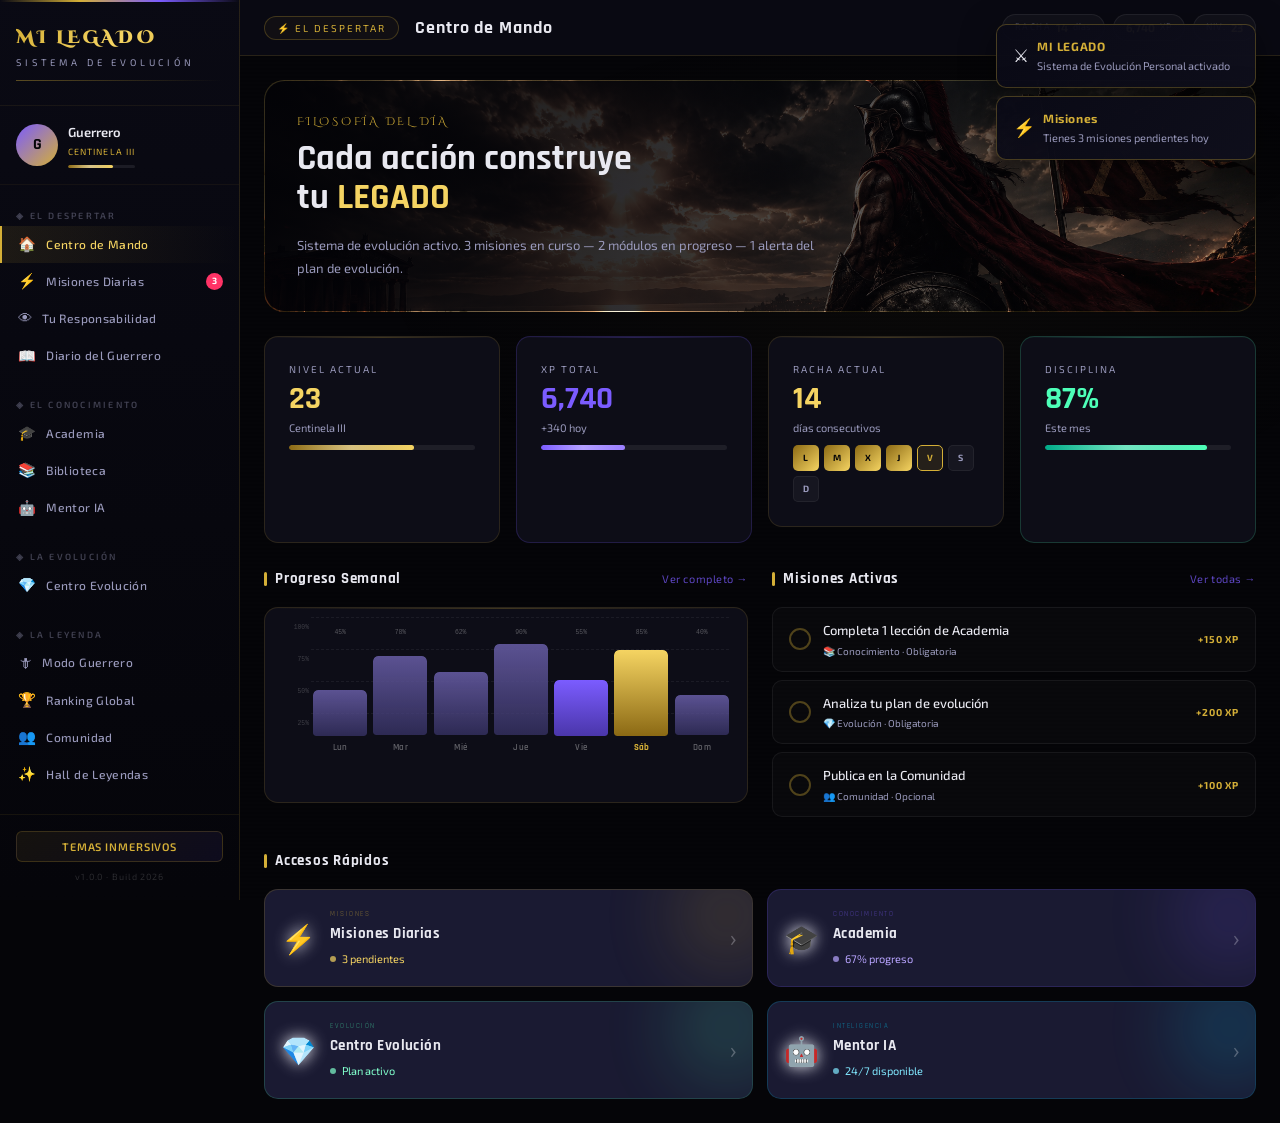
==== mi-legado/index.html @ 9cddcd12 "Add files via upload" ====
<!DOCTYPE html>
<html lang="es">
<head>
  <meta charset="UTF-8">
  <meta name="viewport" content="width=device-width, initial-scale=1.0">
  <title>MI LEGADO — Sistema de Evolución Personal</title>

  <!-- Google Fonts -->
  <link href="https://fonts.googleapis.com/css2?family=Cinzel+Decorative:wght@400;700;900&family=Rajdhani:wght@300;400;500;600;700&family=Exo+2:wght@100;200;300;400;500;600;700;800;900&display=swap" rel="stylesheet">

  <!-- Stylesheets (order matters) -->
  <link rel="stylesheet" href="css/variables.css">
  <link rel="stylesheet" href="css/base.css">
  <link rel="stylesheet" href="css/layout.css">
  <link rel="stylesheet" href="css/components.css">
  <link rel="stylesheet" href="css/screens.css">
  <link rel="stylesheet" href="css/animations.css">
  <link rel="stylesheet" href="css/themes.css">
  <link rel="stylesheet" href="css/book-reader.css">
</head>
<body data-theme="default">

  <!-- Background FX -->
  <div id="particles" aria-hidden="true"></div>
  <div id="scanlines" aria-hidden="true"></div>
  <div id="bgGlow" aria-hidden="true"></div>

  <!-- Notifications -->
  <div id="notifyContainer" role="status" aria-live="polite"></div>

  <!-- SIDEBAR -->
  <aside class="sidebar" id="sidebar">
    <div class="sidebar__logo">
      <div class="logo__title">MI LEGADO</div>
      <div class="logo__sub">Sistema de Evolución</div>
      <div class="logo__line"></div>
    </div>

    <div class="sidebar__user">
      <div class="user__avatar" id="userAvatar" title="Cambiar foto de perfil" onclick="document.getElementById('avatarInput').click()">
        <span class="user__avatar-initials" id="avatarInitials">G</span>
        <img class="user__avatar-img" id="avatarImg" src="" alt="Foto de perfil" style="display:none">
        <div class="user__avatar-edit">+</div>
      </div>
      <input type="file" id="avatarInput" accept="image/*" style="display:none" onchange="MLProfile.onAvatarChange(event)">
      <div class="user__info">
        <div class="user__name" id="userName">Guerrero</div>
        <div class="user__rank" id="userRank">CENTINELA III</div>
        <div class="xp-bar">
          <div class="xp-bar__fill" id="xpBarFill"></div>
        </div>
      </div>
    </div>

    <nav class="sidebar__nav" id="sidebarNav">
      <!-- Rendered by js/modules/navigation.js -->
    </nav>

    <div class="sidebar__footer">
      <button class="btn-themes" onclick="MLNavigation.go('temas')">
        TEMAS INMERSIVOS
      </button>
      <div class="sidebar__version">v1.0.0 · Build 2026</div>
    </div>
  </aside>

  <!-- MAIN -->
  <main class="main" id="mainContent">

    <!-- TOPBAR -->
    <header class="topbar" id="topbar">
      <div class="topbar__left">
        <span class="stage-tag" id="stageTag">⚡ EL DESPERTAR</span>
        <h1 class="page-title" id="pageTitle">Centro de Mando</h1>
      </div>
      <div class="topbar__right">
        <div class="stat-pill"><span class="stat-pill__label">RACHA</span> <span class="stat-pill__val" id="statStreak">14</span> <span class="stat-pill__unit">días</span></div>
        <div class="stat-pill"><span class="stat-pill__val" id="statXP">6,740</span> <span class="stat-pill__unit">XP</span></div>
        <div class="stat-pill"><span class="stat-pill__label">NIV.</span> <span class="stat-pill__val" id="statLevel">23</span></div>
      </div>
    </header>

    <!-- SCREEN CONTAINER -->
    <div class="content" id="screenContainer">
      <!-- Screens injected by js/screens/*.js -->
    </div>

  </main>

  <!-- DATA LAYER -->
  <script src="data/user.js"></script>
  <script src="data/content.js"></script>

  <!-- CORE MODULES -->
  <script src="js/modules/state.js"></script>
  <script src="js/modules/notifications.js"></script>
  <script src="js/modules/particles.js"></script>
  <script src="js/modules/navigation.js"></script>
  <script src="js/modules/themes.js"></script>
  <script src="js/modules/profile.js"></script>
  <script src="js/modules/bookReader.js"></script>
  <script src="js/modules/xp.js"></script>
  <script src="js/modules/charts.js"></script>

  <!-- SCREENS -->
  <script src="js/screens/inicio.js"></script>
  <script src="js/screens/misiones.js"></script>
  <script src="js/screens/responsabilidad.js"></script>
  <script src="js/screens/diario.js"></script>
  <script src="js/screens/academia.js"></script>
  <script src="js/screens/biblioteca.js"></script>
  <script src="js/screens/mentor.js"></script>
  <script src="js/screens/evolucion.js"></script>
  <script src="js/screens/guerrero.js"></script>
  <script src="js/screens/ranking.js"></script>
  <script src="js/screens/comunidad.js"></script>
  <script src="js/screens/hall.js"></script>
  <script src="js/screens/temas.js"></script>

  <!-- ══════════════════════════════════════════════════════
       LECTOR DE LIBRO VIRTUAL — EDICIÓN PREMIUM
       ══════════════════════════════════════════════════════ -->
  <div id="bookReaderOverlay" class="br-overlay" aria-modal="true" role="dialog" aria-hidden="true">
   <div class="br br-mode-claro" id="brEl">

    <!-- ── TOOLBAR SUPERIOR ── -->
    <div class="br-toolbar">
      <div class="br-toolbar__left">
        <button class="br-icon-btn" onclick="MLBookReader.toggleLeftPanel()" title="Menú">
          <svg width="18" height="18" viewBox="0 0 24 24" fill="none" stroke="currentColor" stroke-width="1.8"><line x1="3" y1="6" x2="21" y2="6"/><line x1="3" y1="12" x2="21" y2="12"/><line x1="3" y1="18" x2="21" y2="18"/></svg>
        </button>
        <span class="br-toolbar__brand">BIBLIOTECA</span>
      </div>
      <div class="br-toolbar__center">
        <div class="br-toolbar__title" id="brTitle">—</div>
        <div class="br-toolbar__author" id="brAuthor">—</div>
      </div>
      <div class="br-toolbar__right">
        <button class="br-icon-btn" id="brSearchBtn" onclick="MLBookReader.openPanel('search')" title="Buscar">
          <svg width="17" height="17" viewBox="0 0 24 24" fill="none" stroke="currentColor" stroke-width="1.8"><circle cx="11" cy="11" r="8"/><line x1="21" y1="21" x2="16.65" y2="16.65"/></svg>
        </button>
        <button class="br-icon-btn" id="brBookmarkBtn" onclick="MLBookReader.toggleBookmark()" title="Marcar página">
          <svg width="16" height="16" viewBox="0 0 24 24" fill="none" stroke="currentColor" stroke-width="1.8"><path d="M19 21l-7-5-7 5V5a2 2 0 0 1 2-2h10a2 2 0 0 1 2 2z"/></svg>
        </button>
        <button class="br-icon-btn" id="brFontBtn" onclick="MLBookReader.openPanel('font')" title="Tipografía">
          <span style="font-family:serif;font-size:14px;font-weight:700;line-height:1">Aa</span>
        </button>
        <label class="br-icon-btn br-icon-btn--upload" title="Cargar PDF">
          <svg width="16" height="16" viewBox="0 0 24 24" fill="none" stroke="currentColor" stroke-width="1.8"><path d="M21 15v4a2 2 0 0 1-2 2H5a2 2 0 0 1-2-2v-4"/><polyline points="17 8 12 3 7 8"/><line x1="12" y1="3" x2="12" y2="15"/></svg>
          <input type="file" id="bookPdfInput" accept="application/pdf" style="display:none" onchange="MLBookReader.handleFileInput(this)">
        </label>
        <button class="br-icon-btn br-icon-btn--close" onclick="MLBookReader.close()" title="Cerrar">
          <svg width="17" height="17" viewBox="0 0 24 24" fill="none" stroke="currentColor" stroke-width="2"><line x1="18" y1="6" x2="6" y2="18"/><line x1="6" y1="6" x2="18" y2="18"/></svg>
        </button>
      </div>
    </div>

    <!-- ── ÁREA CENTRAL ── -->
    <div class="br-main" id="brMain">

      <!-- PANEL IZQUIERDO -->
      <aside class="br-left-panel" id="brLeftPanel">
        <div class="br-panel-section">
          <div class="br-panel-title">NAVEGACIÓN</div>
          <button class="br-left-item" onclick="MLBookReader.goToPage(1)">
            <svg width="14" height="14" viewBox="0 0 24 24" fill="none" stroke="currentColor" stroke-width="1.8"><path d="M3 9l9-7 9 7v11a2 2 0 0 1-2 2H5a2 2 0 0 1-2-2z"/></svg>
            Inicio del libro
          </button>
          <button class="br-left-item" id="brGoToBookmark" onclick="MLBookReader.goToLastBookmark()">
            <svg width="14" height="14" viewBox="0 0 24 24" fill="none" stroke="currentColor" stroke-width="1.8"><path d="M19 21l-7-5-7 5V5a2 2 0 0 1 2-2h10a2 2 0 0 1 2 2z"/></svg>
            Ir a marcador
          </button>
          <div class="br-panel-title" style="margin-top:16px">IR A PÁGINA</div>
          <div class="br-goto-row">
            <input class="br-goto-input" type="number" id="brGotoInput" min="1" placeholder="Nº pág." onkeydown="if(event.key==='Enter')MLBookReader.goToPage(+this.value)">
            <button class="br-goto-btn" onclick="MLBookReader.goToPage(+document.getElementById('brGotoInput').value)">IR</button>
          </div>
        </div>

        <div class="br-panel-section">
          <div class="br-panel-title">MARCADORES</div>
          <div id="brBookmarksList" class="br-bookmarks-list">
            <div class="br-empty-note">Sin marcadores aún.</div>
          </div>
        </div>

        <div class="br-panel-section">
          <div class="br-panel-title">LECTURA SIN DISTRACCIONES</div>
          <button class="br-left-item" onclick="MLBookReader.toggleFocus()">
            <svg width="14" height="14" viewBox="0 0 24 24" fill="none" stroke="currentColor" stroke-width="1.8"><path d="M8 3H5a2 2 0 0 0-2 2v3m18 0V5a2 2 0 0 0-2-2h-3m0 18h3a2 2 0 0 0 2-2v-3M3 16v3a2 2 0 0 0 2 2h3"/></svg>
            <span id="brFocusLabel">Activar modo foco</span>
          </button>
        </div>
      </aside>

      <!-- LIBRO -->
      <div class="br-spread-wrap" id="brSpreadWrap">

        <!-- Sin PDF -->
        <div class="br-empty" id="brEmpty">
          <svg width="52" height="52" viewBox="0 0 24 24" fill="none" stroke="currentColor" stroke-width="1.1" opacity=".3"><path d="M4 19.5A2.5 2.5 0 0 1 6.5 17H20"/><path d="M6.5 2H20v20H6.5A2.5 2.5 0 0 1 4 19.5v-15A2.5 2.5 0 0 1 6.5 2z"/></svg>
          <div class="br-empty__title">Sin PDF asociado</div>
          <div class="br-empty__desc">Carga un PDF para leer este libro dentro de la app. Se guardará automáticamente para futuras sesiones.</div>
          <label class="br-empty__btn">
            <svg width="14" height="14" viewBox="0 0 24 24" fill="none" stroke="currentColor" stroke-width="2"><path d="M21 15v4a2 2 0 0 1-2 2H5a2 2 0 0 1-2-2v-4"/><polyline points="17 8 12 3 7 8"/><line x1="12" y1="3" x2="12" y2="15"/></svg>
            Seleccionar PDF
            <input type="file" accept="application/pdf" style="display:none" onchange="MLBookReader.handleFileInput(this)">
          </label>
        </div>

        <!-- Libro abierto -->
        <div class="br-book" id="brBook">
          <!-- Sombra exterior izquierda -->
          <div class="br-book__shadow-l"></div>

          <!-- Página izquierda -->
          <div class="br-page br-page--left" id="brPageLeft">
            <div class="br-page__inner">
              <canvas id="brCanvasLeft"></canvas>
            </div>
            <div class="br-page__num" id="brNumLeft"></div>
          </div>

          <!-- Lomo -->
          <div class="br-spine">
            <div class="br-spine__glow"></div>
          </div>

          <!-- Página derecha -->
          <div class="br-page br-page--right" id="brPageRight">
            <div class="br-page__inner">
              <canvas id="brCanvasRight"></canvas>
            </div>
            <div class="br-page__num" id="brNumRight"></div>
          </div>

          <!-- Sombra exterior derecha -->
          <div class="br-book__shadow-r"></div>
        </div>

      </div>

      <!-- PANEL DERECHO: Aa / Marcador / Búsqueda -->
      <aside class="br-right-panel" id="brRightPanel">

        <!-- TIPOGRAFÍA -->
        <div class="br-rpanel-tab" id="brPanelFont">
          <div class="br-panel-title">PERSONALIZACIÓN</div>

          <div class="br-setting">
            <div class="br-setting__label">Tamaño de página</div>
            <div class="br-slider-row">
              <span class="br-slider-icon">A</span>
              <input type="range" class="br-slider" id="brScaleSlider" min="0.7" max="2.0" step="0.05" value="1.2" oninput="MLBookReader.setScale(+this.value)">
              <span class="br-slider-icon" style="font-size:1.1rem">A</span>
            </div>
          </div>

          <div class="br-setting">
            <div class="br-setting__label">Modo de lectura</div>
            <div class="br-modes-grid">
              <button class="br-mode-btn br-mode-btn--claro active" onclick="MLBookReader.setMode('claro',this)">
                <span class="br-mode-swatch" style="background:#fff;border:1px solid #ddd"></span>
                Claro
              </button>
              <button class="br-mode-btn br-mode-btn--sepia" onclick="MLBookReader.setMode('sepia',this)">
                <span class="br-mode-swatch" style="background:#f5eed8"></span>
                Sepia
              </button>
              <button class="br-mode-btn br-mode-btn--verde" onclick="MLBookReader.setMode('verde',this)">
                <span class="br-mode-swatch" style="background:#eaf5ea"></span>
                Verde
              </button>
              <button class="br-mode-btn br-mode-btn--oscuro" onclick="MLBookReader.setMode('oscuro',this)">
                <span class="br-mode-swatch" style="background:#1a1a2e"></span>
                Oscuro
              </button>
            </div>
          </div>

          <div class="br-setting">
            <div class="br-setting__label">Brillo</div>
            <div class="br-slider-row">
              <svg width="12" height="12" viewBox="0 0 24 24" fill="none" stroke="currentColor" stroke-width="2"><circle cx="12" cy="12" r="5"/><line x1="12" y1="1" x2="12" y2="3"/><line x1="12" y1="21" x2="12" y2="23"/><line x1="4.22" y1="4.22" x2="5.64" y2="5.64"/><line x1="18.36" y1="18.36" x2="19.78" y2="19.78"/><line x1="1" y1="12" x2="3" y2="12"/><line x1="21" y1="12" x2="23" y2="12"/><line x1="4.22" y1="19.78" x2="5.64" y2="18.36"/><line x1="18.36" y1="5.64" x2="19.78" y2="4.22"/></svg>
              <input type="range" class="br-slider" id="brBrightSlider" min="60" max="130" step="5" value="100" oninput="MLBookReader.setBrightness(+this.value)">
              <span id="brBrightVal" style="font-family:'Fira Code',monospace;font-size:0.5rem;color:rgba(212,175,55,.7);min-width:34px;text-align:right;letter-spacing:0.05em;">100%</span>
              <svg width="14" height="14" viewBox="0 0 24 24" fill="none" stroke="currentColor" stroke-width="2"><circle cx="12" cy="12" r="5"/><line x1="12" y1="1" x2="12" y2="3"/><line x1="12" y1="21" x2="12" y2="23"/><line x1="4.22" y1="4.22" x2="5.64" y2="5.64"/><line x1="18.36" y1="18.36" x2="19.78" y2="19.78"/><line x1="1" y1="12" x2="3" y2="12"/><line x1="21" y1="12" x2="23" y2="12"/><line x1="4.22" y1="19.78" x2="5.64" y2="18.36"/><line x1="18.36" y1="5.64" x2="19.78" y2="4.22"/></svg>
            </div>
          </div>
        </div>

        <!-- BÚSQUEDA -->
        <div class="br-rpanel-tab br-rpanel-tab--hidden" id="brPanelSearch">
          <div class="br-panel-title">BÚSQUEDA</div>
          <div class="br-search-box">
            <input type="text" class="br-search-input" id="brSearchInput" placeholder="Buscar en el libro..." oninput="MLBookReader.searchText(this.value)">
            <svg width="14" height="14" viewBox="0 0 24 24" fill="none" stroke="currentColor" stroke-width="2"><circle cx="11" cy="11" r="8"/><line x1="21" y1="21" x2="16.65" y2="16.65"/></svg>
          </div>
          <div class="br-search-results" id="brSearchResults">
            <div class="br-empty-note">Escribe para buscar.</div>
          </div>
        </div>

      </aside>
    </div>

    <!-- ── FOOTER ── -->
    <div class="br-footer" id="brFooter">
      <button class="br-nav-btn" id="brPrevBtn" onclick="MLBookReader.prevPage()">
        <svg width="13" height="13" viewBox="0 0 24 24" fill="none" stroke="currentColor" stroke-width="2"><polyline points="15 18 9 12 15 6"/></svg>
        ANTERIOR
      </button>

      <div class="br-footer__center">
        <input type="range" class="br-page-slider" id="brPageSlider" min="1" max="2" step="2" value="1"
               oninput="MLBookReader.goToPage(+this.value)" title="Desliza para navegar">
        <div class="br-footer__info" id="brPageInfo">— / —</div>
      </div>

      <button class="br-nav-btn br-nav-btn--next" id="brNextBtn" onclick="MLBookReader.nextPage()">
        SIGUIENTE
        <svg width="13" height="13" viewBox="0 0 24 24" fill="none" stroke="currentColor" stroke-width="2"><polyline points="9 18 15 12 9 6"/></svg>
      </button>
    </div>

   </div><!-- /.br -->
  </div><!-- /.br-overlay -->

  <!-- PDF.js (Mozilla) para el lector de libros -->
  <script src="https://cdnjs.cloudflare.com/ajax/libs/pdf.js/3.11.174/pdf.min.js"></script>

  <!-- APP BOOTSTRAP -->
  <script src="js/app.js"></script>

</body>
</html>
---- mi-legado/css/variables.css ----
/* ============================================================
   MI LEGADO — variables.css
   Design tokens: colors, typography, spacing, z-index
   ============================================================ */

:root {
  /* ── Brand Colors ── */
  --gold:        #D4AF37;
  --gold-light:  #F5D462;
  --gold-dark:   #8B6914;
  --gold-glow:   rgba(212, 175, 55, 0.15);

  /* ── Dark Backgrounds ── */
  --bg-void:     #050508;
  --bg-deep:     #0A0A12;
  --bg-base:     #0F0F1A;
  --bg-surface:  #141428;
  --bg-elevated: #1A1A32;
  --bg-card:     rgba(15, 15, 26, 0.92);

  /* ── Accent Colors ── */
  --accent:      #7B5CFF;
  --accent-soft: rgba(123, 92, 255, 0.15);
  --teal:        #4DFFB8;
  --teal-soft:   rgba(77, 255, 184, 0.12);
  --blue:        #00D4FF;
  --blue-soft:   rgba(0, 212, 255, 0.12);
  --orange:      #FF6B35;
  --red:         #FF3366;
  --red-soft:    rgba(255, 51, 102, 0.1);

  /* ── Text ── */
  --text-primary:   #E8E8F0;
  --text-secondary: #9999BB;
  --text-muted:     #55557777;
  --text-ghost:     rgba(255, 255, 255, 0.25);

  /* ── Borders ── */
  --border-gold:    rgba(212, 175, 55, 0.15);
  --border-subtle:  rgba(255, 255, 255, 0.06);
  --border-medium:  rgba(255, 255, 255, 0.12);

  /* ── Typography ── */
  --font-display: 'Cinzel Decorative', serif;
  --font-heading: 'Rajdhani', sans-serif;
  --font-body:    'Exo 2', sans-serif;

  /* ── Spacing ── */
  --space-xs:  4px;
  --space-sm:  8px;
  --space-md:  16px;
  --space-lg:  24px;
  --space-xl:  32px;
  --space-2xl: 48px;

  /* ── Border Radius ── */
  --radius-sm:  6px;
  --radius-md:  10px;
  --radius-lg:  14px;
  --radius-xl:  20px;
  --radius-pill: 999px;

  /* ── Layout ── */
  --sidebar-width: 240px;
  --topbar-height:  56px;

  /* ── Z-Index Scale ── */
  --z-base:      1;
  --z-sticky:    10;
  --z-topbar:    50;
  --z-sidebar:   100;
  --z-overlay:   200;
  --z-modal:     300;
  --z-notify:    400;
  --z-particles: 0;

  /* ── Transitions ── */
  --transition-fast:   150ms ease;
  --transition-base:   300ms ease;
  --transition-slow:   500ms ease;
  --transition-bounce: 400ms cubic-bezier(0.34, 1.56, 0.64, 1);

  /* ── Shadows ── */
  --shadow-card:   0 4px 20px rgba(0, 0, 0, 0.4);
  --shadow-gold:   0 8px 30px rgba(212, 175, 55, 0.12);
  --shadow-accent: 0 8px 30px rgba(123, 92, 255, 0.15);
  --shadow-hover:  0 12px 40px rgba(0, 0, 0, 0.5);
}

/* ── Theme Overrides (applied via data-theme on <body>) ── */
[data-theme="solo-leveling"] {
  --gold:        #9B59B6;
  --gold-light:  #C39BD3;
  --gold-dark:   #6C3483;
  --gold-glow:   rgba(155, 89, 182, 0.15);
  --bg-void:     #050010;
  --bg-deep:     #0D0020;
  --bg-base:     #120030;
  --accent:      #8E44AD;
  --teal:        #A569BD;
}

[data-theme="demon-slayer"] {
  --gold:        #CC0000;
  --gold-light:  #FF4444;
  --gold-dark:   #880000;
  --gold-glow:   rgba(200, 0, 0, 0.15);
  --bg-void:     #0A0000;
  --bg-deep:     #120000;
  --bg-base:     #1A0000;
  --accent:      #CC2222;
  --teal:        #4499FF;
}

[data-theme="dragon-ball"] {
  --gold:        #FFD700;
  --gold-light:  #FFE744;
  --gold-dark:   #CC9900;
  --gold-glow:   rgba(255, 215, 0, 0.15);
  --bg-void:     #080600;
  --bg-deep:     #120E00;
  --bg-base:     #1A1500;
  --accent:      #FF8C00;
  --teal:        #FF4500;
}

[data-theme="naruto"] {
  --gold:        #FF6600;
  --gold-light:  #FF8833;
  --gold-dark:   #CC4400;
  --gold-glow:   rgba(255, 102, 0, 0.15);
  --bg-void:     #080400;
  --bg-deep:     #100800;
  --bg-base:     #180C00;
  --accent:      #FF6600;
  --teal:        #4466FF;
}

[data-theme="one-piece"] {
  --gold:        #0088CC;
  --gold-light:  #00AAEE;
  --gold-dark:   #005588;
  --gold-glow:   rgba(0, 136, 204, 0.15);
  --bg-void:     #000A14;
  --bg-deep:     #001020;
  --bg-base:     #001528;
  --accent:      #CC0000;
  --teal:        #00CCAA;
}

[data-theme="aot"] {
  --gold:        #8B7355;
  --gold-light:  #B09070;
  --gold-dark:   #6B5535;
  --gold-glow:   rgba(139, 115, 85, 0.15);
  --bg-void:     #080808;
  --bg-deep:     #101010;
  --bg-base:     #181818;
  --accent:      #7A7A7A;
  --teal:        #4A5A6A;
}
---- mi-legado/css/base.css ----
/* ============================================================
   MI LEGADO — base.css
   Reset, typography, body, global elements
   ============================================================ */

*, *::before, *::after {
  margin: 0;
  padding: 0;
  box-sizing: border-box;
}

html {
  font-size: 16px;
  scroll-behavior: smooth;
}

body {
  background: var(--bg-void);
  color: var(--text-primary);
  font-family: var(--font-body);
  font-weight: 400;
  line-height: 1.6;
  min-height: 100vh;
  overflow-x: hidden;
  -webkit-font-smoothing: antialiased;
  -moz-osx-font-smoothing: grayscale;
}

/* ── Scrollbar ── */
::-webkit-scrollbar { width: 4px; height: 4px; }
::-webkit-scrollbar-track { background: transparent; }
::-webkit-scrollbar-thumb { background: rgba(212,175,55,.2); border-radius: 2px; }
::-webkit-scrollbar-thumb:hover { background: rgba(212,175,55,.4); }

/* ── Typography Scale ── */
h1, h2, h3, h4, h5, h6 {
  font-family: var(--font-heading);
  font-weight: 700;
  line-height: 1.2;
  color: var(--text-primary);
}

h1 { font-size: 2rem; }
h2 { font-size: 1.5rem; }
h3 { font-size: 1.25rem; }
h4 { font-size: 1rem; }

p { color: var(--text-secondary); line-height: 1.7; }

a {
  color: var(--gold);
  text-decoration: none;
  transition: color var(--transition-fast);
}
a:hover { color: var(--gold-light); }

button {
  cursor: pointer;
  font-family: var(--font-body);
  border: none;
  background: none;
  color: inherit;
}

input, textarea, select {
  font-family: var(--font-body);
  color: var(--text-primary);
  background: rgba(255, 255, 255, 0.04);
  border: 1px solid var(--border-subtle);
  border-radius: var(--radius-sm);
  padding: var(--space-sm) var(--space-md);
  font-size: 0.8125rem;
  outline: none;
  transition: border-color var(--transition-base), background var(--transition-base);
}

input:focus, textarea:focus, select:focus {
  border-color: rgba(212, 175, 55, 0.35);
  background: rgba(255, 255, 255, 0.06);
}

textarea { resize: vertical; line-height: 1.7; }

/* ── Background FX ── */
#particles {
  position: fixed;
  inset: 0;
  pointer-events: none;
  z-index: var(--z-particles);
  overflow: hidden;
}

#scanlines {
  position: fixed;
  inset: 0;
  pointer-events: none;
  z-index: 1;
  background: repeating-linear-gradient(
    0deg,
    transparent,
    transparent 2px,
    rgba(0, 0, 0, 0.03) 2px,
    rgba(0, 0, 0, 0.03) 4px
  );
}

#bgGlow {
  position: fixed;
  inset: 0;
  pointer-events: none;
  z-index: 0;
  background: radial-gradient(
    ellipse 60% 40% at 70% 30%,
    rgba(212, 175, 55, 0.03) 0%,
    transparent 70%
  );
}

/* ── Utility Classes ── */
.text-gold    { color: var(--gold-light); }
.text-accent  { color: var(--accent); }
.text-teal    { color: var(--teal); }
.text-muted   { color: var(--text-secondary); }
.text-red     { color: var(--red); }

.font-display { font-family: var(--font-display); }
.font-heading { font-family: var(--font-heading); }

.fw-400 { font-weight: 400; }
.fw-600 { font-weight: 600; }
.fw-700 { font-weight: 700; }

.text-xs  { font-size: 0.6875rem; }
.text-sm  { font-size: 0.75rem; }
.text-md  { font-size: 0.875rem; }
.text-base { font-size: 1rem; }
.text-lg  { font-size: 1.125rem; }

.ls-wide  { letter-spacing: 0.1em; }
.ls-wider { letter-spacing: 0.2em; }

.uppercase { text-transform: uppercase; }

.mb-sm  { margin-bottom: var(--space-sm); }
.mb-md  { margin-bottom: var(--space-md); }
.mb-lg  { margin-bottom: var(--space-lg); }
.mb-xl  { margin-bottom: var(--space-xl); }

.mt-sm  { margin-top: var(--space-sm); }
.mt-md  { margin-top: var(--space-md); }
.mt-lg  { margin-top: var(--space-lg); }

.flex         { display: flex; }
.flex-col     { display: flex; flex-direction: column; }
.items-center { align-items: center; }
.justify-between { justify-content: space-between; }
.gap-sm  { gap: var(--space-sm); }
.gap-md  { gap: var(--space-md); }
.gap-lg  { gap: var(--space-lg); }

.grid-2 { display: grid; grid-template-columns: 1fr 1fr; gap: var(--space-lg); }
.grid-3 { display: grid; grid-template-columns: 1fr 1fr 1fr; gap: var(--space-lg); }
.grid-4 { display: grid; grid-template-columns: repeat(4, 1fr); gap: var(--space-md); }

@media (max-width: 1100px) {
  .grid-4 { grid-template-columns: repeat(2, 1fr); }
}
@media (max-width: 768px) {
  .grid-2, .grid-3, .grid-4 { grid-template-columns: 1fr; }
}
---- mi-legado/css/layout.css ----
/* ============================================================
   MI LEGADO — layout.css
   Sidebar, topbar, main, content grid
   ============================================================ */

/* ── SIDEBAR ── */
.sidebar {
  position: fixed;
  left: 0;
  top: 0;
  width: var(--sidebar-width);
  height: 100vh;
  background: linear-gradient(180deg, rgba(10,10,20,.99) 0%, rgba(5,5,10,.99) 100%);
  border-right: 1px solid var(--border-gold);
  z-index: var(--z-sidebar);
  display: flex;
  flex-direction: column;
  overflow-y: auto;
  overflow-x: hidden;
}

.sidebar::before {
  content: '';
  position: absolute;
  top: 0; left: 0; right: 0;
  height: 2px;
  background: linear-gradient(90deg, transparent, var(--gold), var(--accent), transparent);
}

/* Logo Area */
.sidebar__logo {
  padding: var(--space-lg) var(--space-md);
  border-bottom: 1px solid rgba(212,175,55,.08);
  flex-shrink: 0;
}

.logo__title {
  font-family: var(--font-display);
  font-size: 1.125rem;
  font-weight: 900;
  background: linear-gradient(135deg, var(--gold), var(--gold-light), var(--gold));
  -webkit-background-clip: text;
  -webkit-text-fill-color: transparent;
  background-clip: text;
  letter-spacing: 0.15em;
}

.logo__sub {
  font-size: 0.6rem;
  letter-spacing: 0.4em;
  color: var(--text-secondary);
  margin-top: 2px;
  text-transform: uppercase;
}

.logo__line {
  height: 1px;
  background: linear-gradient(90deg, var(--gold), transparent);
  margin-top: 10px;
  opacity: 0.4;
}

/* User Card */
.sidebar__user {
  padding: var(--space-md);
  display: flex;
  align-items: center;
  gap: 10px;
  border-bottom: 1px solid rgba(212,175,55,.06);
  flex-shrink: 0;
}

.user__avatar {
  width: 42px;
  height: 42px;
  border-radius: 50%;
  background: linear-gradient(135deg, var(--accent), var(--gold));
  display: flex;
  align-items: center;
  justify-content: center;
  font-size: 1rem;
  font-weight: 700;
  flex-shrink: 0;
  position: relative;
  cursor: pointer;
  overflow: hidden;
}

.user__avatar::after {
  content: '';
  position: absolute;
  inset: -2px;
  border-radius: 50%;
  border: 1px solid rgba(212,175,55,.4);
  animation: pulseRing 2.5s ease-in-out infinite;
}

.user__avatar-initials {
  font-family: var(--font-heading);
  font-size: 1rem;
  font-weight: 700;
  color: var(--bg-void);
  z-index: 1;
}

.user__avatar-img {
  position: absolute;
  inset: 0;
  width: 100%;
  height: 100%;
  object-fit: cover;
  border-radius: 50%;
}

.user__avatar-edit {
  position: absolute;
  inset: 0;
  border-radius: 50%;
  background: rgba(0,0,0,.55);
  display: flex;
  align-items: center;
  justify-content: center;
  font-size: 1rem;
  font-weight: 300;
  color: white;
  opacity: 0;
  transition: opacity var(--transition-fast);
  z-index: 2;
}

.user__avatar:hover .user__avatar-edit { opacity: 1; }

.user__rank {
  font-size: 0.5625rem;
  color: var(--gold);
  letter-spacing: 0.12em;
  text-transform: uppercase;
  margin-top: 2px;
}

.user__name {
  font-size: 0.8125rem;
  font-weight: 600;
  color: var(--text-primary);
}

.xp-bar {
  height: 3px;
  background: rgba(255,255,255,.08);
  border-radius: 2px;
  margin-top: 6px;
  overflow: hidden;
}

.xp-bar__fill {
  height: 100%;
  width: 67%;
  background: linear-gradient(90deg, var(--gold-dark), var(--gold-light));
  border-radius: 2px;
  position: relative;
  transition: width 1s ease;
}

.xp-bar__fill::after {
  content: '';
  position: absolute;
  inset: 0;
  background: linear-gradient(90deg, transparent, rgba(255,255,255,.4), transparent);
  animation: shimmer 2s ease-in-out infinite;
}

/* Navigation */
.sidebar__nav {
  flex: 1;
  overflow-y: auto;
  padding: var(--space-sm) 0;
}

.nav__section { padding: var(--space-sm) 0; }

.nav__label {
  font-size: 0.5625rem;
  letter-spacing: 0.25em;
  color: rgba(150,150,180,.4);
  padding: var(--space-sm) var(--space-md) 2px;
  text-transform: uppercase;
  font-weight: 600;
}

.nav__item {
  display: flex;
  align-items: center;
  gap: 10px;
  padding: 9px var(--space-md);
  cursor: pointer;
  position: relative;
  border-left: 2px solid transparent;
  transition: all var(--transition-base);
  color: var(--text-secondary);
  font-size: 0.75rem;
  font-weight: 500;
  letter-spacing: 0.03em;
}

.nav__item:hover {
  background: linear-gradient(90deg, rgba(212,175,55,.06), transparent);
  border-left-color: rgba(212,175,55,.4);
  color: var(--text-primary);
}

.nav__item.active {
  background: linear-gradient(90deg, rgba(212,175,55,.1), transparent);
  border-left-color: var(--gold);
  color: var(--gold-light);
}

.nav__item .nav__icon { font-size: 0.9rem; line-height: 1; flex-shrink: 0; }

.nav__badge {
  margin-left: auto;
  background: var(--red);
  color: white;
  font-size: 0.5625rem;
  padding: 1px 6px;
  border-radius: var(--radius-pill);
  font-weight: 700;
}

/* Sidebar Footer */
.sidebar__footer {
  padding: var(--space-md);
  border-top: 1px solid rgba(212,175,55,.08);
  flex-shrink: 0;
}

.btn-themes {
  width: 100%;
  padding: var(--space-sm);
  background: linear-gradient(135deg, rgba(212,175,55,.08), rgba(123,92,255,.08));
  border: 1px solid rgba(212,175,55,.2);
  border-radius: var(--radius-sm);
  color: var(--gold);
  font-size: 0.6875rem;
  letter-spacing: 0.08em;
  font-weight: 600;
  transition: all var(--transition-base);
  font-family: var(--font-body);
}

.btn-themes:hover {
  background: linear-gradient(135deg, rgba(212,175,55,.15), rgba(123,92,255,.15));
  box-shadow: 0 0 20px rgba(212,175,55,.15);
}

.sidebar__version {
  font-size: 0.5625rem;
  color: rgba(255,255,255,.15);
  text-align: center;
  margin-top: var(--space-sm);
  letter-spacing: 0.1em;
}

/* ── TOPBAR ── */
.topbar {
  height: var(--topbar-height);
  background: rgba(10,10,20,.92);
  border-bottom: 1px solid var(--border-gold);
  display: flex;
  align-items: center;
  justify-content: space-between;
  padding: 0 var(--space-lg);
  backdrop-filter: blur(12px);
  position: sticky;
  top: 0;
  z-index: var(--z-topbar);
}

.topbar__left {
  display: flex;
  align-items: center;
  gap: var(--space-md);
}

.stage-tag {
  font-size: 0.625rem;
  letter-spacing: 0.2em;
  text-transform: uppercase;
  padding: 3px 12px;
  border: 1px solid rgba(212,175,55,.25);
  border-radius: var(--radius-pill);
  color: var(--gold);
  background: rgba(212,175,55,.04);
  white-space: nowrap;
}

.page-title {
  font-family: var(--font-heading);
  font-size: 1.125rem;
  font-weight: 700;
  color: var(--text-primary);
  letter-spacing: 0.05em;
}

.topbar__right {
  display: flex;
  align-items: center;
  gap: var(--space-sm);
}

.stat-pill {
  display: flex;
  align-items: center;
  gap: 5px;
  padding: 4px 12px;
  background: rgba(255,255,255,.04);
  border: 1px solid rgba(255,255,255,.07);
  border-radius: var(--radius-pill);
  font-size: 0.6875rem;
  white-space: nowrap;
}

.stat-pill__val {
  color: var(--gold-light);
  font-weight: 700;
}

.stat-pill__label {
  font-size: 0.5625rem;
  letter-spacing: 0.15em;
  color: var(--text-secondary);
  text-transform: uppercase;
}

.stat-pill__unit {
  font-size: 0.5625rem;
  color: var(--text-secondary);
  letter-spacing: 0.05em;
}

/* ── MAIN & CONTENT ── */
.main {
  margin-left: var(--sidebar-width);
  min-height: 100vh;
  position: relative;
  z-index: var(--z-base);
}

.content {
  padding: var(--space-lg);
  position: relative;
}

/* Screen transitions */
.screen {
  display: none;
}

.screen.active {
  display: block;
  animation: screenEnter 0.35s ease forwards;
}

/* ── NOTIFICATION CONTAINER ── */
#notifyContainer {
  position: fixed;
  top: var(--space-lg);
  right: var(--space-lg);
  z-index: var(--z-notify);
  display: flex;
  flex-direction: column;
  gap: var(--space-sm);
  pointer-events: none;
}
---- mi-legado/css/components.css ----
/* ============================================================
   MI LEGADO — components.css
   Reusable UI: cards, buttons, progress, missions, posts,
   badges, chat, forms, tabs, rankings, etc.
   ============================================================ */

/* ── CARD ── */
.card {
  background: var(--bg-card);
  border: 1px solid var(--border-gold);
  border-radius: var(--radius-lg);
  padding: var(--space-lg);
  position: relative;
  overflow: hidden;
  transition: border-color var(--transition-base), transform var(--transition-base), box-shadow var(--transition-base);
}

.card::before {
  content: '';
  position: absolute;
  top: 0; left: 0; right: 0;
  height: 1px;
  background: linear-gradient(90deg, transparent, var(--gold), transparent);
  opacity: 0.25;
}

.card:hover {
  border-color: rgba(212,175,55,.28);
  transform: translateY(-2px);
  box-shadow: var(--shadow-gold);
}

.card--accent  { border-color: rgba(123,92,255,.2); }
.card--accent::before { background: linear-gradient(90deg, transparent, var(--accent), transparent); }
.card--teal    { border-color: rgba(77,255,184,.18); }
.card--teal::before   { background: linear-gradient(90deg, transparent, var(--teal), transparent); }
.card--red     { border-color: rgba(255,51,102,.2); }
.card--red::before    { background: linear-gradient(90deg, transparent, var(--red), transparent); }
.card--blue    { border-color: rgba(0,212,255,.2); }
.card--flat    { border: 1px solid var(--border-subtle); background: rgba(255,255,255,.02); }
.card--flat:hover { border-color: rgba(212,175,55,.15); }

.card__label {
  font-size: 0.625rem;
  letter-spacing: 0.2em;
  text-transform: uppercase;
  color: var(--text-secondary);
  margin-bottom: 6px;
}

.card__value {
  font-family: var(--font-heading);
  font-size: 2rem;
  font-weight: 700;
  color: var(--text-primary);
  line-height: 1;
}

.card__value--gold   { color: var(--gold-light); }
.card__value--accent { color: var(--accent); }
.card__value--teal   { color: var(--teal); }
.card__value--red    { color: var(--red); }

.card__sub {
  font-size: 0.6875rem;
  color: var(--text-secondary);
  margin-top: 4px;
}

.card__icon {
  position: absolute;
  top: 14px; right: 14px;
  font-size: 1.75rem;
  opacity: 0.1;
  pointer-events: none;
}

/* ── HERO BANNER ── */
.hero {
  border: 1px solid var(--border-gold);
  border-radius: var(--radius-xl);
  padding: var(--space-xl);
  margin-bottom: var(--space-lg);
  position: relative;
  overflow: hidden;
  min-height: 180px;
  /* Background image — se sobreescribe por tema en themes.css */
  background-image: url('../img/spartan-bg.png');
  background-size: cover;
  background-position: center 20%;
  /* Fallback color si no hay imagen */
  background-color: rgba(10,6,8,.98);
}

/* Overlay oscuro sobre la imagen — aplica a TODOS los heroes */
.hero::after {
  content: '';
  position: absolute;
  inset: 0;
  background: linear-gradient(
    105deg,
    rgba(2,2,6,.94) 0%,
    rgba(4,3,7,.82) 42%,
    rgba(0,0,0,.28) 100%
  );
  border-radius: inherit;
  pointer-events: none;
  z-index: 0;
}

/* Todos los hijos del hero por encima del overlay */
.hero > * {
  position: relative;
  z-index: 1;
}

/* Compatibilidad con hero--spartan (inicio.js) */
.hero--spartan { /* sin cambios extra necesarios */ }
.hero__overlay  { display: none; } /* ya no se usa */
.hero__content  { position: relative; z-index: 1; }

.hero__phrase {
  font-family: var(--font-display);
  font-size: 0.6875rem;
  color: var(--gold);
  letter-spacing: 0.25em;
  margin-bottom: var(--space-sm);
}

.hero__title {
  font-family: var(--font-heading);
  font-size: 2.25rem;
  font-weight: 700;
  line-height: 1.1;
  margin-bottom: var(--space-md);
}

.hero__title span { color: var(--gold-light); }

.hero__desc {
  font-size: 0.8125rem;
  color: var(--text-secondary);
  line-height: 1.75;
  max-width: 540px;
}

/* ── SECTION HEADER ── */
.section-head {
  display: flex;
  align-items: center;
  justify-content: space-between;
  margin-bottom: var(--space-md);
}

.section-title {
  font-family: var(--font-heading);
  font-size: 0.9375rem;
  font-weight: 700;
  letter-spacing: 0.05em;
  display: flex;
  align-items: center;
  gap: var(--space-sm);
}

.section-title::before {
  content: '';
  width: 3px; height: 14px;
  background: var(--gold);
  border-radius: 2px;
  display: block;
}

.section-action {
  font-size: 0.6875rem;
  color: var(--accent);
  cursor: pointer;
  letter-spacing: 0.05em;
  opacity: 0.75;
  transition: opacity var(--transition-fast);
}
.section-action:hover { opacity: 1; }

/* ── PROGRESS BAR ── */
.prog-bar {
  height: 5px;
  background: rgba(255,255,255,.07);
  border-radius: var(--radius-pill);
  overflow: hidden;
  margin-top: var(--space-sm);
}

.prog-bar--thin { height: 3px; }
.prog-bar--thick { height: 8px; }

.prog-fill {
  height: 100%;
  border-radius: var(--radius-pill);
  position: relative;
  transition: width 1.2s ease;
}

.prog-fill::after {
  content: '';
  position: absolute;
  inset: 0;
  background: linear-gradient(90deg, transparent, rgba(255,255,255,.35), transparent);
  animation: shimmer 2.5s ease-in-out infinite;
}

.prog-fill--gold   { background: linear-gradient(90deg, var(--gold-dark), var(--gold-light)); }
.prog-fill--accent { background: linear-gradient(90deg, var(--accent), #9B7FFF); }
.prog-fill--teal   { background: linear-gradient(90deg, #00AA88, var(--teal)); }
.prog-fill--red    { background: linear-gradient(90deg, #CC2244, var(--red)); }
.prog-fill--blue   { background: linear-gradient(90deg, #0088AA, var(--blue)); }

/* ── STREAK DOTS ── */
.streak-days {
  display: flex;
  gap: 5px;
  flex-wrap: wrap;
  margin-top: var(--space-sm);
}

.day-dot {
  width: 26px; height: 26px;
  border-radius: 5px;
  display: flex;
  align-items: center;
  justify-content: center;
  font-size: 0.5625rem;
  font-weight: 700;
  letter-spacing: 0.05em;
}

.day-dot--done  { background: linear-gradient(135deg, var(--gold-dark), var(--gold-light)); color: var(--bg-void); }
.day-dot--miss  { background: rgba(255,255,255,.04); border: 1px solid var(--border-subtle); color: var(--text-secondary); }
.day-dot--today { background: rgba(212,175,55,.12); border: 1px solid var(--gold); color: var(--gold); }

/* ── MISSION ITEM ── */
.mission {
  display: flex;
  align-items: center;
  gap: 12px;
  padding: 12px var(--space-md);
  background: rgba(255,255,255,.02);
  border: 1px solid var(--border-subtle);
  border-radius: var(--radius-md);
  margin-bottom: var(--space-sm);
  cursor: pointer;
  transition: all var(--transition-base);
}

.mission:hover {
  background: rgba(212,175,55,.04);
  border-color: rgba(212,175,55,.15);
}

.mission--done { opacity: 0.55; }

.mission__check {
  width: 22px; height: 22px;
  border-radius: 50%;
  border: 2px solid rgba(212,175,55,.35);
  display: flex;
  align-items: center;
  justify-content: center;
  font-size: 0.6875rem;
  flex-shrink: 0;
  transition: all var(--transition-base);
}

.mission--done .mission__check {
  background: var(--gold);
  border-color: var(--gold);
  color: var(--bg-void);
}

.mission__body { flex: 1; min-width: 0; }

.mission__name {
  font-size: 0.8125rem;
  font-weight: 500;
  color: var(--text-primary);
}

.mission--done .mission__name {
  text-decoration: line-through;
  color: var(--text-secondary);
}

.mission__category {
  font-size: 0.625rem;
  color: var(--text-secondary);
  margin-top: 2px;
}

.mission__xp {
  font-size: 0.625rem;
  color: var(--gold);
  font-weight: 700;
  letter-spacing: 0.08em;
  white-space: nowrap;
  flex-shrink: 0;
}

/* ── BADGE ITEM ── */
.badge-item {
  aspect-ratio: 1;
  border-radius: var(--radius-md);
  display: flex;
  flex-direction: column;
  align-items: center;
  justify-content: center;
  gap: 3px;
  font-size: 1.375rem;
  border: 1px solid;
  cursor: pointer;
  transition: transform var(--transition-bounce), box-shadow var(--transition-base);
  padding: 4px;
}

.badge-item:hover { transform: scale(1.1); }

.badge-item--earned {
  background: rgba(212,175,55,.07);
  border-color: rgba(212,175,55,.3);
}

.badge-item--locked {
  background: rgba(255,255,255,.02);
  border-color: var(--border-subtle);
  opacity: 0.35;
  filter: grayscale(1);
}

.badge__name {
  font-size: 0.5rem;
  color: var(--text-secondary);
  text-align: center;
  line-height: 1.2;
  letter-spacing: 0.05em;
}

/* ── TABS ── */
.tabs {
  display: flex;
  gap: 2px;
  margin-bottom: var(--space-lg);
  border-bottom: 1px solid var(--border-subtle);
}

.tab {
  padding: var(--space-sm) var(--space-md);
  font-size: 0.75rem;
  font-weight: 600;
  color: var(--text-secondary);
  cursor: pointer;
  border-bottom: 2px solid transparent;
  margin-bottom: -1px;
  transition: all var(--transition-fast);
  letter-spacing: 0.03em;
}

.tab:hover  { color: var(--text-primary); }

.tab.active {
  color: var(--gold-light);
  border-bottom-color: var(--gold);
}

/* ── COURSE CARD ── */
.course-card {
  display: flex;
  align-items: center;
  gap: 12px;
  padding: 12px var(--space-md);
  background: rgba(255,255,255,.02);
  border: 1px solid var(--border-subtle);
  border-radius: var(--radius-md);
  margin-bottom: var(--space-sm);
  cursor: pointer;
  transition: all var(--transition-base);
}

.course-card:hover {
  background: rgba(123,92,255,.04);
  border-color: rgba(123,92,255,.2);
  transform: translateX(4px);
}

.course__icon {
  width: 42px; height: 42px;
  border-radius: var(--radius-md);
  display: flex;
  align-items: center;
  justify-content: center;
  font-size: 1.2rem;
  flex-shrink: 0;
}

.course__body { flex: 1; min-width: 0; }
.course__name { font-size: 0.8125rem; font-weight: 600; margin-bottom: 2px; }
.course__meta { font-size: 0.625rem; color: var(--text-secondary); }
.course__pct  { font-size: 0.8125rem; font-weight: 700; color: var(--accent); }

/* ── CHAT (Mentor IA) ── */
.chat-area {
  height: 280px;
  overflow-y: auto;
  padding: var(--space-md);
  background: rgba(0,0,0,.2);
  border: 1px solid var(--border-subtle);
  border-radius: var(--radius-md);
  margin-bottom: var(--space-md);
  display: flex;
  flex-direction: column;
  gap: var(--space-sm);
}

.msg {
  max-width: 82%;
  padding: 10px 14px;
  border-radius: var(--radius-md);
  font-size: 0.75rem;
  line-height: 1.65;
  animation: msgIn 0.3s ease;
}

.msg--user {
  background: linear-gradient(135deg, rgba(123,92,255,.18), rgba(123,92,255,.08));
  border: 1px solid rgba(123,92,255,.2);
  align-self: flex-end;
  color: var(--text-primary);
}

.msg--ai {
  background: linear-gradient(135deg, rgba(212,175,55,.07), rgba(212,175,55,.03));
  border: 1px solid rgba(212,175,55,.14);
  align-self: flex-start;
  color: var(--text-secondary);
}

.msg--ai::before {
  content: '⚡ MENTOR IA';
  font-size: 0.5625rem;
  color: var(--gold);
  font-weight: 700;
  display: block;
  margin-bottom: 4px;
  letter-spacing: 0.1em;
}

.chat-input-row {
  display: flex;
  gap: var(--space-sm);
}

.chat-input {
  flex: 1;
  padding: 10px 14px;
  font-size: 0.75rem;
}

/* ── BUTTONS ── */
.btn {
  display: inline-flex;
  align-items: center;
  justify-content: center;
  gap: var(--space-sm);
  padding: 10px 22px;
  border-radius: var(--radius-sm);
  font-family: var(--font-body);
  font-size: 0.75rem;
  font-weight: 700;
  letter-spacing: 0.08em;
  cursor: pointer;
  transition: all var(--transition-base);
  border: none;
}

.btn--gold {
  background: linear-gradient(135deg, var(--gold-dark), var(--gold));
  color: var(--bg-void);
}
.btn--gold:hover { filter: brightness(1.1); transform: scale(1.02); }

.btn--accent {
  background: linear-gradient(135deg, var(--accent), #9B7FFF);
  color: white;
}
.btn--accent:hover { filter: brightness(1.1); transform: scale(1.02); }

.btn--outline {
  background: transparent;
  border: 1px solid rgba(212,175,55,.3);
  color: var(--gold);
}
.btn--outline:hover { background: rgba(212,175,55,.08); }

.btn--ghost {
  background: rgba(255,255,255,.04);
  border: 1px solid var(--border-subtle);
  color: var(--text-secondary);
}
.btn--ghost:hover { border-color: rgba(212,175,55,.2); color: var(--text-primary); }

/* ── COMMUNITY POST ── */
.post {
  background: rgba(255,255,255,.02);
  border: 1px solid var(--border-subtle);
  border-radius: var(--radius-md);
  padding: var(--space-md);
  margin-bottom: var(--space-sm);
  transition: border-color var(--transition-base);
}

.post:hover { border-color: rgba(212,175,55,.15); }

.post__header {
  display: flex;
  align-items: center;
  gap: 10px;
  margin-bottom: var(--space-sm);
}

.post__avatar {
  width: 34px; height: 34px;
  border-radius: 50%;
  display: flex;
  align-items: center;
  justify-content: center;
  font-size: 0.75rem;
  font-weight: 700;
  flex-shrink: 0;
}

.post__meta { flex: 1; }
.post__user { font-size: 0.8125rem; font-weight: 600; color: var(--text-primary); }
.post__time { font-size: 0.625rem; color: var(--text-secondary); }

.post__badge {
  font-size: 0.5625rem;
  padding: 2px 8px;
  border-radius: var(--radius-pill);
  border: 1px solid;
  white-space: nowrap;
}

.post__content {
  font-size: 0.75rem;
  color: var(--text-secondary);
  line-height: 1.7;
  margin-bottom: var(--space-sm);
}

.post__actions {
  display: flex;
  gap: var(--space-md);
}

.post__action {
  font-size: 0.6875rem;
  color: var(--text-secondary);
  cursor: pointer;
  display: flex;
  align-items: center;
  gap: 4px;
  transition: color var(--transition-fast);
}
.post__action:hover { color: var(--gold); }

/* ── RANKING ROW ── */
.rank-row {
  display: flex;
  align-items: center;
  gap: 12px;
  padding: 10px var(--space-md);
  border-radius: var(--radius-md);
  transition: background var(--transition-fast);
  margin-bottom: 4px;
}

.rank-row:hover { background: rgba(255,255,255,.025); }
.rank-row--1st  { background: linear-gradient(90deg, rgba(212,175,55,.08), transparent); }
.rank-row--2nd  { background: linear-gradient(90deg, rgba(192,192,192,.05), transparent); }
.rank-row--3rd  { background: linear-gradient(90deg, rgba(205,127,50,.05), transparent); }

.rank__num {
  font-family: var(--font-heading);
  font-size: 1.1rem;
  font-weight: 700;
  width: 26px;
  text-align: center;
  flex-shrink: 0;
}

.rank__num--gold   { color: var(--gold-light); }
.rank__num--silver { color: #C0C0C0; }
.rank__num--bronze { color: #CD7F32; }

.rank__avatar {
  width: 36px; height: 36px;
  border-radius: 50%;
  display: flex;
  align-items: center;
  justify-content: center;
  font-weight: 700;
  font-size: 0.8125rem;
  flex-shrink: 0;
}

.rank__info  { flex: 1; min-width: 0; }
.rank__name  { font-size: 0.8125rem; font-weight: 600; }
.rank__title { font-size: 0.625rem; color: var(--text-secondary); }
.rank__score { font-family: var(--font-heading); font-size: 1rem; font-weight: 700; color: var(--gold); }

/* ── HALL LEGEND CARD ── */
.legend-card {
  background: linear-gradient(135deg, rgba(212,175,55,.05), rgba(0,0,0,.5));
  border: 1px solid rgba(212,175,55,.18);
  border-radius: var(--radius-lg);
  padding: var(--space-lg);
  text-align: center;
  cursor: pointer;
  transition: all var(--transition-base);
  position: relative;
  overflow: hidden;
}

.legend-card:hover {
  transform: translateY(-4px);
  box-shadow: 0 12px 40px rgba(212,175,55,.1);
}

.legend-card::before {
  content: '';
  position: absolute;
  top: -30px; left: 50%;
  transform: translateX(-50%);
  width: 100px; height: 100px;
  background: radial-gradient(circle, rgba(212,175,55,.12), transparent 70%);
  pointer-events: none;
}

.legend__avatar {
  width: 58px; height: 58px;
  border-radius: 50%;
  margin: 0 auto var(--space-sm);
  display: flex;
  align-items: center;
  justify-content: center;
  font-size: 1.5rem;
  font-weight: 700;
  border: 2px solid rgba(212,175,55,.35);
}

.legend__name  { font-family: var(--font-heading); font-size: 0.9375rem; font-weight: 700; }
.legend__rank  { font-family: var(--font-display); font-size: 0.5625rem; color: var(--gold); letter-spacing: 0.15em; margin: 3px 0; }
.legend__score { font-size: 1.375rem; font-weight: 700; color: var(--gold-light); }
.legend__label { font-size: 0.625rem; color: var(--text-secondary); margin-top: 2px; letter-spacing: 0.08em; }

/* ── SCANNER ── */
.scanner {
  border: 2px dashed rgba(123,92,255,.3);
  border-radius: var(--radius-lg);
  padding: var(--space-2xl) var(--space-lg);
  text-align: center;
  cursor: pointer;
  transition: all var(--transition-base);
  position: relative;
  overflow: hidden;
}

.scanner:hover {
  border-color: rgba(123,92,255,.6);
  background: rgba(123,92,255,.03);
}

.scanner__pulse {
  position: absolute;
  top: 50%; left: 50%;
  transform: translate(-50%, -50%);
  width: 180px; height: 180px;
  border: 1px solid rgba(123,92,255,.2);
  border-radius: 50%;
  animation: scanPulse 2.2s ease-out infinite;
  pointer-events: none;
}

.scanner__icon  { font-size: 2.5rem; display: block; margin-bottom: var(--space-sm); opacity: 0.55; }
.scanner__title { font-size: 0.875rem; font-weight: 600; color: var(--accent); margin-bottom: var(--space-sm); }
.scanner__desc  { font-size: 0.75rem; color: var(--text-secondary); line-height: 1.6; }

/* ── EVO STATS ROW ── */
.evo-stats {
  display: grid;
  grid-template-columns: repeat(5, 1fr);
  gap: var(--space-sm);
  margin-top: var(--space-lg);
}

.evo-stat {
  text-align: center;
  padding: var(--space-md);
  background: rgba(255,255,255,.03);
  border: 1px solid var(--border-subtle);
  border-radius: var(--radius-md);
}

.evo-stat__val   { font-family: var(--font-heading); font-size: 1.375rem; font-weight: 700; color: var(--accent); }
.evo-stat__label { font-size: 0.5625rem; color: var(--text-secondary); letter-spacing: 0.1em; text-transform: uppercase; margin-top: 4px; }

/* ── WARRIOR CARD ── */
.warrior-card {
  background: linear-gradient(135deg, rgba(20,10,30,.97), rgba(10,5,20,.97));
  border: 1px solid rgba(123,92,255,.2);
  border-radius: var(--radius-xl);
  padding: var(--space-xl);
  text-align: center;
  position: relative;
  overflow: hidden;
}

.warrior-card::before {
  content: '';
  position: absolute;
  inset: 0;
  background: radial-gradient(ellipse at 50% 0%, rgba(123,92,255,.1), transparent 60%);
  pointer-events: none;
}

.warrior__level {
  font-family: var(--font-display);
  font-size: 4rem;
  color: var(--accent);
  text-shadow: 0 0 30px rgba(123,92,255,.5);
  line-height: 1;
}

.warrior__class {
  font-family: var(--font-display);
  font-size: 0.75rem;
  color: var(--gold);
  letter-spacing: 0.2em;
  margin: var(--space-sm) 0;
}

.warrior-xp-bar {
  height: 8px;
  background: rgba(255,255,255,.07);
  border-radius: var(--radius-pill);
  margin: var(--space-lg) 0;
  overflow: hidden;
}

.warrior-xp-fill {
  height: 100%;
  width: 67%;
  background: linear-gradient(90deg, var(--accent), #9B7FFF, var(--blue));
  border-radius: var(--radius-pill);
  position: relative;
}

.warrior-xp-fill::after {
  content: '';
  position: absolute;
  inset: 0;
  background: linear-gradient(90deg, transparent, rgba(255,255,255,.4), transparent);
  animation: shimmer 2s infinite;
}

/* ── DIARY ENTRY ── */
.diary-entry {
  border-left: 2px solid;
  border-radius: 0 var(--radius-md) var(--radius-md) 0;
  padding: 12px var(--space-md);
  margin-bottom: var(--space-sm);
  background: rgba(255,255,255,.015);
  animation: fadeInUp 0.3s ease;
}

.diary-entry__date { font-size: 0.5625rem; letter-spacing: 0.15em; color: var(--text-secondary); text-transform: uppercase; margin-bottom: 5px; }
.diary-entry__text { font-size: 0.75rem; color: var(--text-secondary); line-height: 1.75; }

/* ── THEME CARD ── */
.theme-card {
  border-radius: var(--radius-lg);
  padding: var(--space-lg);
  cursor: pointer;
  transition: all var(--transition-slow);
  border: 2px solid transparent;
  position: relative;
  overflow: hidden;
}

.theme-card:hover { transform: translateY(-4px); }
.theme-card--selected { border-color: var(--gold) !important; }

.theme-card__name { font-family: var(--font-display); font-size: 0.75rem; font-weight: 700; margin-bottom: 4px; }
.theme-card__desc { font-size: 0.625rem; opacity: 0.7; line-height: 1.5; }

.theme-dots { display: flex; gap: 4px; margin-top: var(--space-sm); }
.theme-dot  { width: 12px; height: 12px; border-radius: 50%; }

/* ── NOTIFICATION TOAST ── */
.notif {
  background: linear-gradient(135deg, rgba(10,10,22,.97), rgba(15,15,28,.97));
  border: 1px solid rgba(212,175,55,.3);
  border-radius: var(--radius-md);
  padding: 12px var(--space-md);
  display: flex;
  align-items: center;
  gap: var(--space-sm);
  min-width: 260px;
  max-width: 320px;
  box-shadow: 0 8px 32px rgba(0,0,0,.5);
  animation: slideInRight 0.3s ease;
  pointer-events: auto;
}

.notif__icon  { font-size: 1.125rem; flex-shrink: 0; }
.notif__body  { flex: 1; min-width: 0; }
.notif__title { font-weight: 700; color: var(--gold); font-size: 0.75rem; letter-spacing: 0.05em; }
.notif__text  { color: var(--text-secondary); font-size: 0.6875rem; margin-top: 1px; }

/* ══════════════════════════════════════════════════════════════
   QUICK-ACCESS GRID — Accesos Rápidos
══════════════════════════════════════════════════════════════ */
.qa-grid {
  display: grid;
  grid-template-columns: repeat(2, 1fr);
  gap: 14px;
  margin-top: 4px;
}

.qa-card {
  position: relative;
  display: flex;
  align-items: center;
  gap: 14px;
  padding: 18px 16px;
  border-radius: 14px;
  background: var(--bg-elevated);
  border: 1px solid var(--border-subtle);
  cursor: pointer;
  overflow: hidden;
  transition: transform 200ms ease, border-color 200ms ease, box-shadow 200ms ease;
}
.qa-card:hover {
  transform: translateY(-3px);
  box-shadow: 0 12px 32px rgba(0,0,0,.4);
}

/* Glow blob de fondo */
.qa-card__glow {
  position: absolute;
  top: -30px; right: -30px;
  width: 110px; height: 110px;
  border-radius: 50%;
  filter: blur(38px);
  opacity: 0.18;
  transition: opacity 200ms;
  pointer-events: none;
}
.qa-card:hover .qa-card__glow { opacity: 0.32; }

/* Barra inferior de acento */
.qa-card__bar {
  position: absolute;
  bottom: 0; left: 0; right: 0;
  height: 2px;
  border-radius: 0 0 14px 14px;
  transform: scaleX(0);
  transform-origin: left;
  transition: transform 240ms ease;
}
.qa-card:hover .qa-card__bar { transform: scaleX(1); }

/* Icono */
.qa-card__icon {
  font-size: 1.75rem;
  flex-shrink: 0;
  line-height: 1;
  filter: drop-shadow(0 0 8px currentColor);
  transition: transform 200ms;
}
.qa-card:hover .qa-card__icon { transform: scale(1.15); }

/* Texto */
.qa-card__body  { flex: 1; min-width: 0; }
.qa-card__tag   {
  font-family: 'Fira Code', 'Rajdhani', monospace;
  font-size: 0.4375rem;
  letter-spacing: 0.22em;
  opacity: 0.55;
  margin-bottom: 3px;
}
.qa-card__name  {
  font-family: var(--font-heading);
  font-size: 0.9375rem;
  font-weight: 700;
  color: var(--text-primary);
  letter-spacing: 0.03em;
}
.qa-card__meta  {
  display: flex;
  align-items: center;
  gap: 6px;
  font-size: 0.6875rem;
  color: var(--text-secondary);
  margin-top: 4px;
}

/* Punto de estado */
.qa-card__dot {
  width: 6px; height: 6px;
  border-radius: 50%;
  background: currentColor;
  flex-shrink: 0;
  opacity: 0.7;
}
.qa-card__dot--pulse {
  animation: qa-pulse 1.8s ease infinite;
}
@keyframes qa-pulse {
  0%, 100% { transform: scale(1);   opacity: 0.7; }
  50%       { transform: scale(1.6); opacity: 1;   }
}

/* Flecha */
.qa-card__arrow {
  font-size: 1.4rem;
  opacity: 0.3;
  transition: opacity 200ms, transform 200ms;
  flex-shrink: 0;
}
.qa-card:hover .qa-card__arrow { opacity: 0.9; transform: translateX(4px); }

/* ── Variantes de color ── */
.qa-card--gold  {
  --qa-c: var(--gold);
  border-color: rgba(212,175,55,.18);
}
.qa-card--gold:hover  { border-color: rgba(212,175,55,.45); box-shadow: 0 12px 32px rgba(212,175,55,.12); }
.qa-card--gold  .qa-card__glow { background: var(--gold); }
.qa-card--gold  .qa-card__bar  { background: linear-gradient(90deg, var(--gold-dark), var(--gold-light)); }
.qa-card--gold  .qa-card__tag  { color: var(--gold); }
.qa-card--gold  .qa-card__meta { color: var(--gold-light); }

.qa-card--purple {
  --qa-c: var(--accent);
  border-color: rgba(123,92,255,.18);
}
.qa-card--purple:hover { border-color: rgba(123,92,255,.45); box-shadow: 0 12px 32px rgba(123,92,255,.12); }
.qa-card--purple .qa-card__glow { background: var(--accent); }
.qa-card--purple .qa-card__bar  { background: linear-gradient(90deg, var(--accent), #9B7FFF); }
.qa-card--purple .qa-card__tag  { color: var(--accent); }
.qa-card--purple .qa-card__meta { color: #B8A4FF; }

.qa-card--teal {
  --qa-c: var(--teal);
  border-color: rgba(77,255,184,.18);
}
.qa-card--teal:hover { border-color: rgba(77,255,184,.45); box-shadow: 0 12px 32px rgba(77,255,184,.1); }
.qa-card--teal .qa-card__glow { background: var(--teal); }
.qa-card--teal .qa-card__bar  { background: linear-gradient(90deg, #00AA88, var(--teal)); }
.qa-card--teal .qa-card__tag  { color: var(--teal); }
.qa-card--teal .qa-card__meta { color: #80FFCC; }

.qa-card--blue {
  --qa-c: var(--blue);
  border-color: rgba(0,212,255,.18);
}
.qa-card--blue:hover { border-color: rgba(0,212,255,.45); box-shadow: 0 12px 32px rgba(0,212,255,.1); }
.qa-card--blue .qa-card__glow { background: var(--blue); }
.qa-card--blue .qa-card__bar  { background: linear-gradient(90deg, var(--blue), #0088AA); }
.qa-card--blue .qa-card__tag  { color: var(--blue); }
.qa-card--blue .qa-card__meta { color: #80E8FF; }

/* Responsive: 1 columna en pantallas muy pequeñas */
@media (max-width: 480px) {
  .qa-grid { grid-template-columns: 1fr; }
}

/* ══════════════════════════════════════════════════════════════
   WEEKLY CHART — Progreso Semanal
══════════════════════════════════════════════════════════════ */
.wc-card { padding: 20px 18px 14px !important; }

.wc-wrap {
  position: relative;
  width: 100%;
}

/* Grid lines de fondo */
.wc-grid {
  position: absolute;
  inset: 0 0 32px 28px;
  pointer-events: none;
}
.wc-gridline {
  position: absolute;
  left: 0; right: 0;
  border-top: 1px dashed rgba(255,255,255,.06);
  display: flex;
  align-items: flex-end;
}
.wc-gridline__label {
  font-family: 'Fira Code', monospace;
  font-size: 0.4rem;
  color: rgba(255,255,255,.2);
  transform: translateY(50%);
  margin-left: -26px;
  width: 24px;
  text-align: right;
  letter-spacing: 0;
}

/* Contenedor de columnas */
.wc-bars {
  display: flex;
  align-items: flex-end;
  gap: 6px;
  height: 160px;
  padding-left: 30px;
  padding-bottom: 32px;
  position: relative;
}

/* Columna individual */
.wc-col {
  flex: 1;
  display: flex;
  flex-direction: column;
  align-items: center;
  gap: 4px;
  height: 100%;
  justify-content: flex-end;
}

/* Valor encima de la barra */
.wc-val {
  font-family: 'Fira Code', monospace;
  font-size: 0.4rem;
  color: rgba(255,255,255,.3);
  letter-spacing: 0;
  margin-bottom: 2px;
  transition: color 200ms;
}
.wc-col:hover .wc-val { color: var(--gold); }

/* Track (altura máxima disponible) */
.wc-bar-track {
  flex: 1;
  width: 100%;
  display: flex;
  align-items: flex-end;
}

/* Barra */
.wc-bar {
  width: 100%;
  height: var(--h, 0%);
  border-radius: 5px 5px 3px 3px;
  overflow: hidden;
  transition: filter 200ms;
  animation: wc-grow 0.55s cubic-bezier(0.22,1,0.36,1) both;
}
.wc-col:hover .wc-bar { filter: brightness(1.2); }

@keyframes wc-grow {
  from { transform: scaleY(0); transform-origin: bottom; }
  to   { transform: scaleY(1); transform-origin: bottom; }
}

.wc-bar__fill {
  width: 100%;
  height: 100%;
  background: linear-gradient(180deg,
    rgba(100,90,160,.9) 0%,
    rgba(60,55,110,.7) 100%
  );
  border-radius: inherit;
}

/* Variante hoy */
.wc-bar--today .wc-bar__fill {
  background: linear-gradient(180deg,
    var(--gold-light) 0%,
    var(--gold-dark)  100%
  );
  box-shadow: 0 0 14px rgba(212,175,55,.4);
}

/* Variante highlight */
.wc-bar--high .wc-bar__fill {
  background: linear-gradient(180deg,
    var(--accent) 0%,
    #4a36aa       100%
  );
  box-shadow: 0 0 12px rgba(123,92,255,.35);
}

/* Etiqueta del día */
.wc-day {
  font-family: var(--font-heading);
  font-size: 0.5625rem;
  font-weight: 600;
  color: rgba(255,255,255,.35);
  letter-spacing: 0.04em;
  margin-top: 2px;
  text-align: center;
  width: 100%;
}
.wc-day--today {
  color: var(--gold);
  font-weight: 700;
}
---- mi-legado/css/screens.css ----
/* ============================================================
   MI LEGADO — screens.css
   Per-screen specific styles
   ============================================================ */

/* ── TAB PANES ── */
.tab-pane--hidden { display: none !important; }

/* ════════════════════════════════════════════════════════════
   DIARIO DEL GUERRERO — WAVE INPUT
   ════════════════════════════════════════════════════════════ */

/* Char counter */
.diary-char-count {
  font-family: 'Fira Code', monospace;
  font-size: 0.5rem;
  color: var(--text-secondary);
  letter-spacing: 0.15em;
  opacity: 0.6;
}

/* Wave wrapper — positions canvas + form */
.diary-wave-wrap {
  position: relative;
  border-radius: var(--radius-xl);
  overflow: hidden;
  border: 1px solid var(--border-gold);
  background: rgba(5,5,10,.97);
  min-height: 360px;
  transition: border-color 300ms;
}

.diary-wave-wrap:focus-within {
  border-color: rgba(212,175,55,.35);
  box-shadow: 0 0 30px rgba(212,175,55,.06);
}

/* Canvas — absolute background */
#diaryWaveCanvas {
  position: absolute;
  inset: 0;
  width: 100%;
  height: 100%;
  pointer-events: none;
  z-index: 0;
}

/* Glass form overlay */
.diary-form {
  position: relative;
  z-index: 1;
  padding: var(--space-lg);
  display: flex;
  flex-direction: column;
  gap: var(--space-md);
  min-height: 360px;
}

/* Date label */
.diary-form__label {
  font-family: 'Fira Code', monospace;
  font-size: 0.5rem;
  letter-spacing: 0.22em;
  color: var(--gold);
  opacity: 0.7;
}

/* Textarea */
.diary-textarea {
  width: 100%;
  flex: 1;
  min-height: 160px;
  background: rgba(255,255,255,.04);
  border: 1px solid rgba(255,255,255,.07);
  border-radius: var(--radius-md);
  padding: 14px 16px;
  color: var(--text-primary);
  font-family: var(--font-body);
  font-size: 0.9375rem;
  line-height: 1.75;
  resize: none;
  outline: none;
  transition: border-color 200ms, background 200ms, box-shadow 200ms;
  backdrop-filter: blur(4px);
}

.diary-textarea::placeholder {
  color: rgba(240,237,232,.22);
  font-style: italic;
}

.diary-textarea:focus {
  border-color: rgba(212,175,55,.25);
  background: rgba(255,255,255,.06);
  box-shadow: inset 0 0 20px rgba(212,175,55,.03);
}

/* Mood row */
.diary-mood-row {
  display: flex;
  align-items: center;
  gap: var(--space-sm);
  flex-wrap: wrap;
}

.diary-mood-label {
  font-family: 'Fira Code', monospace;
  font-size: 0.4375rem;
  letter-spacing: 0.2em;
  color: var(--text-secondary);
  opacity: 0.7;
}

.diary-mood-pills {
  display: flex;
  gap: 6px;
}

.diary-mood-pill {
  width: 36px; height: 36px;
  border-radius: 10px;
  border: 1px solid rgba(255,255,255,.08);
  background: rgba(255,255,255,.04);
  font-size: 1.1rem;
  cursor: pointer;
  display: flex;
  align-items: center;
  justify-content: center;
  transition: all 200ms cubic-bezier(0.34,1.56,0.64,1);
  line-height: 1;
}

.diary-mood-pill:hover {
  background: rgba(212,175,55,.1);
  border-color: rgba(212,175,55,.3);
  transform: scale(1.15) translateY(-2px);
}

.diary-mood-pill.active {
  background: rgba(212,175,55,.15);
  border-color: rgba(212,175,55,.5);
  box-shadow: 0 0 12px rgba(212,175,55,.2);
  transform: scale(1.08);
}

.diary-mood-selected {
  font-family: var(--font-heading);
  font-size: 0.6875rem;
  font-weight: 600;
  color: var(--gold);
  letter-spacing: 0.06em;
  margin-left: auto;
}

/* Save button */
.diary-save-btn {
  display: flex;
  align-items: center;
  justify-content: space-between;
  padding: 14px 20px;
  background: linear-gradient(135deg, rgba(212,175,55,.14), rgba(212,175,55,.06));
  border: 1px solid rgba(212,175,55,.3);
  border-radius: var(--radius-md);
  cursor: pointer;
  transition: all 220ms ease;
  position: relative;
  overflow: hidden;
}

.diary-save-btn::before {
  content: '';
  position: absolute;
  inset: 0;
  background: linear-gradient(90deg, transparent, rgba(212,175,55,.08), transparent);
  transform: translateX(-100%);
  transition: transform 400ms ease;
}

.diary-save-btn:hover::before { transform: translateX(100%); }

.diary-save-btn:hover {
  background: linear-gradient(135deg, rgba(212,175,55,.22), rgba(212,175,55,.1));
  border-color: rgba(212,175,55,.55);
  box-shadow: 0 0 24px rgba(212,175,55,.12);
  transform: translateY(-1px);
}

.diary-save-btn:active { transform: translateY(0); }

.diary-save-btn--loading { opacity: 0.6; pointer-events: none; }

.diary-save-btn__text {
  font-family: var(--font-heading);
  font-size: 0.75rem;
  font-weight: 700;
  letter-spacing: 0.18em;
  color: var(--text-primary);
}

.diary-save-btn__xp {
  font-family: var(--font-heading);
  font-size: 0.875rem;
  font-weight: 700;
  color: var(--gold);
  letter-spacing: 0.06em;
}

/* ── DIARY ENTRIES — REDESIGNED TIMELINE ── */
.diary-entries-list {
  display: flex;
  flex-direction: column;
  gap: 10px;
}

/* Keyframe for entry reveal */
@keyframes entryReveal {
  from { opacity: 0; transform: translateX(16px); }
  to   { opacity: 1; transform: translateX(0); }
}

.diary-entry-card {
  display: flex;
  gap: 0;
  background: rgba(255,255,255,.025);
  border: 1px solid rgba(255,255,255,.06);
  border-radius: var(--radius-md);
  overflow: hidden;
  animation: entryReveal 0.4s cubic-bezier(0.22,1,0.36,1) both;
  transition: border-color 200ms, box-shadow 200ms, transform 200ms;
  cursor: default;
}

.diary-entry-card:hover {
  border-color: rgba(255,255,255,.12);
  box-shadow: 0 4px 20px rgba(0,0,0,.3);
  transform: translateX(3px);
}

/* Colored left bar */
.diary-entry-card__bar {
  width: 3px;
  flex-shrink: 0;
  background: var(--entry-color, var(--gold));
  box-shadow: 2px 0 12px var(--entry-color, var(--gold));
}

.diary-entry-card__body {
  padding: 12px 14px;
  flex: 1;
  min-width: 0;
}

.diary-entry-card__header {
  display: flex;
  align-items: center;
  justify-content: space-between;
  gap: 8px;
  margin-bottom: 7px;
}

.diary-entry-card__date {
  font-family: 'Fira Code', monospace;
  font-size: 0.5rem;
  color: var(--text-secondary);
  letter-spacing: 0.12em;
  opacity: 0.75;
}

.diary-entry-card__mood {
  display: flex;
  align-items: center;
  gap: 4px;
  font-size: 0.875rem;
}

.diary-entry-card__mood span {
  font-family: var(--font-heading);
  font-size: 0.4375rem;
  font-weight: 700;
  letter-spacing: 0.14em;
  color: var(--entry-color, var(--gold));
  opacity: 0.85;
}

.diary-entry-card__text {
  font-family: var(--font-body);
  font-size: 0.8125rem;
  color: var(--text-secondary);
  line-height: 1.7;
  font-style: italic;
}

/* Semana tab: contenedor relativo para que el canvas absoluto funcione */
#tabSemana {
  position: relative;
  min-height: 600px;
  border-radius: var(--radius-xl);
  overflow: hidden;
  padding: var(--space-lg);
  /* El canvas absoluto dentro pintará este fondo */
}

/* ════════════════════════════════════════════════════════════
   SEMANA — MISIONES SEMANALES  (REDISEÑO DINÁMICO)
   ════════════════════════════════════════════════════════════ */

/* ── HEADER ─────────────────────────────────────────────────── */
.semana-header {
  display: flex;
  align-items: center;
  justify-content: space-between;
  margin-bottom: var(--space-lg);
  padding: var(--space-md) var(--space-lg);
  background: rgba(255,255,255,.025);
  border: 1px solid var(--border-subtle);
  border-radius: var(--radius-lg);
  backdrop-filter: blur(6px);
}

.semana-header__label {
  font-family: var(--font-display);
  font-size: 0.5rem;
  letter-spacing: 0.3em;
  color: var(--gold);
  margin-bottom: 4px;
}

.semana-header__range {
  font-family: var(--font-heading);
  font-size: 1rem;
  font-weight: 600;
  color: var(--text-primary);
  letter-spacing: 0.04em;
}

.semana-header__days {
  display: flex;
  gap: 6px;
}

/* Day chips */
.day-chip {
  width: 30px; height: 30px;
  border-radius: 6px;
  display: flex;
  align-items: center;
  justify-content: center;
  font-family: var(--font-heading);
  font-size: 0.625rem;
  font-weight: 700;
  letter-spacing: 0.08em;
  border: 1px solid;
}

.day-chip--done    { background: linear-gradient(135deg,var(--gold-dark),var(--gold)); color: var(--bg-void); border-color: var(--gold); }
.day-chip--failed  { background: rgba(255,51,102,.12); color: var(--red); border-color: rgba(255,51,102,.3); }
.day-chip--today   { background: rgba(212,175,55,.14); color: var(--gold); border-color: var(--gold); box-shadow: 0 0 12px rgba(212,175,55,.2); }
.day-chip--partial { background: rgba(255,255,255,.04); color: var(--text-secondary); border-color: var(--border-subtle); }
.day-chip--future  { background: rgba(255,255,255,.02); color: rgba(255,255,255,.2); border-color: rgba(255,255,255,.06); }

/* Stats row */
.semana-stats {
  display: grid;
  grid-template-columns: repeat(4, 1fr) 2fr;
  gap: var(--space-md);
  margin-bottom: var(--space-lg);
}

.semana-stat {
  background: rgba(255,255,255,.025);
  border: 1px solid var(--border-subtle);
  border-radius: var(--radius-md);
  padding: var(--space-md);
  text-align: center;
  backdrop-filter: blur(4px);
}

.semana-stat__val {
  font-family: var(--font-heading);
  font-size: 1.75rem;
  font-weight: 700;
  color: var(--text-primary);
  line-height: 1;
}

.semana-stat__val span { font-size: 0.875rem; color: var(--text-secondary); }
.semana-stat__val--gold   { color: var(--gold); }
.semana-stat__val--teal   { color: var(--teal); }
.semana-stat__val--accent { color: var(--accent); }

.semana-stat__label {
  font-size: 0.5rem;
  letter-spacing: 0.2em;
  color: var(--text-secondary);
  margin-top: 4px;
  text-transform: uppercase;
}

.semana-stat--xp-total {
  display: flex;
  flex-direction: column;
  justify-content: center;
  gap: 8px;
}

.semana-xp-bar {
  height: 8px;
  background: rgba(255,255,255,.07);
  border-radius: var(--radius-pill);
  overflow: hidden;
}

.semana-xp-fill {
  height: 100%;
  background: linear-gradient(90deg, var(--gold-dark), var(--gold), var(--teal));
  border-radius: var(--radius-pill);
  transition: width 1s ease;
  position: relative;
}

.semana-xp-fill::after {
  content: '';
  position: absolute;
  inset: 0;
  background: linear-gradient(90deg, transparent, rgba(255,255,255,.4), transparent);
  animation: shimmer 2.5s ease-in-out infinite;
}

.semana-xp-labels {
  display: flex;
  justify-content: space-between;
  font-family: var(--font-heading);
  font-size: 0.625rem;
  color: var(--text-secondary);
  letter-spacing: 0.06em;
}

/* ── DAYS GRID ───────────────────────────────────────────────── */
.semana-days-grid {
  display: flex;
  gap: 12px;
  margin-bottom: var(--space-xl);
  overflow-x: auto;
  padding-bottom: 12px;
  /* Scroll suave */
  scroll-snap-type: x mandatory;
  -webkit-overflow-scrolling: touch;
}

/* Scrollbar fina y elegante */
.semana-days-grid::-webkit-scrollbar { height: 3px; }
.semana-days-grid::-webkit-scrollbar-track { background: rgba(255,255,255,.04); border-radius: 2px; }
.semana-days-grid::-webkit-scrollbar-thumb { background: rgba(212,175,55,.3); border-radius: 2px; }

/* Day card base */
.semana-day-card {
  position: relative;
  background: rgba(12,10,18,.9);
  border: 1px solid rgba(255,255,255,.08);
  border-radius: var(--radius-lg);
  padding: 18px 16px 14px;
  backdrop-filter: blur(8px);
  overflow: hidden;
  transition: transform 220ms ease, box-shadow 220ms ease;
  animation: cardSlideUp 0.5s cubic-bezier(0.22,1,0.36,1) both;
  /* Tamaño fijo — legible */
  flex: 0 0 200px;
  min-height: 300px;
  display: flex;
  flex-direction: column;
  scroll-snap-align: start;
}

.semana-day-card::before {
  content: '';
  position: absolute;
  top: 0; left: 0; right: 0;
  height: 3px;
  border-radius: var(--radius-lg) var(--radius-lg) 0 0;
  background: var(--border-subtle);
  transition: background 300ms;
}

/* Large faded day number background */
.semana-day-card::after {
  content: attr(data-daynum);
  position: absolute;
  bottom: -8px; right: 4px;
  font-family: var(--font-heading);
  font-size: 4rem;
  font-weight: 900;
  color: rgba(255,255,255,.03);
  line-height: 1;
  pointer-events: none;
  letter-spacing: -0.05em;
}

.semana-day-card:hover:not(.semana-day-card--failed):not(.semana-day-card--future) {
  transform: translateY(-4px);
}

/* State variants */
.semana-day-card--done {
  border-color: rgba(77,255,184,.22);
  background: rgba(10,20,16,.88);
  animation: doneGlow 3s ease-in-out infinite, cardSlideUp 0.5s cubic-bezier(0.22,1,0.36,1) both;
}
.semana-day-card--done::before { background: linear-gradient(90deg, var(--teal), rgba(77,255,184,.4)); }

.semana-day-card--failed {
  border-color: rgba(255,51,102,.18);
  background: rgba(20,8,12,.88);
  opacity: 0.82;
}
.semana-day-card--failed::before { background: linear-gradient(90deg, var(--red), rgba(255,51,102,.4)); }

.semana-day-card--today {
  border-color: rgba(212,175,55,.4);
  background: rgba(14,12,6,.88);
  animation: todayPulse 2.4s ease-in-out infinite, cardSlideUp 0.5s cubic-bezier(0.22,1,0.36,1) both;
}
.semana-day-card--today::before { background: linear-gradient(90deg, var(--gold), rgba(212,175,55,.5)); }

.semana-day-card--future {
  opacity: 0.5;
  filter: saturate(0.4);
}
.semana-day-card--future::before { background: rgba(255,255,255,.06); }

/* Day header */
.semana-day__header {
  display: flex;
  align-items: flex-start;
  justify-content: space-between;
  margin-bottom: 12px;
  gap: 6px;
}

.semana-day__name {
  font-family: var(--font-heading);
  font-size: 1rem;
  font-weight: 700;
  letter-spacing: 0.12em;
  color: var(--text-primary);
  text-transform: uppercase;
  line-height: 1;
}

.semana-day__date {
  font-family: 'Fira Code', monospace;
  font-size: 0.625rem;
  color: var(--text-secondary);
  letter-spacing: 0.08em;
  margin-top: 4px;
}

/* Status badge */
.semana-day__badge {
  display: flex;
  align-items: center;
  justify-content: center;
  min-width: 28px; height: 28px;
  border-radius: 8px;
  font-family: var(--font-heading);
  font-size: 0.6875rem;
  font-weight: 700;
  letter-spacing: 0.06em;
  white-space: nowrap;
  padding: 0 8px;
  flex-shrink: 0;
  animation: badgeBounce 0.45s cubic-bezier(0.34,1.56,0.64,1) both;
  animation-delay: calc(var(--card-delay, 0ms) + 200ms);
}

.semana-day__badge--done   {
  background: rgba(77,255,184,.18);
  color: var(--teal);
  border: 1px solid rgba(77,255,184,.35);
  box-shadow: 0 0 8px rgba(77,255,184,.2);
}
.semana-day__badge--failed {
  background: rgba(255,51,102,.15);
  color: var(--red);
  border: 1px solid rgba(255,51,102,.3);
}
.semana-day__badge--today  {
  background: rgba(212,175,55,.18);
  color: var(--gold);
  border: 1px solid rgba(212,175,55,.4);
  box-shadow: 0 0 8px rgba(212,175,55,.25);
  animation: badgeBounce 0.45s cubic-bezier(0.34,1.56,0.64,1) both, todayPulse 2s ease-in-out infinite;
  animation-delay: calc(var(--card-delay, 0ms) + 200ms), 0s;
}
.semana-day__badge--future {
  background: rgba(255,255,255,.04);
  color: rgba(255,255,255,.25);
  border: 1px solid rgba(255,255,255,.08);
}

/* Separator */
.semana-day__sep {
  height: 1px;
  background: linear-gradient(90deg, var(--border-subtle), transparent);
  margin: 8px 0;
}

/* Separator */
.semana-day__sep {
  height: 1px;
  background: linear-gradient(90deg, rgba(255,255,255,.08), transparent);
  margin-bottom: 10px;
}

/* Mission items inside day cards */
.semana-day__missions {
  display: flex;
  flex-direction: column;
  gap: 8px;
  flex: 1;
}

/* ── MISSION ITEM VERTICAL LAYOUT ─────────────────────────── */
.semana-mission {
  display: flex;
  flex-direction: column;
  gap: 8px;
  padding: 12px 12px;
  background: rgba(255,255,255,.032);
  border: 1px solid rgba(255,255,255,.07);
  border-radius: 11px;
  transition: all 200ms ease;
  position: relative;
  overflow: hidden;
  cursor: default;
}

/* Shimmer line top */
.semana-mission::before {
  content: '';
  position: absolute;
  top: 0; left: 0; right: 0;
  height: 1px;
  background: linear-gradient(90deg, transparent, rgba(255,255,255,.08), transparent);
}

.semana-mission:hover:not(.semana-mission--failed) {
  border-color: rgba(212,175,55,.22);
  background: rgba(212,175,55,.04);
  transform: translateY(-2px);
  box-shadow: 0 6px 20px rgba(0,0,0,.25);
}

/* States */
.semana-mission--done {
  border-color: rgba(77,255,184,.14);
  background: rgba(77,255,184,.03);
}
.semana-mission--done::before {
  background: linear-gradient(90deg, transparent, rgba(77,255,184,.25), transparent);
}
.semana-mission--failed {
  border-color: rgba(255,51,102,.1);
  background: rgba(255,51,102,.025);
  opacity: 0.65;
}
.semana-mission--failed::before {
  background: linear-gradient(90deg, transparent, rgba(255,51,102,.2), transparent);
}
.semana-mission--epic {
  border-color: rgba(212,175,55,.28);
  background: linear-gradient(160deg, rgba(212,175,55,.06), rgba(212,175,55,.02));
}
.semana-mission--epic::before {
  background: linear-gradient(90deg, transparent, rgba(212,175,55,.5), transparent);
  opacity: 0.7;
}

/* ── HEADER ROW: checkbox + type pill ── */
.semana-mission__header {
  display: flex;
  align-items: center;
  justify-content: space-between;
  gap: 6px;
}

/* Checkbox */
.semana-mission__check {
  width: 22px; height: 22px;
  border-radius: 50%;
  border: 1.5px solid rgba(212,175,55,.28);
  display: flex;
  align-items: center;
  justify-content: center;
  flex-shrink: 0;
  transition: all 220ms cubic-bezier(0.34,1.56,0.64,1);
  background: transparent;
  font-size: 0;
  font-weight: 900;
}

.semana-mission:hover .semana-mission__check {
  border-color: rgba(212,175,55,.7);
  background: rgba(212,175,55,.1);
  transform: scale(1.12);
}

.semana-mission--done .semana-mission__check {
  background: var(--teal);
  border-color: var(--teal);
  font-size: 0.625rem;
  color: #000;
  box-shadow: 0 0 12px rgba(77,255,184,.45);
  transform: scale(1);
}
.semana-mission--failed .semana-mission__check {
  background: var(--red);
  border-color: var(--red);
  font-size: 0.625rem;
  color: #fff;
}
.semana-mission--epic .semana-mission__check {
  border-color: rgba(212,175,55,.45);
  box-shadow: 0 0 8px rgba(212,175,55,.2);
}

/* Type pill */
.semana-mission__type-pill {
  font-family: var(--font-heading);
  font-size: 0.4375rem;
  font-weight: 700;
  letter-spacing: 0.12em;
  padding: 2px 7px;
  border-radius: var(--radius-pill);
  text-transform: uppercase;
  white-space: nowrap;
}
.semana-mission__type-pill--oblig { background: rgba(212,175,55,.1); color: var(--gold); border: 1px solid rgba(212,175,55,.2); }
.semana-mission__type-pill--opt   { background: rgba(123,92,255,.1); color: var(--accent); border: 1px solid rgba(123,92,255,.2); }
.semana-mission__type-pill--epic  {
  background: linear-gradient(90deg, rgba(212,175,55,.18), rgba(212,175,55,.08));
  color: var(--gold-light);
  border: 1px solid rgba(212,175,55,.35);
  box-shadow: 0 0 8px rgba(212,175,55,.15);
  animation: xpGlowPulse 2s ease-in-out infinite;
}

/* ── MISSION NAME ── */
.semana-mission__name {
  font-family: var(--font-heading);
  font-size: 0.875rem;
  font-weight: 600;
  color: var(--text-primary);
  line-height: 1.35;
}
.semana-mission--done .semana-mission__name {
  text-decoration: line-through;
  color: var(--text-secondary);
  opacity: 0.6;
}

/* ── XP ROW ── */
.semana-mission__xp-row {
  display: flex;
  align-items: center;
}

.semana-mission__xp {
  display: inline-flex;
  align-items: baseline;
  gap: 2px;
  font-family: var(--font-heading);
  font-size: 1.125rem;
  font-weight: 700;
  color: var(--gold);
  line-height: 1;
}

.semana-mission__xp-plus {
  font-size: 0.75rem;
  opacity: 0.7;
}

.semana-mission__xp-label {
  font-size: 0.5rem;
  letter-spacing: 0.15em;
  opacity: 0.6;
  font-weight: 500;
  margin-left: 2px;
}

.semana-mission__xp--epic {
  color: var(--gold-light);
  font-size: 1.25rem;
  animation: xpGlowPulse 2s ease-in-out infinite;
}

/* ── META / DESCRIPTION ── */
.semana-mission__meta {
  font-family: 'Fira Code', monospace;
  font-size: 0.5625rem;
  color: var(--text-secondary);
  letter-spacing: 0.04em;
  line-height: 1.4;
  padding-top: 4px;
  border-top: 1px solid rgba(255,255,255,.05);
  opacity: 0.8;
}
.semana-mission__related { color: var(--accent); opacity: 1; }

/* Day XP footer */
.semana-day__xp {
  display: flex;
  align-items: center;
  justify-content: space-between;
  font-family: var(--font-heading);
  font-size: 0.6875rem;
  font-weight: 600;
  letter-spacing: 0.08em;
  margin-top: auto;
  padding-top: 10px;
  border-top: 1px solid rgba(255,255,255,.06);
}

.semana-day__xp-earned { color: var(--gold); }

/* ════════════════════════════════════════════════════════════
   ACADEMIA — SISTEMA DE JUEGO POR NIVELES
   ════════════════════════════════════════════════════════════ */

/* ── HERO ── */
.acad-hero {
  display: flex;
  align-items: center;
  justify-content: space-between;
  gap: 24px;
  background: linear-gradient(135deg, rgba(212,175,55,.08), rgba(123,92,255,.06));
  border: 1px solid rgba(212,175,55,.12);
  border-radius: 16px;
  padding: 28px 32px;
  margin-bottom: 28px;
}
.acad-hero__tag {
  font-family: 'Fira Code', monospace;
  font-size: 0.5rem;
  letter-spacing: 0.22em;
  color: var(--gold);
  opacity: .65;
  margin-bottom: 8px;
}
.acad-hero__title {
  font-family: var(--font-heading);
  font-size: 2rem;
  font-weight: 800;
  color: var(--text-primary);
  line-height: 1.1;
  margin-bottom: 8px;
}
.acad-hero__title span { color: var(--gold); }
.acad-hero__desc {
  font-size: 0.8125rem;
  color: var(--text-secondary);
  max-width: 420px;
  line-height: 1.6;
  margin-bottom: 16px;
}
.acad-hero__stats { display: flex; align-items: center; gap: 16px; }
.acad-stat { display: flex; flex-direction: column; }
.acad-stat__val { font-family: var(--font-heading); font-size: 1.375rem; font-weight: 700; color: var(--text-primary); }
.acad-stat__val--gold { color: var(--gold); }
.acad-stat__lbl { font-family: 'Fira Code', monospace; font-size: 0.4375rem; color: var(--text-secondary); letter-spacing: .1em; }
.acad-stat__sep { width: 1px; height: 32px; background: rgba(255,255,255,.1); }

/* Ring */
.acad-overall-ring { position: relative; width: 80px; height: 80px; flex-shrink: 0; }
.acad-overall-ring svg { width: 100%; height: 100%; }
.acad-overall-ring__label {
  position: absolute; inset: 0;
  display: flex; align-items: center; justify-content: center;
  font-family: var(--font-heading); font-size: 1rem; font-weight: 700;
  color: var(--gold);
}

/* ── MAPA DE NIVELES ── */
.acad-levels-grid {
  display: grid;
  grid-template-columns: repeat(4, 1fr);
  gap: 16px;
}

/* Tarjeta de nivel */
.acad-lcard {
  position: relative;
  background: var(--bg-elevated);
  border: 1px solid rgba(255,255,255,.07);
  border-radius: 14px;
  padding: 20px 18px 16px;
  cursor: pointer;
  overflow: hidden;
  transition: transform 200ms ease, border-color 200ms ease, box-shadow 200ms ease;
}
.acad-lcard--active:hover {
  transform: translateY(-4px);
  border-color: var(--lc);
  box-shadow: 0 16px 40px rgba(0,0,0,.4), 0 0 0 1px var(--lc);
}
.acad-lcard--locked {
  opacity: .45;
  cursor: not-allowed;
  filter: grayscale(.6);
}
.acad-lcard--done {
  border-color: rgba(77,255,184,.25);
}
.acad-lcard--done:hover {
  transform: translateY(-4px);
  border-color: rgba(77,255,184,.5);
}

.acad-lcard__glow {
  position: absolute;
  top: -24px; right: -24px;
  width: 90px; height: 90px;
  border-radius: 50%;
  background: var(--lc);
  filter: blur(32px);
  opacity: .1;
  pointer-events: none;
  transition: opacity 200ms;
}
.acad-lcard--active:hover .acad-lcard__glow { opacity: .22; }

.acad-lcard__num {
  font-family: 'Fira Code', monospace;
  font-size: 0.4rem;
  letter-spacing: .22em;
  color: var(--lc);
  opacity: .75;
  margin-bottom: 10px;
}
.acad-lcard__icon { font-size: 1.75rem; margin-bottom: 10px; line-height: 1; }
.acad-lcard__label {
  font-family: var(--font-heading);
  font-size: 1.0625rem;
  font-weight: 700;
  color: var(--text-primary);
  margin-bottom: 4px;
}
.acad-lcard__tagline {
  font-size: 0.6875rem;
  color: var(--lc);
  opacity: .8;
  font-style: italic;
  margin-bottom: 8px;
  line-height: 1.4;
}
.acad-lcard__meta {
  font-family: 'Fira Code', monospace;
  font-size: 0.4375rem;
  color: var(--text-secondary);
  letter-spacing: .06em;
  margin-bottom: 12px;
}
.acad-lcard__progbar {
  width: 100%;
  height: 3px;
  background: rgba(255,255,255,.08);
  border-radius: 2px;
  overflow: hidden;
  margin-bottom: 6px;
}
.acad-lcard__progfill {
  height: 100%;
  background: var(--lg);
  border-radius: 2px;
  transition: width 600ms ease;
}
.acad-lcard__pct {
  font-family: 'Fira Code', monospace;
  font-size: 0.4375rem;
  color: var(--text-secondary);
  letter-spacing: .08em;
}
.acad-lcard--done .acad-lcard__pct { color: var(--teal); }
.acad-lcard__lock-overlay {
  position: absolute; inset: 0;
  background: rgba(5,5,8,.35);
  border-radius: inherit;
  pointer-events: none;
}

/* ── BREADCRUMB ── */
.acad-breadcrumb {
  display: flex;
  align-items: center;
  gap: 10px;
  margin-bottom: 20px;
}
.acad-back-btn {
  background: rgba(255,255,255,.06);
  border: 1px solid rgba(255,255,255,.1);
  border-radius: 8px;
  padding: 7px 14px;
  color: var(--text-secondary);
  font-family: var(--font-heading);
  font-size: 0.75rem;
  font-weight: 600;
  cursor: pointer;
  transition: all 180ms;
}
.acad-back-btn:hover { background: rgba(212,175,55,.08); border-color: rgba(212,175,55,.3); color: var(--gold); }
.acad-breadcrumb__sep { color: rgba(255,255,255,.2); font-size: 1.1rem; }
.acad-breadcrumb__cur { font-family: var(--font-heading); font-size: 0.875rem; color: var(--text-primary); font-weight: 600; }

/* ── HEADER DE NIVEL ── */
.acad-level-header {
  background: var(--lg);
  border-radius: 14px;
  padding: 24px 28px;
  display: flex;
  align-items: center;
  justify-content: space-between;
  margin-bottom: 24px;
  position: relative;
  overflow: hidden;
}
.acad-level-header::before {
  content: '';
  position: absolute; inset: 0;
  background: rgba(5,5,8,.55);
  border-radius: inherit;
}
.acad-level-header__left, .acad-level-header__right { position: relative; z-index: 1; }
.acad-level-header__num {
  font-family: 'Fira Code', monospace;
  font-size: 0.45rem;
  letter-spacing: .22em;
  color: rgba(255,255,255,.6);
  margin-bottom: 6px;
}
.acad-level-header__name {
  font-family: var(--font-heading);
  font-size: 1.75rem;
  font-weight: 800;
  color: #fff;
  margin-bottom: 4px;
}
.acad-level-header__tagline { font-size: 0.875rem; color: rgba(255,255,255,.75); font-style: italic; margin-bottom: 8px; }
.acad-level-header__desc   { font-size: 0.8125rem; color: rgba(255,255,255,.6); max-width: 500px; line-height: 1.55; }
.acad-level-header__right  { text-align: right; }
.acad-level-header__pct {
  font-family: var(--font-heading);
  font-size: 2.5rem;
  font-weight: 800;
  color: #fff;
  line-height: 1;
}
.acad-level-header__xp {
  font-family: 'Fira Code', monospace;
  font-size: 0.5625rem;
  color: rgba(255,255,255,.6);
  letter-spacing: .1em;
  margin-top: 4px;
}

/* ── GRID DE CURSOS ── */
.acad-courses-grid {
  display: grid;
  grid-template-columns: repeat(3, 1fr);
  gap: 16px;
}
.acad-ccard {
  background: var(--bg-elevated);
  border: 1px solid rgba(255,255,255,.07);
  border-radius: 12px;
  padding: 18px;
  cursor: pointer;
  transition: all 200ms ease;
}
.acad-ccard--open:hover {
  border-color: var(--lc);
  transform: translateY(-3px);
  box-shadow: 0 12px 30px rgba(0,0,0,.35);
}
.acad-ccard--done { border-color: rgba(77,255,184,.2); }
.acad-ccard--locked { opacity: .4; cursor: not-allowed; filter: grayscale(.5); }

.acad-ccard__top { display: flex; align-items: flex-start; gap: 12px; margin-bottom: 10px; }
.acad-ccard__icon { font-size: 1.5rem; flex-shrink: 0; line-height: 1; margin-top: 2px; }
.acad-ccard__info { flex: 1; }
.acad-ccard__name {
  font-family: var(--font-heading);
  font-size: 0.9375rem;
  font-weight: 700;
  color: var(--text-primary);
  margin-bottom: 3px;
}
.acad-ccard__meta {
  font-family: 'Fira Code', monospace;
  font-size: 0.4375rem;
  color: var(--text-secondary);
  letter-spacing: .06em;
}
.acad-ccard__check {
  width: 24px; height: 24px;
  border-radius: 50%;
  background: rgba(77,255,184,.15);
  border: 1px solid rgba(77,255,184,.4);
  color: var(--teal);
  display: flex; align-items: center; justify-content: center;
  font-size: 0.625rem;
  font-weight: 700;
  flex-shrink: 0;
}
.acad-ccard__desc {
  font-size: 0.75rem;
  color: var(--text-secondary);
  line-height: 1.5;
  margin-bottom: 14px;
}
.acad-ccard__lessons { display: flex; flex-direction: column; gap: 5px; margin-bottom: 14px; }
.acad-ccard__lesson {
  display: flex;
  align-items: center;
  gap: 8px;
  font-size: 0.6875rem;
  color: var(--text-secondary);
  padding: 4px 0;
}
.acad-ccard__lesson--done { color: var(--teal); }
.acad-ccard__lesson-num {
  width: 18px; height: 18px;
  border-radius: 50%;
  background: rgba(255,255,255,.06);
  border: 1px solid rgba(255,255,255,.1);
  display: flex; align-items: center; justify-content: center;
  font-size: 0.4375rem;
  font-family: 'Fira Code', monospace;
  flex-shrink: 0;
  color: var(--text-secondary);
}
.acad-ccard__lesson--done .acad-ccard__lesson-num {
  background: rgba(77,255,184,.1);
  border-color: rgba(77,255,184,.3);
  color: var(--teal);
}
.acad-ccard__bar {
  height: 2px;
  background: rgba(255,255,255,.06);
  border-radius: 2px;
  overflow: hidden;
}
.acad-ccard__barfill {
  height: 100%;
  background: var(--lc);
  border-radius: 2px;
  transition: width 500ms ease;
}

/* ── VISOR DE LECCIÓN ── */
.acad-lesson-wrap {
  display: flex;
  gap: 24px;
  align-items: flex-start;
}

/* Sidebar */
.acad-lesson-sidebar {
  width: 240px;
  flex-shrink: 0;
  background: var(--bg-elevated);
  border: 1px solid rgba(255,255,255,.07);
  border-radius: 12px;
  padding: 16px;
  position: sticky;
  top: 20px;
}
.acad-lesson-sidebar__title {
  font-family: var(--font-heading);
  font-size: 0.8125rem;
  font-weight: 700;
  color: var(--text-primary);
  margin-bottom: 12px;
  padding-bottom: 10px;
  border-bottom: 1px solid rgba(255,255,255,.07);
}
.acad-lesson-sidebar__item {
  display: flex;
  align-items: center;
  gap: 8px;
  padding: 8px 10px;
  border-radius: 8px;
  cursor: pointer;
  font-size: 0.6875rem;
  color: var(--text-secondary);
  transition: all 160ms;
  margin-bottom: 2px;
}
.acad-lesson-sidebar__item:hover { background: rgba(255,255,255,.05); color: var(--text-primary); }
.acad-lesson-sidebar__item--active {
  background: rgba(255,255,255,.07);
  color: var(--text-primary);
  border-left: 2px solid var(--lc);
  padding-left: 8px;
}
.acad-lesson-sidebar__item--done { color: var(--teal); }
.acad-lesson-sidebar__check {
  width: 18px; height: 18px;
  border-radius: 50%;
  background: rgba(255,255,255,.06);
  border: 1px solid rgba(255,255,255,.1);
  display: flex; align-items: center; justify-content: center;
  font-size: 0.4rem;
  font-family: 'Fira Code', monospace;
  flex-shrink: 0;
}
.acad-lesson-sidebar__item--done .acad-lesson-sidebar__check {
  background: rgba(77,255,184,.1);
  border-color: var(--teal);
  color: var(--teal);
}
.acad-lesson-sidebar__prog {
  margin-top: 14px;
  padding-top: 12px;
  border-top: 1px solid rgba(255,255,255,.07);
  font-family: 'Fira Code', monospace;
  font-size: 0.4375rem;
  color: var(--text-secondary);
  letter-spacing: .06em;
  display: flex;
  flex-direction: column;
  gap: 6px;
}
.acad-lesson-sidebar__progbar {
  height: 3px;
  background: rgba(255,255,255,.06);
  border-radius: 2px;
  overflow: hidden;
}
.acad-lesson-sidebar__progfill {
  height: 100%;
  border-radius: 2px;
  transition: width 500ms ease;
}

/* Main content */
.acad-lesson-main { flex: 1; min-width: 0; }
.acad-lesson-header {
  background: linear-gradient(135deg, rgba(0,0,0,.3), rgba(0,0,0,.15));
  border: 1px solid rgba(255,255,255,.08);
  border-left: 3px solid var(--lc);
  border-radius: 12px;
  padding: 20px 24px;
  margin-bottom: 20px;
}
.acad-lesson-header__tag {
  font-family: 'Fira Code', monospace;
  font-size: 0.4375rem;
  color: var(--lc);
  letter-spacing: .18em;
  margin-bottom: 8px;
  opacity: .8;
}
.acad-lesson-header__title {
  font-family: var(--font-heading);
  font-size: 1.375rem;
  font-weight: 800;
  color: var(--text-primary);
  margin-bottom: 14px;
}
.acad-lesson-header__prog { height: 3px; background: rgba(255,255,255,.08); border-radius: 2px; overflow: hidden; }
.acad-lesson-header__progfill { height: 100%; background: var(--lc); border-radius: 2px; transition: width 400ms ease; }

.acad-lesson-content {
  background: var(--bg-elevated);
  border: 1px solid rgba(255,255,255,.07);
  border-radius: 12px;
  padding: 28px 32px;
  margin-bottom: 20px;
  line-height: 1.8;
}
.acad-lesson-content p {
  color: var(--text-primary);
  font-size: 0.9375rem;
  margin-bottom: 18px;
  line-height: 1.8;
}
.acad-lesson-content p:last-child { margin-bottom: 0; }
.acad-lesson-content strong { color: var(--gold); font-weight: 700; }
.acad-lesson-content em { color: var(--text-secondary); font-style: italic; }

.acad-lesson-actions {
  display: flex;
  align-items: center;
  justify-content: space-between;
  gap: 12px;
  flex-wrap: wrap;
}
.acad-btn {
  padding: 10px 22px;
  border-radius: 9px;
  font-family: var(--font-heading);
  font-size: 0.8125rem;
  font-weight: 700;
  letter-spacing: .08em;
  cursor: pointer;
  transition: all 180ms;
  border: 1px solid transparent;
}
.acad-btn--ghost {
  background: rgba(255,255,255,.05);
  border-color: rgba(255,255,255,.1);
  color: var(--text-secondary);
}
.acad-btn--ghost:hover:not(:disabled) { background: rgba(255,255,255,.09); color: var(--text-primary); }
.acad-btn--ghost:disabled { opacity: .3; cursor: default; }
.acad-btn--primary {
  background: rgba(255,255,255,.08);
  border-color: var(--lc);
  color: var(--lc);
  box-shadow: 0 0 12px color-mix(in srgb, var(--lc) 20%, transparent);
}
.acad-btn--primary:hover {
  background: color-mix(in srgb, var(--lc) 15%, transparent);
  box-shadow: 0 0 20px color-mix(in srgb, var(--lc) 35%, transparent);
}
.acad-lesson-done-badge {
  font-family: 'Fira Code', monospace;
  font-size: 0.6875rem;
  color: var(--teal);
  letter-spacing: .1em;
  padding: 10px 18px;
  background: rgba(77,255,184,.08);
  border: 1px solid rgba(77,255,184,.25);
  border-radius: 9px;
}

/* ── OVERLAY DE NIVEL COMPLETADO ── */
.acad-complete-overlay {
  position: absolute; inset: 0;
  background: rgba(5,5,8,.88);
  backdrop-filter: blur(12px);
  display: flex;
  align-items: center;
  justify-content: center;
  z-index: 50;
  border-radius: 16px;
  opacity: 0;
  transition: opacity 400ms ease;
}
.acad-complete-overlay--in { opacity: 1; }
.acad-complete-card {
  text-align: center;
  padding: 48px 56px;
  animation: acad-card-in 500ms cubic-bezier(0.22,1,0.36,1) both;
}
@keyframes acad-card-in {
  from { transform: scale(.85) translateY(20px); opacity: 0; }
  to   { transform: scale(1)   translateY(0);    opacity: 1; }
}
.acad-complete-icon  { font-size: 4rem; margin-bottom: 16px; }
.acad-complete-badge {
  font-family: 'Fira Code', monospace;
  font-size: 0.5625rem;
  letter-spacing: .28em;
  color: var(--gold);
  margin-bottom: 8px;
  opacity: .8;
}
.acad-complete-name {
  font-family: var(--font-heading);
  font-size: 2rem;
  font-weight: 800;
  color: var(--text-primary);
  margin-bottom: 10px;
}
.acad-complete-xp {
  font-family: var(--font-heading);
  font-size: 1.25rem;
  color: var(--gold);
  margin-bottom: 28px;
}
.acad-complete-btn {
  padding: 13px 32px;
  background: rgba(212,175,55,.1);
  border: 1px solid rgba(212,175,55,.4);
  border-radius: 10px;
  color: var(--gold);
  font-family: var(--font-heading);
  font-size: 0.875rem;
  font-weight: 700;
  letter-spacing: .1em;
  cursor: pointer;
  transition: all 200ms;
}
.acad-complete-btn:hover { background: rgba(212,175,55,.2); }

/* ── RESPONSIVE ── */
@media (max-width: 900px) {
  .acad-levels-grid { grid-template-columns: repeat(2, 1fr); }
  .acad-courses-grid { grid-template-columns: 1fr 1fr; }
  .acad-lesson-wrap { flex-direction: column; }
  .acad-lesson-sidebar { width: 100%; position: static; }
}
@media (max-width: 600px) {
  .acad-levels-grid { grid-template-columns: 1fr 1fr; }
  .acad-courses-grid { grid-template-columns: 1fr; }
  .acad-hero { flex-direction: column; }
}
.semana-day__xp-total  { color: var(--text-secondary); font-size: 0.5625rem; }

/* Section badge */
.semana-title--done::before  { background: var(--teal) !important; }
.semana-title--failed::before { background: var(--red) !important; }

.semana-badge {
  font-family: var(--font-heading);
  font-size: 0.625rem;
  font-weight: 700;
  padding: 3px 12px;
  border-radius: var(--radius-pill);
  letter-spacing: 0.1em;
}
.semana-badge--done   { background: rgba(77,255,184,.1); color: var(--teal); border: 1px solid rgba(77,255,184,.25); }
.semana-badge--failed { background: rgba(255,51,102,.1); color: var(--red);  border: 1px solid rgba(255,51,102,.2); }

/* ════════════════════════════════════════════════════════════
   HISTORIAL — TIMELINE ANIMADO
   ════════════════════════════════════════════════════════════ */

.hist-section { padding-top: var(--space-sm); }

/* Timeline wrapper */
.hist-timeline {
  position: relative;
  padding-left: 28px;
}

/* Vertical connecting line */
.hist-timeline::before {
  content: '';
  position: absolute;
  left: 9px; top: 0; bottom: 0;
  width: 1px;
  background: linear-gradient(180deg, var(--teal), transparent);
  transform-origin: top;
  animation: lineGrow 0.8s cubic-bezier(0.22,1,0.36,1) 0.2s both;
}

.hist-timeline--failed::before {
  background: linear-gradient(180deg, var(--red), transparent);
}

/* Timeline item */
.hist-item {
  position: relative;
  display: flex;
  align-items: center;
  gap: 14px;
  padding: 12px 16px;
  border-radius: var(--radius-md);
  margin-bottom: 8px;
  backdrop-filter: blur(6px);
  transition: transform 180ms ease, box-shadow 180ms ease;
  /* Staggered entrance */
  animation: timelineSlideIn 0.45s cubic-bezier(0.22,1,0.36,1) both;
}

.hist-item:hover {
  transform: translateX(4px);
}

/* Timeline dot */
.hist-item::before {
  content: '';
  position: absolute;
  left: -22px;
  top: 50%;
  width: 10px; height: 10px;
  border-radius: 50%;
  transform: translateX(-50%);
  animation: dotPop 0.4s cubic-bezier(0.34,1.56,0.64,1) both;
}

.hist-item--done {
  background: linear-gradient(135deg, rgba(77,255,184,.05), rgba(77,255,184,.02));
  border: 1px solid rgba(77,255,184,.14);
  box-shadow: 0 2px 16px rgba(77,255,184,.04);
}
.hist-item--done:hover { box-shadow: 0 4px 24px rgba(77,255,184,.1); }
.hist-item--done::before { background: var(--teal); box-shadow: 0 0 8px rgba(77,255,184,.6); }

.hist-item--failed {
  background: linear-gradient(135deg, rgba(255,51,102,.05), rgba(255,51,102,.02));
  border: 1px solid rgba(255,51,102,.12);
}
.hist-item--failed:hover { box-shadow: 0 4px 24px rgba(255,51,102,.1); }
.hist-item--failed::before { background: var(--red); box-shadow: 0 0 8px rgba(255,51,102,.6); }

/* Icon circle */
.hist-item__icon {
  width: 36px; height: 36px;
  border-radius: 50%;
  display: flex;
  align-items: center;
  justify-content: center;
  font-family: var(--font-heading);
  font-size: 0.875rem;
  font-weight: 900;
  flex-shrink: 0;
  transition: transform 200ms cubic-bezier(0.34,1.56,0.64,1);
}
.hist-item:hover .hist-item__icon { transform: scale(1.12); }

.hist-item--done  .hist-item__icon {
  background: linear-gradient(135deg, rgba(77,255,184,.2), rgba(77,255,184,.08));
  border: 1.5px solid rgba(77,255,184,.4);
  color: var(--teal);
  box-shadow: 0 0 16px rgba(77,255,184,.2), inset 0 0 10px rgba(77,255,184,.05);
}
.hist-item--failed .hist-item__icon {
  background: linear-gradient(135deg, rgba(255,51,102,.2), rgba(255,51,102,.08));
  border: 1.5px solid rgba(255,51,102,.4);
  color: var(--red);
  box-shadow: 0 0 16px rgba(255,51,102,.2), inset 0 0 10px rgba(255,51,102,.05);
}

.hist-item__body { flex: 1; min-width: 0; }

.hist-item__name {
  font-family: var(--font-heading);
  font-size: 0.8125rem;
  font-weight: 600;
  color: var(--text-primary);
  line-height: 1.25;
  margin-bottom: 4px;
}

.hist-item__meta-row {
  display: flex;
  align-items: center;
  gap: 6px;
  flex-wrap: wrap;
}

/* Day pill */
.hist-item__day-pill {
  font-family: 'Fira Code', monospace;
  font-size: 0.5rem;
  color: var(--text-secondary);
  padding: 1px 7px;
  background: rgba(255,255,255,.04);
  border: 1px solid rgba(255,255,255,.07);
  border-radius: var(--radius-pill);
  letter-spacing: 0.08em;
}

/* Category pill */
.hist-item__cat-pill {
  font-family: var(--font-heading);
  font-size: 0.4375rem;
  font-weight: 700;
  letter-spacing: 0.12em;
  padding: 1px 8px;
  border-radius: var(--radius-pill);
  text-transform: uppercase;
}
.hist-item--done   .hist-item__cat-pill { background: rgba(77,255,184,.08); color: var(--teal); border: 1px solid rgba(77,255,184,.2); }
.hist-item--failed .hist-item__cat-pill { background: rgba(255,51,102,.08); color: var(--red);  border: 1px solid rgba(255,51,102,.2); }

/* XP display */
.hist-item__xp {
  text-align: right;
  flex-shrink: 0;
}

.hist-item__xp-val {
  display: block;
  font-family: var(--font-heading);
  font-size: 1rem;
  font-weight: 700;
  line-height: 1;
  letter-spacing: 0.04em;
}
.hist-item--done   .hist-item__xp-val { color: var(--gold); animation: xpGlowPulse 3s ease-in-out infinite; }
.hist-item--failed .hist-item__xp-val { color: var(--red); opacity: 0.8; }

.hist-item__xp-label {
  font-family: 'Fira Code', monospace;
  font-size: 0.4375rem;
  color: var(--text-secondary);
  letter-spacing: 0.15em;
  opacity: 0.7;
}

/* Empty states */
.semana-empty      { font-size: 0.75rem; color: var(--text-secondary); padding: var(--space-lg); text-align: center; opacity: 0.6; }
.semana-empty--good { color: var(--teal); opacity: 1; }

/* ════════════════════════════════════════════════════════════
   BIBLIOTECA — BOOK CARDS
   ════════════════════════════════════════════════════════════ */
.bib-hint {
  display: flex;
  align-items: center;
  gap: 8px;
  font-family: 'Fira Code', monospace;
  font-size: 0.5625rem;
  color: var(--text-secondary);
  letter-spacing: 0.06em;
  opacity: 0.6;
  margin-bottom: var(--space-lg);
}

.bib-grid {
  display: grid;
  grid-template-columns: repeat(3, 1fr);
  gap: var(--space-md);
}

@keyframes bibCardIn {
  from { opacity: 0; transform: translateY(20px); }
  to   { opacity: 1; transform: translateY(0); }
}

.bib-card {
  background: var(--bg-card);
  border: 1px solid var(--border-subtle);
  border-radius: var(--radius-lg);
  padding: var(--space-lg);
  cursor: pointer;
  transition: all 250ms ease;
  position: relative;
  overflow: hidden;
  animation: bibCardIn 0.45s cubic-bezier(0.22,1,0.36,1) both;
}

.bib-card::before {
  content: '';
  position: absolute;
  inset: 0;
  background: linear-gradient(135deg, rgba(212,175,55,.04), transparent);
  opacity: 0;
  transition: opacity 250ms;
}

.bib-card:hover {
  border-color: rgba(212,175,55,.3);
  transform: translateY(-4px);
  box-shadow: 0 12px 40px rgba(0,0,0,.35), 0 0 0 1px rgba(212,175,55,.1);
}
.bib-card:hover::before { opacity: 1; }

.bib-card__status {
  font-family: 'Fira Code', monospace;
  font-size: 0.4375rem;
  letter-spacing: 0.22em;
  text-transform: uppercase;
  margin-bottom: var(--space-sm);
}

.bib-card__title {
  font-family: var(--font-heading);
  font-size: 1.0625rem;
  font-weight: 700;
  color: var(--text-primary);
  line-height: 1.25;
  margin-bottom: 4px;
}

.bib-card__author {
  font-size: 0.6875rem;
  color: var(--text-secondary);
  margin-bottom: 2px;
}

.bib-card__label {
  font-size: 0.5625rem;
  margin-top: 5px;
}

.bib-card__footer {
  display: flex;
  align-items: center;
  justify-content: space-between;
  margin-top: var(--space-md);
  padding-top: var(--space-sm);
  border-top: 1px solid var(--border-subtle);
}

.bib-card__pdf-badge {
  display: flex;
  align-items: center;
  gap: 5px;
  font-family: 'Fira Code', monospace;
  font-size: 0.4375rem;
  letter-spacing: 0.1em;
  color: var(--text-secondary);
  opacity: 0.6;
}
.bib-card__pdf-badge--has { color: var(--teal); opacity: 1; }

.bib-card__open {
  display: flex;
  align-items: center;
  gap: 5px;
  font-family: var(--font-heading);
  font-size: 0.5625rem;
  font-weight: 600;
  color: var(--gold);
  letter-spacing: 0.08em;
  opacity: 0.7;
  transition: opacity 200ms;
}
.bib-card:hover .bib-card__open { opacity: 1; }

/* ════════════════════════════════════════════════════════════
   CENTRO DE EVOLUCIÓN — TRADING PLAN
   ════════════════════════════════════════════════════════════ */

/* ── ORBS (shared ambient glow) ── */
.evo-orb {
  position: absolute;
  border-radius: 50%;
  pointer-events: none;
  filter: blur(80px);
  z-index: 0;
}
.evo-orb--1 {
  width: 500px; height: 500px;
  top: -150px; left: -100px;
  background: radial-gradient(circle, rgba(77,255,184,.12), transparent 70%);
  animation: orbFloat1 8s ease-in-out infinite;
}
.evo-orb--2 {
  width: 400px; height: 400px;
  bottom: -100px; right: -80px;
  background: radial-gradient(circle, rgba(212,175,55,.1), transparent 70%);
  animation: orbFloat2 10s ease-in-out infinite;
}
.evo-orb--3 {
  width: 300px; height: 300px;
  top: 40%; left: 50%;
  background: radial-gradient(circle, rgba(123,92,255,.08), transparent 70%);
  animation: orbFloat1 12s ease-in-out infinite reverse;
}
@keyframes orbFloat1 {
  0%,100% { transform: translate(0,0); }
  50%      { transform: translate(30px, 20px); }
}
@keyframes orbFloat2 {
  0%,100% { transform: translate(0,0); }
  50%      { transform: translate(-20px, -30px); }
}

/* ════════════════════════════════════════════════════════════
   STEP 1 — WELCOME / CAPITAL INPUT
   ════════════════════════════════════════════════════════════ */
.evo-welcome {
  position: relative;
  min-height: 100vh;
  display: flex;
  align-items: center;
  justify-content: center;
  overflow: hidden;
}

.evo-particles {
  position: absolute;
  inset: 0;
  width: 100%; height: 100%;
  pointer-events: none;
  z-index: 0;
}

.evo-welcome__inner {
  position: relative;
  z-index: 1;
  text-align: center;
  max-width: 620px;
  padding: var(--space-xl) var(--space-lg);
  animation: evoFadeUp 0.7s cubic-bezier(0.22,1,0.36,1) both;
}

@keyframes evoFadeUp {
  from { opacity: 0; transform: translateY(40px); }
  to   { opacity: 1; transform: translateY(0); }
}

.evo-welcome__badge {
  display: inline-block;
  font-family: 'Fira Code', monospace;
  font-size: 0.5rem;
  letter-spacing: 0.28em;
  color: var(--teal);
  background: rgba(77,255,184,.07);
  border: 1px solid rgba(77,255,184,.2);
  border-radius: var(--radius-pill);
  padding: 5px 16px;
  margin-bottom: var(--space-lg);
  animation: badgePulse 3s ease-in-out infinite;
}

@keyframes badgePulse {
  0%,100% { box-shadow: 0 0 0 0 rgba(77,255,184,0); }
  50%      { box-shadow: 0 0 16px 2px rgba(77,255,184,.15); }
}

.evo-welcome__title {
  font-family: var(--font-heading);
  font-size: clamp(2rem, 4vw, 3rem);
  font-weight: 800;
  color: var(--text-primary);
  line-height: 1.15;
  margin-bottom: var(--space-md);
  letter-spacing: 0.02em;
}
.evo-welcome__title--accent { color: var(--accent); }
.evo-welcome__title--gold {
  color: var(--gold);
  text-shadow: 0 0 30px rgba(212,175,55,.4);
}

.evo-welcome__sub {
  font-size: 0.9375rem;
  color: var(--text-secondary);
  line-height: 1.7;
  margin-bottom: var(--space-xl);
}

/* Capital Card */
.evo-capital-card {
  background: rgba(15,15,26,.85);
  border: 1px solid rgba(77,255,184,.2);
  border-radius: var(--radius-xl);
  padding: var(--space-xl) var(--space-xl);
  backdrop-filter: blur(20px);
  box-shadow: 0 0 60px rgba(77,255,184,.06), 0 20px 60px rgba(0,0,0,.5);
  animation: cardGlowPulse 4s ease-in-out infinite;
}

@keyframes cardGlowPulse {
  0%,100% { box-shadow: 0 0 40px rgba(77,255,184,.06), 0 20px 60px rgba(0,0,0,.5); }
  50%      { box-shadow: 0 0 80px rgba(77,255,184,.12), 0 20px 60px rgba(0,0,0,.5); }
}

.evo-capital-card__label {
  font-family: 'Fira Code', monospace;
  font-size: 0.5rem;
  letter-spacing: 0.28em;
  color: var(--teal);
  margin-bottom: var(--space-md);
}

.evo-capital-card__input-wrap {
  display: flex;
  align-items: center;
  background: rgba(255,255,255,.04);
  border: 1.5px solid rgba(255,255,255,.1);
  border-radius: var(--radius-lg);
  padding: 0 var(--space-md);
  transition: all 280ms ease;
  margin-bottom: var(--space-sm);
}
.evo-capital-card__input-wrap:focus-within,
.evo-capital-card__input-wrap--ok {
  border-color: rgba(77,255,184,.5);
  background: rgba(77,255,184,.04);
  box-shadow: 0 0 20px rgba(77,255,184,.1);
}
.evo-capital-card__input-wrap--err {
  border-color: rgba(255,51,102,.5) !important;
  background: rgba(255,51,102,.04) !important;
  box-shadow: 0 0 20px rgba(255,51,102,.1) !important;
}

@keyframes shake {
  0%,100% { transform: translateX(0); }
  20%,60% { transform: translateX(-6px); }
  40%,80% { transform: translateX(6px); }
}
.evo-capital-card__input-wrap--shake { animation: shake 0.4s ease; }

.evo-capital-card__dollar {
  font-family: var(--font-heading);
  font-size: 1.5rem;
  font-weight: 700;
  color: var(--teal);
  padding-right: var(--space-sm);
  flex-shrink: 0;
}

.evo-capital-card__input {
  flex: 1;
  background: transparent;
  border: none;
  outline: none;
  font-family: var(--font-heading);
  font-size: 2rem;
  font-weight: 700;
  color: var(--text-primary);
  padding: var(--space-md) 0;
  letter-spacing: 0.04em;
  min-width: 0;
}
.evo-capital-card__input::placeholder { color: rgba(255,255,255,.2); }
.evo-capital-card__input::-webkit-outer-spin-button,
.evo-capital-card__input::-webkit-inner-spin-button { -webkit-appearance: none; }

.evo-capital-card__hint {
  font-family: 'Fira Code', monospace;
  font-size: 0.5625rem;
  color: var(--text-secondary);
  letter-spacing: 0.08em;
  margin-bottom: var(--space-lg);
  min-height: 1.2em;
  transition: color 200ms;
}
.evo-capital-card__hint--ok  { color: var(--teal); }
.evo-capital-card__hint--err { color: var(--red); }

.evo-capital-card__btn {
  width: 100%;
  display: flex;
  align-items: center;
  justify-content: center;
  gap: var(--space-sm);
  padding: 16px var(--space-lg);
  background: linear-gradient(135deg, rgba(77,255,184,.15), rgba(77,255,184,.06));
  border: 1.5px solid rgba(77,255,184,.4);
  border-radius: var(--radius-lg);
  cursor: pointer;
  transition: all 220ms cubic-bezier(0.34,1.56,0.64,1);
  position: relative;
  overflow: hidden;
}
.evo-capital-card__btn::before {
  content: '';
  position: absolute; inset: 0;
  background: linear-gradient(90deg, transparent, rgba(77,255,184,.12), transparent);
  transform: translateX(-100%);
  transition: transform 500ms ease;
}
.evo-capital-card__btn:hover::before { transform: translateX(100%); }
.evo-capital-card__btn:hover {
  background: linear-gradient(135deg, rgba(77,255,184,.25), rgba(77,255,184,.1));
  border-color: rgba(77,255,184,.7);
  box-shadow: 0 0 30px rgba(77,255,184,.2), 0 8px 30px rgba(0,0,0,.3);
  transform: translateY(-2px);
}
.evo-capital-card__btn:active { transform: translateY(0); }

.evo-capital-card__btn-text {
  font-family: var(--font-heading);
  font-size: 0.875rem;
  font-weight: 700;
  letter-spacing: 0.2em;
  color: var(--teal);
}
.evo-capital-card__btn-icon {
  font-size: 1.1rem;
  color: var(--teal);
  transition: transform 220ms;
}
.evo-capital-card__btn:hover .evo-capital-card__btn-icon { transform: translateX(4px); }

/* Welcome mini stats */
.evo-welcome__stats {
  display: flex;
  align-items: center;
  justify-content: center;
  gap: var(--space-md);
  margin-top: var(--space-xl);
  font-family: 'Fira Code', monospace;
  font-size: 0.5625rem;
  color: var(--text-secondary);
  letter-spacing: 0.1em;
  flex-wrap: wrap;
}
.evo-welcome__stat span { color: var(--gold); font-weight: 700; font-size: 0.75rem; }
.evo-welcome__stat-sep { opacity: 0.3; }

/* ════════════════════════════════════════════════════════════
   STEP 2 — PLAN PICKER
   ════════════════════════════════════════════════════════════ */
.evo-picker-wrap {
  position: relative;
  overflow: hidden;
  min-height: 100%;
  padding-bottom: var(--space-xl);
}

.evo-picker__header {
  position: relative;
  z-index: 1;
  text-align: center;
  padding: var(--space-xl) 0 var(--space-lg);
  animation: evoFadeUp 0.5s cubic-bezier(0.22,1,0.36,1) both;
}

.evo-picker__badge {
  display: inline-block;
  font-family: 'Fira Code', monospace;
  font-size: 0.5rem;
  letter-spacing: 0.28em;
  color: var(--gold);
  background: rgba(212,175,55,.07);
  border: 1px solid rgba(212,175,55,.2);
  border-radius: var(--radius-pill);
  padding: 5px 16px;
  margin-bottom: var(--space-md);
}

.evo-picker__title {
  font-family: var(--font-heading);
  font-size: 2rem;
  font-weight: 800;
  color: var(--text-primary);
  margin-bottom: var(--space-sm);
}

.evo-picker__sub {
  font-size: 0.875rem;
  color: var(--text-secondary);
  margin-bottom: 0;
}

.evo-plans-grid {
  position: relative;
  z-index: 1;
  display: grid;
  grid-template-columns: repeat(5, 1fr);
  gap: var(--space-md);
  margin-bottom: var(--space-lg);
}

@media (max-width: 1100px) { .evo-plans-grid { grid-template-columns: repeat(3,1fr); } }
@media (max-width: 700px)  { .evo-plans-grid { grid-template-columns: 1fr 1fr; } }
@media (max-width: 480px)  { .evo-plans-grid { grid-template-columns: 1fr; } }

/* Plan card */
.evo-plan-card {
  background: rgba(15,15,26,.9);
  border: 1.5px solid var(--pbr, rgba(255,255,255,.1));
  border-radius: var(--radius-xl);
  padding: var(--space-lg) var(--space-md);
  cursor: pointer;
  display: flex;
  flex-direction: column;
  gap: var(--space-sm);
  position: relative;
  overflow: hidden;
  opacity: 0;
  transform: translateY(24px);
  transition: transform 250ms cubic-bezier(0.34,1.56,0.64,1), box-shadow 250ms ease, border-color 250ms ease, opacity 250ms ease, background 250ms ease;
  backdrop-filter: blur(10px);
}
.evo-plan-card--in {
  opacity: 1;
  transform: translateY(0);
}
.evo-plan-card::before {
  content: '';
  position: absolute;
  top: 0; left: 0; right: 0;
  height: 3px;
  background: var(--pbr, rgba(255,255,255,.2));
  border-radius: var(--radius-xl) var(--radius-xl) 0 0;
}
.evo-plan-card:hover {
  transform: translateY(-6px) scale(1.02);
  box-shadow: 0 20px 50px rgba(0,0,0,.5), 0 0 30px color-mix(in srgb, var(--pc,#4dffd2) 15%, transparent);
  border-color: var(--pc, rgba(255,255,255,.2));
  background: var(--pb, rgba(77,255,184,.04));
}
.evo-plan-card--selected {
  border-color: var(--pc) !important;
  background: var(--pb) !important;
  box-shadow: 0 0 40px color-mix(in srgb, var(--pc,#4dffd2) 25%, transparent) !important;
  transform: scale(1.04) !important;
}

.evo-plan-card__top {
  display: flex;
  align-items: center;
  gap: var(--space-sm);
  margin-bottom: 4px;
}
.evo-plan-card__emoji { font-size: 1.25rem; }
.evo-plan-card__pct {
  font-family: var(--font-heading);
  font-size: 1.5rem;
  font-weight: 800;
  color: var(--pc, var(--teal));
}
.evo-plan-card__label {
  font-family: 'Fira Code', monospace;
  font-size: 0.4375rem;
  letter-spacing: 0.18em;
  color: var(--pc, var(--teal));
  opacity: 0.8;
  flex: 1;
  text-align: right;
}

.evo-plan-card__op {
  text-align: center;
  padding: var(--space-sm) 0;
  border-top: 1px solid rgba(255,255,255,.06);
  border-bottom: 1px solid rgba(255,255,255,.06);
}
.evo-plan-card__op-val {
  display: block;
  font-family: var(--font-heading);
  font-size: 1.75rem;
  font-weight: 800;
  color: var(--text-primary);
  letter-spacing: 0.02em;
  line-height: 1;
}
.evo-plan-card__op-lbl {
  font-family: 'Fira Code', monospace;
  font-size: 0.4375rem;
  color: var(--text-secondary);
  letter-spacing: 0.12em;
  margin-top: 4px;
}

.evo-plan-card__projections {
  display: flex;
  flex-direction: column;
  gap: 5px;
}
.evo-plan-card__proj {
  display: flex;
  justify-content: space-between;
  align-items: center;
  font-size: 0.75rem;
}
.evo-plan-card__proj span { color: var(--text-secondary); font-family: 'Fira Code', monospace; font-size: 0.5625rem; }
.evo-plan-card__proj strong { color: var(--text-primary); font-family: var(--font-heading); font-weight: 700; }

.evo-plan-card__rec {
  font-size: 0.6875rem;
  color: var(--text-secondary);
  line-height: 1.55;
  border-top: 1px solid rgba(255,255,255,.05);
  padding-top: var(--space-sm);
  flex: 1;
}

.evo-plan-card__loss {
  font-family: 'Fira Code', monospace;
  font-size: 0.5rem;
  color: var(--red);
  background: rgba(255,51,102,.07);
  border: 1px solid rgba(255,51,102,.2);
  border-radius: var(--radius-sm);
  padding: 4px 8px;
}
.evo-plan-card__loss strong { color: var(--red); }

.evo-plan-card__select-btn {
  text-align: center;
  padding: 9px;
  background: var(--pb, rgba(77,255,184,.06));
  border: 1px solid var(--pbr, rgba(77,255,184,.2));
  border-radius: var(--radius-md);
  font-family: var(--font-heading);
  font-size: 0.625rem;
  font-weight: 700;
  letter-spacing: 0.16em;
  color: var(--pc, var(--teal));
  transition: all 200ms;
}
.evo-plan-card:hover .evo-plan-card__select-btn {
  background: var(--pc, var(--teal));
  color: #000;
}

.evo-picker__back-btn {
  display: inline-flex;
  align-items: center;
  gap: 6px;
  font-family: var(--font-heading);
  font-size: 0.75rem;
  font-weight: 600;
  letter-spacing: 0.08em;
  color: var(--text-secondary);
  background: rgba(255,255,255,.05);
  border: 1px solid rgba(255,255,255,.1);
  border-radius: var(--radius-pill);
  padding: 7px 16px;
  cursor: pointer;
  transition: all 200ms ease;
  margin-bottom: var(--space-lg);
}
.evo-picker__back-btn:hover {
  background: rgba(212,175,55,.08);
  border-color: rgba(212,175,55,.3);
  color: var(--gold);
  transform: translateX(-3px);
}

.evo-picker__note {
  position: relative;
  z-index: 1;
  text-align: center;
  font-size: 0.625rem;
  color: var(--text-secondary);
  opacity: 0.6;
  padding: 0 var(--space-lg);
  line-height: 1.6;
}

/* ════════════════════════════════════════════════════════════
   STEP 3 — DASHBOARD
   ════════════════════════════════════════════════════════════ */
.evo-dash {
  position: relative;
  overflow: hidden;
  padding-bottom: var(--space-xl);
}

.evo-dash__header {
  position: relative;
  z-index: 1;
  display: flex;
  align-items: flex-start;
  justify-content: space-between;
  padding: var(--space-lg) 0 var(--space-md);
  gap: var(--space-md);
  flex-wrap: wrap;
}
.evo-dash__badge {
  font-family: 'Fira Code', monospace;
  font-size: 0.5rem;
  letter-spacing: 0.22em;
  color: var(--teal);
  margin-bottom: 6px;
}
.evo-dash__title {
  font-family: var(--font-heading);
  font-size: 2rem;
  font-weight: 800;
  color: var(--text-primary);
}
.evo-dash__header-actions { display: flex; gap: 8px; align-items: center; flex-wrap: wrap; }
.evo-dash__change-btn,
.evo-dash__reset-btn {
  font-family: var(--font-heading);
  font-size: 0.6875rem;
  font-weight: 700;
  letter-spacing: 0.1em;
  padding: 8px 16px;
  border-radius: var(--radius-md);
  cursor: pointer;
  transition: all 180ms;
  border: 1px solid;
}
.evo-dash__change-btn {
  background: rgba(212,175,55,.07);
  border-color: rgba(212,175,55,.25);
  color: var(--gold);
}
.evo-dash__change-btn:hover { background: rgba(212,175,55,.15); }
.evo-dash__reset-btn {
  background: rgba(255,255,255,.04);
  border-color: rgba(255,255,255,.1);
  color: var(--text-secondary);
}
.evo-dash__reset-btn:hover { background: rgba(255,51,102,.08); border-color: rgba(255,51,102,.3); color: var(--red); }

/* KPI Strip */
.evo-kpis {
  position: relative;
  z-index: 1;
  display: grid;
  grid-template-columns: repeat(6, 1fr);
  gap: var(--space-md);
  margin-bottom: var(--space-lg);
}
@media (max-width: 1000px) { .evo-kpis { grid-template-columns: repeat(3,1fr); } }
@media (max-width: 600px)  { .evo-kpis { grid-template-columns: repeat(2,1fr); } }

.evo-kpi {
  background: rgba(15,15,26,.85);
  border: 1px solid rgba(255,255,255,.07);
  border-radius: var(--radius-lg);
  padding: var(--space-md);
  text-align: center;
  backdrop-filter: blur(8px);
  transition: transform 180ms, box-shadow 180ms;
}
.evo-kpi:hover { transform: translateY(-2px); box-shadow: 0 8px 24px rgba(0,0,0,.3); }
.evo-kpi__val {
  font-family: var(--font-heading);
  font-size: 1.25rem;
  font-weight: 800;
  line-height: 1.1;
  margin-bottom: 4px;
}
.evo-kpi__label {
  font-family: 'Fira Code', monospace;
  font-size: 0.4375rem;
  letter-spacing: 0.18em;
  color: var(--text-secondary);
  text-transform: uppercase;
}

/* Main grid */
.evo-main-grid {
  position: relative;
  z-index: 1;
  display: grid;
  grid-template-columns: 1fr 420px;
  gap: var(--space-lg);
  align-items: start;
}
@media (max-width: 1100px) { .evo-main-grid { grid-template-columns: 1fr; } }

/* Goal cards */
.evo-goal-card__top {
  display: flex;
  justify-content: space-between;
  align-items: center;
  margin-bottom: var(--space-sm);
}
.evo-goal-card__label {
  font-family: 'Fira Code', monospace;
  font-size: 0.5rem;
  color: var(--text-secondary);
  letter-spacing: 0.18em;
}
.evo-goal-card__target {
  font-family: var(--font-heading);
  font-size: 1rem;
  font-weight: 700;
}
.evo-goal-card__sub {
  display: flex;
  justify-content: space-between;
  align-items: center;
  font-size: 0.5625rem;
  margin-top: 4px;
  font-family: 'Fira Code', monospace;
}

/* Logger */
.evo-logger {
  margin-bottom: var(--space-md);
  border-color: rgba(77,255,184,.15) !important;
}
.evo-logger__title {
  font-family: var(--font-heading);
  font-size: 1rem;
  font-weight: 700;
  color: var(--text-primary);
  margin-bottom: 4px;
}
.evo-logger__desc {
  font-size: 0.6875rem;
  color: var(--text-secondary);
  margin-bottom: var(--space-md);
  line-height: 1.5;
}
.evo-logger__row {
  display: flex;
  gap: var(--space-sm);
  margin-bottom: var(--space-sm);
}
.evo-logger__input-wrap {
  flex: 1;
  display: flex;
  align-items: center;
  background: rgba(255,255,255,.04);
  border: 1.5px solid rgba(255,255,255,.1);
  border-radius: var(--radius-md);
  padding: 0 var(--space-sm);
  transition: all 220ms ease;
}
.evo-logger__input-wrap:focus-within,
.evo-logger__input-wrap--ok {
  border-color: rgba(77,255,184,.5);
  background: rgba(77,255,184,.04);
}
.evo-logger__input-wrap--err {
  border-color: rgba(255,51,102,.5) !important;
  background: rgba(255,51,102,.04) !important;
}
.evo-logger__dollar {
  font-family: var(--font-heading);
  font-weight: 700;
  font-size: 1rem;
  color: var(--teal);
  padding-right: 4px;
}
.evo-logger__input {
  flex: 1;
  background: transparent;
  border: none;
  outline: none;
  font-family: var(--font-heading);
  font-size: 1.25rem;
  font-weight: 700;
  color: var(--text-primary);
  padding: 10px 0;
  min-width: 0;
}
.evo-logger__input::-webkit-outer-spin-button,
.evo-logger__input::-webkit-inner-spin-button { -webkit-appearance: none; }
.evo-logger__date {
  background: rgba(255,255,255,.04);
  border: 1.5px solid rgba(255,255,255,.1);
  border-radius: var(--radius-md);
  padding: 0 var(--space-sm);
  color: var(--text-secondary);
  font-family: 'Fira Code', monospace;
  font-size: 0.625rem;
  height: 100%;
  min-width: 130px;
  outline: none;
  cursor: pointer;
  transition: border-color 200ms;
}
.evo-logger__date:focus { border-color: rgba(212,175,55,.4); }

.evo-logger__toggle-row {
  display: flex;
  gap: var(--space-sm);
  margin-bottom: var(--space-md);
}
.evo-logger__toggle {
  flex: 1;
  padding: 8px;
  border-radius: var(--radius-md);
  font-family: var(--font-heading);
  font-size: 0.6875rem;
  font-weight: 700;
  letter-spacing: 0.1em;
  cursor: pointer;
  transition: all 180ms;
  border: 1.5px solid transparent;
  opacity: 0.4;
}
.evo-logger__toggle--win.active  { background: rgba(77,255,184,.1);  border-color: rgba(77,255,184,.4);  color: var(--teal); opacity: 1; }
.evo-logger__toggle--loss.active { background: rgba(255,51,102,.1);  border-color: rgba(255,51,102,.4);  color: var(--red);  opacity: 1; }
.evo-logger__toggle:not(.active):hover { opacity: 0.7; }

.evo-logger__btn {
  width: 100%;
  padding: 13px;
  background: linear-gradient(135deg, rgba(77,255,184,.12), rgba(77,255,184,.05));
  border: 1.5px solid rgba(77,255,184,.35);
  border-radius: var(--radius-md);
  font-family: var(--font-heading);
  font-size: 0.8125rem;
  font-weight: 700;
  letter-spacing: 0.18em;
  color: var(--teal);
  cursor: pointer;
  transition: all 220ms cubic-bezier(0.34,1.56,0.64,1);
  position: relative;
  overflow: hidden;
}
.evo-logger__btn::before {
  content: '';
  position: absolute; inset: 0;
  background: linear-gradient(90deg, transparent, rgba(77,255,184,.1), transparent);
  transform: translateX(-100%);
  transition: transform 500ms;
}
.evo-logger__btn:hover::before { transform: translateX(100%); }
.evo-logger__btn:hover {
  background: linear-gradient(135deg, rgba(77,255,184,.2), rgba(77,255,184,.1));
  border-color: rgba(77,255,184,.6);
  box-shadow: 0 0 20px rgba(77,255,184,.15);
  transform: translateY(-1px);
}

/* Reco card */
.evo-reco-card {
  border: 1px solid;
  border-radius: var(--radius-lg);
  padding: var(--space-md) var(--space-lg);
  animation: evoFadeUp 0.4s cubic-bezier(0.22,1,0.36,1) both;
}
.evo-reco-card__header {
  display: flex;
  align-items: center;
  gap: var(--space-sm);
  margin-bottom: 6px;
}
.evo-reco-card__title {
  font-family: var(--font-heading);
  font-size: 0.875rem;
  font-weight: 700;
  letter-spacing: 0.06em;
}
.evo-reco-card__body {
  font-size: 0.8125rem;
  color: var(--text-secondary);
  line-height: 1.6;
  margin: 0;
}

/* History items */
.evo-hist-item {
  display: flex;
  align-items: center;
  justify-content: space-between;
  padding: 10px 12px;
  border-radius: var(--radius-md);
  margin-bottom: 6px;
  border: 1px solid;
  transition: transform 150ms;
}
.evo-hist-item:hover { transform: translateX(3px); }
.evo-hist-item--win  { background: rgba(77,255,184,.04);  border-color: rgba(77,255,184,.12); }
.evo-hist-item--loss { background: rgba(255,51,102,.04);  border-color: rgba(255,51,102,.12); }
.evo-hist-item__left { display: flex; align-items: center; gap: 10px; }
.evo-hist-item__icon { font-size: 1rem; flex-shrink: 0; }
.evo-hist-item__date {
  font-family: 'Fira Code', monospace;
  font-size: 0.5625rem;
  color: var(--text-secondary);
  letter-spacing: 0.08em;
}
.evo-hist-item__note {
  font-size: 0.625rem;
  color: var(--text-secondary);
  margin-top: 2px;
  opacity: .7;
}
.evo-hist-item__amount {
  font-family: var(--font-heading);
  font-size: 0.9375rem;
  font-weight: 700;
  letter-spacing: 0.04em;
}

.evo-reco-area { min-height: 0; }

/* ── BULLEX MINIMUM ADJUSTMENTS ── */
.evo-broker-warn {
  font-size: 0.6875rem;
  color: #ff9f43;
  background: rgba(255,159,67,.08);
  border: 1px solid rgba(255,159,67,.25);
  border-radius: var(--radius-md);
  padding: 8px 12px;
  margin-bottom: var(--space-md);
  line-height: 1.55;
}
.evo-broker-warn--red { color: var(--red); background: rgba(255,51,102,.08); border-color: rgba(255,51,102,.25); }

.evo-picker__micro-warn {
  display: inline-block;
  font-size: 0.6875rem;
  color: #ff9f43;
  background: rgba(255,159,67,.08);
  border: 1px solid rgba(255,159,67,.25);
  border-radius: var(--radius-md);
  padding: 8px 16px;
  margin-top: var(--space-sm);
  line-height: 1.5;
}

.evo-plan-card--adjusted-flag {
  border-color: rgba(255,159,67,.35) !important;
}
.evo-plan-card--adjusted-flag::before {
  background: linear-gradient(90deg, #ff9f43, rgba(255,159,67,.4)) !important;
}

.evo-plan-card__adjusted {
  font-family: 'Fira Code', monospace;
  font-size: 0.5rem;
  color: #ff9f43;
  background: rgba(255,159,67,.08);
  border: 1px solid rgba(255,159,67,.25);
  border-radius: var(--radius-sm);
  padding: 5px 8px;
  line-height: 1.6;
}
.evo-plan-card__adjusted strong { color: #fff; }

.evo-adjusted-banner {
  position: relative;
  z-index: 1;
  font-size: 0.75rem;
  color: #ff9f43;
  background: rgba(255,159,67,.07);
  border: 1px solid rgba(255,159,67,.3);
  border-left: 3px solid #ff9f43;
  border-radius: var(--radius-md);
  padding: 12px 16px;
  margin-bottom: var(--space-lg);
  line-height: 1.6;
}
.evo-adjusted-banner strong { color: var(--text-primary); }

/* ════════════════════════════════════════════════════════════
   OBJECTIVES SECTION — Shader Background
   ════════════════════════════════════════════════════════════ */
.evo-objectives-section {
  margin-top: var(--space-xl);
}

.evo-obj-wrap {
  position: relative;
  border-radius: var(--radius-xl);
  overflow: hidden;
  border: 1px solid rgba(212,175,55,.15);
  min-height: 500px;
}

/* WebGL canvas fills entire section */
.evo-obj-shader {
  position: absolute;
  inset: 0;
  width: 100%; height: 100%;
  pointer-events: none;
  z-index: 0;
}

/* Dark overlay so text stays readable */
.evo-obj-wrap::after {
  content: '';
  position: absolute;
  inset: 0;
  background: linear-gradient(160deg, rgba(5,5,10,.75) 0%, rgba(10,10,20,.65) 100%);
  z-index: 1;
  pointer-events: none;
}

.evo-obj-inner {
  position: relative;
  z-index: 2;
  padding: var(--space-xl) var(--space-xl);
}

/* Header */
.evo-obj-header {
  text-align: center;
  margin-bottom: var(--space-xl);
  animation: evoFadeUp 0.6s cubic-bezier(0.22,1,0.36,1) both;
}
.evo-obj-header__badge {
  display: inline-block;
  font-family: 'Fira Code', monospace;
  font-size: 0.5rem;
  letter-spacing: 0.28em;
  color: var(--gold);
  background: rgba(212,175,55,.08);
  border: 1px solid rgba(212,175,55,.25);
  border-radius: var(--radius-pill);
  padding: 5px 16px;
  margin-bottom: var(--space-md);
  animation: badgePulse 3s ease-in-out infinite;
}
.evo-obj-header__title {
  font-family: var(--font-heading);
  font-size: clamp(1.5rem, 3vw, 2.25rem);
  font-weight: 800;
  color: var(--text-primary);
  margin-bottom: var(--space-sm);
}
.evo-obj-header__sub {
  font-size: 0.875rem;
  color: var(--text-secondary);
  line-height: 1.6;
}

/* Summary cards row */
.evo-obj-summary {
  display: grid;
  grid-template-columns: repeat(4, 1fr);
  gap: var(--space-md);
  margin-bottom: var(--space-xl);
}
@media (max-width: 900px) { .evo-obj-summary { grid-template-columns: repeat(2,1fr); } }
@media (max-width: 500px) { .evo-obj-summary { grid-template-columns: 1fr; } }

.evo-obj-sum-card {
  background: rgba(5,5,10,.7);
  border: 1px solid color-mix(in srgb, var(--sc,#4dffd2) 30%, transparent);
  border-radius: var(--radius-lg);
  padding: var(--space-lg) var(--space-md);
  text-align: center;
  backdrop-filter: blur(10px);
  transition: transform 220ms ease, box-shadow 220ms ease;
  animation: evoFadeUp 0.5s cubic-bezier(0.22,1,0.36,1) both;
}
.evo-obj-sum-card:hover {
  transform: translateY(-5px);
  box-shadow: 0 16px 40px rgba(0,0,0,.4), 0 0 20px color-mix(in srgb, var(--sc,#4dffd2) 15%, transparent);
}
.evo-obj-sum-card__val {
  font-family: var(--font-heading);
  font-size: clamp(1.25rem, 2vw, 1.75rem);
  font-weight: 800;
  color: var(--sc, #4dffd2);
  text-shadow: 0 0 20px color-mix(in srgb, var(--sc,#4dffd2) 40%, transparent);
  line-height: 1;
  margin-bottom: 6px;
}
.evo-obj-sum-card__label {
  font-family: var(--font-heading);
  font-size: 0.875rem;
  font-weight: 700;
  color: var(--text-primary);
  margin-bottom: 4px;
}
.evo-obj-sum-card__sub {
  font-family: 'Fira Code', monospace;
  font-size: 0.5rem;
  color: var(--text-secondary);
  letter-spacing: 0.1em;
  opacity: .7;
}

/* Milestones divider title */
.evo-obj-milestones-title {
  display: flex;
  align-items: center;
  gap: var(--space-md);
  font-family: 'Fira Code', monospace;
  font-size: 0.5rem;
  letter-spacing: 0.28em;
  color: var(--text-secondary);
  margin-bottom: var(--space-lg);
}
.evo-obj-milestones-title__line {
  flex: 1;
  height: 1px;
  background: linear-gradient(90deg, transparent, rgba(255,255,255,.1), transparent);
}

/* Milestone items */
.evo-obj-milestones {
  display: flex;
  flex-direction: column;
  gap: var(--space-md);
  margin-bottom: var(--space-xl);
}

.evo-obj-milestone {
  display: flex;
  align-items: center;
  gap: var(--space-lg);
  background: rgba(5,5,10,.6);
  border: 1px solid rgba(255,255,255,.07);
  border-radius: var(--radius-lg);
  padding: var(--space-md) var(--space-lg);
  backdrop-filter: blur(8px);
  transition: transform 200ms ease, border-color 200ms ease, box-shadow 200ms ease;
  animation: evoFadeUp 0.5s cubic-bezier(0.22,1,0.36,1) both;
  animation-delay: calc(var(--mi,0) * 80ms);
}
.evo-obj-milestone:hover {
  transform: translateX(6px);
  border-color: rgba(255,255,255,.14);
  box-shadow: 0 8px 30px rgba(0,0,0,.3);
}
.evo-obj-milestone--done {
  border-color: rgba(77,255,184,.2);
  background: rgba(77,255,184,.04);
}
.evo-obj-milestone--done:hover { border-color: rgba(77,255,184,.4); }

.evo-obj-milestone__left {
  display: flex;
  align-items: center;
  gap: var(--space-md);
  flex: 1;
  min-width: 0;
}

.evo-obj-milestone__icon {
  width: 44px; height: 44px;
  border-radius: 12px;
  background: rgba(255,255,255,.06);
  border: 1px solid rgba(255,255,255,.1);
  display: flex; align-items: center; justify-content: center;
  font-size: 1.25rem;
  flex-shrink: 0;
  transition: transform 200ms cubic-bezier(0.34,1.56,0.64,1);
}
.evo-obj-milestone:hover .evo-obj-milestone__icon { transform: scale(1.12) rotate(-5deg); }
.evo-obj-milestone__icon--done {
  background: rgba(77,255,184,.15);
  border-color: rgba(77,255,184,.4);
  box-shadow: 0 0 16px rgba(77,255,184,.3);
}

.evo-obj-milestone__info { flex: 1; min-width: 0; }
.evo-obj-milestone__period {
  font-family: 'Fira Code', monospace;
  font-size: 0.4375rem;
  letter-spacing: 0.2em;
  color: var(--text-secondary);
  margin-bottom: 3px;
}
.evo-obj-milestone__label {
  font-family: var(--font-heading);
  font-size: 0.9375rem;
  font-weight: 700;
  color: var(--text-primary);
  margin-bottom: 4px;
  white-space: nowrap;
  overflow: hidden;
  text-overflow: ellipsis;
}
.evo-obj-milestone__values {
  font-family: 'Fira Code', monospace;
  font-size: 0.5625rem;
  letter-spacing: 0.06em;
  display: flex;
  gap: 6px;
  align-items: center;
}

.evo-obj-milestone__right {
  display: flex;
  flex-direction: column;
  align-items: flex-end;
  gap: 6px;
  min-width: 140px;
}
.evo-obj-milestone__pct {
  font-family: var(--font-heading);
  font-size: 1.25rem;
  font-weight: 800;
  line-height: 1;
}
.evo-obj-milestone__bar-wrap {
  width: 140px;
  height: 6px;
  background: rgba(255,255,255,.08);
  border-radius: var(--radius-pill);
  overflow: hidden;
}
.evo-obj-milestone__bar-fill {
  height: 100%;
  border-radius: var(--radius-pill);
  transition: width 1s cubic-bezier(0.22,1,0.36,1);
}
.evo-obj-milestone__achieved {
  font-family: var(--font-heading);
  font-size: 0.5625rem;
  font-weight: 700;
  color: var(--teal);
  letter-spacing: 0.12em;
  animation: badgePulse 2s ease-in-out infinite;
}

/* Discipline gauge */
.evo-obj-gauge-wrap {
  background: rgba(5,5,10,.6);
  border: 1px solid rgba(255,255,255,.08);
  border-radius: var(--radius-lg);
  padding: var(--space-lg) var(--space-xl);
  backdrop-filter: blur(8px);
  text-align: center;
}
.evo-obj-gauge-label {
  font-family: 'Fira Code', monospace;
  font-size: 0.5rem;
  letter-spacing: 0.28em;
  color: var(--text-secondary);
  margin-bottom: var(--space-md);
}
.evo-obj-gauge {
  display: flex;
  align-items: center;
  gap: var(--space-md);
  margin-bottom: var(--space-sm);
}
.evo-obj-gauge__track {
  flex: 1;
  height: 12px;
  background: rgba(255,255,255,.07);
  border-radius: var(--radius-pill);
  overflow: hidden;
}
.evo-obj-gauge__fill {
  height: 100%;
  border-radius: var(--radius-pill);
  transition: width 1.2s cubic-bezier(0.22,1,0.36,1);
  position: relative;
}
.evo-obj-gauge__fill::after {
  content: '';
  position: absolute; inset: 0;
  background: linear-gradient(90deg, transparent, rgba(255,255,255,.3), transparent);
  animation: shimmer 2.5s ease-in-out infinite;
}
.evo-obj-gauge__score {
  font-family: var(--font-heading);
  font-size: 1.75rem;
  font-weight: 800;
  min-width: 60px;
  text-align: right;
  line-height: 1;
}
.evo-obj-gauge__legend {
  display: flex;
  justify-content: space-between;
  font-family: 'Fira Code', monospace;
  font-size: 0.4375rem;
  letter-spacing: 0.1em;
  margin-bottom: var(--space-md);
  opacity: .7;
}
.evo-obj-gauge__tip {
  font-size: 0.8125rem;
  color: var(--text-secondary);
  line-height: 1.6;
  margin: 0;
  font-style: italic;
}

@media (max-width: 700px) {
  .evo-obj-milestone { flex-direction: column; align-items: flex-start; }
  .evo-obj-milestone__right { width: 100%; align-items: flex-start; }
  .evo-obj-milestone__bar-wrap { width: 100%; }
}
---- mi-legado/css/animations.css ----
/* ============================================================
   MI LEGADO — animations.css
   All keyframes, transitions, and motion effects
   ============================================================ */

/* ── SCREEN TRANSITIONS ── */
@keyframes screenEnter {
  from { opacity: 0; transform: translateY(14px); }
  to   { opacity: 1; transform: translateY(0); }
}

@keyframes fadeInUp {
  from { opacity: 0; transform: translateY(10px); }
  to   { opacity: 1; transform: translateY(0); }
}

@keyframes fadeIn {
  from { opacity: 0; }
  to   { opacity: 1; }
}

/* ── PARTICLE FLOAT ── */
@keyframes particleFloat {
  0%   { transform: translateY(100vh) translateX(0) scale(0); opacity: 0; }
  8%   { opacity: 0.7; }
  90%  { opacity: 0.2; }
  100% { transform: translateY(-120px) translateX(var(--drift, 0px)) scale(1); opacity: 0; }
}

/* ── GLOW PULSE ── */
@keyframes pulseRing {
  0%, 100% { transform: scale(1);    opacity: 0.35; }
  50%       { transform: scale(1.08); opacity: 0.75; }
}

@keyframes glowPulse {
  0%, 100% { box-shadow: 0 0 10px rgba(212,175,55,.1); }
  50%       { box-shadow: 0 0 25px rgba(212,175,55,.3); }
}

/* ── SHIMMER ── */
@keyframes shimmer {
  0%   { transform: translateX(-100%); }
  100% { transform: translateX(100%); }
}

/* ── CHART BAR GROW ── */
@keyframes barGrow {
  from { height: 0; }
  to   { height: var(--bar-h, 50%); }
}

/* ── SCANNER PULSE ── */
@keyframes scanPulse {
  0%   { transform: translate(-50%, -50%) scale(0.4); opacity: 0.8; }
  100% { transform: translate(-50%, -50%) scale(1.6); opacity: 0; }
}

/* ── NOTIFICATIONS ── */
@keyframes slideInRight {
  from { transform: translateX(110%); opacity: 0; }
  to   { transform: translateX(0);    opacity: 1; }
}

@keyframes slideOutRight {
  from { transform: translateX(0);    opacity: 1; }
  to   { transform: translateX(110%); opacity: 0; }
}

/* ── XP BAR GROW ── */
@keyframes xpGrow {
  from { width: 0; }
  to   { width: var(--xp-pct, 67%); }
}

/* ── CHAT MSG IN ── */
@keyframes msgIn {
  from { opacity: 0; transform: scale(0.93) translateY(6px); }
  to   { opacity: 1; transform: scale(1)    translateY(0); }
}

/* ── SEMANA: CARD ENTRANCE (staggered) ── */
@keyframes cardSlideUp {
  from { opacity: 0; transform: translateY(40px) scale(0.96); }
  to   { opacity: 1; transform: translateY(0)    scale(1); }
}

/* ── SEMANA: TIMELINE ITEM ── */
@keyframes timelineSlideIn {
  from { opacity: 0; transform: translateX(-28px); }
  to   { opacity: 1; transform: translateX(0); }
}
@keyframes timelineSlideInRight {
  from { opacity: 0; transform: translateX(28px); }
  to   { opacity: 1; transform: translateX(0); }
}

/* ── SEMANA: TIMELINE LINE GROW ── */
@keyframes lineGrow {
  from { transform: scaleY(0); }
  to   { transform: scaleY(1); }
}

/* ── SEMANA: DOT POP ── */
@keyframes dotPop {
  0%   { transform: scale(0) translateX(-50%); }
  60%  { transform: scale(1.35) translateX(-50%); }
  100% { transform: scale(1) translateX(-50%); }
}

/* ── SEMANA: XP GLOW PULSE ── */
@keyframes xpGlowPulse {
  0%, 100% { text-shadow: 0 0 6px currentColor; opacity: 1; }
  50%       { text-shadow: 0 0 22px currentColor, 0 0 40px currentColor; opacity: 0.85; }
}

/* ── SEMANA: DONE GLOW ── */
@keyframes doneGlow {
  0%, 100% { box-shadow: 0 0 12px rgba(77,255,184,.15), inset 0 0 12px rgba(77,255,184,.03); }
  50%       { box-shadow: 0 0 28px rgba(77,255,184,.35), inset 0 0 20px rgba(77,255,184,.06); }
}

/* ── SEMANA: TODAY PULSE ── */
@keyframes todayPulse {
  0%, 100% { box-shadow: 0 0 14px rgba(212,175,55,.2), 0 0 0 1px rgba(212,175,55,.3); }
  50%       { box-shadow: 0 0 32px rgba(212,175,55,.45), 0 0 0 2px rgba(212,175,55,.6); }
}

/* ── SEMANA: STATUS BADGE BOUNCE ── */
@keyframes badgeBounce {
  0%   { transform: scale(0) rotate(-10deg); }
  60%  { transform: scale(1.2) rotate(3deg); }
  100% { transform: scale(1) rotate(0deg); }
}

/* ── WARRIOR LEVEL IN ── */
@keyframes numberDrop {
  from { opacity: 0; transform: translateY(-20px) scale(1.3); }
  to   { opacity: 1; transform: translateY(0)     scale(1); }
}

/* ── STAR APPEAR ── */
@keyframes starPop {
  0%   { opacity: 0; transform: scale(0) rotate(-30deg); }
  60%  { transform: scale(1.25) rotate(5deg); }
  100% { opacity: 1; transform: scale(1)    rotate(0); }
}

/* ── STAGGER ANIMATION HELPERS ── */
.anim-delay-1 { animation-delay: 0.1s; }
.anim-delay-2 { animation-delay: 0.2s; }
.anim-delay-3 { animation-delay: 0.3s; }
.anim-delay-4 { animation-delay: 0.4s; }
.anim-delay-5 { animation-delay: 0.5s; }

/* ── XP BAR AUTO-ANIMATE ON LOAD ── */
.xp-bar__fill {
  animation: xpGrow 1.6s ease-out forwards;
  width: 0;
}

/* ── WARRIOR LEVEL ENTER ── */
.warrior__level {
  animation: numberDrop 0.6s cubic-bezier(0.34, 1.56, 0.64, 1) forwards;
}
---- mi-legado/css/themes.css ----
/* ============================================================
   MI LEGADO — themes.css
   Visual overrides per immersive theme.
   Cada tema sobreescribe background-image en .hero para que
   el fondo se muestre en TODOS los módulos.
   ============================================================ */

/* ── DEFAULT (Gold / Dark) ──────────────────────────────────
   La imagen por defecto ya está en components.css (.hero)
   Solo ajustamos el borde temático.
   ──────────────────────────────────────────────────────────── */

/* ── SOLO LEVELING ─────────────────────────────────────────── */
[data-theme="solo-leveling"] .hero {
  background-image: url('../img/solo-leveling.png');
  border-color: rgba(155,89,182,.2);
}
[data-theme="solo-leveling"] .sidebar::before {
  background: linear-gradient(90deg, transparent, #9B59B6, #4A0090, transparent);
}
[data-theme="solo-leveling"] .card::before {
  background: linear-gradient(90deg, transparent, #9B59B6, transparent);
}
[data-theme="solo-leveling"] #bgGlow {
  background: radial-gradient(ellipse 70% 50% at 60% 20%, rgba(100,0,180,.05), transparent 70%);
}
[data-theme="solo-leveling"] .warrior__level {
  color: #9B59B6;
  text-shadow: 0 0 40px rgba(155,89,182,.7);
}

/* ── DEMON SLAYER ───────────────────────────────────────────── */
[data-theme="demon-slayer"] .hero {
  background-image: url('../img/DemonSlayer.png');
  border-color: rgba(200,0,0,.2);
}
[data-theme="demon-slayer"] .sidebar::before {
  background: linear-gradient(90deg, transparent, #CC0000, #FF4444, transparent);
}
[data-theme="demon-slayer"] #bgGlow {
  background:
    radial-gradient(ellipse 40% 30% at 20% 40%, rgba(200,0,0,.04), transparent 60%),
    radial-gradient(ellipse 30% 20% at 80% 70%, rgba(0,100,200,.03), transparent 60%);
}
[data-theme="demon-slayer"] .section-title::before { background: #CC0000; }
[data-theme="demon-slayer"] .warrior__level {
  color: #FF4444;
  text-shadow: 0 0 40px rgba(200,0,0,.7);
}

/* ── DRAGON BALL ────────────────────────────────────────────── */
[data-theme="dragon-ball"] .hero {
  background-image: url('../img/super-saiyan.png');
  border-color: rgba(255,200,0,.18);
}
[data-theme="dragon-ball"] .sidebar::before {
  background: linear-gradient(90deg, transparent, #FFD700, #FF8C00, transparent);
}
[data-theme="dragon-ball"] #bgGlow {
  background:
    radial-gradient(ellipse 50% 40% at 50% 50%, rgba(255,200,0,.04), transparent 70%),
    radial-gradient(circle 200px at 80% 20%, rgba(255,140,0,.04), transparent);
}
[data-theme="dragon-ball"] .user__avatar::after {
  border-color: rgba(255,200,0,.6);
  animation: pulseRing 1.2s ease-in-out infinite;
}
[data-theme="dragon-ball"] .warrior__level {
  color: #FFD700;
  text-shadow: 0 0 50px rgba(255,200,0,.8);
}

/* ── NARUTO ─────────────────────────────────────────────────── */
[data-theme="naruto"] .hero {
  background-image: url('../img/naruto-uzumakii.png');
  border-color: rgba(255,100,0,.18);
}
[data-theme="naruto"] .sidebar::before {
  background: linear-gradient(90deg, transparent, #FF6600, #FF8833, transparent);
}
[data-theme="naruto"] #bgGlow {
  background: radial-gradient(ellipse 60% 40% at 40% 30%, rgba(255,100,0,.04), transparent 70%);
}
[data-theme="naruto"] .warrior__level {
  color: #FF6600;
  text-shadow: 0 0 40px rgba(255,100,0,.7);
}

/* ── ONE PIECE ──────────────────────────────────────────────── */
[data-theme="one-piece"] .hero {
  background-image: url('../img/OOne-Piece.png');
  border-color: rgba(0,136,204,.2);
}
[data-theme="one-piece"] .sidebar::before {
  background: linear-gradient(90deg, transparent, #0088CC, #CC0000, transparent);
}
[data-theme="one-piece"] #bgGlow {
  background:
    radial-gradient(ellipse 60% 50% at 30% 60%, rgba(0,100,180,.04), transparent 70%),
    radial-gradient(circle 150px at 80% 20%, rgba(200,0,0,.03), transparent);
}
[data-theme="one-piece"] .warrior__level {
  color: #0088CC;
  text-shadow: 0 0 40px rgba(0,136,204,.7);
}

/* ── ESPARTANO ──────────────────────────────────────────────── */
[data-theme="espartano"] {
  --gold:        #A07820;
  --gold-light:  #C8941C;
  --gold-dark:   #6B5010;
  --accent:      #8B1A1A;
  --border-gold: rgba(139,26,26,.22);
}
[data-theme="espartano"] .hero {
  background-image: url('../img/spartan-bg.png');
  border-color: rgba(139,26,26,.25);
}
[data-theme="espartano"] body {
  background: #0A0608;
}
[data-theme="espartano"] .sidebar {
  background: linear-gradient(180deg, rgba(8,5,6,.99) 0%, rgba(5,3,4,.99) 100%);
  border-right-color: rgba(139,26,26,.2);
}
[data-theme="espartano"] .sidebar::before {
  background: linear-gradient(90deg, transparent, #8B1A1A, #A07820, transparent);
}
[data-theme="espartano"] .card::before {
  background: linear-gradient(90deg, transparent, #8B1A1A, transparent);
}
[data-theme="espartano"] #bgGlow {
  background:
    radial-gradient(ellipse 60% 40% at 20% 30%, rgba(139,26,26,.06), transparent 70%),
    radial-gradient(ellipse 40% 30% at 80% 70%, rgba(160,120,32,.04), transparent 60%);
}
[data-theme="espartano"] .section-title::before { background: #8B1A1A; }
[data-theme="espartano"] .warrior__level {
  color: #8B1A1A;
  text-shadow: 0 0 40px rgba(139,26,26,.7);
}
[data-theme="espartano"] .nav__item:hover {
  background: linear-gradient(90deg, rgba(139,26,26,.08), transparent);
  border-left-color: rgba(139,26,26,.5);
}
[data-theme="espartano"] .nav__item.active {
  background: linear-gradient(90deg, rgba(139,26,26,.14), transparent);
  border-left-color: #8B1A1A;
  color: #C8941C;
}
[data-theme="espartano"] .tab.active {
  color: #C8941C;
  border-bottom-color: #8B1A1A;
}
[data-theme="espartano"] .prog-fill--gold {
  background: linear-gradient(90deg, #6B5010, #C8941C);
}

/* ── ATTACK ON TITAN ────────────────────────────────────────── */
[data-theme="aot"] .hero {
  background-image: url('../img/shingeki-no.png');
  border-color: rgba(139,115,85,.2);
}
[data-theme="aot"] .sidebar::before {
  background: linear-gradient(90deg, transparent, #8B7355, #6B5535, transparent);
}
[data-theme="aot"] #bgGlow {
  background: radial-gradient(ellipse 70% 60% at 50% 50%, rgba(100,90,70,.04), transparent 80%);
}
[data-theme="aot"] .section-title::before { background: #8B7355; }
[data-theme="aot"] .warrior__level {
  color: #8B7355;
  text-shadow: 0 0 30px rgba(139,115,85,.5);
}
---- mi-legado/css/book-reader.css ----
/* ============================================================
   MI LEGADO — book-reader.css
   Lector de Libro Virtual Premium
   ============================================================ */

/* ── OVERLAY ── */
.br-overlay {
  position: fixed; inset: 0;
  z-index: 600;
  background: rgba(2,2,8,.96);
  backdrop-filter: blur(18px);
  display: flex;
  align-items: center;
  justify-content: center;
  opacity: 0;
  pointer-events: none;
  transition: opacity 350ms ease;
}
.br-overlay--visible { opacity: 1; pointer-events: auto; }

/* ── READER SHELL ── */
.br {
  width: 97vw;
  max-width: 1360px;
  height: 94vh;
  max-height: 920px;
  display: flex;
  flex-direction: column;
  border-radius: 16px;
  overflow: hidden;
  box-shadow: 0 60px 160px rgba(0,0,0,.8), 0 0 0 1px rgba(212,175,55,.1);
  animation: screenEnter 0.35s ease both;
  /* Background changes by mode */
  background: #1a1714;
  transition: background 400ms;
}

/* ═══ READING MODES ═══════════════════════════════════════════ */
.br-mode-claro  { background: #2c2820; }
.br-mode-sepia  { background: #2a2318; }
.br-mode-verde  { background: #1c2820; }
.br-mode-oscuro { background: #111118; }

/* Pages background per mode */
.br-mode-claro  .br-page { background: #ffffff; }
.br-mode-sepia  .br-page { background: #f5f0e0; }
.br-mode-verde  .br-page { background: #eef5ee; }
.br-mode-oscuro .br-page { background: #1e1e2e; }

/* Page num color per mode */
.br-mode-claro  .br-page__num { color: rgba(60,50,30,.4); }
.br-mode-sepia  .br-page__num { color: rgba(80,60,30,.45); }
.br-mode-verde  .br-page__num { color: rgba(30,80,30,.4); }
.br-mode-oscuro .br-page__num { color: rgba(180,180,200,.3); }

/* Focus mode — colapsa paneles laterales completamente */
.br-focus-mode .br-toolbar { opacity: 0; pointer-events: none; }
.br-focus-mode .br-left-panel,
.br-focus-mode .br-right-panel {
  width: 0 !important;
  min-width: 0 !important;
  opacity: 0;
  pointer-events: none;
  overflow: hidden;
}
.br-focus-mode .br-footer       { opacity: 0.35; }
.br-focus-mode:hover .br-toolbar,
.br-focus-mode:hover .br-footer { opacity: 1; pointer-events: auto; }

/* ═══ TOOLBAR ═══════════════════════════════════════════════════ */
.br-toolbar {
  display: flex;
  align-items: center;
  justify-content: space-between;
  padding: 0 20px;
  height: 54px;
  flex-shrink: 0;
  background: rgba(0,0,0,.35);
  border-bottom: 1px solid rgba(212,175,55,.1);
  backdrop-filter: blur(8px);
  transition: opacity 300ms;
}

.br-toolbar__left,
.br-toolbar__right {
  display: flex;
  align-items: center;
  gap: 8px;
  min-width: 200px;
}
.br-toolbar__right { justify-content: flex-end; }

.br-toolbar__brand {
  font-family: 'Fira Code', monospace;
  font-size: 0.5rem;
  letter-spacing: 0.25em;
  color: rgba(212,175,55,.55);
}

.br-toolbar__center {
  text-align: center;
  flex: 1;
}
.br-toolbar__title {
  font-family: var(--font-heading);
  font-size: 0.9375rem;
  font-weight: 700;
  color: #e8e4dc;
  letter-spacing: 0.03em;
}
.br-toolbar__author {
  font-family: 'Fira Code', monospace;
  font-size: 0.5rem;
  color: rgba(212,175,55,.5);
  letter-spacing: 0.12em;
  margin-top: 2px;
}

/* Icon buttons */
.br-icon-btn {
  width: 36px; height: 36px;
  border-radius: 9px;
  border: 1px solid rgba(255,255,255,.08);
  background: rgba(255,255,255,.05);
  color: rgba(220,215,200,.7);
  display: flex;
  align-items: center;
  justify-content: center;
  cursor: pointer;
  transition: all 180ms;
  font-family: serif;
}
.br-icon-btn:hover {
  background: rgba(212,175,55,.12);
  border-color: rgba(212,175,55,.3);
  color: var(--gold);
}
.br-icon-btn--close:hover {
  background: rgba(255,51,102,.1);
  border-color: rgba(255,51,102,.3);
  color: var(--red);
}
.br-icon-btn--upload {
  cursor: pointer;
  gap: 0;
}

/* ═══ MAIN AREA ════════════════════════════════════════════════ */
.br-main {
  display: flex;
  flex: 1;
  overflow: hidden;
  position: relative;
}

/* ── LEFT PANEL ── */
.br-left-panel {
  width: 0;
  min-width: 0;
  overflow: hidden;
  background: rgba(0,0,0,.4);
  border-right: 1px solid rgba(212,175,55,.08);
  transition: width 280ms cubic-bezier(0.22,1,0.36,1), opacity 280ms;
  flex-shrink: 0;
  display: flex;
  flex-direction: column;
  gap: 0;
  overflow-y: auto;
  opacity: 0;
}
.br-left-panel--open { width: 220px; opacity: 1; }
.br-left-panel::-webkit-scrollbar { width: 3px; }
.br-left-panel::-webkit-scrollbar-thumb { background: rgba(212,175,55,.2); }

.br-panel-section {
  padding: 16px 14px 12px;
  border-bottom: 1px solid rgba(255,255,255,.05);
}

.br-panel-title {
  font-family: 'Fira Code', monospace;
  font-size: 0.4375rem;
  letter-spacing: 0.22em;
  color: rgba(212,175,55,.55);
  margin-bottom: 10px;
}

.br-left-item {
  display: flex;
  align-items: center;
  gap: 8px;
  width: 100%;
  padding: 8px 10px;
  border-radius: 8px;
  background: transparent;
  border: 1px solid transparent;
  color: rgba(220,215,200,.65);
  font-family: var(--font-heading);
  font-size: 0.6875rem;
  font-weight: 500;
  letter-spacing: 0.04em;
  cursor: pointer;
  text-align: left;
  transition: all 180ms;
  margin-bottom: 4px;
}
.br-left-item:hover {
  background: rgba(212,175,55,.07);
  border-color: rgba(212,175,55,.18);
  color: var(--gold);
}

.br-goto-row { display: flex; gap: 6px; }
.br-goto-input {
  flex: 1;
  height: 32px;
  padding: 0 10px;
  background: rgba(255,255,255,.06);
  border: 1px solid rgba(255,255,255,.1);
  border-radius: 7px;
  color: #e8e4dc;
  font-family: 'Fira Code', monospace;
  font-size: 0.75rem;
  outline: none;
  transition: border-color 180ms;
}
.br-goto-input:focus { border-color: rgba(212,175,55,.4); }
.br-goto-btn {
  height: 32px;
  padding: 0 12px;
  background: rgba(212,175,55,.1);
  border: 1px solid rgba(212,175,55,.25);
  border-radius: 7px;
  color: var(--gold);
  font-family: var(--font-heading);
  font-size: 0.5625rem;
  font-weight: 700;
  letter-spacing: 0.1em;
  cursor: pointer;
  transition: all 180ms;
}
.br-goto-btn:hover { background: rgba(212,175,55,.2); }

.br-bookmarks-list { display: flex; flex-direction: column; gap: 4px; }
.br-bookmark-item {
  display: flex;
  align-items: center;
  gap: 7px;
  padding: 7px 10px;
  border-radius: 7px;
  background: rgba(212,175,55,.05);
  border: 1px solid rgba(212,175,55,.1);
  font-family: var(--font-heading);
  font-size: 0.625rem;
  color: rgba(220,215,200,.8);
  cursor: pointer;
  transition: all 180ms;
}
.br-bookmark-item:hover { background: rgba(212,175,55,.12); color: var(--gold); }
.br-bm-remove {
  margin-left: auto;
  background: none;
  border: none;
  color: rgba(255,255,255,.25);
  cursor: pointer;
  font-size: 0.5625rem;
  padding: 0 2px;
  transition: color 180ms;
}
.br-bm-remove:hover { color: var(--red); }

.br-empty-note {
  font-family: 'Fira Code', monospace;
  font-size: 0.5625rem;
  color: rgba(255,255,255,.3);
  padding: 4px 0;
  letter-spacing: 0.06em;
}

/* ── SPREAD WRAP ── */
.br-spread-wrap {
  flex: 1;
  display: flex;
  align-items: center;
  justify-content: center;
  overflow: hidden;
  padding: 20px 16px;
  position: relative;
}

/* Empty state */
.br-empty {
  display: flex;
  flex-direction: column;
  align-items: center;
  justify-content: center;
  gap: 14px;
  color: rgba(220,215,200,.5);
  text-align: center;
  padding: 40px;
}
.br-empty__title {
  font-family: var(--font-heading);
  font-size: 1.125rem;
  font-weight: 700;
  color: rgba(220,215,200,.85);
}
.br-empty__desc {
  font-size: 0.8125rem;
  line-height: 1.65;
  max-width: 300px;
  color: rgba(220,215,200,.45);
}
.br-empty__btn {
  display: inline-flex;
  align-items: center;
  gap: 8px;
  padding: 10px 22px;
  border-radius: 8px;
  border: 1px solid rgba(212,175,55,.3);
  background: rgba(212,175,55,.08);
  color: var(--gold);
  font-family: var(--font-heading);
  font-size: 0.75rem;
  font-weight: 700;
  letter-spacing: 0.1em;
  cursor: pointer;
  transition: all 200ms;
  margin-top: 8px;
}
.br-empty__btn:hover { background: rgba(212,175,55,.16); }

/* ── BOOK (las dos páginas) ── */
.br-book {
  display: flex;
  align-items: stretch;
  height: 100%;
  max-height: 740px;
  position: relative;
  /* Sombra exterior del libro */
  filter: drop-shadow(0 30px 60px rgba(0,0,0,.6)) drop-shadow(0 8px 20px rgba(0,0,0,.5));
  transition: opacity 280ms ease, transform 280ms ease;
}

@keyframes bookPageTurn {
  0%   { opacity: 1; transform: scaleX(1); }
  40%  { opacity: 0; transform: scaleX(0.94); }
  100% { opacity: 1; transform: scaleX(1); }
}

.br-book--turning {
  animation: bookPageTurn 440ms cubic-bezier(0.4,0,0.2,1);
}

/* Sombras exteriores */
.br-book__shadow-l {
  width: 30px;
  flex-shrink: 0;
  background: linear-gradient(to right, transparent, rgba(0,0,0,.35));
  border-radius: 4px 0 0 4px;
}
.br-book__shadow-r {
  width: 30px;
  flex-shrink: 0;
  background: linear-gradient(to left, transparent, rgba(0,0,0,.35));
  border-radius: 0 4px 4px 0;
}

/* Páginas */
.br-page {
  display: flex;
  flex-direction: column;
  width: clamp(280px, 38vw, 520px);
  overflow: hidden;
  padding: 20px 24px 12px;
  position: relative;
  transition: background 400ms;
}

.br-page::-webkit-scrollbar { width: 3px; }
.br-page::-webkit-scrollbar-thumb { background: rgba(0,0,0,.15); }

/* Texturas y sombras de las páginas */
.br-page--left {
  border-radius: 14px 0 0 14px;
  box-shadow:
    inset -10px 0 25px rgba(0,0,0,.12),
    inset -1px 0 3px rgba(0,0,0,.08),
    -4px 0 18px rgba(0,0,0,.18);
}
.br-page--right {
  border-radius: 0 14px 14px 0;
  box-shadow:
    inset 10px 0 25px rgba(0,0,0,.1),
    inset 1px 0 3px rgba(0,0,0,.06),
    4px 0 18px rgba(0,0,0,.15);
}

/* Borde degradado animado — fuera de la página, nunca tapa texto */
.br-page--left::before,
.br-page--right::before {
  content: '';
  position: absolute;
  inset: -2px;
  border-radius: 16px;
  z-index: -1;
  pointer-events: none;
  background: linear-gradient(
    160deg,
    rgba(212,175,55,.7)    0%,
    rgba(180,120,255,.5)  25%,
    rgba(80,180,255,.45)  50%,
    rgba(212,175,55,.55)  75%,
    rgba(255,140,80,.45) 100%
  );
  background-size: 300% 300%;
  animation: br-border-flow 6s ease infinite;
}

@keyframes br-border-flow {
  0%   { background-position: 0%   50%; }
  50%  { background-position: 100% 50%; }
  100% { background-position: 0%   50%; }
}

/* Inner scrollable area */
.br-page__inner {
  flex: 1;
  display: flex;
  align-items: flex-start;
  justify-content: center;
}

.br-page__inner canvas {
  max-width: 100%;
  display: block;
  transition: opacity 250ms ease, filter 300ms ease;
}

/* Page number */
.br-page__num {
  text-align: center;
  font-family: 'Fira Code', monospace;
  font-size: 0.5rem;
  letter-spacing: 0.25em;
  margin-top: 12px;
  padding-top: 10px;
  border-top: 1px solid rgba(0,0,0,.1);
  flex-shrink: 0;
}

/* Lomo */
.br-spine {
  width: 32px;
  flex-shrink: 0;
  background: linear-gradient(to right,
    #1a140e 0%, #2a2016 25%, #1a140e 50%, #2a2016 75%, #1a140e 100%
  );
  position: relative;
  box-shadow:
    inset -4px 0 10px rgba(0,0,0,.5),
    inset 4px 0 10px rgba(0,0,0,.5);
  z-index: 2;
}
.br-spine__glow {
  position: absolute;
  top: 10%; bottom: 10%;
  left: 50%;
  width: 1px;
  background: linear-gradient(180deg, transparent, rgba(212,175,55,.4) 30%, rgba(212,175,55,.4) 70%, transparent);
  transform: translateX(-50%);
}

/* ── RIGHT PANEL ── */
.br-right-panel {
  width: 0;
  min-width: 0;
  overflow: hidden;
  background: rgba(0,0,0,.4);
  border-left: 1px solid rgba(212,175,55,.08);
  transition: width 280ms cubic-bezier(0.22,1,0.36,1);
  flex-shrink: 0;
  overflow-y: auto;
}
.br-right-panel--open { width: 240px; }
.br-right-panel::-webkit-scrollbar { width: 3px; }
.br-right-panel::-webkit-scrollbar-thumb { background: rgba(212,175,55,.2); }

.br-rpanel-tab { padding: 18px 16px; }
.br-rpanel-tab--hidden { display: none; }

/* Settings */
.br-setting { margin-bottom: 20px; }
.br-setting__label {
  font-family: 'Fira Code', monospace;
  font-size: 0.4375rem;
  letter-spacing: 0.2em;
  color: rgba(212,175,55,.55);
  margin-bottom: 10px;
}

/* Slider */
.br-slider-row {
  display: flex;
  align-items: center;
  gap: 8px;
  color: rgba(220,215,200,.45);
}
.br-slider {
  flex: 1;
  height: 3px;
  -webkit-appearance: none;
  background: rgba(255,255,255,.1);
  border-radius: 2px;
  outline: none;
}
.br-slider::-webkit-slider-thumb {
  -webkit-appearance: none;
  width: 14px; height: 14px;
  border-radius: 50%;
  background: var(--gold);
  cursor: pointer;
  box-shadow: 0 0 6px rgba(212,175,55,.4);
}
.br-slider-icon { font-size: 0.75rem; opacity: 0.55; }

/* Reading mode buttons */
.br-modes-grid {
  display: grid;
  grid-template-columns: 1fr 1fr;
  gap: 6px;
}
.br-mode-btn {
  display: flex;
  align-items: center;
  gap: 7px;
  padding: 8px 10px;
  border-radius: 8px;
  border: 1px solid rgba(255,255,255,.1);
  background: rgba(255,255,255,.04);
  color: rgba(220,215,200,.65);
  font-family: var(--font-heading);
  font-size: 0.5625rem;
  font-weight: 600;
  letter-spacing: 0.06em;
  cursor: pointer;
  transition: all 180ms;
}
.br-mode-btn:hover { border-color: rgba(212,175,55,.3); color: var(--gold); }
.br-mode-btn.active {
  border-color: rgba(212,175,55,.45);
  background: rgba(212,175,55,.1);
  color: var(--gold);
}
.br-mode-swatch { width: 16px; height: 16px; border-radius: 4px; flex-shrink: 0; }

/* Search */
.br-search-box {
  display: flex;
  align-items: center;
  gap: 8px;
  padding: 9px 12px;
  background: rgba(255,255,255,.06);
  border: 1px solid rgba(255,255,255,.1);
  border-radius: 9px;
  margin-bottom: 12px;
  transition: border-color 180ms;
}
.br-search-box:focus-within { border-color: rgba(212,175,55,.35); }
.br-search-input {
  flex: 1;
  background: none;
  border: none;
  outline: none;
  color: #e8e4dc;
  font-family: 'Fira Code', monospace;
  font-size: 0.75rem;
}
.br-search-input::placeholder { color: rgba(220,215,200,.3); }

.br-search-results { display: flex; flex-direction: column; gap: 6px; }
.br-search-hit {
  padding: 9px 10px;
  border-radius: 8px;
  background: rgba(255,255,255,.04);
  border: 1px solid rgba(255,255,255,.07);
  cursor: pointer;
  transition: all 180ms;
}
.br-search-hit:hover { background: rgba(212,175,55,.07); border-color: rgba(212,175,55,.2); }
.br-hit-page {
  display: block;
  font-family: 'Fira Code', monospace;
  font-size: 0.4375rem;
  color: var(--gold);
  letter-spacing: 0.12em;
  margin-bottom: 4px;
}
.br-hit-text {
  font-size: 0.625rem;
  color: rgba(220,215,200,.6);
  line-height: 1.5;
  display: -webkit-box;
  -webkit-line-clamp: 3;
  -webkit-box-orient: vertical;
  overflow: hidden;
}

/* ── FOOTER ── */
.br-footer {
  display: flex;
  align-items: center;
  justify-content: space-between;
  gap: 16px;
  padding: 10px 24px;
  background: rgba(0,0,0,.4);
  border-top: 1px solid rgba(212,175,55,.1);
  flex-shrink: 0;
  transition: opacity 300ms;
}

.br-nav-btn {
  display: flex;
  align-items: center;
  gap: 7px;
  padding: 8px 20px;
  border-radius: 8px;
  border: 1px solid rgba(212,175,55,.2);
  background: rgba(212,175,55,.06);
  color: rgba(212,175,55,.8);
  font-family: var(--font-heading);
  font-size: 0.5625rem;
  font-weight: 700;
  letter-spacing: 0.15em;
  cursor: pointer;
  transition: all 200ms;
  min-width: 130px;
  justify-content: center;
}
.br-nav-btn:hover:not(:disabled) {
  background: rgba(212,175,55,.15);
  border-color: rgba(212,175,55,.45);
  color: var(--gold);
}
.br-nav-btn:disabled { opacity: 0.28; cursor: default; }

.br-footer__center {
  flex: 1;
  display: flex;
  flex-direction: column;
  align-items: center;
  gap: 6px;
}

/* Progress/page slider */
.br-page-slider {
  width: 100%;
  max-width: 500px;
  height: 3px;
  -webkit-appearance: none;
  background: rgba(255,255,255,.1);
  border-radius: 2px;
  outline: none;
  cursor: pointer;
}
.br-page-slider::-webkit-slider-thumb {
  -webkit-appearance: none;
  width: 16px; height: 16px;
  border-radius: 50%;
  background: var(--gold);
  cursor: pointer;
  box-shadow: 0 0 8px rgba(212,175,55,.5);
}
.br-page-slider::-webkit-slider-runnable-track {
  background: linear-gradient(to right,
    var(--gold) 0%,
    var(--gold) var(--progress,0%),
    rgba(255,255,255,.1) var(--progress,0%));
}

.br-footer__info {
  font-family: 'Fira Code', monospace;
  font-size: 0.4375rem;
  color: rgba(212,175,55,.45);
  letter-spacing: 0.18em;
}
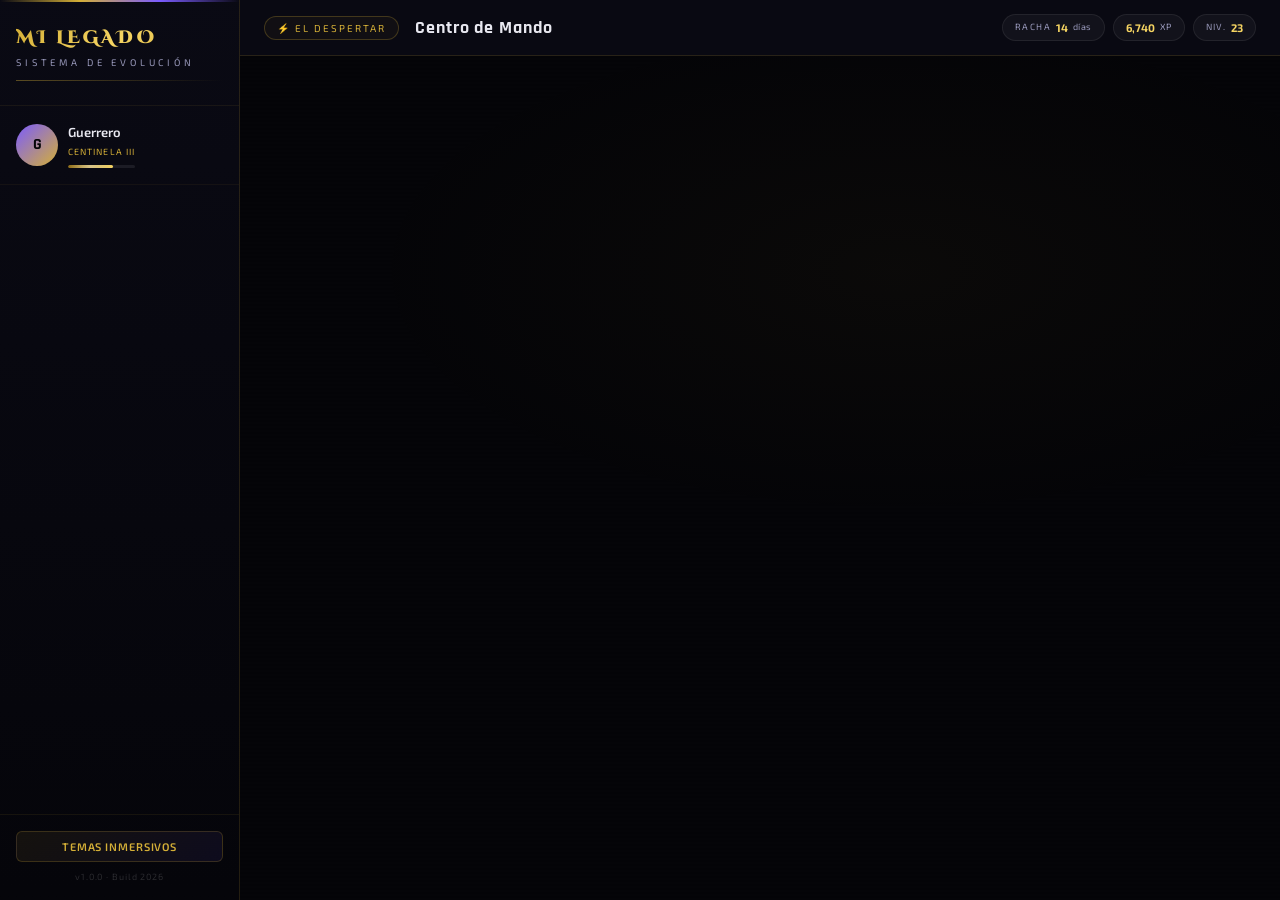
==== commit faf1bacb: "Eliminar partículas de fondo" ====
--- a/mi-legado/index.html
+++ b/mi-legado/index.html
@@ -21,7 +21,7 @@
 <body data-theme="default">
 
   <!-- Background FX -->
-  <div id="particles" aria-hidden="true"></div>
+  <!-- particles disabled -->
   <div id="scanlines" aria-hidden="true"></div>
   <div id="bgGlow" aria-hidden="true"></div>
 
--- a/mi-legado/css/screens.css
+++ b/mi-legado/css/screens.css
@@ -1,2927 +1,2927 @@
-/* ============================================================
-   MI LEGADO — screens.css
-   Per-screen specific styles
-   ============================================================ */
-
-/* ── TAB PANES ── */
-.tab-pane--hidden { display: none !important; }
-
-/* ════════════════════════════════════════════════════════════
-   DIARIO DEL GUERRERO — WAVE INPUT
-   ════════════════════════════════════════════════════════════ */
-
-/* Char counter */
-.diary-char-count {
-  font-family: 'Fira Code', monospace;
-  font-size: 0.5rem;
-  color: var(--text-secondary);
-  letter-spacing: 0.15em;
-  opacity: 0.6;
-}
-
-/* Wave wrapper — positions canvas + form */
-.diary-wave-wrap {
-  position: relative;
-  border-radius: var(--radius-xl);
-  overflow: hidden;
-  border: 1px solid var(--border-gold);
-  background: rgba(5,5,10,.97);
-  min-height: 360px;
-  transition: border-color 300ms;
-}
-
-.diary-wave-wrap:focus-within {
-  border-color: rgba(212,175,55,.35);
-  box-shadow: 0 0 30px rgba(212,175,55,.06);
-}
-
-/* Canvas — absolute background */
-#diaryWaveCanvas {
-  position: absolute;
-  inset: 0;
-  width: 100%;
-  height: 100%;
-  pointer-events: none;
-  z-index: 0;
-}
-
-/* Glass form overlay */
-.diary-form {
-  position: relative;
-  z-index: 1;
-  padding: var(--space-lg);
-  display: flex;
-  flex-direction: column;
-  gap: var(--space-md);
-  min-height: 360px;
-}
-
-/* Date label */
-.diary-form__label {
-  font-family: 'Fira Code', monospace;
-  font-size: 0.5rem;
-  letter-spacing: 0.22em;
-  color: var(--gold);
-  opacity: 0.7;
-}
-
-/* Textarea */
-.diary-textarea {
-  width: 100%;
-  flex: 1;
-  min-height: 160px;
-  background: rgba(255,255,255,.04);
-  border: 1px solid rgba(255,255,255,.07);
-  border-radius: var(--radius-md);
-  padding: 14px 16px;
-  color: var(--text-primary);
-  font-family: var(--font-body);
-  font-size: 0.9375rem;
-  line-height: 1.75;
-  resize: none;
-  outline: none;
-  transition: border-color 200ms, background 200ms, box-shadow 200ms;
-  backdrop-filter: blur(4px);
-}
-
-.diary-textarea::placeholder {
-  color: rgba(240,237,232,.22);
-  font-style: italic;
-}
-
-.diary-textarea:focus {
-  border-color: rgba(212,175,55,.25);
-  background: rgba(255,255,255,.06);
-  box-shadow: inset 0 0 20px rgba(212,175,55,.03);
-}
-
-/* Mood row */
-.diary-mood-row {
-  display: flex;
-  align-items: center;
-  gap: var(--space-sm);
-  flex-wrap: wrap;
-}
-
-.diary-mood-label {
-  font-family: 'Fira Code', monospace;
-  font-size: 0.4375rem;
-  letter-spacing: 0.2em;
-  color: var(--text-secondary);
-  opacity: 0.7;
-}
-
-.diary-mood-pills {
-  display: flex;
-  gap: 6px;
-}
-
-.diary-mood-pill {
-  width: 36px; height: 36px;
-  border-radius: 10px;
-  border: 1px solid rgba(255,255,255,.08);
-  background: rgba(255,255,255,.04);
-  font-size: 1.1rem;
-  cursor: pointer;
-  display: flex;
-  align-items: center;
-  justify-content: center;
-  transition: all 200ms cubic-bezier(0.34,1.56,0.64,1);
-  line-height: 1;
-}
-
-.diary-mood-pill:hover {
-  background: rgba(212,175,55,.1);
-  border-color: rgba(212,175,55,.3);
-  transform: scale(1.15) translateY(-2px);
-}
-
-.diary-mood-pill.active {
-  background: rgba(212,175,55,.15);
-  border-color: rgba(212,175,55,.5);
-  box-shadow: 0 0 12px rgba(212,175,55,.2);
-  transform: scale(1.08);
-}
-
-.diary-mood-selected {
-  font-family: var(--font-heading);
-  font-size: 0.6875rem;
-  font-weight: 600;
-  color: var(--gold);
-  letter-spacing: 0.06em;
-  margin-left: auto;
-}
-
-/* Save button */
-.diary-save-btn {
-  display: flex;
-  align-items: center;
-  justify-content: space-between;
-  padding: 14px 20px;
-  background: linear-gradient(135deg, rgba(212,175,55,.14), rgba(212,175,55,.06));
-  border: 1px solid rgba(212,175,55,.3);
-  border-radius: var(--radius-md);
-  cursor: pointer;
-  transition: all 220ms ease;
-  position: relative;
-  overflow: hidden;
-}
-
-.diary-save-btn::before {
-  content: '';
-  position: absolute;
-  inset: 0;
-  background: linear-gradient(90deg, transparent, rgba(212,175,55,.08), transparent);
-  transform: translateX(-100%);
-  transition: transform 400ms ease;
-}
-
-.diary-save-btn:hover::before { transform: translateX(100%); }
-
-.diary-save-btn:hover {
-  background: linear-gradient(135deg, rgba(212,175,55,.22), rgba(212,175,55,.1));
-  border-color: rgba(212,175,55,.55);
-  box-shadow: 0 0 24px rgba(212,175,55,.12);
-  transform: translateY(-1px);
-}
-
-.diary-save-btn:active { transform: translateY(0); }
-
-.diary-save-btn--loading { opacity: 0.6; pointer-events: none; }
-
-.diary-save-btn__text {
-  font-family: var(--font-heading);
-  font-size: 0.75rem;
-  font-weight: 700;
-  letter-spacing: 0.18em;
-  color: var(--text-primary);
-}
-
-.diary-save-btn__xp {
-  font-family: var(--font-heading);
-  font-size: 0.875rem;
-  font-weight: 700;
-  color: var(--gold);
-  letter-spacing: 0.06em;
-}
-
-/* ── DIARY ENTRIES — REDESIGNED TIMELINE ── */
-.diary-entries-list {
-  display: flex;
-  flex-direction: column;
-  gap: 10px;
-}
-
-/* Keyframe for entry reveal */
-@keyframes entryReveal {
-  from { opacity: 0; transform: translateX(16px); }
-  to   { opacity: 1; transform: translateX(0); }
-}
-
-.diary-entry-card {
-  display: flex;
-  gap: 0;
-  background: rgba(255,255,255,.025);
-  border: 1px solid rgba(255,255,255,.06);
-  border-radius: var(--radius-md);
-  overflow: hidden;
-  animation: entryReveal 0.4s cubic-bezier(0.22,1,0.36,1) both;
-  transition: border-color 200ms, box-shadow 200ms, transform 200ms;
-  cursor: default;
-}
-
-.diary-entry-card:hover {
-  border-color: rgba(255,255,255,.12);
-  box-shadow: 0 4px 20px rgba(0,0,0,.3);
-  transform: translateX(3px);
-}
-
-/* Colored left bar */
-.diary-entry-card__bar {
-  width: 3px;
-  flex-shrink: 0;
-  background: var(--entry-color, var(--gold));
-  box-shadow: 2px 0 12px var(--entry-color, var(--gold));
-}
-
-.diary-entry-card__body {
-  padding: 12px 14px;
-  flex: 1;
-  min-width: 0;
-}
-
-.diary-entry-card__header {
-  display: flex;
-  align-items: center;
-  justify-content: space-between;
-  gap: 8px;
-  margin-bottom: 7px;
-}
-
-.diary-entry-card__date {
-  font-family: 'Fira Code', monospace;
-  font-size: 0.5rem;
-  color: var(--text-secondary);
-  letter-spacing: 0.12em;
-  opacity: 0.75;
-}
-
-.diary-entry-card__mood {
-  display: flex;
-  align-items: center;
-  gap: 4px;
-  font-size: 0.875rem;
-}
-
-.diary-entry-card__mood span {
-  font-family: var(--font-heading);
-  font-size: 0.4375rem;
-  font-weight: 700;
-  letter-spacing: 0.14em;
-  color: var(--entry-color, var(--gold));
-  opacity: 0.85;
-}
-
-.diary-entry-card__text {
-  font-family: var(--font-body);
-  font-size: 0.8125rem;
-  color: var(--text-secondary);
-  line-height: 1.7;
-  font-style: italic;
-}
-
-/* Semana tab: contenedor relativo para que el canvas absoluto funcione */
-#tabSemana {
-  position: relative;
-  min-height: 600px;
-  border-radius: var(--radius-xl);
-  overflow: hidden;
-  padding: var(--space-lg);
-  /* El canvas absoluto dentro pintará este fondo */
-}
-
-/* ════════════════════════════════════════════════════════════
-   SEMANA — MISIONES SEMANALES  (REDISEÑO DINÁMICO)
-   ════════════════════════════════════════════════════════════ */
-
-/* ── HEADER ─────────────────────────────────────────────────── */
-.semana-header {
-  display: flex;
-  align-items: center;
-  justify-content: space-between;
-  margin-bottom: var(--space-lg);
-  padding: var(--space-md) var(--space-lg);
-  background: rgba(255,255,255,.025);
-  border: 1px solid var(--border-subtle);
-  border-radius: var(--radius-lg);
-  backdrop-filter: blur(6px);
-}
-
-.semana-header__label {
-  font-family: var(--font-display);
-  font-size: 0.5rem;
-  letter-spacing: 0.3em;
-  color: var(--gold);
-  margin-bottom: 4px;
-}
-
-.semana-header__range {
-  font-family: var(--font-heading);
-  font-size: 1rem;
-  font-weight: 600;
-  color: var(--text-primary);
-  letter-spacing: 0.04em;
-}
-
-.semana-header__days {
-  display: flex;
-  gap: 6px;
-}
-
-/* Day chips */
-.day-chip {
-  width: 30px; height: 30px;
-  border-radius: 6px;
-  display: flex;
-  align-items: center;
-  justify-content: center;
-  font-family: var(--font-heading);
-  font-size: 0.625rem;
-  font-weight: 700;
-  letter-spacing: 0.08em;
-  border: 1px solid;
-}
-
-.day-chip--done    { background: linear-gradient(135deg,var(--gold-dark),var(--gold)); color: var(--bg-void); border-color: var(--gold); }
-.day-chip--failed  { background: rgba(255,51,102,.12); color: var(--red); border-color: rgba(255,51,102,.3); }
-.day-chip--today   { background: rgba(212,175,55,.14); color: var(--gold); border-color: var(--gold); box-shadow: 0 0 12px rgba(212,175,55,.2); }
-.day-chip--partial { background: rgba(255,255,255,.04); color: var(--text-secondary); border-color: var(--border-subtle); }
-.day-chip--future  { background: rgba(255,255,255,.02); color: rgba(255,255,255,.2); border-color: rgba(255,255,255,.06); }
-
-/* Stats row */
-.semana-stats {
-  display: grid;
-  grid-template-columns: repeat(4, 1fr) 2fr;
-  gap: var(--space-md);
-  margin-bottom: var(--space-lg);
-}
-
-.semana-stat {
-  background: rgba(255,255,255,.025);
-  border: 1px solid var(--border-subtle);
-  border-radius: var(--radius-md);
-  padding: var(--space-md);
-  text-align: center;
-  backdrop-filter: blur(4px);
-}
-
-.semana-stat__val {
-  font-family: var(--font-heading);
-  font-size: 1.75rem;
-  font-weight: 700;
-  color: var(--text-primary);
-  line-height: 1;
-}
-
-.semana-stat__val span { font-size: 0.875rem; color: var(--text-secondary); }
-.semana-stat__val--gold   { color: var(--gold); }
-.semana-stat__val--teal   { color: var(--teal); }
-.semana-stat__val--accent { color: var(--accent); }
-
-.semana-stat__label {
-  font-size: 0.5rem;
-  letter-spacing: 0.2em;
-  color: var(--text-secondary);
-  margin-top: 4px;
-  text-transform: uppercase;
-}
-
-.semana-stat--xp-total {
-  display: flex;
-  flex-direction: column;
-  justify-content: center;
-  gap: 8px;
-}
-
-.semana-xp-bar {
-  height: 8px;
-  background: rgba(255,255,255,.07);
-  border-radius: var(--radius-pill);
-  overflow: hidden;
-}
-
-.semana-xp-fill {
-  height: 100%;
-  background: linear-gradient(90deg, var(--gold-dark), var(--gold), var(--teal));
-  border-radius: var(--radius-pill);
-  transition: width 1s ease;
-  position: relative;
-}
-
-.semana-xp-fill::after {
-  content: '';
-  position: absolute;
-  inset: 0;
-  background: linear-gradient(90deg, transparent, rgba(255,255,255,.4), transparent);
-  animation: shimmer 2.5s ease-in-out infinite;
-}
-
-.semana-xp-labels {
-  display: flex;
-  justify-content: space-between;
-  font-family: var(--font-heading);
-  font-size: 0.625rem;
-  color: var(--text-secondary);
-  letter-spacing: 0.06em;
-}
-
-/* ── DAYS GRID ───────────────────────────────────────────────── */
-.semana-days-grid {
-  display: flex;
-  gap: 12px;
-  margin-bottom: var(--space-xl);
-  overflow-x: auto;
-  padding-bottom: 12px;
-  /* Scroll suave */
-  scroll-snap-type: x mandatory;
-  -webkit-overflow-scrolling: touch;
-}
-
-/* Scrollbar fina y elegante */
-.semana-days-grid::-webkit-scrollbar { height: 3px; }
-.semana-days-grid::-webkit-scrollbar-track { background: rgba(255,255,255,.04); border-radius: 2px; }
-.semana-days-grid::-webkit-scrollbar-thumb { background: rgba(212,175,55,.3); border-radius: 2px; }
-
-/* Day card base */
-.semana-day-card {
-  position: relative;
-  background: rgba(12,10,18,.9);
-  border: 1px solid rgba(255,255,255,.08);
-  border-radius: var(--radius-lg);
-  padding: 18px 16px 14px;
-  backdrop-filter: blur(8px);
-  overflow: hidden;
-  transition: transform 220ms ease, box-shadow 220ms ease;
-  animation: cardSlideUp 0.5s cubic-bezier(0.22,1,0.36,1) both;
-  /* Tamaño fijo — legible */
-  flex: 0 0 200px;
-  min-height: 300px;
-  display: flex;
-  flex-direction: column;
-  scroll-snap-align: start;
-}
-
-.semana-day-card::before {
-  content: '';
-  position: absolute;
-  top: 0; left: 0; right: 0;
-  height: 3px;
-  border-radius: var(--radius-lg) var(--radius-lg) 0 0;
-  background: var(--border-subtle);
-  transition: background 300ms;
-}
-
-/* Large faded day number background */
-.semana-day-card::after {
-  content: attr(data-daynum);
-  position: absolute;
-  bottom: -8px; right: 4px;
-  font-family: var(--font-heading);
-  font-size: 4rem;
-  font-weight: 900;
-  color: rgba(255,255,255,.03);
-  line-height: 1;
-  pointer-events: none;
-  letter-spacing: -0.05em;
-}
-
-.semana-day-card:hover:not(.semana-day-card--failed):not(.semana-day-card--future) {
-  transform: translateY(-4px);
-}
-
-/* State variants */
-.semana-day-card--done {
-  border-color: rgba(77,255,184,.22);
-  background: rgba(10,20,16,.88);
-  animation: doneGlow 3s ease-in-out infinite, cardSlideUp 0.5s cubic-bezier(0.22,1,0.36,1) both;
-}
-.semana-day-card--done::before { background: linear-gradient(90deg, var(--teal), rgba(77,255,184,.4)); }
-
-.semana-day-card--failed {
-  border-color: rgba(255,51,102,.18);
-  background: rgba(20,8,12,.88);
-  opacity: 0.82;
-}
-.semana-day-card--failed::before { background: linear-gradient(90deg, var(--red), rgba(255,51,102,.4)); }
-
-.semana-day-card--today {
-  border-color: rgba(212,175,55,.4);
-  background: rgba(14,12,6,.88);
-  animation: todayPulse 2.4s ease-in-out infinite, cardSlideUp 0.5s cubic-bezier(0.22,1,0.36,1) both;
-}
-.semana-day-card--today::before { background: linear-gradient(90deg, var(--gold), rgba(212,175,55,.5)); }
-
-.semana-day-card--future {
-  opacity: 0.5;
-  filter: saturate(0.4);
-}
-.semana-day-card--future::before { background: rgba(255,255,255,.06); }
-
-/* Day header */
-.semana-day__header {
-  display: flex;
-  align-items: flex-start;
-  justify-content: space-between;
-  margin-bottom: 12px;
-  gap: 6px;
-}
-
-.semana-day__name {
-  font-family: var(--font-heading);
-  font-size: 1rem;
-  font-weight: 700;
-  letter-spacing: 0.12em;
-  color: var(--text-primary);
-  text-transform: uppercase;
-  line-height: 1;
-}
-
-.semana-day__date {
-  font-family: 'Fira Code', monospace;
-  font-size: 0.625rem;
-  color: var(--text-secondary);
-  letter-spacing: 0.08em;
-  margin-top: 4px;
-}
-
-/* Status badge */
-.semana-day__badge {
-  display: flex;
-  align-items: center;
-  justify-content: center;
-  min-width: 28px; height: 28px;
-  border-radius: 8px;
-  font-family: var(--font-heading);
-  font-size: 0.6875rem;
-  font-weight: 700;
-  letter-spacing: 0.06em;
-  white-space: nowrap;
-  padding: 0 8px;
-  flex-shrink: 0;
-  animation: badgeBounce 0.45s cubic-bezier(0.34,1.56,0.64,1) both;
-  animation-delay: calc(var(--card-delay, 0ms) + 200ms);
-}
-
-.semana-day__badge--done   {
-  background: rgba(77,255,184,.18);
-  color: var(--teal);
-  border: 1px solid rgba(77,255,184,.35);
-  box-shadow: 0 0 8px rgba(77,255,184,.2);
-}
-.semana-day__badge--failed {
-  background: rgba(255,51,102,.15);
-  color: var(--red);
-  border: 1px solid rgba(255,51,102,.3);
-}
-.semana-day__badge--today  {
-  background: rgba(212,175,55,.18);
-  color: var(--gold);
-  border: 1px solid rgba(212,175,55,.4);
-  box-shadow: 0 0 8px rgba(212,175,55,.25);
-  animation: badgeBounce 0.45s cubic-bezier(0.34,1.56,0.64,1) both, todayPulse 2s ease-in-out infinite;
-  animation-delay: calc(var(--card-delay, 0ms) + 200ms), 0s;
-}
-.semana-day__badge--future {
-  background: rgba(255,255,255,.04);
-  color: rgba(255,255,255,.25);
-  border: 1px solid rgba(255,255,255,.08);
-}
-
-/* Separator */
-.semana-day__sep {
-  height: 1px;
-  background: linear-gradient(90deg, var(--border-subtle), transparent);
-  margin: 8px 0;
-}
-
-/* Separator */
-.semana-day__sep {
-  height: 1px;
-  background: linear-gradient(90deg, rgba(255,255,255,.08), transparent);
-  margin-bottom: 10px;
-}
-
-/* Mission items inside day cards */
-.semana-day__missions {
-  display: flex;
-  flex-direction: column;
-  gap: 8px;
-  flex: 1;
-}
-
-/* ── MISSION ITEM VERTICAL LAYOUT ─────────────────────────── */
-.semana-mission {
-  display: flex;
-  flex-direction: column;
-  gap: 8px;
-  padding: 12px 12px;
-  background: rgba(255,255,255,.032);
-  border: 1px solid rgba(255,255,255,.07);
-  border-radius: 11px;
-  transition: all 200ms ease;
-  position: relative;
-  overflow: hidden;
-  cursor: default;
-}
-
-/* Shimmer line top */
-.semana-mission::before {
-  content: '';
-  position: absolute;
-  top: 0; left: 0; right: 0;
-  height: 1px;
-  background: linear-gradient(90deg, transparent, rgba(255,255,255,.08), transparent);
-}
-
-.semana-mission:hover:not(.semana-mission--failed) {
-  border-color: rgba(212,175,55,.22);
-  background: rgba(212,175,55,.04);
-  transform: translateY(-2px);
-  box-shadow: 0 6px 20px rgba(0,0,0,.25);
-}
-
-/* States */
-.semana-mission--done {
-  border-color: rgba(77,255,184,.14);
-  background: rgba(77,255,184,.03);
-}
-.semana-mission--done::before {
-  background: linear-gradient(90deg, transparent, rgba(77,255,184,.25), transparent);
-}
-.semana-mission--failed {
-  border-color: rgba(255,51,102,.1);
-  background: rgba(255,51,102,.025);
-  opacity: 0.65;
-}
-.semana-mission--failed::before {
-  background: linear-gradient(90deg, transparent, rgba(255,51,102,.2), transparent);
-}
-.semana-mission--epic {
-  border-color: rgba(212,175,55,.28);
-  background: linear-gradient(160deg, rgba(212,175,55,.06), rgba(212,175,55,.02));
-}
-.semana-mission--epic::before {
-  background: linear-gradient(90deg, transparent, rgba(212,175,55,.5), transparent);
-  opacity: 0.7;
-}
-
-/* ── HEADER ROW: checkbox + type pill ── */
-.semana-mission__header {
-  display: flex;
-  align-items: center;
-  justify-content: space-between;
-  gap: 6px;
-}
-
-/* Checkbox */
-.semana-mission__check {
-  width: 22px; height: 22px;
-  border-radius: 50%;
-  border: 1.5px solid rgba(212,175,55,.28);
-  display: flex;
-  align-items: center;
-  justify-content: center;
-  flex-shrink: 0;
-  transition: all 220ms cubic-bezier(0.34,1.56,0.64,1);
-  background: transparent;
-  font-size: 0;
-  font-weight: 900;
-}
-
-.semana-mission:hover .semana-mission__check {
-  border-color: rgba(212,175,55,.7);
-  background: rgba(212,175,55,.1);
-  transform: scale(1.12);
-}
-
-.semana-mission--done .semana-mission__check {
-  background: var(--teal);
-  border-color: var(--teal);
-  font-size: 0.625rem;
-  color: #000;
-  box-shadow: 0 0 12px rgba(77,255,184,.45);
-  transform: scale(1);
-}
-.semana-mission--failed .semana-mission__check {
-  background: var(--red);
-  border-color: var(--red);
-  font-size: 0.625rem;
-  color: #fff;
-}
-.semana-mission--epic .semana-mission__check {
-  border-color: rgba(212,175,55,.45);
-  box-shadow: 0 0 8px rgba(212,175,55,.2);
-}
-
-/* Type pill */
-.semana-mission__type-pill {
-  font-family: var(--font-heading);
-  font-size: 0.4375rem;
-  font-weight: 700;
-  letter-spacing: 0.12em;
-  padding: 2px 7px;
-  border-radius: var(--radius-pill);
-  text-transform: uppercase;
-  white-space: nowrap;
-}
-.semana-mission__type-pill--oblig { background: rgba(212,175,55,.1); color: var(--gold); border: 1px solid rgba(212,175,55,.2); }
-.semana-mission__type-pill--opt   { background: rgba(123,92,255,.1); color: var(--accent); border: 1px solid rgba(123,92,255,.2); }
-.semana-mission__type-pill--epic  {
-  background: linear-gradient(90deg, rgba(212,175,55,.18), rgba(212,175,55,.08));
-  color: var(--gold-light);
-  border: 1px solid rgba(212,175,55,.35);
-  box-shadow: 0 0 8px rgba(212,175,55,.15);
-  animation: xpGlowPulse 2s ease-in-out infinite;
-}
-
-/* ── MISSION NAME ── */
-.semana-mission__name {
-  font-family: var(--font-heading);
-  font-size: 0.875rem;
-  font-weight: 600;
-  color: var(--text-primary);
-  line-height: 1.35;
-}
-.semana-mission--done .semana-mission__name {
-  text-decoration: line-through;
-  color: var(--text-secondary);
-  opacity: 0.6;
-}
-
-/* ── XP ROW ── */
-.semana-mission__xp-row {
-  display: flex;
-  align-items: center;
-}
-
-.semana-mission__xp {
-  display: inline-flex;
-  align-items: baseline;
-  gap: 2px;
-  font-family: var(--font-heading);
-  font-size: 1.125rem;
-  font-weight: 700;
-  color: var(--gold);
-  line-height: 1;
-}
-
-.semana-mission__xp-plus {
-  font-size: 0.75rem;
-  opacity: 0.7;
-}
-
-.semana-mission__xp-label {
-  font-size: 0.5rem;
-  letter-spacing: 0.15em;
-  opacity: 0.6;
-  font-weight: 500;
-  margin-left: 2px;
-}
-
-.semana-mission__xp--epic {
-  color: var(--gold-light);
-  font-size: 1.25rem;
-  animation: xpGlowPulse 2s ease-in-out infinite;
-}
-
-/* ── META / DESCRIPTION ── */
-.semana-mission__meta {
-  font-family: 'Fira Code', monospace;
-  font-size: 0.5625rem;
-  color: var(--text-secondary);
-  letter-spacing: 0.04em;
-  line-height: 1.4;
-  padding-top: 4px;
-  border-top: 1px solid rgba(255,255,255,.05);
-  opacity: 0.8;
-}
-.semana-mission__related { color: var(--accent); opacity: 1; }
-
-/* Day XP footer */
-.semana-day__xp {
-  display: flex;
-  align-items: center;
-  justify-content: space-between;
-  font-family: var(--font-heading);
-  font-size: 0.6875rem;
-  font-weight: 600;
-  letter-spacing: 0.08em;
-  margin-top: auto;
-  padding-top: 10px;
-  border-top: 1px solid rgba(255,255,255,.06);
-}
-
-.semana-day__xp-earned { color: var(--gold); }
-
-/* ════════════════════════════════════════════════════════════
-   ACADEMIA — SISTEMA DE JUEGO POR NIVELES
-   ════════════════════════════════════════════════════════════ */
-
-/* ── HERO ── */
-.acad-hero {
-  display: flex;
-  align-items: center;
-  justify-content: space-between;
-  gap: 24px;
-  background: linear-gradient(135deg, rgba(212,175,55,.08), rgba(123,92,255,.06));
-  border: 1px solid rgba(212,175,55,.12);
-  border-radius: 16px;
-  padding: 28px 32px;
-  margin-bottom: 28px;
-}
-.acad-hero__tag {
-  font-family: 'Fira Code', monospace;
-  font-size: 0.5rem;
-  letter-spacing: 0.22em;
-  color: var(--gold);
-  opacity: .65;
-  margin-bottom: 8px;
-}
-.acad-hero__title {
-  font-family: var(--font-heading);
-  font-size: 2rem;
-  font-weight: 800;
-  color: var(--text-primary);
-  line-height: 1.1;
-  margin-bottom: 8px;
-}
-.acad-hero__title span { color: var(--gold); }
-.acad-hero__desc {
-  font-size: 0.8125rem;
-  color: var(--text-secondary);
-  max-width: 420px;
-  line-height: 1.6;
-  margin-bottom: 16px;
-}
-.acad-hero__stats { display: flex; align-items: center; gap: 16px; }
-.acad-stat { display: flex; flex-direction: column; }
-.acad-stat__val { font-family: var(--font-heading); font-size: 1.375rem; font-weight: 700; color: var(--text-primary); }
-.acad-stat__val--gold { color: var(--gold); }
-.acad-stat__lbl { font-family: 'Fira Code', monospace; font-size: 0.4375rem; color: var(--text-secondary); letter-spacing: .1em; }
-.acad-stat__sep { width: 1px; height: 32px; background: rgba(255,255,255,.1); }
-
-/* Ring */
-.acad-overall-ring { position: relative; width: 80px; height: 80px; flex-shrink: 0; }
-.acad-overall-ring svg { width: 100%; height: 100%; }
-.acad-overall-ring__label {
-  position: absolute; inset: 0;
-  display: flex; align-items: center; justify-content: center;
-  font-family: var(--font-heading); font-size: 1rem; font-weight: 700;
-  color: var(--gold);
-}
-
-/* ── MAPA DE NIVELES ── */
-.acad-levels-grid {
-  display: grid;
-  grid-template-columns: repeat(4, 1fr);
-  gap: 16px;
-}
-
-/* Tarjeta de nivel */
-.acad-lcard {
-  position: relative;
-  background: var(--bg-elevated);
-  border: 1px solid rgba(255,255,255,.07);
-  border-radius: 14px;
-  padding: 20px 18px 16px;
-  cursor: pointer;
-  overflow: hidden;
-  transition: transform 200ms ease, border-color 200ms ease, box-shadow 200ms ease;
-}
-.acad-lcard--active:hover {
-  transform: translateY(-4px);
-  border-color: var(--lc);
-  box-shadow: 0 16px 40px rgba(0,0,0,.4), 0 0 0 1px var(--lc);
-}
-.acad-lcard--locked {
-  opacity: .45;
-  cursor: not-allowed;
-  filter: grayscale(.6);
-}
-.acad-lcard--done {
-  border-color: rgba(77,255,184,.25);
-}
-.acad-lcard--done:hover {
-  transform: translateY(-4px);
-  border-color: rgba(77,255,184,.5);
-}
-
-.acad-lcard__glow {
-  position: absolute;
-  top: -24px; right: -24px;
-  width: 90px; height: 90px;
-  border-radius: 50%;
-  background: var(--lc);
-  filter: blur(32px);
-  opacity: .1;
-  pointer-events: none;
-  transition: opacity 200ms;
-}
-.acad-lcard--active:hover .acad-lcard__glow { opacity: .22; }
-
-.acad-lcard__num {
-  font-family: 'Fira Code', monospace;
-  font-size: 0.4rem;
-  letter-spacing: .22em;
-  color: var(--lc);
-  opacity: .75;
-  margin-bottom: 10px;
-}
-.acad-lcard__icon { font-size: 1.75rem; margin-bottom: 10px; line-height: 1; }
-.acad-lcard__label {
-  font-family: var(--font-heading);
-  font-size: 1.0625rem;
-  font-weight: 700;
-  color: var(--text-primary);
-  margin-bottom: 4px;
-}
-.acad-lcard__tagline {
-  font-size: 0.6875rem;
-  color: var(--lc);
-  opacity: .8;
-  font-style: italic;
-  margin-bottom: 8px;
-  line-height: 1.4;
-}
-.acad-lcard__meta {
-  font-family: 'Fira Code', monospace;
-  font-size: 0.4375rem;
-  color: var(--text-secondary);
-  letter-spacing: .06em;
-  margin-bottom: 12px;
-}
-.acad-lcard__progbar {
-  width: 100%;
-  height: 3px;
-  background: rgba(255,255,255,.08);
-  border-radius: 2px;
-  overflow: hidden;
-  margin-bottom: 6px;
-}
-.acad-lcard__progfill {
-  height: 100%;
-  background: var(--lg);
-  border-radius: 2px;
-  transition: width 600ms ease;
-}
-.acad-lcard__pct {
-  font-family: 'Fira Code', monospace;
-  font-size: 0.4375rem;
-  color: var(--text-secondary);
-  letter-spacing: .08em;
-}
-.acad-lcard--done .acad-lcard__pct { color: var(--teal); }
-.acad-lcard__lock-overlay {
-  position: absolute; inset: 0;
-  background: rgba(5,5,8,.35);
-  border-radius: inherit;
-  pointer-events: none;
-}
-
-/* ── BREADCRUMB ── */
-.acad-breadcrumb {
-  display: flex;
-  align-items: center;
-  gap: 10px;
-  margin-bottom: 20px;
-}
-.acad-back-btn {
-  background: rgba(255,255,255,.06);
-  border: 1px solid rgba(255,255,255,.1);
-  border-radius: 8px;
-  padding: 7px 14px;
-  color: var(--text-secondary);
-  font-family: var(--font-heading);
-  font-size: 0.75rem;
-  font-weight: 600;
-  cursor: pointer;
-  transition: all 180ms;
-}
-.acad-back-btn:hover { background: rgba(212,175,55,.08); border-color: rgba(212,175,55,.3); color: var(--gold); }
-.acad-breadcrumb__sep { color: rgba(255,255,255,.2); font-size: 1.1rem; }
-.acad-breadcrumb__cur { font-family: var(--font-heading); font-size: 0.875rem; color: var(--text-primary); font-weight: 600; }
-
-/* ── HEADER DE NIVEL ── */
-.acad-level-header {
-  background: var(--lg);
-  border-radius: 14px;
-  padding: 24px 28px;
-  display: flex;
-  align-items: center;
-  justify-content: space-between;
-  margin-bottom: 24px;
-  position: relative;
-  overflow: hidden;
-}
-.acad-level-header::before {
-  content: '';
-  position: absolute; inset: 0;
-  background: rgba(5,5,8,.55);
-  border-radius: inherit;
-}
-.acad-level-header__left, .acad-level-header__right { position: relative; z-index: 1; }
-.acad-level-header__num {
-  font-family: 'Fira Code', monospace;
-  font-size: 0.45rem;
-  letter-spacing: .22em;
-  color: rgba(255,255,255,.6);
-  margin-bottom: 6px;
-}
-.acad-level-header__name {
-  font-family: var(--font-heading);
-  font-size: 1.75rem;
-  font-weight: 800;
-  color: #fff;
-  margin-bottom: 4px;
-}
-.acad-level-header__tagline { font-size: 0.875rem; color: rgba(255,255,255,.75); font-style: italic; margin-bottom: 8px; }
-.acad-level-header__desc   { font-size: 0.8125rem; color: rgba(255,255,255,.6); max-width: 500px; line-height: 1.55; }
-.acad-level-header__right  { text-align: right; }
-.acad-level-header__pct {
-  font-family: var(--font-heading);
-  font-size: 2.5rem;
-  font-weight: 800;
-  color: #fff;
-  line-height: 1;
-}
-.acad-level-header__xp {
-  font-family: 'Fira Code', monospace;
-  font-size: 0.5625rem;
-  color: rgba(255,255,255,.6);
-  letter-spacing: .1em;
-  margin-top: 4px;
-}
-
-/* ── GRID DE CURSOS ── */
-.acad-courses-grid {
-  display: grid;
-  grid-template-columns: repeat(3, 1fr);
-  gap: 16px;
-}
-.acad-ccard {
-  background: var(--bg-elevated);
-  border: 1px solid rgba(255,255,255,.07);
-  border-radius: 12px;
-  padding: 18px;
-  cursor: pointer;
-  transition: all 200ms ease;
-}
-.acad-ccard--open:hover {
-  border-color: var(--lc);
-  transform: translateY(-3px);
-  box-shadow: 0 12px 30px rgba(0,0,0,.35);
-}
-.acad-ccard--done { border-color: rgba(77,255,184,.2); }
-.acad-ccard--locked { opacity: .4; cursor: not-allowed; filter: grayscale(.5); }
-
-.acad-ccard__top { display: flex; align-items: flex-start; gap: 12px; margin-bottom: 10px; }
-.acad-ccard__icon { font-size: 1.5rem; flex-shrink: 0; line-height: 1; margin-top: 2px; }
-.acad-ccard__info { flex: 1; }
-.acad-ccard__name {
-  font-family: var(--font-heading);
-  font-size: 0.9375rem;
-  font-weight: 700;
-  color: var(--text-primary);
-  margin-bottom: 3px;
-}
-.acad-ccard__meta {
-  font-family: 'Fira Code', monospace;
-  font-size: 0.4375rem;
-  color: var(--text-secondary);
-  letter-spacing: .06em;
-}
-.acad-ccard__check {
-  width: 24px; height: 24px;
-  border-radius: 50%;
-  background: rgba(77,255,184,.15);
-  border: 1px solid rgba(77,255,184,.4);
-  color: var(--teal);
-  display: flex; align-items: center; justify-content: center;
-  font-size: 0.625rem;
-  font-weight: 700;
-  flex-shrink: 0;
-}
-.acad-ccard__desc {
-  font-size: 0.75rem;
-  color: var(--text-secondary);
-  line-height: 1.5;
-  margin-bottom: 14px;
-}
-.acad-ccard__lessons { display: flex; flex-direction: column; gap: 5px; margin-bottom: 14px; }
-.acad-ccard__lesson {
-  display: flex;
-  align-items: center;
-  gap: 8px;
-  font-size: 0.6875rem;
-  color: var(--text-secondary);
-  padding: 4px 0;
-}
-.acad-ccard__lesson--done { color: var(--teal); }
-.acad-ccard__lesson-num {
-  width: 18px; height: 18px;
-  border-radius: 50%;
-  background: rgba(255,255,255,.06);
-  border: 1px solid rgba(255,255,255,.1);
-  display: flex; align-items: center; justify-content: center;
-  font-size: 0.4375rem;
-  font-family: 'Fira Code', monospace;
-  flex-shrink: 0;
-  color: var(--text-secondary);
-}
-.acad-ccard__lesson--done .acad-ccard__lesson-num {
-  background: rgba(77,255,184,.1);
-  border-color: rgba(77,255,184,.3);
-  color: var(--teal);
-}
-.acad-ccard__bar {
-  height: 2px;
-  background: rgba(255,255,255,.06);
-  border-radius: 2px;
-  overflow: hidden;
-}
-.acad-ccard__barfill {
-  height: 100%;
-  background: var(--lc);
-  border-radius: 2px;
-  transition: width 500ms ease;
-}
-
-/* ── VISOR DE LECCIÓN ── */
-.acad-lesson-wrap {
-  display: flex;
-  gap: 24px;
-  align-items: flex-start;
-}
-
-/* Sidebar */
-.acad-lesson-sidebar {
-  width: 240px;
-  flex-shrink: 0;
-  background: var(--bg-elevated);
-  border: 1px solid rgba(255,255,255,.07);
-  border-radius: 12px;
-  padding: 16px;
-  position: sticky;
-  top: 20px;
-}
-.acad-lesson-sidebar__title {
-  font-family: var(--font-heading);
-  font-size: 0.8125rem;
-  font-weight: 700;
-  color: var(--text-primary);
-  margin-bottom: 12px;
-  padding-bottom: 10px;
-  border-bottom: 1px solid rgba(255,255,255,.07);
-}
-.acad-lesson-sidebar__item {
-  display: flex;
-  align-items: center;
-  gap: 8px;
-  padding: 8px 10px;
-  border-radius: 8px;
-  cursor: pointer;
-  font-size: 0.6875rem;
-  color: var(--text-secondary);
-  transition: all 160ms;
-  margin-bottom: 2px;
-}
-.acad-lesson-sidebar__item:hover { background: rgba(255,255,255,.05); color: var(--text-primary); }
-.acad-lesson-sidebar__item--active {
-  background: rgba(255,255,255,.07);
-  color: var(--text-primary);
-  border-left: 2px solid var(--lc);
-  padding-left: 8px;
-}
-.acad-lesson-sidebar__item--done { color: var(--teal); }
-.acad-lesson-sidebar__check {
-  width: 18px; height: 18px;
-  border-radius: 50%;
-  background: rgba(255,255,255,.06);
-  border: 1px solid rgba(255,255,255,.1);
-  display: flex; align-items: center; justify-content: center;
-  font-size: 0.4rem;
-  font-family: 'Fira Code', monospace;
-  flex-shrink: 0;
-}
-.acad-lesson-sidebar__item--done .acad-lesson-sidebar__check {
-  background: rgba(77,255,184,.1);
-  border-color: var(--teal);
-  color: var(--teal);
-}
-.acad-lesson-sidebar__prog {
-  margin-top: 14px;
-  padding-top: 12px;
-  border-top: 1px solid rgba(255,255,255,.07);
-  font-family: 'Fira Code', monospace;
-  font-size: 0.4375rem;
-  color: var(--text-secondary);
-  letter-spacing: .06em;
-  display: flex;
-  flex-direction: column;
-  gap: 6px;
-}
-.acad-lesson-sidebar__progbar {
-  height: 3px;
-  background: rgba(255,255,255,.06);
-  border-radius: 2px;
-  overflow: hidden;
-}
-.acad-lesson-sidebar__progfill {
-  height: 100%;
-  border-radius: 2px;
-  transition: width 500ms ease;
-}
-
-/* Main content */
-.acad-lesson-main { flex: 1; min-width: 0; }
-.acad-lesson-header {
-  background: linear-gradient(135deg, rgba(0,0,0,.3), rgba(0,0,0,.15));
-  border: 1px solid rgba(255,255,255,.08);
-  border-left: 3px solid var(--lc);
-  border-radius: 12px;
-  padding: 20px 24px;
-  margin-bottom: 20px;
-}
-.acad-lesson-header__tag {
-  font-family: 'Fira Code', monospace;
-  font-size: 0.4375rem;
-  color: var(--lc);
-  letter-spacing: .18em;
-  margin-bottom: 8px;
-  opacity: .8;
-}
-.acad-lesson-header__title {
-  font-family: var(--font-heading);
-  font-size: 1.375rem;
-  font-weight: 800;
-  color: var(--text-primary);
-  margin-bottom: 14px;
-}
-.acad-lesson-header__prog { height: 3px; background: rgba(255,255,255,.08); border-radius: 2px; overflow: hidden; }
-.acad-lesson-header__progfill { height: 100%; background: var(--lc); border-radius: 2px; transition: width 400ms ease; }
-
-.acad-lesson-content {
-  background: var(--bg-elevated);
-  border: 1px solid rgba(255,255,255,.07);
-  border-radius: 12px;
-  padding: 28px 32px;
-  margin-bottom: 20px;
-  line-height: 1.8;
-}
-.acad-lesson-content p {
-  color: var(--text-primary);
-  font-size: 0.9375rem;
-  margin-bottom: 18px;
-  line-height: 1.8;
-}
-.acad-lesson-content p:last-child { margin-bottom: 0; }
-.acad-lesson-content strong { color: var(--gold); font-weight: 700; }
-.acad-lesson-content em { color: var(--text-secondary); font-style: italic; }
-
-.acad-lesson-actions {
-  display: flex;
-  align-items: center;
-  justify-content: space-between;
-  gap: 12px;
-  flex-wrap: wrap;
-}
-.acad-btn {
-  padding: 10px 22px;
-  border-radius: 9px;
-  font-family: var(--font-heading);
-  font-size: 0.8125rem;
-  font-weight: 700;
-  letter-spacing: .08em;
-  cursor: pointer;
-  transition: all 180ms;
-  border: 1px solid transparent;
-}
-.acad-btn--ghost {
-  background: rgba(255,255,255,.05);
-  border-color: rgba(255,255,255,.1);
-  color: var(--text-secondary);
-}
-.acad-btn--ghost:hover:not(:disabled) { background: rgba(255,255,255,.09); color: var(--text-primary); }
-.acad-btn--ghost:disabled { opacity: .3; cursor: default; }
-.acad-btn--primary {
-  background: rgba(255,255,255,.08);
-  border-color: var(--lc);
-  color: var(--lc);
-  box-shadow: 0 0 12px color-mix(in srgb, var(--lc) 20%, transparent);
-}
-.acad-btn--primary:hover {
-  background: color-mix(in srgb, var(--lc) 15%, transparent);
-  box-shadow: 0 0 20px color-mix(in srgb, var(--lc) 35%, transparent);
-}
-.acad-lesson-done-badge {
-  font-family: 'Fira Code', monospace;
-  font-size: 0.6875rem;
-  color: var(--teal);
-  letter-spacing: .1em;
-  padding: 10px 18px;
-  background: rgba(77,255,184,.08);
-  border: 1px solid rgba(77,255,184,.25);
-  border-radius: 9px;
-}
-
-/* ── OVERLAY DE NIVEL COMPLETADO ── */
-.acad-complete-overlay {
-  position: absolute; inset: 0;
-  background: rgba(5,5,8,.88);
-  backdrop-filter: blur(12px);
-  display: flex;
-  align-items: center;
-  justify-content: center;
-  z-index: 50;
-  border-radius: 16px;
-  opacity: 0;
-  transition: opacity 400ms ease;
-}
-.acad-complete-overlay--in { opacity: 1; }
-.acad-complete-card {
-  text-align: center;
-  padding: 48px 56px;
-  animation: acad-card-in 500ms cubic-bezier(0.22,1,0.36,1) both;
-}
-@keyframes acad-card-in {
-  from { transform: scale(.85) translateY(20px); opacity: 0; }
-  to   { transform: scale(1)   translateY(0);    opacity: 1; }
-}
-.acad-complete-icon  { font-size: 4rem; margin-bottom: 16px; }
-.acad-complete-badge {
-  font-family: 'Fira Code', monospace;
-  font-size: 0.5625rem;
-  letter-spacing: .28em;
-  color: var(--gold);
-  margin-bottom: 8px;
-  opacity: .8;
-}
-.acad-complete-name {
-  font-family: var(--font-heading);
-  font-size: 2rem;
-  font-weight: 800;
-  color: var(--text-primary);
-  margin-bottom: 10px;
-}
-.acad-complete-xp {
-  font-family: var(--font-heading);
-  font-size: 1.25rem;
-  color: var(--gold);
-  margin-bottom: 28px;
-}
-.acad-complete-btn {
-  padding: 13px 32px;
-  background: rgba(212,175,55,.1);
-  border: 1px solid rgba(212,175,55,.4);
-  border-radius: 10px;
-  color: var(--gold);
-  font-family: var(--font-heading);
-  font-size: 0.875rem;
-  font-weight: 700;
-  letter-spacing: .1em;
-  cursor: pointer;
-  transition: all 200ms;
-}
-.acad-complete-btn:hover { background: rgba(212,175,55,.2); }
-
-/* ── RESPONSIVE ── */
-@media (max-width: 900px) {
-  .acad-levels-grid { grid-template-columns: repeat(2, 1fr); }
-  .acad-courses-grid { grid-template-columns: 1fr 1fr; }
-  .acad-lesson-wrap { flex-direction: column; }
-  .acad-lesson-sidebar { width: 100%; position: static; }
-}
-@media (max-width: 600px) {
-  .acad-levels-grid { grid-template-columns: 1fr 1fr; }
-  .acad-courses-grid { grid-template-columns: 1fr; }
-  .acad-hero { flex-direction: column; }
-}
-.semana-day__xp-total  { color: var(--text-secondary); font-size: 0.5625rem; }
-
-/* Section badge */
-.semana-title--done::before  { background: var(--teal) !important; }
-.semana-title--failed::before { background: var(--red) !important; }
-
-.semana-badge {
-  font-family: var(--font-heading);
-  font-size: 0.625rem;
-  font-weight: 700;
-  padding: 3px 12px;
-  border-radius: var(--radius-pill);
-  letter-spacing: 0.1em;
-}
-.semana-badge--done   { background: rgba(77,255,184,.1); color: var(--teal); border: 1px solid rgba(77,255,184,.25); }
-.semana-badge--failed { background: rgba(255,51,102,.1); color: var(--red);  border: 1px solid rgba(255,51,102,.2); }
-
-/* ════════════════════════════════════════════════════════════
-   HISTORIAL — TIMELINE ANIMADO
-   ════════════════════════════════════════════════════════════ */
-
-.hist-section { padding-top: var(--space-sm); }
-
-/* Timeline wrapper */
-.hist-timeline {
-  position: relative;
-  padding-left: 28px;
-}
-
-/* Vertical connecting line */
-.hist-timeline::before {
-  content: '';
-  position: absolute;
-  left: 9px; top: 0; bottom: 0;
-  width: 1px;
-  background: linear-gradient(180deg, var(--teal), transparent);
-  transform-origin: top;
-  animation: lineGrow 0.8s cubic-bezier(0.22,1,0.36,1) 0.2s both;
-}
-
-.hist-timeline--failed::before {
-  background: linear-gradient(180deg, var(--red), transparent);
-}
-
-/* Timeline item */
-.hist-item {
-  position: relative;
-  display: flex;
-  align-items: center;
-  gap: 14px;
-  padding: 12px 16px;
-  border-radius: var(--radius-md);
-  margin-bottom: 8px;
-  backdrop-filter: blur(6px);
-  transition: transform 180ms ease, box-shadow 180ms ease;
-  /* Staggered entrance */
-  animation: timelineSlideIn 0.45s cubic-bezier(0.22,1,0.36,1) both;
-}
-
-.hist-item:hover {
-  transform: translateX(4px);
-}
-
-/* Timeline dot */
-.hist-item::before {
-  content: '';
-  position: absolute;
-  left: -22px;
-  top: 50%;
-  width: 10px; height: 10px;
-  border-radius: 50%;
-  transform: translateX(-50%);
-  animation: dotPop 0.4s cubic-bezier(0.34,1.56,0.64,1) both;
-}
-
-.hist-item--done {
-  background: linear-gradient(135deg, rgba(77,255,184,.05), rgba(77,255,184,.02));
-  border: 1px solid rgba(77,255,184,.14);
-  box-shadow: 0 2px 16px rgba(77,255,184,.04);
-}
-.hist-item--done:hover { box-shadow: 0 4px 24px rgba(77,255,184,.1); }
-.hist-item--done::before { background: var(--teal); box-shadow: 0 0 8px rgba(77,255,184,.6); }
-
-.hist-item--failed {
-  background: linear-gradient(135deg, rgba(255,51,102,.05), rgba(255,51,102,.02));
-  border: 1px solid rgba(255,51,102,.12);
-}
-.hist-item--failed:hover { box-shadow: 0 4px 24px rgba(255,51,102,.1); }
-.hist-item--failed::before { background: var(--red); box-shadow: 0 0 8px rgba(255,51,102,.6); }
-
-/* Icon circle */
-.hist-item__icon {
-  width: 36px; height: 36px;
-  border-radius: 50%;
-  display: flex;
-  align-items: center;
-  justify-content: center;
-  font-family: var(--font-heading);
-  font-size: 0.875rem;
-  font-weight: 900;
-  flex-shrink: 0;
-  transition: transform 200ms cubic-bezier(0.34,1.56,0.64,1);
-}
-.hist-item:hover .hist-item__icon { transform: scale(1.12); }
-
-.hist-item--done  .hist-item__icon {
-  background: linear-gradient(135deg, rgba(77,255,184,.2), rgba(77,255,184,.08));
-  border: 1.5px solid rgba(77,255,184,.4);
-  color: var(--teal);
-  box-shadow: 0 0 16px rgba(77,255,184,.2), inset 0 0 10px rgba(77,255,184,.05);
-}
-.hist-item--failed .hist-item__icon {
-  background: linear-gradient(135deg, rgba(255,51,102,.2), rgba(255,51,102,.08));
-  border: 1.5px solid rgba(255,51,102,.4);
-  color: var(--red);
-  box-shadow: 0 0 16px rgba(255,51,102,.2), inset 0 0 10px rgba(255,51,102,.05);
-}
-
-.hist-item__body { flex: 1; min-width: 0; }
-
-.hist-item__name {
-  font-family: var(--font-heading);
-  font-size: 0.8125rem;
-  font-weight: 600;
-  color: var(--text-primary);
-  line-height: 1.25;
-  margin-bottom: 4px;
-}
-
-.hist-item__meta-row {
-  display: flex;
-  align-items: center;
-  gap: 6px;
-  flex-wrap: wrap;
-}
-
-/* Day pill */
-.hist-item__day-pill {
-  font-family: 'Fira Code', monospace;
-  font-size: 0.5rem;
-  color: var(--text-secondary);
-  padding: 1px 7px;
-  background: rgba(255,255,255,.04);
-  border: 1px solid rgba(255,255,255,.07);
-  border-radius: var(--radius-pill);
-  letter-spacing: 0.08em;
-}
-
-/* Category pill */
-.hist-item__cat-pill {
-  font-family: var(--font-heading);
-  font-size: 0.4375rem;
-  font-weight: 700;
-  letter-spacing: 0.12em;
-  padding: 1px 8px;
-  border-radius: var(--radius-pill);
-  text-transform: uppercase;
-}
-.hist-item--done   .hist-item__cat-pill { background: rgba(77,255,184,.08); color: var(--teal); border: 1px solid rgba(77,255,184,.2); }
-.hist-item--failed .hist-item__cat-pill { background: rgba(255,51,102,.08); color: var(--red);  border: 1px solid rgba(255,51,102,.2); }
-
-/* XP display */
-.hist-item__xp {
-  text-align: right;
-  flex-shrink: 0;
-}
-
-.hist-item__xp-val {
-  display: block;
-  font-family: var(--font-heading);
-  font-size: 1rem;
-  font-weight: 700;
-  line-height: 1;
-  letter-spacing: 0.04em;
-}
-.hist-item--done   .hist-item__xp-val { color: var(--gold); animation: xpGlowPulse 3s ease-in-out infinite; }
-.hist-item--failed .hist-item__xp-val { color: var(--red); opacity: 0.8; }
-
-.hist-item__xp-label {
-  font-family: 'Fira Code', monospace;
-  font-size: 0.4375rem;
-  color: var(--text-secondary);
-  letter-spacing: 0.15em;
-  opacity: 0.7;
-}
-
-/* Empty states */
-.semana-empty      { font-size: 0.75rem; color: var(--text-secondary); padding: var(--space-lg); text-align: center; opacity: 0.6; }
-.semana-empty--good { color: var(--teal); opacity: 1; }
-
-/* ════════════════════════════════════════════════════════════
-   BIBLIOTECA — BOOK CARDS
-   ════════════════════════════════════════════════════════════ */
-.bib-hint {
-  display: flex;
-  align-items: center;
-  gap: 8px;
-  font-family: 'Fira Code', monospace;
-  font-size: 0.5625rem;
-  color: var(--text-secondary);
-  letter-spacing: 0.06em;
-  opacity: 0.6;
-  margin-bottom: var(--space-lg);
-}
-
-.bib-grid {
-  display: grid;
-  grid-template-columns: repeat(3, 1fr);
-  gap: var(--space-md);
-}
-
-@keyframes bibCardIn {
-  from { opacity: 0; transform: translateY(20px); }
-  to   { opacity: 1; transform: translateY(0); }
-}
-
-.bib-card {
-  background: var(--bg-card);
-  border: 1px solid var(--border-subtle);
-  border-radius: var(--radius-lg);
-  padding: var(--space-lg);
-  cursor: pointer;
-  transition: all 250ms ease;
-  position: relative;
-  overflow: hidden;
-  animation: bibCardIn 0.45s cubic-bezier(0.22,1,0.36,1) both;
-}
-
-.bib-card::before {
-  content: '';
-  position: absolute;
-  inset: 0;
-  background: linear-gradient(135deg, rgba(212,175,55,.04), transparent);
-  opacity: 0;
-  transition: opacity 250ms;
-}
-
-.bib-card:hover {
-  border-color: rgba(212,175,55,.3);
-  transform: translateY(-4px);
-  box-shadow: 0 12px 40px rgba(0,0,0,.35), 0 0 0 1px rgba(212,175,55,.1);
-}
-.bib-card:hover::before { opacity: 1; }
-
-.bib-card__status {
-  font-family: 'Fira Code', monospace;
-  font-size: 0.4375rem;
-  letter-spacing: 0.22em;
-  text-transform: uppercase;
-  margin-bottom: var(--space-sm);
-}
-
-.bib-card__title {
-  font-family: var(--font-heading);
-  font-size: 1.0625rem;
-  font-weight: 700;
-  color: var(--text-primary);
-  line-height: 1.25;
-  margin-bottom: 4px;
-}
-
-.bib-card__author {
-  font-size: 0.6875rem;
-  color: var(--text-secondary);
-  margin-bottom: 2px;
-}
-
-.bib-card__label {
-  font-size: 0.5625rem;
-  margin-top: 5px;
-}
-
-.bib-card__footer {
-  display: flex;
-  align-items: center;
-  justify-content: space-between;
-  margin-top: var(--space-md);
-  padding-top: var(--space-sm);
-  border-top: 1px solid var(--border-subtle);
-}
-
-.bib-card__pdf-badge {
-  display: flex;
-  align-items: center;
-  gap: 5px;
-  font-family: 'Fira Code', monospace;
-  font-size: 0.4375rem;
-  letter-spacing: 0.1em;
-  color: var(--text-secondary);
-  opacity: 0.6;
-}
-.bib-card__pdf-badge--has { color: var(--teal); opacity: 1; }
-
-.bib-card__open {
-  display: flex;
-  align-items: center;
-  gap: 5px;
-  font-family: var(--font-heading);
-  font-size: 0.5625rem;
-  font-weight: 600;
-  color: var(--gold);
-  letter-spacing: 0.08em;
-  opacity: 0.7;
-  transition: opacity 200ms;
-}
-.bib-card:hover .bib-card__open { opacity: 1; }
-
-/* ════════════════════════════════════════════════════════════
-   CENTRO DE EVOLUCIÓN — TRADING PLAN
-   ════════════════════════════════════════════════════════════ */
-
-/* ── ORBS (shared ambient glow) ── */
-.evo-orb {
-  position: absolute;
-  border-radius: 50%;
-  pointer-events: none;
-  filter: blur(80px);
-  z-index: 0;
-}
-.evo-orb--1 {
-  width: 500px; height: 500px;
-  top: -150px; left: -100px;
-  background: radial-gradient(circle, rgba(77,255,184,.12), transparent 70%);
-  animation: orbFloat1 8s ease-in-out infinite;
-}
-.evo-orb--2 {
-  width: 400px; height: 400px;
-  bottom: -100px; right: -80px;
-  background: radial-gradient(circle, rgba(212,175,55,.1), transparent 70%);
-  animation: orbFloat2 10s ease-in-out infinite;
-}
-.evo-orb--3 {
-  width: 300px; height: 300px;
-  top: 40%; left: 50%;
-  background: radial-gradient(circle, rgba(123,92,255,.08), transparent 70%);
-  animation: orbFloat1 12s ease-in-out infinite reverse;
-}
-@keyframes orbFloat1 {
-  0%,100% { transform: translate(0,0); }
-  50%      { transform: translate(30px, 20px); }
-}
-@keyframes orbFloat2 {
-  0%,100% { transform: translate(0,0); }
-  50%      { transform: translate(-20px, -30px); }
-}
-
-/* ════════════════════════════════════════════════════════════
-   STEP 1 — WELCOME / CAPITAL INPUT
-   ════════════════════════════════════════════════════════════ */
-.evo-welcome {
-  position: relative;
-  min-height: 100vh;
-  display: flex;
-  align-items: center;
-  justify-content: center;
-  overflow: hidden;
-}
-
-.evo-particles {
-  position: absolute;
-  inset: 0;
-  width: 100%; height: 100%;
-  pointer-events: none;
-  z-index: 0;
-}
-
-.evo-welcome__inner {
-  position: relative;
-  z-index: 1;
-  text-align: center;
-  max-width: 620px;
-  padding: var(--space-xl) var(--space-lg);
-  animation: evoFadeUp 0.7s cubic-bezier(0.22,1,0.36,1) both;
-}
-
-@keyframes evoFadeUp {
-  from { opacity: 0; transform: translateY(40px); }
-  to   { opacity: 1; transform: translateY(0); }
-}
-
-.evo-welcome__badge {
-  display: inline-block;
-  font-family: 'Fira Code', monospace;
-  font-size: 0.5rem;
-  letter-spacing: 0.28em;
-  color: var(--teal);
-  background: rgba(77,255,184,.07);
-  border: 1px solid rgba(77,255,184,.2);
-  border-radius: var(--radius-pill);
-  padding: 5px 16px;
-  margin-bottom: var(--space-lg);
-  animation: badgePulse 3s ease-in-out infinite;
-}
-
-@keyframes badgePulse {
-  0%,100% { box-shadow: 0 0 0 0 rgba(77,255,184,0); }
-  50%      { box-shadow: 0 0 16px 2px rgba(77,255,184,.15); }
-}
-
-.evo-welcome__title {
-  font-family: var(--font-heading);
-  font-size: clamp(2rem, 4vw, 3rem);
-  font-weight: 800;
-  color: var(--text-primary);
-  line-height: 1.15;
-  margin-bottom: var(--space-md);
-  letter-spacing: 0.02em;
-}
-.evo-welcome__title--accent { color: var(--accent); }
-.evo-welcome__title--gold {
-  color: var(--gold);
-  text-shadow: 0 0 30px rgba(212,175,55,.4);
-}
-
-.evo-welcome__sub {
-  font-size: 0.9375rem;
-  color: var(--text-secondary);
-  line-height: 1.7;
-  margin-bottom: var(--space-xl);
-}
-
-/* Capital Card */
-.evo-capital-card {
-  background: rgba(15,15,26,.85);
-  border: 1px solid rgba(77,255,184,.2);
-  border-radius: var(--radius-xl);
-  padding: var(--space-xl) var(--space-xl);
-  backdrop-filter: blur(20px);
-  box-shadow: 0 0 60px rgba(77,255,184,.06), 0 20px 60px rgba(0,0,0,.5);
-  animation: cardGlowPulse 4s ease-in-out infinite;
-}
-
-@keyframes cardGlowPulse {
-  0%,100% { box-shadow: 0 0 40px rgba(77,255,184,.06), 0 20px 60px rgba(0,0,0,.5); }
-  50%      { box-shadow: 0 0 80px rgba(77,255,184,.12), 0 20px 60px rgba(0,0,0,.5); }
-}
-
-.evo-capital-card__label {
-  font-family: 'Fira Code', monospace;
-  font-size: 0.5rem;
-  letter-spacing: 0.28em;
-  color: var(--teal);
-  margin-bottom: var(--space-md);
-}
-
-.evo-capital-card__input-wrap {
-  display: flex;
-  align-items: center;
-  background: rgba(255,255,255,.04);
-  border: 1.5px solid rgba(255,255,255,.1);
-  border-radius: var(--radius-lg);
-  padding: 0 var(--space-md);
-  transition: all 280ms ease;
-  margin-bottom: var(--space-sm);
-}
-.evo-capital-card__input-wrap:focus-within,
-.evo-capital-card__input-wrap--ok {
-  border-color: rgba(77,255,184,.5);
-  background: rgba(77,255,184,.04);
-  box-shadow: 0 0 20px rgba(77,255,184,.1);
-}
-.evo-capital-card__input-wrap--err {
-  border-color: rgba(255,51,102,.5) !important;
-  background: rgba(255,51,102,.04) !important;
-  box-shadow: 0 0 20px rgba(255,51,102,.1) !important;
-}
-
-@keyframes shake {
-  0%,100% { transform: translateX(0); }
-  20%,60% { transform: translateX(-6px); }
-  40%,80% { transform: translateX(6px); }
-}
-.evo-capital-card__input-wrap--shake { animation: shake 0.4s ease; }
-
-.evo-capital-card__dollar {
-  font-family: var(--font-heading);
-  font-size: 1.5rem;
-  font-weight: 700;
-  color: var(--teal);
-  padding-right: var(--space-sm);
-  flex-shrink: 0;
-}
-
-.evo-capital-card__input {
-  flex: 1;
-  background: transparent;
-  border: none;
-  outline: none;
-  font-family: var(--font-heading);
-  font-size: 2rem;
-  font-weight: 700;
-  color: var(--text-primary);
-  padding: var(--space-md) 0;
-  letter-spacing: 0.04em;
-  min-width: 0;
-}
-.evo-capital-card__input::placeholder { color: rgba(255,255,255,.2); }
-.evo-capital-card__input::-webkit-outer-spin-button,
-.evo-capital-card__input::-webkit-inner-spin-button { -webkit-appearance: none; }
-
-.evo-capital-card__hint {
-  font-family: 'Fira Code', monospace;
-  font-size: 0.5625rem;
-  color: var(--text-secondary);
-  letter-spacing: 0.08em;
-  margin-bottom: var(--space-lg);
-  min-height: 1.2em;
-  transition: color 200ms;
-}
-.evo-capital-card__hint--ok  { color: var(--teal); }
-.evo-capital-card__hint--err { color: var(--red); }
-
-.evo-capital-card__btn {
-  width: 100%;
-  display: flex;
-  align-items: center;
-  justify-content: center;
-  gap: var(--space-sm);
-  padding: 16px var(--space-lg);
-  background: linear-gradient(135deg, rgba(77,255,184,.15), rgba(77,255,184,.06));
-  border: 1.5px solid rgba(77,255,184,.4);
-  border-radius: var(--radius-lg);
-  cursor: pointer;
-  transition: all 220ms cubic-bezier(0.34,1.56,0.64,1);
-  position: relative;
-  overflow: hidden;
-}
-.evo-capital-card__btn::before {
-  content: '';
-  position: absolute; inset: 0;
-  background: linear-gradient(90deg, transparent, rgba(77,255,184,.12), transparent);
-  transform: translateX(-100%);
-  transition: transform 500ms ease;
-}
-.evo-capital-card__btn:hover::before { transform: translateX(100%); }
-.evo-capital-card__btn:hover {
-  background: linear-gradient(135deg, rgba(77,255,184,.25), rgba(77,255,184,.1));
-  border-color: rgba(77,255,184,.7);
-  box-shadow: 0 0 30px rgba(77,255,184,.2), 0 8px 30px rgba(0,0,0,.3);
-  transform: translateY(-2px);
-}
-.evo-capital-card__btn:active { transform: translateY(0); }
-
-.evo-capital-card__btn-text {
-  font-family: var(--font-heading);
-  font-size: 0.875rem;
-  font-weight: 700;
-  letter-spacing: 0.2em;
-  color: var(--teal);
-}
-.evo-capital-card__btn-icon {
-  font-size: 1.1rem;
-  color: var(--teal);
-  transition: transform 220ms;
-}
-.evo-capital-card__btn:hover .evo-capital-card__btn-icon { transform: translateX(4px); }
-
-/* Welcome mini stats */
-.evo-welcome__stats {
-  display: flex;
-  align-items: center;
-  justify-content: center;
-  gap: var(--space-md);
-  margin-top: var(--space-xl);
-  font-family: 'Fira Code', monospace;
-  font-size: 0.5625rem;
-  color: var(--text-secondary);
-  letter-spacing: 0.1em;
-  flex-wrap: wrap;
-}
-.evo-welcome__stat span { color: var(--gold); font-weight: 700; font-size: 0.75rem; }
-.evo-welcome__stat-sep { opacity: 0.3; }
-
-/* ════════════════════════════════════════════════════════════
-   STEP 2 — PLAN PICKER
-   ════════════════════════════════════════════════════════════ */
-.evo-picker-wrap {
-  position: relative;
-  overflow: hidden;
-  min-height: 100%;
-  padding-bottom: var(--space-xl);
-}
-
-.evo-picker__header {
-  position: relative;
-  z-index: 1;
-  text-align: center;
-  padding: var(--space-xl) 0 var(--space-lg);
-  animation: evoFadeUp 0.5s cubic-bezier(0.22,1,0.36,1) both;
-}
-
-.evo-picker__badge {
-  display: inline-block;
-  font-family: 'Fira Code', monospace;
-  font-size: 0.5rem;
-  letter-spacing: 0.28em;
-  color: var(--gold);
-  background: rgba(212,175,55,.07);
-  border: 1px solid rgba(212,175,55,.2);
-  border-radius: var(--radius-pill);
-  padding: 5px 16px;
-  margin-bottom: var(--space-md);
-}
-
-.evo-picker__title {
-  font-family: var(--font-heading);
-  font-size: 2rem;
-  font-weight: 800;
-  color: var(--text-primary);
-  margin-bottom: var(--space-sm);
-}
-
-.evo-picker__sub {
-  font-size: 0.875rem;
-  color: var(--text-secondary);
-  margin-bottom: 0;
-}
-
-.evo-plans-grid {
-  position: relative;
-  z-index: 1;
-  display: grid;
-  grid-template-columns: repeat(5, 1fr);
-  gap: var(--space-md);
-  margin-bottom: var(--space-lg);
-}
-
-@media (max-width: 1100px) { .evo-plans-grid { grid-template-columns: repeat(3,1fr); } }
-@media (max-width: 700px)  { .evo-plans-grid { grid-template-columns: 1fr 1fr; } }
-@media (max-width: 480px)  { .evo-plans-grid { grid-template-columns: 1fr; } }
-
-/* Plan card */
-.evo-plan-card {
-  background: rgba(15,15,26,.9);
-  border: 1.5px solid var(--pbr, rgba(255,255,255,.1));
-  border-radius: var(--radius-xl);
-  padding: var(--space-lg) var(--space-md);
-  cursor: pointer;
-  display: flex;
-  flex-direction: column;
-  gap: var(--space-sm);
-  position: relative;
-  overflow: hidden;
-  opacity: 0;
-  transform: translateY(24px);
-  transition: transform 250ms cubic-bezier(0.34,1.56,0.64,1), box-shadow 250ms ease, border-color 250ms ease, opacity 250ms ease, background 250ms ease;
-  backdrop-filter: blur(10px);
-}
-.evo-plan-card--in {
-  opacity: 1;
-  transform: translateY(0);
-}
-.evo-plan-card::before {
-  content: '';
-  position: absolute;
-  top: 0; left: 0; right: 0;
-  height: 3px;
-  background: var(--pbr, rgba(255,255,255,.2));
-  border-radius: var(--radius-xl) var(--radius-xl) 0 0;
-}
-.evo-plan-card:hover {
-  transform: translateY(-6px) scale(1.02);
-  box-shadow: 0 20px 50px rgba(0,0,0,.5), 0 0 30px color-mix(in srgb, var(--pc,#4dffd2) 15%, transparent);
-  border-color: var(--pc, rgba(255,255,255,.2));
-  background: var(--pb, rgba(77,255,184,.04));
-}
-.evo-plan-card--selected {
-  border-color: var(--pc) !important;
-  background: var(--pb) !important;
-  box-shadow: 0 0 40px color-mix(in srgb, var(--pc,#4dffd2) 25%, transparent) !important;
-  transform: scale(1.04) !important;
-}
-
-.evo-plan-card__top {
-  display: flex;
-  align-items: center;
-  gap: var(--space-sm);
-  margin-bottom: 4px;
-}
-.evo-plan-card__emoji { font-size: 1.25rem; }
-.evo-plan-card__pct {
-  font-family: var(--font-heading);
-  font-size: 1.5rem;
-  font-weight: 800;
-  color: var(--pc, var(--teal));
-}
-.evo-plan-card__label {
-  font-family: 'Fira Code', monospace;
-  font-size: 0.4375rem;
-  letter-spacing: 0.18em;
-  color: var(--pc, var(--teal));
-  opacity: 0.8;
-  flex: 1;
-  text-align: right;
-}
-
-.evo-plan-card__op {
-  text-align: center;
-  padding: var(--space-sm) 0;
-  border-top: 1px solid rgba(255,255,255,.06);
-  border-bottom: 1px solid rgba(255,255,255,.06);
-}
-.evo-plan-card__op-val {
-  display: block;
-  font-family: var(--font-heading);
-  font-size: 1.75rem;
-  font-weight: 800;
-  color: var(--text-primary);
-  letter-spacing: 0.02em;
-  line-height: 1;
-}
-.evo-plan-card__op-lbl {
-  font-family: 'Fira Code', monospace;
-  font-size: 0.4375rem;
-  color: var(--text-secondary);
-  letter-spacing: 0.12em;
-  margin-top: 4px;
-}
-
-.evo-plan-card__projections {
-  display: flex;
-  flex-direction: column;
-  gap: 5px;
-}
-.evo-plan-card__proj {
-  display: flex;
-  justify-content: space-between;
-  align-items: center;
-  font-size: 0.75rem;
-}
-.evo-plan-card__proj span { color: var(--text-secondary); font-family: 'Fira Code', monospace; font-size: 0.5625rem; }
-.evo-plan-card__proj strong { color: var(--text-primary); font-family: var(--font-heading); font-weight: 700; }
-
-.evo-plan-card__rec {
-  font-size: 0.6875rem;
-  color: var(--text-secondary);
-  line-height: 1.55;
-  border-top: 1px solid rgba(255,255,255,.05);
-  padding-top: var(--space-sm);
-  flex: 1;
-}
-
-.evo-plan-card__loss {
-  font-family: 'Fira Code', monospace;
-  font-size: 0.5rem;
-  color: var(--red);
-  background: rgba(255,51,102,.07);
-  border: 1px solid rgba(255,51,102,.2);
-  border-radius: var(--radius-sm);
-  padding: 4px 8px;
-}
-.evo-plan-card__loss strong { color: var(--red); }
-
-.evo-plan-card__select-btn {
-  text-align: center;
-  padding: 9px;
-  background: var(--pb, rgba(77,255,184,.06));
-  border: 1px solid var(--pbr, rgba(77,255,184,.2));
-  border-radius: var(--radius-md);
-  font-family: var(--font-heading);
-  font-size: 0.625rem;
-  font-weight: 700;
-  letter-spacing: 0.16em;
-  color: var(--pc, var(--teal));
-  transition: all 200ms;
-}
-.evo-plan-card:hover .evo-plan-card__select-btn {
-  background: var(--pc, var(--teal));
-  color: #000;
-}
-
-.evo-picker__back-btn {
-  display: inline-flex;
-  align-items: center;
-  gap: 6px;
-  font-family: var(--font-heading);
-  font-size: 0.75rem;
-  font-weight: 600;
-  letter-spacing: 0.08em;
-  color: var(--text-secondary);
-  background: rgba(255,255,255,.05);
-  border: 1px solid rgba(255,255,255,.1);
-  border-radius: var(--radius-pill);
-  padding: 7px 16px;
-  cursor: pointer;
-  transition: all 200ms ease;
-  margin-bottom: var(--space-lg);
-}
-.evo-picker__back-btn:hover {
-  background: rgba(212,175,55,.08);
-  border-color: rgba(212,175,55,.3);
-  color: var(--gold);
-  transform: translateX(-3px);
-}
-
-.evo-picker__note {
-  position: relative;
-  z-index: 1;
-  text-align: center;
-  font-size: 0.625rem;
-  color: var(--text-secondary);
-  opacity: 0.6;
-  padding: 0 var(--space-lg);
-  line-height: 1.6;
-}
-
-/* ════════════════════════════════════════════════════════════
-   STEP 3 — DASHBOARD
-   ════════════════════════════════════════════════════════════ */
-.evo-dash {
-  position: relative;
-  overflow: hidden;
-  padding-bottom: var(--space-xl);
-}
-
-.evo-dash__header {
-  position: relative;
-  z-index: 1;
-  display: flex;
-  align-items: flex-start;
-  justify-content: space-between;
-  padding: var(--space-lg) 0 var(--space-md);
-  gap: var(--space-md);
-  flex-wrap: wrap;
-}
-.evo-dash__badge {
-  font-family: 'Fira Code', monospace;
-  font-size: 0.5rem;
-  letter-spacing: 0.22em;
-  color: var(--teal);
-  margin-bottom: 6px;
-}
-.evo-dash__title {
-  font-family: var(--font-heading);
-  font-size: 2rem;
-  font-weight: 800;
-  color: var(--text-primary);
-}
-.evo-dash__header-actions { display: flex; gap: 8px; align-items: center; flex-wrap: wrap; }
-.evo-dash__change-btn,
-.evo-dash__reset-btn {
-  font-family: var(--font-heading);
-  font-size: 0.6875rem;
-  font-weight: 700;
-  letter-spacing: 0.1em;
-  padding: 8px 16px;
-  border-radius: var(--radius-md);
-  cursor: pointer;
-  transition: all 180ms;
-  border: 1px solid;
-}
-.evo-dash__change-btn {
-  background: rgba(212,175,55,.07);
-  border-color: rgba(212,175,55,.25);
-  color: var(--gold);
-}
-.evo-dash__change-btn:hover { background: rgba(212,175,55,.15); }
-.evo-dash__reset-btn {
-  background: rgba(255,255,255,.04);
-  border-color: rgba(255,255,255,.1);
-  color: var(--text-secondary);
-}
-.evo-dash__reset-btn:hover { background: rgba(255,51,102,.08); border-color: rgba(255,51,102,.3); color: var(--red); }
-
-/* KPI Strip */
-.evo-kpis {
-  position: relative;
-  z-index: 1;
-  display: grid;
-  grid-template-columns: repeat(6, 1fr);
-  gap: var(--space-md);
-  margin-bottom: var(--space-lg);
-}
-@media (max-width: 1000px) { .evo-kpis { grid-template-columns: repeat(3,1fr); } }
-@media (max-width: 600px)  { .evo-kpis { grid-template-columns: repeat(2,1fr); } }
-
-.evo-kpi {
-  background: rgba(15,15,26,.85);
-  border: 1px solid rgba(255,255,255,.07);
-  border-radius: var(--radius-lg);
-  padding: var(--space-md);
-  text-align: center;
-  backdrop-filter: blur(8px);
-  transition: transform 180ms, box-shadow 180ms;
-}
-.evo-kpi:hover { transform: translateY(-2px); box-shadow: 0 8px 24px rgba(0,0,0,.3); }
-.evo-kpi__val {
-  font-family: var(--font-heading);
-  font-size: 1.25rem;
-  font-weight: 800;
-  line-height: 1.1;
-  margin-bottom: 4px;
-}
-.evo-kpi__label {
-  font-family: 'Fira Code', monospace;
-  font-size: 0.4375rem;
-  letter-spacing: 0.18em;
-  color: var(--text-secondary);
-  text-transform: uppercase;
-}
-
-/* Main grid */
-.evo-main-grid {
-  position: relative;
-  z-index: 1;
-  display: grid;
-  grid-template-columns: 1fr 420px;
-  gap: var(--space-lg);
-  align-items: start;
-}
-@media (max-width: 1100px) { .evo-main-grid { grid-template-columns: 1fr; } }
-
-/* Goal cards */
-.evo-goal-card__top {
-  display: flex;
-  justify-content: space-between;
-  align-items: center;
-  margin-bottom: var(--space-sm);
-}
-.evo-goal-card__label {
-  font-family: 'Fira Code', monospace;
-  font-size: 0.5rem;
-  color: var(--text-secondary);
-  letter-spacing: 0.18em;
-}
-.evo-goal-card__target {
-  font-family: var(--font-heading);
-  font-size: 1rem;
-  font-weight: 700;
-}
-.evo-goal-card__sub {
-  display: flex;
-  justify-content: space-between;
-  align-items: center;
-  font-size: 0.5625rem;
-  margin-top: 4px;
-  font-family: 'Fira Code', monospace;
-}
-
-/* Logger */
-.evo-logger {
-  margin-bottom: var(--space-md);
-  border-color: rgba(77,255,184,.15) !important;
-}
-.evo-logger__title {
-  font-family: var(--font-heading);
-  font-size: 1rem;
-  font-weight: 700;
-  color: var(--text-primary);
-  margin-bottom: 4px;
-}
-.evo-logger__desc {
-  font-size: 0.6875rem;
-  color: var(--text-secondary);
-  margin-bottom: var(--space-md);
-  line-height: 1.5;
-}
-.evo-logger__row {
-  display: flex;
-  gap: var(--space-sm);
-  margin-bottom: var(--space-sm);
-}
-.evo-logger__input-wrap {
-  flex: 1;
-  display: flex;
-  align-items: center;
-  background: rgba(255,255,255,.04);
-  border: 1.5px solid rgba(255,255,255,.1);
-  border-radius: var(--radius-md);
-  padding: 0 var(--space-sm);
-  transition: all 220ms ease;
-}
-.evo-logger__input-wrap:focus-within,
-.evo-logger__input-wrap--ok {
-  border-color: rgba(77,255,184,.5);
-  background: rgba(77,255,184,.04);
-}
-.evo-logger__input-wrap--err {
-  border-color: rgba(255,51,102,.5) !important;
-  background: rgba(255,51,102,.04) !important;
-}
-.evo-logger__dollar {
-  font-family: var(--font-heading);
-  font-weight: 700;
-  font-size: 1rem;
-  color: var(--teal);
-  padding-right: 4px;
-}
-.evo-logger__input {
-  flex: 1;
-  background: transparent;
-  border: none;
-  outline: none;
-  font-family: var(--font-heading);
-  font-size: 1.25rem;
-  font-weight: 700;
-  color: var(--text-primary);
-  padding: 10px 0;
-  min-width: 0;
-}
-.evo-logger__input::-webkit-outer-spin-button,
-.evo-logger__input::-webkit-inner-spin-button { -webkit-appearance: none; }
-.evo-logger__date {
-  background: rgba(255,255,255,.04);
-  border: 1.5px solid rgba(255,255,255,.1);
-  border-radius: var(--radius-md);
-  padding: 0 var(--space-sm);
-  color: var(--text-secondary);
-  font-family: 'Fira Code', monospace;
-  font-size: 0.625rem;
-  height: 100%;
-  min-width: 130px;
-  outline: none;
-  cursor: pointer;
-  transition: border-color 200ms;
-}
-.evo-logger__date:focus { border-color: rgba(212,175,55,.4); }
-
-.evo-logger__toggle-row {
-  display: flex;
-  gap: var(--space-sm);
-  margin-bottom: var(--space-md);
-}
-.evo-logger__toggle {
-  flex: 1;
-  padding: 8px;
-  border-radius: var(--radius-md);
-  font-family: var(--font-heading);
-  font-size: 0.6875rem;
-  font-weight: 700;
-  letter-spacing: 0.1em;
-  cursor: pointer;
-  transition: all 180ms;
-  border: 1.5px solid transparent;
-  opacity: 0.4;
-}
-.evo-logger__toggle--win.active  { background: rgba(77,255,184,.1);  border-color: rgba(77,255,184,.4);  color: var(--teal); opacity: 1; }
-.evo-logger__toggle--loss.active { background: rgba(255,51,102,.1);  border-color: rgba(255,51,102,.4);  color: var(--red);  opacity: 1; }
-.evo-logger__toggle:not(.active):hover { opacity: 0.7; }
-
-.evo-logger__btn {
-  width: 100%;
-  padding: 13px;
-  background: linear-gradient(135deg, rgba(77,255,184,.12), rgba(77,255,184,.05));
-  border: 1.5px solid rgba(77,255,184,.35);
-  border-radius: var(--radius-md);
-  font-family: var(--font-heading);
-  font-size: 0.8125rem;
-  font-weight: 700;
-  letter-spacing: 0.18em;
-  color: var(--teal);
-  cursor: pointer;
-  transition: all 220ms cubic-bezier(0.34,1.56,0.64,1);
-  position: relative;
-  overflow: hidden;
-}
-.evo-logger__btn::before {
-  content: '';
-  position: absolute; inset: 0;
-  background: linear-gradient(90deg, transparent, rgba(77,255,184,.1), transparent);
-  transform: translateX(-100%);
-  transition: transform 500ms;
-}
-.evo-logger__btn:hover::before { transform: translateX(100%); }
-.evo-logger__btn:hover {
-  background: linear-gradient(135deg, rgba(77,255,184,.2), rgba(77,255,184,.1));
-  border-color: rgba(77,255,184,.6);
-  box-shadow: 0 0 20px rgba(77,255,184,.15);
-  transform: translateY(-1px);
-}
-
-/* Reco card */
-.evo-reco-card {
-  border: 1px solid;
-  border-radius: var(--radius-lg);
-  padding: var(--space-md) var(--space-lg);
-  animation: evoFadeUp 0.4s cubic-bezier(0.22,1,0.36,1) both;
-}
-.evo-reco-card__header {
-  display: flex;
-  align-items: center;
-  gap: var(--space-sm);
-  margin-bottom: 6px;
-}
-.evo-reco-card__title {
-  font-family: var(--font-heading);
-  font-size: 0.875rem;
-  font-weight: 700;
-  letter-spacing: 0.06em;
-}
-.evo-reco-card__body {
-  font-size: 0.8125rem;
-  color: var(--text-secondary);
-  line-height: 1.6;
-  margin: 0;
-}
-
-/* History items */
-.evo-hist-item {
-  display: flex;
-  align-items: center;
-  justify-content: space-between;
-  padding: 10px 12px;
-  border-radius: var(--radius-md);
-  margin-bottom: 6px;
-  border: 1px solid;
-  transition: transform 150ms;
-}
-.evo-hist-item:hover { transform: translateX(3px); }
-.evo-hist-item--win  { background: rgba(77,255,184,.04);  border-color: rgba(77,255,184,.12); }
-.evo-hist-item--loss { background: rgba(255,51,102,.04);  border-color: rgba(255,51,102,.12); }
-.evo-hist-item__left { display: flex; align-items: center; gap: 10px; }
-.evo-hist-item__icon { font-size: 1rem; flex-shrink: 0; }
-.evo-hist-item__date {
-  font-family: 'Fira Code', monospace;
-  font-size: 0.5625rem;
-  color: var(--text-secondary);
-  letter-spacing: 0.08em;
-}
-.evo-hist-item__note {
-  font-size: 0.625rem;
-  color: var(--text-secondary);
-  margin-top: 2px;
-  opacity: .7;
-}
-.evo-hist-item__amount {
-  font-family: var(--font-heading);
-  font-size: 0.9375rem;
-  font-weight: 700;
-  letter-spacing: 0.04em;
-}
-
-.evo-reco-area { min-height: 0; }
-
-/* ── BULLEX MINIMUM ADJUSTMENTS ── */
-.evo-broker-warn {
-  font-size: 0.6875rem;
-  color: #ff9f43;
-  background: rgba(255,159,67,.08);
-  border: 1px solid rgba(255,159,67,.25);
-  border-radius: var(--radius-md);
-  padding: 8px 12px;
-  margin-bottom: var(--space-md);
-  line-height: 1.55;
-}
-.evo-broker-warn--red { color: var(--red); background: rgba(255,51,102,.08); border-color: rgba(255,51,102,.25); }
-
-.evo-picker__micro-warn {
-  display: inline-block;
-  font-size: 0.6875rem;
-  color: #ff9f43;
-  background: rgba(255,159,67,.08);
-  border: 1px solid rgba(255,159,67,.25);
-  border-radius: var(--radius-md);
-  padding: 8px 16px;
-  margin-top: var(--space-sm);
-  line-height: 1.5;
-}
-
-.evo-plan-card--adjusted-flag {
-  border-color: rgba(255,159,67,.35) !important;
-}
-.evo-plan-card--adjusted-flag::before {
-  background: linear-gradient(90deg, #ff9f43, rgba(255,159,67,.4)) !important;
-}
-
-.evo-plan-card__adjusted {
-  font-family: 'Fira Code', monospace;
-  font-size: 0.5rem;
-  color: #ff9f43;
-  background: rgba(255,159,67,.08);
-  border: 1px solid rgba(255,159,67,.25);
-  border-radius: var(--radius-sm);
-  padding: 5px 8px;
-  line-height: 1.6;
-}
-.evo-plan-card__adjusted strong { color: #fff; }
-
-.evo-adjusted-banner {
-  position: relative;
-  z-index: 1;
-  font-size: 0.75rem;
-  color: #ff9f43;
-  background: rgba(255,159,67,.07);
-  border: 1px solid rgba(255,159,67,.3);
-  border-left: 3px solid #ff9f43;
-  border-radius: var(--radius-md);
-  padding: 12px 16px;
-  margin-bottom: var(--space-lg);
-  line-height: 1.6;
-}
-.evo-adjusted-banner strong { color: var(--text-primary); }
-
-/* ════════════════════════════════════════════════════════════
-   OBJECTIVES SECTION — Shader Background
-   ════════════════════════════════════════════════════════════ */
-.evo-objectives-section {
-  margin-top: var(--space-xl);
-}
-
-.evo-obj-wrap {
-  position: relative;
-  border-radius: var(--radius-xl);
-  overflow: hidden;
-  border: 1px solid rgba(212,175,55,.15);
-  min-height: 500px;
-}
-
-/* WebGL canvas fills entire section */
-.evo-obj-shader {
-  position: absolute;
-  inset: 0;
-  width: 100%; height: 100%;
-  pointer-events: none;
-  z-index: 0;
-}
-
-/* Dark overlay so text stays readable */
-.evo-obj-wrap::after {
-  content: '';
-  position: absolute;
-  inset: 0;
-  background: linear-gradient(160deg, rgba(5,5,10,.75) 0%, rgba(10,10,20,.65) 100%);
-  z-index: 1;
-  pointer-events: none;
-}
-
-.evo-obj-inner {
-  position: relative;
-  z-index: 2;
-  padding: var(--space-xl) var(--space-xl);
-}
-
-/* Header */
-.evo-obj-header {
-  text-align: center;
-  margin-bottom: var(--space-xl);
-  animation: evoFadeUp 0.6s cubic-bezier(0.22,1,0.36,1) both;
-}
-.evo-obj-header__badge {
-  display: inline-block;
-  font-family: 'Fira Code', monospace;
-  font-size: 0.5rem;
-  letter-spacing: 0.28em;
-  color: var(--gold);
-  background: rgba(212,175,55,.08);
-  border: 1px solid rgba(212,175,55,.25);
-  border-radius: var(--radius-pill);
-  padding: 5px 16px;
-  margin-bottom: var(--space-md);
-  animation: badgePulse 3s ease-in-out infinite;
-}
-.evo-obj-header__title {
-  font-family: var(--font-heading);
-  font-size: clamp(1.5rem, 3vw, 2.25rem);
-  font-weight: 800;
-  color: var(--text-primary);
-  margin-bottom: var(--space-sm);
-}
-.evo-obj-header__sub {
-  font-size: 0.875rem;
-  color: var(--text-secondary);
-  line-height: 1.6;
-}
-
-/* Summary cards row */
-.evo-obj-summary {
-  display: grid;
-  grid-template-columns: repeat(4, 1fr);
-  gap: var(--space-md);
-  margin-bottom: var(--space-xl);
-}
-@media (max-width: 900px) { .evo-obj-summary { grid-template-columns: repeat(2,1fr); } }
-@media (max-width: 500px) { .evo-obj-summary { grid-template-columns: 1fr; } }
-
-.evo-obj-sum-card {
-  background: rgba(5,5,10,.7);
-  border: 1px solid color-mix(in srgb, var(--sc,#4dffd2) 30%, transparent);
-  border-radius: var(--radius-lg);
-  padding: var(--space-lg) var(--space-md);
-  text-align: center;
-  backdrop-filter: blur(10px);
-  transition: transform 220ms ease, box-shadow 220ms ease;
-  animation: evoFadeUp 0.5s cubic-bezier(0.22,1,0.36,1) both;
-}
-.evo-obj-sum-card:hover {
-  transform: translateY(-5px);
-  box-shadow: 0 16px 40px rgba(0,0,0,.4), 0 0 20px color-mix(in srgb, var(--sc,#4dffd2) 15%, transparent);
-}
-.evo-obj-sum-card__val {
-  font-family: var(--font-heading);
-  font-size: clamp(1.25rem, 2vw, 1.75rem);
-  font-weight: 800;
-  color: var(--sc, #4dffd2);
-  text-shadow: 0 0 20px color-mix(in srgb, var(--sc,#4dffd2) 40%, transparent);
-  line-height: 1;
-  margin-bottom: 6px;
-}
-.evo-obj-sum-card__label {
-  font-family: var(--font-heading);
-  font-size: 0.875rem;
-  font-weight: 700;
-  color: var(--text-primary);
-  margin-bottom: 4px;
-}
-.evo-obj-sum-card__sub {
-  font-family: 'Fira Code', monospace;
-  font-size: 0.5rem;
-  color: var(--text-secondary);
-  letter-spacing: 0.1em;
-  opacity: .7;
-}
-
-/* Milestones divider title */
-.evo-obj-milestones-title {
-  display: flex;
-  align-items: center;
-  gap: var(--space-md);
-  font-family: 'Fira Code', monospace;
-  font-size: 0.5rem;
-  letter-spacing: 0.28em;
-  color: var(--text-secondary);
-  margin-bottom: var(--space-lg);
-}
-.evo-obj-milestones-title__line {
-  flex: 1;
-  height: 1px;
-  background: linear-gradient(90deg, transparent, rgba(255,255,255,.1), transparent);
-}
-
-/* Milestone items */
-.evo-obj-milestones {
-  display: flex;
-  flex-direction: column;
-  gap: var(--space-md);
-  margin-bottom: var(--space-xl);
-}
-
-.evo-obj-milestone {
-  display: flex;
-  align-items: center;
-  gap: var(--space-lg);
-  background: rgba(5,5,10,.6);
-  border: 1px solid rgba(255,255,255,.07);
-  border-radius: var(--radius-lg);
-  padding: var(--space-md) var(--space-lg);
-  backdrop-filter: blur(8px);
-  transition: transform 200ms ease, border-color 200ms ease, box-shadow 200ms ease;
-  animation: evoFadeUp 0.5s cubic-bezier(0.22,1,0.36,1) both;
-  animation-delay: calc(var(--mi,0) * 80ms);
-}
-.evo-obj-milestone:hover {
-  transform: translateX(6px);
-  border-color: rgba(255,255,255,.14);
-  box-shadow: 0 8px 30px rgba(0,0,0,.3);
-}
-.evo-obj-milestone--done {
-  border-color: rgba(77,255,184,.2);
-  background: rgba(77,255,184,.04);
-}
-.evo-obj-milestone--done:hover { border-color: rgba(77,255,184,.4); }
-
-.evo-obj-milestone__left {
-  display: flex;
-  align-items: center;
-  gap: var(--space-md);
-  flex: 1;
-  min-width: 0;
-}
-
-.evo-obj-milestone__icon {
-  width: 44px; height: 44px;
-  border-radius: 12px;
-  background: rgba(255,255,255,.06);
-  border: 1px solid rgba(255,255,255,.1);
-  display: flex; align-items: center; justify-content: center;
-  font-size: 1.25rem;
-  flex-shrink: 0;
-  transition: transform 200ms cubic-bezier(0.34,1.56,0.64,1);
-}
-.evo-obj-milestone:hover .evo-obj-milestone__icon { transform: scale(1.12) rotate(-5deg); }
-.evo-obj-milestone__icon--done {
-  background: rgba(77,255,184,.15);
-  border-color: rgba(77,255,184,.4);
-  box-shadow: 0 0 16px rgba(77,255,184,.3);
-}
-
-.evo-obj-milestone__info { flex: 1; min-width: 0; }
-.evo-obj-milestone__period {
-  font-family: 'Fira Code', monospace;
-  font-size: 0.4375rem;
-  letter-spacing: 0.2em;
-  color: var(--text-secondary);
-  margin-bottom: 3px;
-}
-.evo-obj-milestone__label {
-  font-family: var(--font-heading);
-  font-size: 0.9375rem;
-  font-weight: 700;
-  color: var(--text-primary);
-  margin-bottom: 4px;
-  white-space: nowrap;
-  overflow: hidden;
-  text-overflow: ellipsis;
-}
-.evo-obj-milestone__values {
-  font-family: 'Fira Code', monospace;
-  font-size: 0.5625rem;
-  letter-spacing: 0.06em;
-  display: flex;
-  gap: 6px;
-  align-items: center;
-}
-
-.evo-obj-milestone__right {
-  display: flex;
-  flex-direction: column;
-  align-items: flex-end;
-  gap: 6px;
-  min-width: 140px;
-}
-.evo-obj-milestone__pct {
-  font-family: var(--font-heading);
-  font-size: 1.25rem;
-  font-weight: 800;
-  line-height: 1;
-}
-.evo-obj-milestone__bar-wrap {
-  width: 140px;
-  height: 6px;
-  background: rgba(255,255,255,.08);
-  border-radius: var(--radius-pill);
-  overflow: hidden;
-}
-.evo-obj-milestone__bar-fill {
-  height: 100%;
-  border-radius: var(--radius-pill);
-  transition: width 1s cubic-bezier(0.22,1,0.36,1);
-}
-.evo-obj-milestone__achieved {
-  font-family: var(--font-heading);
-  font-size: 0.5625rem;
-  font-weight: 700;
-  color: var(--teal);
-  letter-spacing: 0.12em;
-  animation: badgePulse 2s ease-in-out infinite;
-}
-
-/* Discipline gauge */
-.evo-obj-gauge-wrap {
-  background: rgba(5,5,10,.6);
-  border: 1px solid rgba(255,255,255,.08);
-  border-radius: var(--radius-lg);
-  padding: var(--space-lg) var(--space-xl);
-  backdrop-filter: blur(8px);
-  text-align: center;
-}
-.evo-obj-gauge-label {
-  font-family: 'Fira Code', monospace;
-  font-size: 0.5rem;
-  letter-spacing: 0.28em;
-  color: var(--text-secondary);
-  margin-bottom: var(--space-md);
-}
-.evo-obj-gauge {
-  display: flex;
-  align-items: center;
-  gap: var(--space-md);
-  margin-bottom: var(--space-sm);
-}
-.evo-obj-gauge__track {
-  flex: 1;
-  height: 12px;
-  background: rgba(255,255,255,.07);
-  border-radius: var(--radius-pill);
-  overflow: hidden;
-}
-.evo-obj-gauge__fill {
-  height: 100%;
-  border-radius: var(--radius-pill);
-  transition: width 1.2s cubic-bezier(0.22,1,0.36,1);
-  position: relative;
-}
-.evo-obj-gauge__fill::after {
-  content: '';
-  position: absolute; inset: 0;
-  background: linear-gradient(90deg, transparent, rgba(255,255,255,.3), transparent);
-  animation: shimmer 2.5s ease-in-out infinite;
-}
-.evo-obj-gauge__score {
-  font-family: var(--font-heading);
-  font-size: 1.75rem;
-  font-weight: 800;
-  min-width: 60px;
-  text-align: right;
-  line-height: 1;
-}
-.evo-obj-gauge__legend {
-  display: flex;
-  justify-content: space-between;
-  font-family: 'Fira Code', monospace;
-  font-size: 0.4375rem;
-  letter-spacing: 0.1em;
-  margin-bottom: var(--space-md);
-  opacity: .7;
-}
-.evo-obj-gauge__tip {
-  font-size: 0.8125rem;
-  color: var(--text-secondary);
-  line-height: 1.6;
-  margin: 0;
-  font-style: italic;
-}
-
-@media (max-width: 700px) {
-  .evo-obj-milestone { flex-direction: column; align-items: flex-start; }
-  .evo-obj-milestone__right { width: 100%; align-items: flex-start; }
-  .evo-obj-milestone__bar-wrap { width: 100%; }
-}
+/* ============================================================
+   MI LEGADO — screens.css
+   Per-screen specific styles
+   ============================================================ */
+
+/* ── TAB PANES ── */
+.tab-pane--hidden { display: none !important; }
+
+/* ════════════════════════════════════════════════════════════
+   DIARIO DEL GUERRERO — WAVE INPUT
+   ════════════════════════════════════════════════════════════ */
+
+/* Char counter */
+.diary-char-count {
+  font-family: 'Fira Code', monospace;
+  font-size: 0.5rem;
+  color: var(--text-secondary);
+  letter-spacing: 0.15em;
+  opacity: 0.6;
+}
+
+/* Wave wrapper — positions canvas + form */
+.diary-wave-wrap {
+  position: relative;
+  border-radius: var(--radius-xl);
+  overflow: hidden;
+  border: 1px solid var(--border-gold);
+  background: rgba(5,5,10,.97);
+  min-height: 360px;
+  transition: border-color 300ms;
+}
+
+.diary-wave-wrap:focus-within {
+  border-color: rgba(212,175,55,.35);
+  box-shadow: 0 0 30px rgba(212,175,55,.06);
+}
+
+/* Canvas — absolute background */
+#diaryWaveCanvas {
+  position: absolute;
+  inset: 0;
+  width: 100%;
+  height: 100%;
+  pointer-events: none;
+  z-index: 0;
+}
+
+/* Glass form overlay */
+.diary-form {
+  position: relative;
+  z-index: 1;
+  padding: var(--space-lg);
+  display: flex;
+  flex-direction: column;
+  gap: var(--space-md);
+  min-height: 360px;
+}
+
+/* Date label */
+.diary-form__label {
+  font-family: 'Fira Code', monospace;
+  font-size: 0.5rem;
+  letter-spacing: 0.22em;
+  color: var(--gold);
+  opacity: 0.7;
+}
+
+/* Textarea */
+.diary-textarea {
+  width: 100%;
+  flex: 1;
+  min-height: 160px;
+  background: rgba(255,255,255,.04);
+  border: 1px solid rgba(255,255,255,.07);
+  border-radius: var(--radius-md);
+  padding: 14px 16px;
+  color: var(--text-primary);
+  font-family: var(--font-body);
+  font-size: 0.9375rem;
+  line-height: 1.75;
+  resize: none;
+  outline: none;
+  transition: border-color 200ms, background 200ms, box-shadow 200ms;
+  backdrop-filter: blur(4px);
+}
+
+.diary-textarea::placeholder {
+  color: rgba(240,237,232,.22);
+  font-style: italic;
+}
+
+.diary-textarea:focus {
+  border-color: rgba(212,175,55,.25);
+  background: rgba(255,255,255,.06);
+  box-shadow: inset 0 0 20px rgba(212,175,55,.03);
+}
+
+/* Mood row */
+.diary-mood-row {
+  display: flex;
+  align-items: center;
+  gap: var(--space-sm);
+  flex-wrap: wrap;
+}
+
+.diary-mood-label {
+  font-family: 'Fira Code', monospace;
+  font-size: 0.4375rem;
+  letter-spacing: 0.2em;
+  color: var(--text-secondary);
+  opacity: 0.7;
+}
+
+.diary-mood-pills {
+  display: flex;
+  gap: 6px;
+}
+
+.diary-mood-pill {
+  width: 36px; height: 36px;
+  border-radius: 10px;
+  border: 1px solid rgba(255,255,255,.08);
+  background: rgba(255,255,255,.04);
+  font-size: 1.1rem;
+  cursor: pointer;
+  display: flex;
+  align-items: center;
+  justify-content: center;
+  transition: all 200ms cubic-bezier(0.34,1.56,0.64,1);
+  line-height: 1;
+}
+
+.diary-mood-pill:hover {
+  background: rgba(212,175,55,.1);
+  border-color: rgba(212,175,55,.3);
+  transform: scale(1.15) translateY(-2px);
+}
+
+.diary-mood-pill.active {
+  background: rgba(212,175,55,.15);
+  border-color: rgba(212,175,55,.5);
+  box-shadow: 0 0 12px rgba(212,175,55,.2);
+  transform: scale(1.08);
+}
+
+.diary-mood-selected {
+  font-family: var(--font-heading);
+  font-size: 0.6875rem;
+  font-weight: 600;
+  color: var(--gold);
+  letter-spacing: 0.06em;
+  margin-left: auto;
+}
+
+/* Save button */
+.diary-save-btn {
+  display: flex;
+  align-items: center;
+  justify-content: space-between;
+  padding: 14px 20px;
+  background: linear-gradient(135deg, rgba(212,175,55,.14), rgba(212,175,55,.06));
+  border: 1px solid rgba(212,175,55,.3);
+  border-radius: var(--radius-md);
+  cursor: pointer;
+  transition: all 220ms ease;
+  position: relative;
+  overflow: hidden;
+}
+
+.diary-save-btn::before {
+  content: '';
+  position: absolute;
+  inset: 0;
+  background: linear-gradient(90deg, transparent, rgba(212,175,55,.08), transparent);
+  transform: translateX(-100%);
+  transition: transform 400ms ease;
+}
+
+.diary-save-btn:hover::before { transform: translateX(100%); }
+
+.diary-save-btn:hover {
+  background: linear-gradient(135deg, rgba(212,175,55,.22), rgba(212,175,55,.1));
+  border-color: rgba(212,175,55,.55);
+  box-shadow: 0 0 24px rgba(212,175,55,.12);
+  transform: translateY(-1px);
+}
+
+.diary-save-btn:active { transform: translateY(0); }
+
+.diary-save-btn--loading { opacity: 0.6; pointer-events: none; }
+
+.diary-save-btn__text {
+  font-family: var(--font-heading);
+  font-size: 0.75rem;
+  font-weight: 700;
+  letter-spacing: 0.18em;
+  color: var(--text-primary);
+}
+
+.diary-save-btn__xp {
+  font-family: var(--font-heading);
+  font-size: 0.875rem;
+  font-weight: 700;
+  color: var(--gold);
+  letter-spacing: 0.06em;
+}
+
+/* ── DIARY ENTRIES — REDESIGNED TIMELINE ── */
+.diary-entries-list {
+  display: flex;
+  flex-direction: column;
+  gap: 10px;
+}
+
+/* Keyframe for entry reveal */
+@keyframes entryReveal {
+  from { opacity: 0; transform: translateX(16px); }
+  to   { opacity: 1; transform: translateX(0); }
+}
+
+.diary-entry-card {
+  display: flex;
+  gap: 0;
+  background: rgba(255,255,255,.025);
+  border: 1px solid rgba(255,255,255,.06);
+  border-radius: var(--radius-md);
+  overflow: hidden;
+  animation: entryReveal 0.4s cubic-bezier(0.22,1,0.36,1) both;
+  transition: border-color 200ms, box-shadow 200ms, transform 200ms;
+  cursor: default;
+}
+
+.diary-entry-card:hover {
+  border-color: rgba(255,255,255,.12);
+  box-shadow: 0 4px 20px rgba(0,0,0,.3);
+  transform: translateX(3px);
+}
+
+/* Colored left bar */
+.diary-entry-card__bar {
+  width: 3px;
+  flex-shrink: 0;
+  background: var(--entry-color, var(--gold));
+  box-shadow: 2px 0 12px var(--entry-color, var(--gold));
+}
+
+.diary-entry-card__body {
+  padding: 12px 14px;
+  flex: 1;
+  min-width: 0;
+}
+
+.diary-entry-card__header {
+  display: flex;
+  align-items: center;
+  justify-content: space-between;
+  gap: 8px;
+  margin-bottom: 7px;
+}
+
+.diary-entry-card__date {
+  font-family: 'Fira Code', monospace;
+  font-size: 0.5rem;
+  color: var(--text-secondary);
+  letter-spacing: 0.12em;
+  opacity: 0.75;
+}
+
+.diary-entry-card__mood {
+  display: flex;
+  align-items: center;
+  gap: 4px;
+  font-size: 0.875rem;
+}
+
+.diary-entry-card__mood span {
+  font-family: var(--font-heading);
+  font-size: 0.4375rem;
+  font-weight: 700;
+  letter-spacing: 0.14em;
+  color: var(--entry-color, var(--gold));
+  opacity: 0.85;
+}
+
+.diary-entry-card__text {
+  font-family: var(--font-body);
+  font-size: 0.8125rem;
+  color: var(--text-secondary);
+  line-height: 1.7;
+  font-style: italic;
+}
+
+/* Semana tab: contenedor relativo para que el canvas absoluto funcione */
+#tabSemana {
+  position: relative;
+  min-height: 600px;
+  border-radius: var(--radius-xl);
+  overflow: hidden;
+  padding: var(--space-lg);
+  /* El canvas absoluto dentro pintará este fondo */
+}
+
+/* ════════════════════════════════════════════════════════════
+   SEMANA — MISIONES SEMANALES  (REDISEÑO DINÁMICO)
+   ════════════════════════════════════════════════════════════ */
+
+/* ── HEADER ─────────────────────────────────────────────────── */
+.semana-header {
+  display: flex;
+  align-items: center;
+  justify-content: space-between;
+  margin-bottom: var(--space-lg);
+  padding: var(--space-md) var(--space-lg);
+  background: rgba(255,255,255,.025);
+  border: 1px solid var(--border-subtle);
+  border-radius: var(--radius-lg);
+  backdrop-filter: blur(6px);
+}
+
+.semana-header__label {
+  font-family: var(--font-display);
+  font-size: 0.5rem;
+  letter-spacing: 0.3em;
+  color: var(--gold);
+  margin-bottom: 4px;
+}
+
+.semana-header__range {
+  font-family: var(--font-heading);
+  font-size: 1rem;
+  font-weight: 600;
+  color: var(--text-primary);
+  letter-spacing: 0.04em;
+}
+
+.semana-header__days {
+  display: flex;
+  gap: 6px;
+}
+
+/* Day chips */
+.day-chip {
+  width: 30px; height: 30px;
+  border-radius: 6px;
+  display: flex;
+  align-items: center;
+  justify-content: center;
+  font-family: var(--font-heading);
+  font-size: 0.625rem;
+  font-weight: 700;
+  letter-spacing: 0.08em;
+  border: 1px solid;
+}
+
+.day-chip--done    { background: linear-gradient(135deg,var(--gold-dark),var(--gold)); color: var(--bg-void); border-color: var(--gold); }
+.day-chip--failed  { background: rgba(255,51,102,.12); color: var(--red); border-color: rgba(255,51,102,.3); }
+.day-chip--today   { background: rgba(212,175,55,.14); color: var(--gold); border-color: var(--gold); box-shadow: 0 0 12px rgba(212,175,55,.2); }
+.day-chip--partial { background: rgba(255,255,255,.04); color: var(--text-secondary); border-color: var(--border-subtle); }
+.day-chip--future  { background: rgba(255,255,255,.02); color: rgba(255,255,255,.2); border-color: rgba(255,255,255,.06); }
+
+/* Stats row */
+.semana-stats {
+  display: grid;
+  grid-template-columns: repeat(4, 1fr) 2fr;
+  gap: var(--space-md);
+  margin-bottom: var(--space-lg);
+}
+
+.semana-stat {
+  background: rgba(255,255,255,.025);
+  border: 1px solid var(--border-subtle);
+  border-radius: var(--radius-md);
+  padding: var(--space-md);
+  text-align: center;
+  backdrop-filter: blur(4px);
+}
+
+.semana-stat__val {
+  font-family: var(--font-heading);
+  font-size: 1.75rem;
+  font-weight: 700;
+  color: var(--text-primary);
+  line-height: 1;
+}
+
+.semana-stat__val span { font-size: 0.875rem; color: var(--text-secondary); }
+.semana-stat__val--gold   { color: var(--gold); }
+.semana-stat__val--teal   { color: var(--teal); }
+.semana-stat__val--accent { color: var(--accent); }
+
+.semana-stat__label {
+  font-size: 0.5rem;
+  letter-spacing: 0.2em;
+  color: var(--text-secondary);
+  margin-top: 4px;
+  text-transform: uppercase;
+}
+
+.semana-stat--xp-total {
+  display: flex;
+  flex-direction: column;
+  justify-content: center;
+  gap: 8px;
+}
+
+.semana-xp-bar {
+  height: 8px;
+  background: rgba(255,255,255,.07);
+  border-radius: var(--radius-pill);
+  overflow: hidden;
+}
+
+.semana-xp-fill {
+  height: 100%;
+  background: linear-gradient(90deg, var(--gold-dark), var(--gold), var(--teal));
+  border-radius: var(--radius-pill);
+  transition: width 1s ease;
+  position: relative;
+}
+
+.semana-xp-fill::after {
+  content: '';
+  position: absolute;
+  inset: 0;
+  background: linear-gradient(90deg, transparent, rgba(255,255,255,.4), transparent);
+  animation: shimmer 2.5s ease-in-out infinite;
+}
+
+.semana-xp-labels {
+  display: flex;
+  justify-content: space-between;
+  font-family: var(--font-heading);
+  font-size: 0.625rem;
+  color: var(--text-secondary);
+  letter-spacing: 0.06em;
+}
+
+/* ── DAYS GRID ───────────────────────────────────────────────── */
+.semana-days-grid {
+  display: flex;
+  gap: 12px;
+  margin-bottom: var(--space-xl);
+  overflow-x: auto;
+  padding-bottom: 12px;
+  /* Scroll suave */
+  scroll-snap-type: x mandatory;
+  -webkit-overflow-scrolling: touch;
+}
+
+/* Scrollbar fina y elegante */
+.semana-days-grid::-webkit-scrollbar { height: 3px; }
+.semana-days-grid::-webkit-scrollbar-track { background: rgba(255,255,255,.04); border-radius: 2px; }
+.semana-days-grid::-webkit-scrollbar-thumb { background: rgba(212,175,55,.3); border-radius: 2px; }
+
+/* Day card base */
+.semana-day-card {
+  position: relative;
+  background: rgba(12,10,18,.9);
+  border: 1px solid rgba(255,255,255,.08);
+  border-radius: var(--radius-lg);
+  padding: 18px 16px 14px;
+  backdrop-filter: blur(8px);
+  overflow: hidden;
+  transition: transform 220ms ease, box-shadow 220ms ease;
+  animation: cardSlideUp 0.5s cubic-bezier(0.22,1,0.36,1) both;
+  /* Tamaño fijo — legible */
+  flex: 0 0 200px;
+  min-height: 300px;
+  display: flex;
+  flex-direction: column;
+  scroll-snap-align: start;
+}
+
+.semana-day-card::before {
+  content: '';
+  position: absolute;
+  top: 0; left: 0; right: 0;
+  height: 3px;
+  border-radius: var(--radius-lg) var(--radius-lg) 0 0;
+  background: var(--border-subtle);
+  transition: background 300ms;
+}
+
+/* Large faded day number background */
+.semana-day-card::after {
+  content: attr(data-daynum);
+  position: absolute;
+  bottom: -8px; right: 4px;
+  font-family: var(--font-heading);
+  font-size: 4rem;
+  font-weight: 900;
+  color: rgba(255,255,255,.03);
+  line-height: 1;
+  pointer-events: none;
+  letter-spacing: -0.05em;
+}
+
+.semana-day-card:hover:not(.semana-day-card--failed):not(.semana-day-card--future) {
+  transform: translateY(-4px);
+}
+
+/* State variants */
+.semana-day-card--done {
+  border-color: rgba(77,255,184,.22);
+  background: rgba(10,20,16,.88);
+  animation: doneGlow 3s ease-in-out infinite, cardSlideUp 0.5s cubic-bezier(0.22,1,0.36,1) both;
+}
+.semana-day-card--done::before { background: linear-gradient(90deg, var(--teal), rgba(77,255,184,.4)); }
+
+.semana-day-card--failed {
+  border-color: rgba(255,51,102,.18);
+  background: rgba(20,8,12,.88);
+  opacity: 0.82;
+}
+.semana-day-card--failed::before { background: linear-gradient(90deg, var(--red), rgba(255,51,102,.4)); }
+
+.semana-day-card--today {
+  border-color: rgba(212,175,55,.4);
+  background: rgba(14,12,6,.88);
+  animation: todayPulse 2.4s ease-in-out infinite, cardSlideUp 0.5s cubic-bezier(0.22,1,0.36,1) both;
+}
+.semana-day-card--today::before { background: linear-gradient(90deg, var(--gold), rgba(212,175,55,.5)); }
+
+.semana-day-card--future {
+  opacity: 0.5;
+  filter: saturate(0.4);
+}
+.semana-day-card--future::before { background: rgba(255,255,255,.06); }
+
+/* Day header */
+.semana-day__header {
+  display: flex;
+  align-items: flex-start;
+  justify-content: space-between;
+  margin-bottom: 12px;
+  gap: 6px;
+}
+
+.semana-day__name {
+  font-family: var(--font-heading);
+  font-size: 1rem;
+  font-weight: 700;
+  letter-spacing: 0.12em;
+  color: var(--text-primary);
+  text-transform: uppercase;
+  line-height: 1;
+}
+
+.semana-day__date {
+  font-family: 'Fira Code', monospace;
+  font-size: 0.625rem;
+  color: var(--text-secondary);
+  letter-spacing: 0.08em;
+  margin-top: 4px;
+}
+
+/* Status badge */
+.semana-day__badge {
+  display: flex;
+  align-items: center;
+  justify-content: center;
+  min-width: 28px; height: 28px;
+  border-radius: 8px;
+  font-family: var(--font-heading);
+  font-size: 0.6875rem;
+  font-weight: 700;
+  letter-spacing: 0.06em;
+  white-space: nowrap;
+  padding: 0 8px;
+  flex-shrink: 0;
+  animation: badgeBounce 0.45s cubic-bezier(0.34,1.56,0.64,1) both;
+  animation-delay: calc(var(--card-delay, 0ms) + 200ms);
+}
+
+.semana-day__badge--done   {
+  background: rgba(77,255,184,.18);
+  color: var(--teal);
+  border: 1px solid rgba(77,255,184,.35);
+  box-shadow: 0 0 8px rgba(77,255,184,.2);
+}
+.semana-day__badge--failed {
+  background: rgba(255,51,102,.15);
+  color: var(--red);
+  border: 1px solid rgba(255,51,102,.3);
+}
+.semana-day__badge--today  {
+  background: rgba(212,175,55,.18);
+  color: var(--gold);
+  border: 1px solid rgba(212,175,55,.4);
+  box-shadow: 0 0 8px rgba(212,175,55,.25);
+  animation: badgeBounce 0.45s cubic-bezier(0.34,1.56,0.64,1) both, todayPulse 2s ease-in-out infinite;
+  animation-delay: calc(var(--card-delay, 0ms) + 200ms), 0s;
+}
+.semana-day__badge--future {
+  background: rgba(255,255,255,.04);
+  color: rgba(255,255,255,.25);
+  border: 1px solid rgba(255,255,255,.08);
+}
+
+/* Separator */
+.semana-day__sep {
+  height: 1px;
+  background: linear-gradient(90deg, var(--border-subtle), transparent);
+  margin: 8px 0;
+}
+
+/* Separator */
+.semana-day__sep {
+  height: 1px;
+  background: linear-gradient(90deg, rgba(255,255,255,.08), transparent);
+  margin-bottom: 10px;
+}
+
+/* Mission items inside day cards */
+.semana-day__missions {
+  display: flex;
+  flex-direction: column;
+  gap: 8px;
+  flex: 1;
+}
+
+/* ── MISSION ITEM VERTICAL LAYOUT ─────────────────────────── */
+.semana-mission {
+  display: flex;
+  flex-direction: column;
+  gap: 8px;
+  padding: 12px 12px;
+  background: rgba(255,255,255,.032);
+  border: 1px solid rgba(255,255,255,.07);
+  border-radius: 11px;
+  transition: all 200ms ease;
+  position: relative;
+  overflow: hidden;
+  cursor: default;
+}
+
+/* Shimmer line top */
+.semana-mission::before {
+  content: '';
+  position: absolute;
+  top: 0; left: 0; right: 0;
+  height: 1px;
+  background: linear-gradient(90deg, transparent, rgba(255,255,255,.08), transparent);
+}
+
+.semana-mission:hover:not(.semana-mission--failed) {
+  border-color: rgba(212,175,55,.22);
+  background: rgba(212,175,55,.04);
+  transform: translateY(-2px);
+  box-shadow: 0 6px 20px rgba(0,0,0,.25);
+}
+
+/* States */
+.semana-mission--done {
+  border-color: rgba(77,255,184,.14);
+  background: rgba(77,255,184,.03);
+}
+.semana-mission--done::before {
+  background: linear-gradient(90deg, transparent, rgba(77,255,184,.25), transparent);
+}
+.semana-mission--failed {
+  border-color: rgba(255,51,102,.1);
+  background: rgba(255,51,102,.025);
+  opacity: 0.65;
+}
+.semana-mission--failed::before {
+  background: linear-gradient(90deg, transparent, rgba(255,51,102,.2), transparent);
+}
+.semana-mission--epic {
+  border-color: rgba(212,175,55,.28);
+  background: linear-gradient(160deg, rgba(212,175,55,.06), rgba(212,175,55,.02));
+}
+.semana-mission--epic::before {
+  background: linear-gradient(90deg, transparent, rgba(212,175,55,.5), transparent);
+  opacity: 0.7;
+}
+
+/* ── HEADER ROW: checkbox + type pill ── */
+.semana-mission__header {
+  display: flex;
+  align-items: center;
+  justify-content: space-between;
+  gap: 6px;
+}
+
+/* Checkbox */
+.semana-mission__check {
+  width: 22px; height: 22px;
+  border-radius: 50%;
+  border: 1.5px solid rgba(212,175,55,.28);
+  display: flex;
+  align-items: center;
+  justify-content: center;
+  flex-shrink: 0;
+  transition: all 220ms cubic-bezier(0.34,1.56,0.64,1);
+  background: transparent;
+  font-size: 0;
+  font-weight: 900;
+}
+
+.semana-mission:hover .semana-mission__check {
+  border-color: rgba(212,175,55,.7);
+  background: rgba(212,175,55,.1);
+  transform: scale(1.12);
+}
+
+.semana-mission--done .semana-mission__check {
+  background: var(--teal);
+  border-color: var(--teal);
+  font-size: 0.625rem;
+  color: #000;
+  box-shadow: 0 0 12px rgba(77,255,184,.45);
+  transform: scale(1);
+}
+.semana-mission--failed .semana-mission__check {
+  background: var(--red);
+  border-color: var(--red);
+  font-size: 0.625rem;
+  color: #fff;
+}
+.semana-mission--epic .semana-mission__check {
+  border-color: rgba(212,175,55,.45);
+  box-shadow: 0 0 8px rgba(212,175,55,.2);
+}
+
+/* Type pill */
+.semana-mission__type-pill {
+  font-family: var(--font-heading);
+  font-size: 0.4375rem;
+  font-weight: 700;
+  letter-spacing: 0.12em;
+  padding: 2px 7px;
+  border-radius: var(--radius-pill);
+  text-transform: uppercase;
+  white-space: nowrap;
+}
+.semana-mission__type-pill--oblig { background: rgba(212,175,55,.1); color: var(--gold); border: 1px solid rgba(212,175,55,.2); }
+.semana-mission__type-pill--opt   { background: rgba(123,92,255,.1); color: var(--accent); border: 1px solid rgba(123,92,255,.2); }
+.semana-mission__type-pill--epic  {
+  background: linear-gradient(90deg, rgba(212,175,55,.18), rgba(212,175,55,.08));
+  color: var(--gold-light);
+  border: 1px solid rgba(212,175,55,.35);
+  box-shadow: 0 0 8px rgba(212,175,55,.15);
+  animation: xpGlowPulse 2s ease-in-out infinite;
+}
+
+/* ── MISSION NAME ── */
+.semana-mission__name {
+  font-family: var(--font-heading);
+  font-size: 0.875rem;
+  font-weight: 600;
+  color: var(--text-primary);
+  line-height: 1.35;
+}
+.semana-mission--done .semana-mission__name {
+  text-decoration: line-through;
+  color: var(--text-secondary);
+  opacity: 0.6;
+}
+
+/* ── XP ROW ── */
+.semana-mission__xp-row {
+  display: flex;
+  align-items: center;
+}
+
+.semana-mission__xp {
+  display: inline-flex;
+  align-items: baseline;
+  gap: 2px;
+  font-family: var(--font-heading);
+  font-size: 1.125rem;
+  font-weight: 700;
+  color: var(--gold);
+  line-height: 1;
+}
+
+.semana-mission__xp-plus {
+  font-size: 0.75rem;
+  opacity: 0.7;
+}
+
+.semana-mission__xp-label {
+  font-size: 0.5rem;
+  letter-spacing: 0.15em;
+  opacity: 0.6;
+  font-weight: 500;
+  margin-left: 2px;
+}
+
+.semana-mission__xp--epic {
+  color: var(--gold-light);
+  font-size: 1.25rem;
+  animation: xpGlowPulse 2s ease-in-out infinite;
+}
+
+/* ── META / DESCRIPTION ── */
+.semana-mission__meta {
+  font-family: 'Fira Code', monospace;
+  font-size: 0.5625rem;
+  color: var(--text-secondary);
+  letter-spacing: 0.04em;
+  line-height: 1.4;
+  padding-top: 4px;
+  border-top: 1px solid rgba(255,255,255,.05);
+  opacity: 0.8;
+}
+.semana-mission__related { color: var(--accent); opacity: 1; }
+
+/* Day XP footer */
+.semana-day__xp {
+  display: flex;
+  align-items: center;
+  justify-content: space-between;
+  font-family: var(--font-heading);
+  font-size: 0.6875rem;
+  font-weight: 600;
+  letter-spacing: 0.08em;
+  margin-top: auto;
+  padding-top: 10px;
+  border-top: 1px solid rgba(255,255,255,.06);
+}
+
+.semana-day__xp-earned { color: var(--gold); }
+
+/* ════════════════════════════════════════════════════════════
+   ACADEMIA — SISTEMA DE JUEGO POR NIVELES
+   ════════════════════════════════════════════════════════════ */
+
+/* ── HERO ── */
+.acad-hero {
+  display: flex;
+  align-items: center;
+  justify-content: space-between;
+  gap: 24px;
+  background: linear-gradient(135deg, rgba(212,175,55,.08), rgba(123,92,255,.06));
+  border: 1px solid rgba(212,175,55,.12);
+  border-radius: 16px;
+  padding: 28px 32px;
+  margin-bottom: 28px;
+}
+.acad-hero__tag {
+  font-family: 'Fira Code', monospace;
+  font-size: 0.5rem;
+  letter-spacing: 0.22em;
+  color: var(--gold);
+  opacity: .65;
+  margin-bottom: 8px;
+}
+.acad-hero__title {
+  font-family: var(--font-heading);
+  font-size: 2rem;
+  font-weight: 800;
+  color: var(--text-primary);
+  line-height: 1.1;
+  margin-bottom: 8px;
+}
+.acad-hero__title span { color: var(--gold); }
+.acad-hero__desc {
+  font-size: 0.8125rem;
+  color: var(--text-secondary);
+  max-width: 420px;
+  line-height: 1.6;
+  margin-bottom: 16px;
+}
+.acad-hero__stats { display: flex; align-items: center; gap: 16px; }
+.acad-stat { display: flex; flex-direction: column; }
+.acad-stat__val { font-family: var(--font-heading); font-size: 1.375rem; font-weight: 700; color: var(--text-primary); }
+.acad-stat__val--gold { color: var(--gold); }
+.acad-stat__lbl { font-family: 'Fira Code', monospace; font-size: 0.4375rem; color: var(--text-secondary); letter-spacing: .1em; }
+.acad-stat__sep { width: 1px; height: 32px; background: rgba(255,255,255,.1); }
+
+/* Ring */
+.acad-overall-ring { position: relative; width: 80px; height: 80px; flex-shrink: 0; }
+.acad-overall-ring svg { width: 100%; height: 100%; }
+.acad-overall-ring__label {
+  position: absolute; inset: 0;
+  display: flex; align-items: center; justify-content: center;
+  font-family: var(--font-heading); font-size: 1rem; font-weight: 700;
+  color: var(--gold);
+}
+
+/* ── MAPA DE NIVELES ── */
+.acad-levels-grid {
+  display: grid;
+  grid-template-columns: repeat(4, 1fr);
+  gap: 16px;
+}
+
+/* Tarjeta de nivel */
+.acad-lcard {
+  position: relative;
+  background: var(--bg-elevated);
+  border: 1px solid rgba(255,255,255,.07);
+  border-radius: 14px;
+  padding: 20px 18px 16px;
+  cursor: pointer;
+  overflow: hidden;
+  transition: transform 200ms ease, border-color 200ms ease, box-shadow 200ms ease;
+}
+.acad-lcard--active:hover {
+  transform: translateY(-4px);
+  border-color: var(--lc);
+  box-shadow: 0 16px 40px rgba(0,0,0,.4), 0 0 0 1px var(--lc);
+}
+.acad-lcard--locked {
+  opacity: .45;
+  cursor: not-allowed;
+  filter: grayscale(.6);
+}
+.acad-lcard--done {
+  border-color: rgba(77,255,184,.25);
+}
+.acad-lcard--done:hover {
+  transform: translateY(-4px);
+  border-color: rgba(77,255,184,.5);
+}
+
+.acad-lcard__glow {
+  position: absolute;
+  top: -24px; right: -24px;
+  width: 90px; height: 90px;
+  border-radius: 50%;
+  background: var(--lc);
+  filter: blur(32px);
+  opacity: .1;
+  pointer-events: none;
+  transition: opacity 200ms;
+}
+.acad-lcard--active:hover .acad-lcard__glow { opacity: .22; }
+
+.acad-lcard__num {
+  font-family: 'Fira Code', monospace;
+  font-size: 0.4rem;
+  letter-spacing: .22em;
+  color: var(--lc);
+  opacity: .75;
+  margin-bottom: 10px;
+}
+.acad-lcard__icon { font-size: 1.75rem; margin-bottom: 10px; line-height: 1; }
+.acad-lcard__label {
+  font-family: var(--font-heading);
+  font-size: 1.0625rem;
+  font-weight: 700;
+  color: var(--text-primary);
+  margin-bottom: 4px;
+}
+.acad-lcard__tagline {
+  font-size: 0.6875rem;
+  color: var(--lc);
+  opacity: .8;
+  font-style: italic;
+  margin-bottom: 8px;
+  line-height: 1.4;
+}
+.acad-lcard__meta {
+  font-family: 'Fira Code', monospace;
+  font-size: 0.4375rem;
+  color: var(--text-secondary);
+  letter-spacing: .06em;
+  margin-bottom: 12px;
+}
+.acad-lcard__progbar {
+  width: 100%;
+  height: 3px;
+  background: rgba(255,255,255,.08);
+  border-radius: 2px;
+  overflow: hidden;
+  margin-bottom: 6px;
+}
+.acad-lcard__progfill {
+  height: 100%;
+  background: var(--lg);
+  border-radius: 2px;
+  transition: width 600ms ease;
+}
+.acad-lcard__pct {
+  font-family: 'Fira Code', monospace;
+  font-size: 0.4375rem;
+  color: var(--text-secondary);
+  letter-spacing: .08em;
+}
+.acad-lcard--done .acad-lcard__pct { color: var(--teal); }
+.acad-lcard__lock-overlay {
+  position: absolute; inset: 0;
+  background: rgba(5,5,8,.35);
+  border-radius: inherit;
+  pointer-events: none;
+}
+
+/* ── BREADCRUMB ── */
+.acad-breadcrumb {
+  display: flex;
+  align-items: center;
+  gap: 10px;
+  margin-bottom: 20px;
+}
+.acad-back-btn {
+  background: rgba(255,255,255,.06);
+  border: 1px solid rgba(255,255,255,.1);
+  border-radius: 8px;
+  padding: 7px 14px;
+  color: var(--text-secondary);
+  font-family: var(--font-heading);
+  font-size: 0.75rem;
+  font-weight: 600;
+  cursor: pointer;
+  transition: all 180ms;
+}
+.acad-back-btn:hover { background: rgba(212,175,55,.08); border-color: rgba(212,175,55,.3); color: var(--gold); }
+.acad-breadcrumb__sep { color: rgba(255,255,255,.2); font-size: 1.1rem; }
+.acad-breadcrumb__cur { font-family: var(--font-heading); font-size: 0.875rem; color: var(--text-primary); font-weight: 600; }
+
+/* ── HEADER DE NIVEL ── */
+.acad-level-header {
+  background: var(--lg);
+  border-radius: 14px;
+  padding: 24px 28px;
+  display: flex;
+  align-items: center;
+  justify-content: space-between;
+  margin-bottom: 24px;
+  position: relative;
+  overflow: hidden;
+}
+.acad-level-header::before {
+  content: '';
+  position: absolute; inset: 0;
+  background: rgba(5,5,8,.55);
+  border-radius: inherit;
+}
+.acad-level-header__left, .acad-level-header__right { position: relative; z-index: 1; }
+.acad-level-header__num {
+  font-family: 'Fira Code', monospace;
+  font-size: 0.45rem;
+  letter-spacing: .22em;
+  color: rgba(255,255,255,.6);
+  margin-bottom: 6px;
+}
+.acad-level-header__name {
+  font-family: var(--font-heading);
+  font-size: 1.75rem;
+  font-weight: 800;
+  color: #fff;
+  margin-bottom: 4px;
+}
+.acad-level-header__tagline { font-size: 0.875rem; color: rgba(255,255,255,.75); font-style: italic; margin-bottom: 8px; }
+.acad-level-header__desc   { font-size: 0.8125rem; color: rgba(255,255,255,.6); max-width: 500px; line-height: 1.55; }
+.acad-level-header__right  { text-align: right; }
+.acad-level-header__pct {
+  font-family: var(--font-heading);
+  font-size: 2.5rem;
+  font-weight: 800;
+  color: #fff;
+  line-height: 1;
+}
+.acad-level-header__xp {
+  font-family: 'Fira Code', monospace;
+  font-size: 0.5625rem;
+  color: rgba(255,255,255,.6);
+  letter-spacing: .1em;
+  margin-top: 4px;
+}
+
+/* ── GRID DE CURSOS ── */
+.acad-courses-grid {
+  display: grid;
+  grid-template-columns: repeat(3, 1fr);
+  gap: 16px;
+}
+.acad-ccard {
+  background: var(--bg-elevated);
+  border: 1px solid rgba(255,255,255,.07);
+  border-radius: 12px;
+  padding: 18px;
+  cursor: pointer;
+  transition: all 200ms ease;
+}
+.acad-ccard--open:hover {
+  border-color: var(--lc);
+  transform: translateY(-3px);
+  box-shadow: 0 12px 30px rgba(0,0,0,.35);
+}
+.acad-ccard--done { border-color: rgba(77,255,184,.2); }
+.acad-ccard--locked { opacity: .4; cursor: not-allowed; filter: grayscale(.5); }
+
+.acad-ccard__top { display: flex; align-items: flex-start; gap: 12px; margin-bottom: 10px; }
+.acad-ccard__icon { font-size: 1.5rem; flex-shrink: 0; line-height: 1; margin-top: 2px; }
+.acad-ccard__info { flex: 1; }
+.acad-ccard__name {
+  font-family: var(--font-heading);
+  font-size: 0.9375rem;
+  font-weight: 700;
+  color: var(--text-primary);
+  margin-bottom: 3px;
+}
+.acad-ccard__meta {
+  font-family: 'Fira Code', monospace;
+  font-size: 0.4375rem;
+  color: var(--text-secondary);
+  letter-spacing: .06em;
+}
+.acad-ccard__check {
+  width: 24px; height: 24px;
+  border-radius: 50%;
+  background: rgba(77,255,184,.15);
+  border: 1px solid rgba(77,255,184,.4);
+  color: var(--teal);
+  display: flex; align-items: center; justify-content: center;
+  font-size: 0.625rem;
+  font-weight: 700;
+  flex-shrink: 0;
+}
+.acad-ccard__desc {
+  font-size: 0.75rem;
+  color: var(--text-secondary);
+  line-height: 1.5;
+  margin-bottom: 14px;
+}
+.acad-ccard__lessons { display: flex; flex-direction: column; gap: 5px; margin-bottom: 14px; }
+.acad-ccard__lesson {
+  display: flex;
+  align-items: center;
+  gap: 8px;
+  font-size: 0.6875rem;
+  color: var(--text-secondary);
+  padding: 4px 0;
+}
+.acad-ccard__lesson--done { color: var(--teal); }
+.acad-ccard__lesson-num {
+  width: 18px; height: 18px;
+  border-radius: 50%;
+  background: rgba(255,255,255,.06);
+  border: 1px solid rgba(255,255,255,.1);
+  display: flex; align-items: center; justify-content: center;
+  font-size: 0.4375rem;
+  font-family: 'Fira Code', monospace;
+  flex-shrink: 0;
+  color: var(--text-secondary);
+}
+.acad-ccard__lesson--done .acad-ccard__lesson-num {
+  background: rgba(77,255,184,.1);
+  border-color: rgba(77,255,184,.3);
+  color: var(--teal);
+}
+.acad-ccard__bar {
+  height: 2px;
+  background: rgba(255,255,255,.06);
+  border-radius: 2px;
+  overflow: hidden;
+}
+.acad-ccard__barfill {
+  height: 100%;
+  background: var(--lc);
+  border-radius: 2px;
+  transition: width 500ms ease;
+}
+
+/* ── VISOR DE LECCIÓN ── */
+.acad-lesson-wrap {
+  display: flex;
+  gap: 24px;
+  align-items: flex-start;
+}
+
+/* Sidebar */
+.acad-lesson-sidebar {
+  width: 240px;
+  flex-shrink: 0;
+  background: var(--bg-elevated);
+  border: 1px solid rgba(255,255,255,.07);
+  border-radius: 12px;
+  padding: 16px;
+  position: sticky;
+  top: 20px;
+}
+.acad-lesson-sidebar__title {
+  font-family: var(--font-heading);
+  font-size: 0.8125rem;
+  font-weight: 700;
+  color: var(--text-primary);
+  margin-bottom: 12px;
+  padding-bottom: 10px;
+  border-bottom: 1px solid rgba(255,255,255,.07);
+}
+.acad-lesson-sidebar__item {
+  display: flex;
+  align-items: center;
+  gap: 8px;
+  padding: 8px 10px;
+  border-radius: 8px;
+  cursor: pointer;
+  font-size: 0.6875rem;
+  color: var(--text-secondary);
+  transition: all 160ms;
+  margin-bottom: 2px;
+}
+.acad-lesson-sidebar__item:hover { background: rgba(255,255,255,.05); color: var(--text-primary); }
+.acad-lesson-sidebar__item--active {
+  background: rgba(255,255,255,.07);
+  color: var(--text-primary);
+  border-left: 2px solid var(--lc);
+  padding-left: 8px;
+}
+.acad-lesson-sidebar__item--done { color: var(--teal); }
+.acad-lesson-sidebar__check {
+  width: 18px; height: 18px;
+  border-radius: 50%;
+  background: rgba(255,255,255,.06);
+  border: 1px solid rgba(255,255,255,.1);
+  display: flex; align-items: center; justify-content: center;
+  font-size: 0.4rem;
+  font-family: 'Fira Code', monospace;
+  flex-shrink: 0;
+}
+.acad-lesson-sidebar__item--done .acad-lesson-sidebar__check {
+  background: rgba(77,255,184,.1);
+  border-color: var(--teal);
+  color: var(--teal);
+}
+.acad-lesson-sidebar__prog {
+  margin-top: 14px;
+  padding-top: 12px;
+  border-top: 1px solid rgba(255,255,255,.07);
+  font-family: 'Fira Code', monospace;
+  font-size: 0.4375rem;
+  color: var(--text-secondary);
+  letter-spacing: .06em;
+  display: flex;
+  flex-direction: column;
+  gap: 6px;
+}
+.acad-lesson-sidebar__progbar {
+  height: 3px;
+  background: rgba(255,255,255,.06);
+  border-radius: 2px;
+  overflow: hidden;
+}
+.acad-lesson-sidebar__progfill {
+  height: 100%;
+  border-radius: 2px;
+  transition: width 500ms ease;
+}
+
+/* Main content */
+.acad-lesson-main { flex: 1; min-width: 0; }
+.acad-lesson-header {
+  background: linear-gradient(135deg, rgba(0,0,0,.3), rgba(0,0,0,.15));
+  border: 1px solid rgba(255,255,255,.08);
+  border-left: 3px solid var(--lc);
+  border-radius: 12px;
+  padding: 20px 24px;
+  margin-bottom: 20px;
+}
+.acad-lesson-header__tag {
+  font-family: 'Fira Code', monospace;
+  font-size: 0.4375rem;
+  color: var(--lc);
+  letter-spacing: .18em;
+  margin-bottom: 8px;
+  opacity: .8;
+}
+.acad-lesson-header__title {
+  font-family: var(--font-heading);
+  font-size: 1.375rem;
+  font-weight: 800;
+  color: var(--text-primary);
+  margin-bottom: 14px;
+}
+.acad-lesson-header__prog { height: 3px; background: rgba(255,255,255,.08); border-radius: 2px; overflow: hidden; }
+.acad-lesson-header__progfill { height: 100%; background: var(--lc); border-radius: 2px; transition: width 400ms ease; }
+
+.acad-lesson-content {
+  background: var(--bg-elevated);
+  border: 1px solid rgba(255,255,255,.07);
+  border-radius: 12px;
+  padding: 28px 32px;
+  margin-bottom: 20px;
+  line-height: 1.8;
+}
+.acad-lesson-content p {
+  color: var(--text-primary);
+  font-size: 0.9375rem;
+  margin-bottom: 18px;
+  line-height: 1.8;
+}
+.acad-lesson-content p:last-child { margin-bottom: 0; }
+.acad-lesson-content strong { color: var(--gold); font-weight: 700; }
+.acad-lesson-content em { color: var(--text-secondary); font-style: italic; }
+
+.acad-lesson-actions {
+  display: flex;
+  align-items: center;
+  justify-content: space-between;
+  gap: 12px;
+  flex-wrap: wrap;
+}
+.acad-btn {
+  padding: 10px 22px;
+  border-radius: 9px;
+  font-family: var(--font-heading);
+  font-size: 0.8125rem;
+  font-weight: 700;
+  letter-spacing: .08em;
+  cursor: pointer;
+  transition: all 180ms;
+  border: 1px solid transparent;
+}
+.acad-btn--ghost {
+  background: rgba(255,255,255,.05);
+  border-color: rgba(255,255,255,.1);
+  color: var(--text-secondary);
+}
+.acad-btn--ghost:hover:not(:disabled) { background: rgba(255,255,255,.09); color: var(--text-primary); }
+.acad-btn--ghost:disabled { opacity: .3; cursor: default; }
+.acad-btn--primary {
+  background: rgba(255,255,255,.08);
+  border-color: var(--lc);
+  color: var(--lc);
+  box-shadow: 0 0 12px color-mix(in srgb, var(--lc) 20%, transparent);
+}
+.acad-btn--primary:hover {
+  background: color-mix(in srgb, var(--lc) 15%, transparent);
+  box-shadow: 0 0 20px color-mix(in srgb, var(--lc) 35%, transparent);
+}
+.acad-lesson-done-badge {
+  font-family: 'Fira Code', monospace;
+  font-size: 0.6875rem;
+  color: var(--teal);
+  letter-spacing: .1em;
+  padding: 10px 18px;
+  background: rgba(77,255,184,.08);
+  border: 1px solid rgba(77,255,184,.25);
+  border-radius: 9px;
+}
+
+/* ── OVERLAY DE NIVEL COMPLETADO ── */
+.acad-complete-overlay {
+  position: absolute; inset: 0;
+  background: rgba(5,5,8,.88);
+  backdrop-filter: blur(12px);
+  display: flex;
+  align-items: center;
+  justify-content: center;
+  z-index: 50;
+  border-radius: 16px;
+  opacity: 0;
+  transition: opacity 400ms ease;
+}
+.acad-complete-overlay--in { opacity: 1; }
+.acad-complete-card {
+  text-align: center;
+  padding: 48px 56px;
+  animation: acad-card-in 500ms cubic-bezier(0.22,1,0.36,1) both;
+}
+@keyframes acad-card-in {
+  from { transform: scale(.85) translateY(20px); opacity: 0; }
+  to   { transform: scale(1)   translateY(0);    opacity: 1; }
+}
+.acad-complete-icon  { font-size: 4rem; margin-bottom: 16px; }
+.acad-complete-badge {
+  font-family: 'Fira Code', monospace;
+  font-size: 0.5625rem;
+  letter-spacing: .28em;
+  color: var(--gold);
+  margin-bottom: 8px;
+  opacity: .8;
+}
+.acad-complete-name {
+  font-family: var(--font-heading);
+  font-size: 2rem;
+  font-weight: 800;
+  color: var(--text-primary);
+  margin-bottom: 10px;
+}
+.acad-complete-xp {
+  font-family: var(--font-heading);
+  font-size: 1.25rem;
+  color: var(--gold);
+  margin-bottom: 28px;
+}
+.acad-complete-btn {
+  padding: 13px 32px;
+  background: rgba(212,175,55,.1);
+  border: 1px solid rgba(212,175,55,.4);
+  border-radius: 10px;
+  color: var(--gold);
+  font-family: var(--font-heading);
+  font-size: 0.875rem;
+  font-weight: 700;
+  letter-spacing: .1em;
+  cursor: pointer;
+  transition: all 200ms;
+}
+.acad-complete-btn:hover { background: rgba(212,175,55,.2); }
+
+/* ── RESPONSIVE ── */
+@media (max-width: 900px) {
+  .acad-levels-grid { grid-template-columns: repeat(2, 1fr); }
+  .acad-courses-grid { grid-template-columns: 1fr 1fr; }
+  .acad-lesson-wrap { flex-direction: column; }
+  .acad-lesson-sidebar { width: 100%; position: static; }
+}
+@media (max-width: 600px) {
+  .acad-levels-grid { grid-template-columns: 1fr 1fr; }
+  .acad-courses-grid { grid-template-columns: 1fr; }
+  .acad-hero { flex-direction: column; }
+}
+.semana-day__xp-total  { color: var(--text-secondary); font-size: 0.5625rem; }
+
+/* Section badge */
+.semana-title--done::before  { background: var(--teal) !important; }
+.semana-title--failed::before { background: var(--red) !important; }
+
+.semana-badge {
+  font-family: var(--font-heading);
+  font-size: 0.625rem;
+  font-weight: 700;
+  padding: 3px 12px;
+  border-radius: var(--radius-pill);
+  letter-spacing: 0.1em;
+}
+.semana-badge--done   { background: rgba(77,255,184,.1); color: var(--teal); border: 1px solid rgba(77,255,184,.25); }
+.semana-badge--failed { background: rgba(255,51,102,.1); color: var(--red);  border: 1px solid rgba(255,51,102,.2); }
+
+/* ════════════════════════════════════════════════════════════
+   HISTORIAL — TIMELINE ANIMADO
+   ════════════════════════════════════════════════════════════ */
+
+.hist-section { padding-top: var(--space-sm); }
+
+/* Timeline wrapper */
+.hist-timeline {
+  position: relative;
+  padding-left: 28px;
+}
+
+/* Vertical connecting line */
+.hist-timeline::before {
+  content: '';
+  position: absolute;
+  left: 9px; top: 0; bottom: 0;
+  width: 1px;
+  background: linear-gradient(180deg, var(--teal), transparent);
+  transform-origin: top;
+  animation: lineGrow 0.8s cubic-bezier(0.22,1,0.36,1) 0.2s both;
+}
+
+.hist-timeline--failed::before {
+  background: linear-gradient(180deg, var(--red), transparent);
+}
+
+/* Timeline item */
+.hist-item {
+  position: relative;
+  display: flex;
+  align-items: center;
+  gap: 14px;
+  padding: 12px 16px;
+  border-radius: var(--radius-md);
+  margin-bottom: 8px;
+  backdrop-filter: blur(6px);
+  transition: transform 180ms ease, box-shadow 180ms ease;
+  /* Staggered entrance */
+  animation: timelineSlideIn 0.45s cubic-bezier(0.22,1,0.36,1) both;
+}
+
+.hist-item:hover {
+  transform: translateX(4px);
+}
+
+/* Timeline dot */
+.hist-item::before {
+  content: '';
+  position: absolute;
+  left: -22px;
+  top: 50%;
+  width: 10px; height: 10px;
+  border-radius: 50%;
+  transform: translateX(-50%);
+  animation: dotPop 0.4s cubic-bezier(0.34,1.56,0.64,1) both;
+}
+
+.hist-item--done {
+  background: linear-gradient(135deg, rgba(77,255,184,.05), rgba(77,255,184,.02));
+  border: 1px solid rgba(77,255,184,.14);
+  box-shadow: 0 2px 16px rgba(77,255,184,.04);
+}
+.hist-item--done:hover { box-shadow: 0 4px 24px rgba(77,255,184,.1); }
+.hist-item--done::before { background: var(--teal); box-shadow: 0 0 8px rgba(77,255,184,.6); }
+
+.hist-item--failed {
+  background: linear-gradient(135deg, rgba(255,51,102,.05), rgba(255,51,102,.02));
+  border: 1px solid rgba(255,51,102,.12);
+}
+.hist-item--failed:hover { box-shadow: 0 4px 24px rgba(255,51,102,.1); }
+.hist-item--failed::before { background: var(--red); box-shadow: 0 0 8px rgba(255,51,102,.6); }
+
+/* Icon circle */
+.hist-item__icon {
+  width: 36px; height: 36px;
+  border-radius: 50%;
+  display: flex;
+  align-items: center;
+  justify-content: center;
+  font-family: var(--font-heading);
+  font-size: 0.875rem;
+  font-weight: 900;
+  flex-shrink: 0;
+  transition: transform 200ms cubic-bezier(0.34,1.56,0.64,1);
+}
+.hist-item:hover .hist-item__icon { transform: scale(1.12); }
+
+.hist-item--done  .hist-item__icon {
+  background: linear-gradient(135deg, rgba(77,255,184,.2), rgba(77,255,184,.08));
+  border: 1.5px solid rgba(77,255,184,.4);
+  color: var(--teal);
+  box-shadow: 0 0 16px rgba(77,255,184,.2), inset 0 0 10px rgba(77,255,184,.05);
+}
+.hist-item--failed .hist-item__icon {
+  background: linear-gradient(135deg, rgba(255,51,102,.2), rgba(255,51,102,.08));
+  border: 1.5px solid rgba(255,51,102,.4);
+  color: var(--red);
+  box-shadow: 0 0 16px rgba(255,51,102,.2), inset 0 0 10px rgba(255,51,102,.05);
+}
+
+.hist-item__body { flex: 1; min-width: 0; }
+
+.hist-item__name {
+  font-family: var(--font-heading);
+  font-size: 0.8125rem;
+  font-weight: 600;
+  color: var(--text-primary);
+  line-height: 1.25;
+  margin-bottom: 4px;
+}
+
+.hist-item__meta-row {
+  display: flex;
+  align-items: center;
+  gap: 6px;
+  flex-wrap: wrap;
+}
+
+/* Day pill */
+.hist-item__day-pill {
+  font-family: 'Fira Code', monospace;
+  font-size: 0.5rem;
+  color: var(--text-secondary);
+  padding: 1px 7px;
+  background: rgba(255,255,255,.04);
+  border: 1px solid rgba(255,255,255,.07);
+  border-radius: var(--radius-pill);
+  letter-spacing: 0.08em;
+}
+
+/* Category pill */
+.hist-item__cat-pill {
+  font-family: var(--font-heading);
+  font-size: 0.4375rem;
+  font-weight: 700;
+  letter-spacing: 0.12em;
+  padding: 1px 8px;
+  border-radius: var(--radius-pill);
+  text-transform: uppercase;
+}
+.hist-item--done   .hist-item__cat-pill { background: rgba(77,255,184,.08); color: var(--teal); border: 1px solid rgba(77,255,184,.2); }
+.hist-item--failed .hist-item__cat-pill { background: rgba(255,51,102,.08); color: var(--red);  border: 1px solid rgba(255,51,102,.2); }
+
+/* XP display */
+.hist-item__xp {
+  text-align: right;
+  flex-shrink: 0;
+}
+
+.hist-item__xp-val {
+  display: block;
+  font-family: var(--font-heading);
+  font-size: 1rem;
+  font-weight: 700;
+  line-height: 1;
+  letter-spacing: 0.04em;
+}
+.hist-item--done   .hist-item__xp-val { color: var(--gold); animation: xpGlowPulse 3s ease-in-out infinite; }
+.hist-item--failed .hist-item__xp-val { color: var(--red); opacity: 0.8; }
+
+.hist-item__xp-label {
+  font-family: 'Fira Code', monospace;
+  font-size: 0.4375rem;
+  color: var(--text-secondary);
+  letter-spacing: 0.15em;
+  opacity: 0.7;
+}
+
+/* Empty states */
+.semana-empty      { font-size: 0.75rem; color: var(--text-secondary); padding: var(--space-lg); text-align: center; opacity: 0.6; }
+.semana-empty--good { color: var(--teal); opacity: 1; }
+
+/* ════════════════════════════════════════════════════════════
+   BIBLIOTECA — BOOK CARDS
+   ════════════════════════════════════════════════════════════ */
+.bib-hint {
+  display: flex;
+  align-items: center;
+  gap: 8px;
+  font-family: 'Fira Code', monospace;
+  font-size: 0.5625rem;
+  color: var(--text-secondary);
+  letter-spacing: 0.06em;
+  opacity: 0.6;
+  margin-bottom: var(--space-lg);
+}
+
+.bib-grid {
+  display: grid;
+  grid-template-columns: repeat(3, 1fr);
+  gap: var(--space-md);
+}
+
+@keyframes bibCardIn {
+  from { opacity: 0; transform: translateY(20px); }
+  to   { opacity: 1; transform: translateY(0); }
+}
+
+.bib-card {
+  background: var(--bg-card);
+  border: 1px solid var(--border-subtle);
+  border-radius: var(--radius-lg);
+  padding: var(--space-lg);
+  cursor: pointer;
+  transition: all 250ms ease;
+  position: relative;
+  overflow: hidden;
+  animation: bibCardIn 0.45s cubic-bezier(0.22,1,0.36,1) both;
+}
+
+.bib-card::before {
+  content: '';
+  position: absolute;
+  inset: 0;
+  background: linear-gradient(135deg, rgba(212,175,55,.04), transparent);
+  opacity: 0;
+  transition: opacity 250ms;
+}
+
+.bib-card:hover {
+  border-color: rgba(212,175,55,.3);
+  transform: translateY(-4px);
+  box-shadow: 0 12px 40px rgba(0,0,0,.35), 0 0 0 1px rgba(212,175,55,.1);
+}
+.bib-card:hover::before { opacity: 1; }
+
+.bib-card__status {
+  font-family: 'Fira Code', monospace;
+  font-size: 0.4375rem;
+  letter-spacing: 0.22em;
+  text-transform: uppercase;
+  margin-bottom: var(--space-sm);
+}
+
+.bib-card__title {
+  font-family: var(--font-heading);
+  font-size: 1.0625rem;
+  font-weight: 700;
+  color: var(--text-primary);
+  line-height: 1.25;
+  margin-bottom: 4px;
+}
+
+.bib-card__author {
+  font-size: 0.6875rem;
+  color: var(--text-secondary);
+  margin-bottom: 2px;
+}
+
+.bib-card__label {
+  font-size: 0.5625rem;
+  margin-top: 5px;
+}
+
+.bib-card__footer {
+  display: flex;
+  align-items: center;
+  justify-content: space-between;
+  margin-top: var(--space-md);
+  padding-top: var(--space-sm);
+  border-top: 1px solid var(--border-subtle);
+}
+
+.bib-card__pdf-badge {
+  display: flex;
+  align-items: center;
+  gap: 5px;
+  font-family: 'Fira Code', monospace;
+  font-size: 0.4375rem;
+  letter-spacing: 0.1em;
+  color: var(--text-secondary);
+  opacity: 0.6;
+}
+.bib-card__pdf-badge--has { color: var(--teal); opacity: 1; }
+
+.bib-card__open {
+  display: flex;
+  align-items: center;
+  gap: 5px;
+  font-family: var(--font-heading);
+  font-size: 0.5625rem;
+  font-weight: 600;
+  color: var(--gold);
+  letter-spacing: 0.08em;
+  opacity: 0.7;
+  transition: opacity 200ms;
+}
+.bib-card:hover .bib-card__open { opacity: 1; }
+
+/* ════════════════════════════════════════════════════════════
+   CENTRO DE EVOLUCIÓN — TRADING PLAN
+   ════════════════════════════════════════════════════════════ */
+
+/* ── ORBS (shared ambient glow) ── */
+.evo-orb {
+  position: absolute;
+  border-radius: 50%;
+  pointer-events: none;
+  filter: blur(80px);
+  z-index: 0;
+}
+.evo-orb--1 {
+  width: 500px; height: 500px;
+  top: -150px; left: -100px;
+  background: radial-gradient(circle, rgba(77,255,184,.12), transparent 70%);
+  animation: orbFloat1 8s ease-in-out infinite;
+}
+.evo-orb--2 {
+  width: 400px; height: 400px;
+  bottom: -100px; right: -80px;
+  background: radial-gradient(circle, rgba(212,175,55,.1), transparent 70%);
+  animation: orbFloat2 10s ease-in-out infinite;
+}
+.evo-orb--3 {
+  width: 300px; height: 300px;
+  top: 40%; left: 50%;
+  background: radial-gradient(circle, rgba(123,92,255,.08), transparent 70%);
+  animation: orbFloat1 12s ease-in-out infinite reverse;
+}
+@keyframes orbFloat1 {
+  0%,100% { transform: translate(0,0); }
+  50%      { transform: translate(30px, 20px); }
+}
+@keyframes orbFloat2 {
+  0%,100% { transform: translate(0,0); }
+  50%      { transform: translate(-20px, -30px); }
+}
+
+/* ════════════════════════════════════════════════════════════
+   STEP 1 — WELCOME / CAPITAL INPUT
+   ════════════════════════════════════════════════════════════ */
+.evo-welcome {
+  position: relative;
+  min-height: 100vh;
+  display: flex;
+  align-items: center;
+  justify-content: center;
+  overflow: hidden;
+}
+
+.evo-particles {
+  position: absolute;
+  inset: 0;
+  width: 100%; height: 100%;
+  pointer-events: none;
+  z-index: 0;
+}
+
+.evo-welcome__inner {
+  position: relative;
+  z-index: 1;
+  text-align: center;
+  max-width: 620px;
+  padding: var(--space-xl) var(--space-lg);
+  animation: evoFadeUp 0.7s cubic-bezier(0.22,1,0.36,1) both;
+}
+
+@keyframes evoFadeUp {
+  from { opacity: 0; transform: translateY(40px); }
+  to   { opacity: 1; transform: translateY(0); }
+}
+
+.evo-welcome__badge {
+  display: inline-block;
+  font-family: 'Fira Code', monospace;
+  font-size: 0.5rem;
+  letter-spacing: 0.28em;
+  color: var(--teal);
+  background: rgba(77,255,184,.07);
+  border: 1px solid rgba(77,255,184,.2);
+  border-radius: var(--radius-pill);
+  padding: 5px 16px;
+  margin-bottom: var(--space-lg);
+  animation: badgePulse 3s ease-in-out infinite;
+}
+
+@keyframes badgePulse {
+  0%,100% { box-shadow: 0 0 0 0 rgba(77,255,184,0); }
+  50%      { box-shadow: 0 0 16px 2px rgba(77,255,184,.15); }
+}
+
+.evo-welcome__title {
+  font-family: var(--font-heading);
+  font-size: clamp(2rem, 4vw, 3rem);
+  font-weight: 800;
+  color: var(--text-primary);
+  line-height: 1.15;
+  margin-bottom: var(--space-md);
+  letter-spacing: 0.02em;
+}
+.evo-welcome__title--accent { color: var(--accent); }
+.evo-welcome__title--gold {
+  color: var(--gold);
+  text-shadow: 0 0 30px rgba(212,175,55,.4);
+}
+
+.evo-welcome__sub {
+  font-size: 0.9375rem;
+  color: var(--text-secondary);
+  line-height: 1.7;
+  margin-bottom: var(--space-xl);
+}
+
+/* Capital Card */
+.evo-capital-card {
+  background: rgba(15,15,26,.85);
+  border: 1px solid rgba(77,255,184,.2);
+  border-radius: var(--radius-xl);
+  padding: var(--space-xl) var(--space-xl);
+  backdrop-filter: blur(20px);
+  box-shadow: 0 0 60px rgba(77,255,184,.06), 0 20px 60px rgba(0,0,0,.5);
+  animation: cardGlowPulse 4s ease-in-out infinite;
+}
+
+@keyframes cardGlowPulse {
+  0%,100% { box-shadow: 0 0 40px rgba(77,255,184,.06), 0 20px 60px rgba(0,0,0,.5); }
+  50%      { box-shadow: 0 0 80px rgba(77,255,184,.12), 0 20px 60px rgba(0,0,0,.5); }
+}
+
+.evo-capital-card__label {
+  font-family: 'Fira Code', monospace;
+  font-size: 0.5rem;
+  letter-spacing: 0.28em;
+  color: var(--teal);
+  margin-bottom: var(--space-md);
+}
+
+.evo-capital-card__input-wrap {
+  display: flex;
+  align-items: center;
+  background: rgba(255,255,255,.04);
+  border: 1.5px solid rgba(255,255,255,.1);
+  border-radius: var(--radius-lg);
+  padding: 0 var(--space-md);
+  transition: all 280ms ease;
+  margin-bottom: var(--space-sm);
+}
+.evo-capital-card__input-wrap:focus-within,
+.evo-capital-card__input-wrap--ok {
+  border-color: rgba(77,255,184,.5);
+  background: rgba(77,255,184,.04);
+  box-shadow: 0 0 20px rgba(77,255,184,.1);
+}
+.evo-capital-card__input-wrap--err {
+  border-color: rgba(255,51,102,.5) !important;
+  background: rgba(255,51,102,.04) !important;
+  box-shadow: 0 0 20px rgba(255,51,102,.1) !important;
+}
+
+@keyframes shake {
+  0%,100% { transform: translateX(0); }
+  20%,60% { transform: translateX(-6px); }
+  40%,80% { transform: translateX(6px); }
+}
+.evo-capital-card__input-wrap--shake { animation: shake 0.4s ease; }
+
+.evo-capital-card__dollar {
+  font-family: var(--font-heading);
+  font-size: 1.5rem;
+  font-weight: 700;
+  color: var(--teal);
+  padding-right: var(--space-sm);
+  flex-shrink: 0;
+}
+
+.evo-capital-card__input {
+  flex: 1;
+  background: transparent;
+  border: none;
+  outline: none;
+  font-family: var(--font-heading);
+  font-size: 2rem;
+  font-weight: 700;
+  color: var(--text-primary);
+  padding: var(--space-md) 0;
+  letter-spacing: 0.04em;
+  min-width: 0;
+}
+.evo-capital-card__input::placeholder { color: rgba(255,255,255,.2); }
+.evo-capital-card__input::-webkit-outer-spin-button,
+.evo-capital-card__input::-webkit-inner-spin-button { -webkit-appearance: none; }
+
+.evo-capital-card__hint {
+  font-family: 'Fira Code', monospace;
+  font-size: 0.5625rem;
+  color: var(--text-secondary);
+  letter-spacing: 0.08em;
+  margin-bottom: var(--space-lg);
+  min-height: 1.2em;
+  transition: color 200ms;
+}
+.evo-capital-card__hint--ok  { color: var(--teal); }
+.evo-capital-card__hint--err { color: var(--red); }
+
+.evo-capital-card__btn {
+  width: 100%;
+  display: flex;
+  align-items: center;
+  justify-content: center;
+  gap: var(--space-sm);
+  padding: 16px var(--space-lg);
+  background: linear-gradient(135deg, rgba(77,255,184,.15), rgba(77,255,184,.06));
+  border: 1.5px solid rgba(77,255,184,.4);
+  border-radius: var(--radius-lg);
+  cursor: pointer;
+  transition: all 220ms cubic-bezier(0.34,1.56,0.64,1);
+  position: relative;
+  overflow: hidden;
+}
+.evo-capital-card__btn::before {
+  content: '';
+  position: absolute; inset: 0;
+  background: linear-gradient(90deg, transparent, rgba(77,255,184,.12), transparent);
+  transform: translateX(-100%);
+  transition: transform 500ms ease;
+}
+.evo-capital-card__btn:hover::before { transform: translateX(100%); }
+.evo-capital-card__btn:hover {
+  background: linear-gradient(135deg, rgba(77,255,184,.25), rgba(77,255,184,.1));
+  border-color: rgba(77,255,184,.7);
+  box-shadow: 0 0 30px rgba(77,255,184,.2), 0 8px 30px rgba(0,0,0,.3);
+  transform: translateY(-2px);
+}
+.evo-capital-card__btn:active { transform: translateY(0); }
+
+.evo-capital-card__btn-text {
+  font-family: var(--font-heading);
+  font-size: 0.875rem;
+  font-weight: 700;
+  letter-spacing: 0.2em;
+  color: var(--teal);
+}
+.evo-capital-card__btn-icon {
+  font-size: 1.1rem;
+  color: var(--teal);
+  transition: transform 220ms;
+}
+.evo-capital-card__btn:hover .evo-capital-card__btn-icon { transform: translateX(4px); }
+
+/* Welcome mini stats */
+.evo-welcome__stats {
+  display: flex;
+  align-items: center;
+  justify-content: center;
+  gap: var(--space-md);
+  margin-top: var(--space-xl);
+  font-family: 'Fira Code', monospace;
+  font-size: 0.5625rem;
+  color: var(--text-secondary);
+  letter-spacing: 0.1em;
+  flex-wrap: wrap;
+}
+.evo-welcome__stat span { color: var(--gold); font-weight: 700; font-size: 0.75rem; }
+.evo-welcome__stat-sep { opacity: 0.3; }
+
+/* ════════════════════════════════════════════════════════════
+   STEP 2 — PLAN PICKER
+   ════════════════════════════════════════════════════════════ */
+.evo-picker-wrap {
+  position: relative;
+  overflow: hidden;
+  min-height: 100%;
+  padding-bottom: var(--space-xl);
+}
+
+.evo-picker__header {
+  position: relative;
+  z-index: 1;
+  text-align: center;
+  padding: var(--space-xl) 0 var(--space-lg);
+  animation: evoFadeUp 0.5s cubic-bezier(0.22,1,0.36,1) both;
+}
+
+.evo-picker__badge {
+  display: inline-block;
+  font-family: 'Fira Code', monospace;
+  font-size: 0.5rem;
+  letter-spacing: 0.28em;
+  color: var(--gold);
+  background: rgba(212,175,55,.07);
+  border: 1px solid rgba(212,175,55,.2);
+  border-radius: var(--radius-pill);
+  padding: 5px 16px;
+  margin-bottom: var(--space-md);
+}
+
+.evo-picker__title {
+  font-family: var(--font-heading);
+  font-size: 2rem;
+  font-weight: 800;
+  color: var(--text-primary);
+  margin-bottom: var(--space-sm);
+}
+
+.evo-picker__sub {
+  font-size: 0.875rem;
+  color: var(--text-secondary);
+  margin-bottom: 0;
+}
+
+.evo-plans-grid {
+  position: relative;
+  z-index: 1;
+  display: grid;
+  grid-template-columns: repeat(5, 1fr);
+  gap: var(--space-md);
+  margin-bottom: var(--space-lg);
+}
+
+@media (max-width: 1100px) { .evo-plans-grid { grid-template-columns: repeat(3,1fr); } }
+@media (max-width: 700px)  { .evo-plans-grid { grid-template-columns: 1fr 1fr; } }
+@media (max-width: 480px)  { .evo-plans-grid { grid-template-columns: 1fr; } }
+
+/* Plan card */
+.evo-plan-card {
+  background: rgba(15,15,26,.9);
+  border: 1.5px solid var(--pbr, rgba(255,255,255,.1));
+  border-radius: var(--radius-xl);
+  padding: var(--space-lg) var(--space-md);
+  cursor: pointer;
+  display: flex;
+  flex-direction: column;
+  gap: var(--space-sm);
+  position: relative;
+  overflow: hidden;
+  opacity: 0;
+  transform: translateY(24px);
+  transition: transform 250ms cubic-bezier(0.34,1.56,0.64,1), box-shadow 250ms ease, border-color 250ms ease, opacity 250ms ease, background 250ms ease;
+  backdrop-filter: blur(10px);
+}
+.evo-plan-card--in {
+  opacity: 1;
+  transform: translateY(0);
+}
+.evo-plan-card::before {
+  content: '';
+  position: absolute;
+  top: 0; left: 0; right: 0;
+  height: 3px;
+  background: var(--pbr, rgba(255,255,255,.2));
+  border-radius: var(--radius-xl) var(--radius-xl) 0 0;
+}
+.evo-plan-card:hover {
+  transform: translateY(-6px) scale(1.02);
+  box-shadow: 0 20px 50px rgba(0,0,0,.5), 0 0 30px color-mix(in srgb, var(--pc,#4dffd2) 15%, transparent);
+  border-color: var(--pc, rgba(255,255,255,.2));
+  background: var(--pb, rgba(77,255,184,.04));
+}
+.evo-plan-card--selected {
+  border-color: var(--pc) !important;
+  background: var(--pb) !important;
+  box-shadow: 0 0 40px color-mix(in srgb, var(--pc,#4dffd2) 25%, transparent) !important;
+  transform: scale(1.04) !important;
+}
+
+.evo-plan-card__top {
+  display: flex;
+  align-items: center;
+  gap: var(--space-sm);
+  margin-bottom: 4px;
+}
+.evo-plan-card__emoji { font-size: 1.25rem; }
+.evo-plan-card__pct {
+  font-family: var(--font-heading);
+  font-size: 1.5rem;
+  font-weight: 800;
+  color: var(--pc, var(--teal));
+}
+.evo-plan-card__label {
+  font-family: 'Fira Code', monospace;
+  font-size: 0.4375rem;
+  letter-spacing: 0.18em;
+  color: var(--pc, var(--teal));
+  opacity: 0.8;
+  flex: 1;
+  text-align: right;
+}
+
+.evo-plan-card__op {
+  text-align: center;
+  padding: var(--space-sm) 0;
+  border-top: 1px solid rgba(255,255,255,.06);
+  border-bottom: 1px solid rgba(255,255,255,.06);
+}
+.evo-plan-card__op-val {
+  display: block;
+  font-family: var(--font-heading);
+  font-size: 1.75rem;
+  font-weight: 800;
+  color: var(--text-primary);
+  letter-spacing: 0.02em;
+  line-height: 1;
+}
+.evo-plan-card__op-lbl {
+  font-family: 'Fira Code', monospace;
+  font-size: 0.4375rem;
+  color: var(--text-secondary);
+  letter-spacing: 0.12em;
+  margin-top: 4px;
+}
+
+.evo-plan-card__projections {
+  display: flex;
+  flex-direction: column;
+  gap: 5px;
+}
+.evo-plan-card__proj {
+  display: flex;
+  justify-content: space-between;
+  align-items: center;
+  font-size: 0.75rem;
+}
+.evo-plan-card__proj span { color: var(--text-secondary); font-family: 'Fira Code', monospace; font-size: 0.5625rem; }
+.evo-plan-card__proj strong { color: var(--text-primary); font-family: var(--font-heading); font-weight: 700; }
+
+.evo-plan-card__rec {
+  font-size: 0.6875rem;
+  color: var(--text-secondary);
+  line-height: 1.55;
+  border-top: 1px solid rgba(255,255,255,.05);
+  padding-top: var(--space-sm);
+  flex: 1;
+}
+
+.evo-plan-card__loss {
+  font-family: 'Fira Code', monospace;
+  font-size: 0.5rem;
+  color: var(--red);
+  background: rgba(255,51,102,.07);
+  border: 1px solid rgba(255,51,102,.2);
+  border-radius: var(--radius-sm);
+  padding: 4px 8px;
+}
+.evo-plan-card__loss strong { color: var(--red); }
+
+.evo-plan-card__select-btn {
+  text-align: center;
+  padding: 9px;
+  background: var(--pb, rgba(77,255,184,.06));
+  border: 1px solid var(--pbr, rgba(77,255,184,.2));
+  border-radius: var(--radius-md);
+  font-family: var(--font-heading);
+  font-size: 0.625rem;
+  font-weight: 700;
+  letter-spacing: 0.16em;
+  color: var(--pc, var(--teal));
+  transition: all 200ms;
+}
+.evo-plan-card:hover .evo-plan-card__select-btn {
+  background: var(--pc, var(--teal));
+  color: #000;
+}
+
+.evo-picker__back-btn {
+  display: inline-flex;
+  align-items: center;
+  gap: 6px;
+  font-family: var(--font-heading);
+  font-size: 0.75rem;
+  font-weight: 600;
+  letter-spacing: 0.08em;
+  color: var(--text-secondary);
+  background: rgba(255,255,255,.05);
+  border: 1px solid rgba(255,255,255,.1);
+  border-radius: var(--radius-pill);
+  padding: 7px 16px;
+  cursor: pointer;
+  transition: all 200ms ease;
+  margin-bottom: var(--space-lg);
+}
+.evo-picker__back-btn:hover {
+  background: rgba(212,175,55,.08);
+  border-color: rgba(212,175,55,.3);
+  color: var(--gold);
+  transform: translateX(-3px);
+}
+
+.evo-picker__note {
+  position: relative;
+  z-index: 1;
+  text-align: center;
+  font-size: 0.625rem;
+  color: var(--text-secondary);
+  opacity: 0.6;
+  padding: 0 var(--space-lg);
+  line-height: 1.6;
+}
+
+/* ════════════════════════════════════════════════════════════
+   STEP 3 — DASHBOARD
+   ════════════════════════════════════════════════════════════ */
+.evo-dash {
+  position: relative;
+  overflow: hidden;
+  padding-bottom: var(--space-xl);
+}
+
+.evo-dash__header {
+  position: relative;
+  z-index: 1;
+  display: flex;
+  align-items: flex-start;
+  justify-content: space-between;
+  padding: var(--space-lg) 0 var(--space-md);
+  gap: var(--space-md);
+  flex-wrap: wrap;
+}
+.evo-dash__badge {
+  font-family: 'Fira Code', monospace;
+  font-size: 0.5rem;
+  letter-spacing: 0.22em;
+  color: var(--teal);
+  margin-bottom: 6px;
+}
+.evo-dash__title {
+  font-family: var(--font-heading);
+  font-size: 2rem;
+  font-weight: 800;
+  color: var(--text-primary);
+}
+.evo-dash__header-actions { display: flex; gap: 8px; align-items: center; flex-wrap: wrap; }
+.evo-dash__change-btn,
+.evo-dash__reset-btn {
+  font-family: var(--font-heading);
+  font-size: 0.6875rem;
+  font-weight: 700;
+  letter-spacing: 0.1em;
+  padding: 8px 16px;
+  border-radius: var(--radius-md);
+  cursor: pointer;
+  transition: all 180ms;
+  border: 1px solid;
+}
+.evo-dash__change-btn {
+  background: rgba(212,175,55,.07);
+  border-color: rgba(212,175,55,.25);
+  color: var(--gold);
+}
+.evo-dash__change-btn:hover { background: rgba(212,175,55,.15); }
+.evo-dash__reset-btn {
+  background: rgba(255,255,255,.04);
+  border-color: rgba(255,255,255,.1);
+  color: var(--text-secondary);
+}
+.evo-dash__reset-btn:hover { background: rgba(255,51,102,.08); border-color: rgba(255,51,102,.3); color: var(--red); }
+
+/* KPI Strip */
+.evo-kpis {
+  position: relative;
+  z-index: 1;
+  display: grid;
+  grid-template-columns: repeat(6, 1fr);
+  gap: var(--space-md);
+  margin-bottom: var(--space-lg);
+}
+@media (max-width: 1000px) { .evo-kpis { grid-template-columns: repeat(3,1fr); } }
+@media (max-width: 600px)  { .evo-kpis { grid-template-columns: repeat(2,1fr); } }
+
+.evo-kpi {
+  background: rgba(15,15,26,.85);
+  border: 1px solid rgba(255,255,255,.07);
+  border-radius: var(--radius-lg);
+  padding: var(--space-md);
+  text-align: center;
+  backdrop-filter: blur(8px);
+  transition: transform 180ms, box-shadow 180ms;
+}
+.evo-kpi:hover { transform: translateY(-2px); box-shadow: 0 8px 24px rgba(0,0,0,.3); }
+.evo-kpi__val {
+  font-family: var(--font-heading);
+  font-size: 1.25rem;
+  font-weight: 800;
+  line-height: 1.1;
+  margin-bottom: 4px;
+}
+.evo-kpi__label {
+  font-family: 'Fira Code', monospace;
+  font-size: 0.4375rem;
+  letter-spacing: 0.18em;
+  color: var(--text-secondary);
+  text-transform: uppercase;
+}
+
+/* Main grid */
+.evo-main-grid {
+  position: relative;
+  z-index: 1;
+  display: grid;
+  grid-template-columns: 1fr 420px;
+  gap: var(--space-lg);
+  align-items: start;
+}
+@media (max-width: 1100px) { .evo-main-grid { grid-template-columns: 1fr; } }
+
+/* Goal cards */
+.evo-goal-card__top {
+  display: flex;
+  justify-content: space-between;
+  align-items: center;
+  margin-bottom: var(--space-sm);
+}
+.evo-goal-card__label {
+  font-family: 'Fira Code', monospace;
+  font-size: 0.5rem;
+  color: var(--text-secondary);
+  letter-spacing: 0.18em;
+}
+.evo-goal-card__target {
+  font-family: var(--font-heading);
+  font-size: 1rem;
+  font-weight: 700;
+}
+.evo-goal-card__sub {
+  display: flex;
+  justify-content: space-between;
+  align-items: center;
+  font-size: 0.5625rem;
+  margin-top: 4px;
+  font-family: 'Fira Code', monospace;
+}
+
+/* Logger */
+.evo-logger {
+  margin-bottom: var(--space-md);
+  border-color: rgba(77,255,184,.15) !important;
+}
+.evo-logger__title {
+  font-family: var(--font-heading);
+  font-size: 1rem;
+  font-weight: 700;
+  color: var(--text-primary);
+  margin-bottom: 4px;
+}
+.evo-logger__desc {
+  font-size: 0.6875rem;
+  color: var(--text-secondary);
+  margin-bottom: var(--space-md);
+  line-height: 1.5;
+}
+.evo-logger__row {
+  display: flex;
+  gap: var(--space-sm);
+  margin-bottom: var(--space-sm);
+}
+.evo-logger__input-wrap {
+  flex: 1;
+  display: flex;
+  align-items: center;
+  background: rgba(255,255,255,.04);
+  border: 1.5px solid rgba(255,255,255,.1);
+  border-radius: var(--radius-md);
+  padding: 0 var(--space-sm);
+  transition: all 220ms ease;
+}
+.evo-logger__input-wrap:focus-within,
+.evo-logger__input-wrap--ok {
+  border-color: rgba(77,255,184,.5);
+  background: rgba(77,255,184,.04);
+}
+.evo-logger__input-wrap--err {
+  border-color: rgba(255,51,102,.5) !important;
+  background: rgba(255,51,102,.04) !important;
+}
+.evo-logger__dollar {
+  font-family: var(--font-heading);
+  font-weight: 700;
+  font-size: 1rem;
+  color: var(--teal);
+  padding-right: 4px;
+}
+.evo-logger__input {
+  flex: 1;
+  background: transparent;
+  border: none;
+  outline: none;
+  font-family: var(--font-heading);
+  font-size: 1.25rem;
+  font-weight: 700;
+  color: var(--text-primary);
+  padding: 10px 0;
+  min-width: 0;
+}
+.evo-logger__input::-webkit-outer-spin-button,
+.evo-logger__input::-webkit-inner-spin-button { -webkit-appearance: none; }
+.evo-logger__date {
+  background: rgba(255,255,255,.04);
+  border: 1.5px solid rgba(255,255,255,.1);
+  border-radius: var(--radius-md);
+  padding: 0 var(--space-sm);
+  color: var(--text-secondary);
+  font-family: 'Fira Code', monospace;
+  font-size: 0.625rem;
+  height: 100%;
+  min-width: 130px;
+  outline: none;
+  cursor: pointer;
+  transition: border-color 200ms;
+}
+.evo-logger__date:focus { border-color: rgba(212,175,55,.4); }
+
+.evo-logger__toggle-row {
+  display: flex;
+  gap: var(--space-sm);
+  margin-bottom: var(--space-md);
+}
+.evo-logger__toggle {
+  flex: 1;
+  padding: 8px;
+  border-radius: var(--radius-md);
+  font-family: var(--font-heading);
+  font-size: 0.6875rem;
+  font-weight: 700;
+  letter-spacing: 0.1em;
+  cursor: pointer;
+  transition: all 180ms;
+  border: 1.5px solid transparent;
+  opacity: 0.4;
+}
+.evo-logger__toggle--win.active  { background: rgba(77,255,184,.1);  border-color: rgba(77,255,184,.4);  color: var(--teal); opacity: 1; }
+.evo-logger__toggle--loss.active { background: rgba(255,51,102,.1);  border-color: rgba(255,51,102,.4);  color: var(--red);  opacity: 1; }
+.evo-logger__toggle:not(.active):hover { opacity: 0.7; }
+
+.evo-logger__btn {
+  width: 100%;
+  padding: 13px;
+  background: linear-gradient(135deg, rgba(77,255,184,.12), rgba(77,255,184,.05));
+  border: 1.5px solid rgba(77,255,184,.35);
+  border-radius: var(--radius-md);
+  font-family: var(--font-heading);
+  font-size: 0.8125rem;
+  font-weight: 700;
+  letter-spacing: 0.18em;
+  color: var(--teal);
+  cursor: pointer;
+  transition: all 220ms cubic-bezier(0.34,1.56,0.64,1);
+  position: relative;
+  overflow: hidden;
+}
+.evo-logger__btn::before {
+  content: '';
+  position: absolute; inset: 0;
+  background: linear-gradient(90deg, transparent, rgba(77,255,184,.1), transparent);
+  transform: translateX(-100%);
+  transition: transform 500ms;
+}
+.evo-logger__btn:hover::before { transform: translateX(100%); }
+.evo-logger__btn:hover {
+  background: linear-gradient(135deg, rgba(77,255,184,.2), rgba(77,255,184,.1));
+  border-color: rgba(77,255,184,.6);
+  box-shadow: 0 0 20px rgba(77,255,184,.15);
+  transform: translateY(-1px);
+}
+
+/* Reco card */
+.evo-reco-card {
+  border: 1px solid;
+  border-radius: var(--radius-lg);
+  padding: var(--space-md) var(--space-lg);
+  animation: evoFadeUp 0.4s cubic-bezier(0.22,1,0.36,1) both;
+}
+.evo-reco-card__header {
+  display: flex;
+  align-items: center;
+  gap: var(--space-sm);
+  margin-bottom: 6px;
+}
+.evo-reco-card__title {
+  font-family: var(--font-heading);
+  font-size: 0.875rem;
+  font-weight: 700;
+  letter-spacing: 0.06em;
+}
+.evo-reco-card__body {
+  font-size: 0.8125rem;
+  color: var(--text-secondary);
+  line-height: 1.6;
+  margin: 0;
+}
+
+/* History items */
+.evo-hist-item {
+  display: flex;
+  align-items: center;
+  justify-content: space-between;
+  padding: 10px 12px;
+  border-radius: var(--radius-md);
+  margin-bottom: 6px;
+  border: 1px solid;
+  transition: transform 150ms;
+}
+.evo-hist-item:hover { transform: translateX(3px); }
+.evo-hist-item--win  { background: rgba(77,255,184,.04);  border-color: rgba(77,255,184,.12); }
+.evo-hist-item--loss { background: rgba(255,51,102,.04);  border-color: rgba(255,51,102,.12); }
+.evo-hist-item__left { display: flex; align-items: center; gap: 10px; }
+.evo-hist-item__icon { font-size: 1rem; flex-shrink: 0; }
+.evo-hist-item__date {
+  font-family: 'Fira Code', monospace;
+  font-size: 0.5625rem;
+  color: var(--text-secondary);
+  letter-spacing: 0.08em;
+}
+.evo-hist-item__note {
+  font-size: 0.625rem;
+  color: var(--text-secondary);
+  margin-top: 2px;
+  opacity: .7;
+}
+.evo-hist-item__amount {
+  font-family: var(--font-heading);
+  font-size: 0.9375rem;
+  font-weight: 700;
+  letter-spacing: 0.04em;
+}
+
+.evo-reco-area { min-height: 0; }
+
+/* ── BULLEX MINIMUM ADJUSTMENTS ── */
+.evo-broker-warn {
+  font-size: 0.6875rem;
+  color: #ff9f43;
+  background: rgba(255,159,67,.08);
+  border: 1px solid rgba(255,159,67,.25);
+  border-radius: var(--radius-md);
+  padding: 8px 12px;
+  margin-bottom: var(--space-md);
+  line-height: 1.55;
+}
+.evo-broker-warn--red { color: var(--red); background: rgba(255,51,102,.08); border-color: rgba(255,51,102,.25); }
+
+.evo-picker__micro-warn {
+  display: inline-block;
+  font-size: 0.6875rem;
+  color: #ff9f43;
+  background: rgba(255,159,67,.08);
+  border: 1px solid rgba(255,159,67,.25);
+  border-radius: var(--radius-md);
+  padding: 8px 16px;
+  margin-top: var(--space-sm);
+  line-height: 1.5;
+}
+
+.evo-plan-card--adjusted-flag {
+  border-color: rgba(255,159,67,.35) !important;
+}
+.evo-plan-card--adjusted-flag::before {
+  background: linear-gradient(90deg, #ff9f43, rgba(255,159,67,.4)) !important;
+}
+
+.evo-plan-card__adjusted {
+  font-family: 'Fira Code', monospace;
+  font-size: 0.5rem;
+  color: #ff9f43;
+  background: rgba(255,159,67,.08);
+  border: 1px solid rgba(255,159,67,.25);
+  border-radius: var(--radius-sm);
+  padding: 5px 8px;
+  line-height: 1.6;
+}
+.evo-plan-card__adjusted strong { color: #fff; }
+
+.evo-adjusted-banner {
+  position: relative;
+  z-index: 1;
+  font-size: 0.75rem;
+  color: #ff9f43;
+  background: rgba(255,159,67,.07);
+  border: 1px solid rgba(255,159,67,.3);
+  border-left: 3px solid #ff9f43;
+  border-radius: var(--radius-md);
+  padding: 12px 16px;
+  margin-bottom: var(--space-lg);
+  line-height: 1.6;
+}
+.evo-adjusted-banner strong { color: var(--text-primary); }
+
+/* ════════════════════════════════════════════════════════════
+   OBJECTIVES SECTION — Shader Background
+   ════════════════════════════════════════════════════════════ */
+.evo-objectives-section {
+  margin-top: var(--space-xl);
+}
+
+.evo-obj-wrap {
+  position: relative;
+  border-radius: var(--radius-xl);
+  overflow: hidden;
+  border: 1px solid rgba(212,175,55,.15);
+  min-height: 500px;
+}
+
+/* WebGL canvas fills entire section */
+.evo-obj-shader {
+  position: absolute;
+  inset: 0;
+  width: 100%; height: 100%;
+  pointer-events: none;
+  z-index: 0;
+}
+
+/* Dark overlay so text stays readable */
+.evo-obj-wrap::after {
+  content: '';
+  position: absolute;
+  inset: 0;
+  background: linear-gradient(160deg, rgba(5,5,10,.75) 0%, rgba(10,10,20,.65) 100%);
+  z-index: 1;
+  pointer-events: none;
+}
+
+.evo-obj-inner {
+  position: relative;
+  z-index: 2;
+  padding: var(--space-xl) var(--space-xl);
+}
+
+/* Header */
+.evo-obj-header {
+  text-align: center;
+  margin-bottom: var(--space-xl);
+  animation: evoFadeUp 0.6s cubic-bezier(0.22,1,0.36,1) both;
+}
+.evo-obj-header__badge {
+  display: inline-block;
+  font-family: 'Fira Code', monospace;
+  font-size: 0.5rem;
+  letter-spacing: 0.28em;
+  color: var(--gold);
+  background: rgba(212,175,55,.08);
+  border: 1px solid rgba(212,175,55,.25);
+  border-radius: var(--radius-pill);
+  padding: 5px 16px;
+  margin-bottom: var(--space-md);
+  animation: badgePulse 3s ease-in-out infinite;
+}
+.evo-obj-header__title {
+  font-family: var(--font-heading);
+  font-size: clamp(1.5rem, 3vw, 2.25rem);
+  font-weight: 800;
+  color: var(--text-primary);
+  margin-bottom: var(--space-sm);
+}
+.evo-obj-header__sub {
+  font-size: 0.875rem;
+  color: var(--text-secondary);
+  line-height: 1.6;
+}
+
+/* Summary cards row */
+.evo-obj-summary {
+  display: grid;
+  grid-template-columns: repeat(4, 1fr);
+  gap: var(--space-md);
+  margin-bottom: var(--space-xl);
+}
+@media (max-width: 900px) { .evo-obj-summary { grid-template-columns: repeat(2,1fr); } }
+@media (max-width: 500px) { .evo-obj-summary { grid-template-columns: 1fr; } }
+
+.evo-obj-sum-card {
+  background: rgba(5,5,10,.7);
+  border: 1px solid color-mix(in srgb, var(--sc,#4dffd2) 30%, transparent);
+  border-radius: var(--radius-lg);
+  padding: var(--space-lg) var(--space-md);
+  text-align: center;
+  backdrop-filter: blur(10px);
+  transition: transform 220ms ease, box-shadow 220ms ease;
+  animation: evoFadeUp 0.5s cubic-bezier(0.22,1,0.36,1) both;
+}
+.evo-obj-sum-card:hover {
+  transform: translateY(-5px);
+  box-shadow: 0 16px 40px rgba(0,0,0,.4), 0 0 20px color-mix(in srgb, var(--sc,#4dffd2) 15%, transparent);
+}
+.evo-obj-sum-card__val {
+  font-family: var(--font-heading);
+  font-size: clamp(1.25rem, 2vw, 1.75rem);
+  font-weight: 800;
+  color: var(--sc, #4dffd2);
+  text-shadow: 0 0 20px color-mix(in srgb, var(--sc,#4dffd2) 40%, transparent);
+  line-height: 1;
+  margin-bottom: 6px;
+}
+.evo-obj-sum-card__label {
+  font-family: var(--font-heading);
+  font-size: 0.875rem;
+  font-weight: 700;
+  color: var(--text-primary);
+  margin-bottom: 4px;
+}
+.evo-obj-sum-card__sub {
+  font-family: 'Fira Code', monospace;
+  font-size: 0.5rem;
+  color: var(--text-secondary);
+  letter-spacing: 0.1em;
+  opacity: .7;
+}
+
+/* Milestones divider title */
+.evo-obj-milestones-title {
+  display: flex;
+  align-items: center;
+  gap: var(--space-md);
+  font-family: 'Fira Code', monospace;
+  font-size: 0.5rem;
+  letter-spacing: 0.28em;
+  color: var(--text-secondary);
+  margin-bottom: var(--space-lg);
+}
+.evo-obj-milestones-title__line {
+  flex: 1;
+  height: 1px;
+  background: linear-gradient(90deg, transparent, rgba(255,255,255,.1), transparent);
+}
+
+/* Milestone items */
+.evo-obj-milestones {
+  display: flex;
+  flex-direction: column;
+  gap: var(--space-md);
+  margin-bottom: var(--space-xl);
+}
+
+.evo-obj-milestone {
+  display: flex;
+  align-items: center;
+  gap: var(--space-lg);
+  background: rgba(5,5,10,.6);
+  border: 1px solid rgba(255,255,255,.07);
+  border-radius: var(--radius-lg);
+  padding: var(--space-md) var(--space-lg);
+  backdrop-filter: blur(8px);
+  transition: transform 200ms ease, border-color 200ms ease, box-shadow 200ms ease;
+  animation: evoFadeUp 0.5s cubic-bezier(0.22,1,0.36,1) both;
+  animation-delay: calc(var(--mi,0) * 80ms);
+}
+.evo-obj-milestone:hover {
+  transform: translateX(6px);
+  border-color: rgba(255,255,255,.14);
+  box-shadow: 0 8px 30px rgba(0,0,0,.3);
+}
+.evo-obj-milestone--done {
+  border-color: rgba(77,255,184,.2);
+  background: rgba(77,255,184,.04);
+}
+.evo-obj-milestone--done:hover { border-color: rgba(77,255,184,.4); }
+
+.evo-obj-milestone__left {
+  display: flex;
+  align-items: center;
+  gap: var(--space-md);
+  flex: 1;
+  min-width: 0;
+}
+
+.evo-obj-milestone__icon {
+  width: 44px; height: 44px;
+  border-radius: 12px;
+  background: rgba(255,255,255,.06);
+  border: 1px solid rgba(255,255,255,.1);
+  display: flex; align-items: center; justify-content: center;
+  font-size: 1.25rem;
+  flex-shrink: 0;
+  transition: transform 200ms cubic-bezier(0.34,1.56,0.64,1);
+}
+.evo-obj-milestone:hover .evo-obj-milestone__icon { transform: scale(1.12) rotate(-5deg); }
+.evo-obj-milestone__icon--done {
+  background: rgba(77,255,184,.15);
+  border-color: rgba(77,255,184,.4);
+  box-shadow: 0 0 16px rgba(77,255,184,.3);
+}
+
+.evo-obj-milestone__info { flex: 1; min-width: 0; }
+.evo-obj-milestone__period {
+  font-family: 'Fira Code', monospace;
+  font-size: 0.4375rem;
+  letter-spacing: 0.2em;
+  color: var(--text-secondary);
+  margin-bottom: 3px;
+}
+.evo-obj-milestone__label {
+  font-family: var(--font-heading);
+  font-size: 0.9375rem;
+  font-weight: 700;
+  color: var(--text-primary);
+  margin-bottom: 4px;
+  white-space: nowrap;
+  overflow: hidden;
+  text-overflow: ellipsis;
+}
+.evo-obj-milestone__values {
+  font-family: 'Fira Code', monospace;
+  font-size: 0.5625rem;
+  letter-spacing: 0.06em;
+  display: flex;
+  gap: 6px;
+  align-items: center;
+}
+
+.evo-obj-milestone__right {
+  display: flex;
+  flex-direction: column;
+  align-items: flex-end;
+  gap: 6px;
+  min-width: 140px;
+}
+.evo-obj-milestone__pct {
+  font-family: var(--font-heading);
+  font-size: 1.25rem;
+  font-weight: 800;
+  line-height: 1;
+}
+.evo-obj-milestone__bar-wrap {
+  width: 140px;
+  height: 6px;
+  background: rgba(255,255,255,.08);
+  border-radius: var(--radius-pill);
+  overflow: hidden;
+}
+.evo-obj-milestone__bar-fill {
+  height: 100%;
+  border-radius: var(--radius-pill);
+  transition: width 1s cubic-bezier(0.22,1,0.36,1);
+}
+.evo-obj-milestone__achieved {
+  font-family: var(--font-heading);
+  font-size: 0.5625rem;
+  font-weight: 700;
+  color: var(--teal);
+  letter-spacing: 0.12em;
+  animation: badgePulse 2s ease-in-out infinite;
+}
+
+/* Discipline gauge */
+.evo-obj-gauge-wrap {
+  background: rgba(5,5,10,.6);
+  border: 1px solid rgba(255,255,255,.08);
+  border-radius: var(--radius-lg);
+  padding: var(--space-lg) var(--space-xl);
+  backdrop-filter: blur(8px);
+  text-align: center;
+}
+.evo-obj-gauge-label {
+  font-family: 'Fira Code', monospace;
+  font-size: 0.5rem;
+  letter-spacing: 0.28em;
+  color: var(--text-secondary);
+  margin-bottom: var(--space-md);
+}
+.evo-obj-gauge {
+  display: flex;
+  align-items: center;
+  gap: var(--space-md);
+  margin-bottom: var(--space-sm);
+}
+.evo-obj-gauge__track {
+  flex: 1;
+  height: 12px;
+  background: rgba(255,255,255,.07);
+  border-radius: var(--radius-pill);
+  overflow: hidden;
+}
+.evo-obj-gauge__fill {
+  height: 100%;
+  border-radius: var(--radius-pill);
+  transition: width 1.2s cubic-bezier(0.22,1,0.36,1);
+  position: relative;
+}
+.evo-obj-gauge__fill::after {
+  content: '';
+  position: absolute; inset: 0;
+  background: linear-gradient(90deg, transparent, rgba(255,255,255,.3), transparent);
+  animation: shimmer 2.5s ease-in-out infinite;
+}
+.evo-obj-gauge__score {
+  font-family: var(--font-heading);
+  font-size: 1.75rem;
+  font-weight: 800;
+  min-width: 60px;
+  text-align: right;
+  line-height: 1;
+}
+.evo-obj-gauge__legend {
+  display: flex;
+  justify-content: space-between;
+  font-family: 'Fira Code', monospace;
+  font-size: 0.4375rem;
+  letter-spacing: 0.1em;
+  margin-bottom: var(--space-md);
+  opacity: .7;
+}
+.evo-obj-gauge__tip {
+  font-size: 0.8125rem;
+  color: var(--text-secondary);
+  line-height: 1.6;
+  margin: 0;
+  font-style: italic;
+}
+
+@media (max-width: 700px) {
+  .evo-obj-milestone { flex-direction: column; align-items: flex-start; }
+  .evo-obj-milestone__right { width: 100%; align-items: flex-start; }
+  .evo-obj-milestone__bar-wrap { width: 100%; }
+}
--- a/mi-legado/css/animations.css
+++ b/mi-legado/css/animations.css
@@ -146,6 +146,41 @@
   100% { opacity: 1; transform: scale(1)    rotate(0); }
 }
 
+/* ── GPU OPTIMIZATION — reduce-motion + will-change hints ── */
+/* Respect OS reduce-motion preference */
+@media (prefers-reduced-motion: reduce) {
+  *, *::before, *::after {
+    animation-duration: 0.01ms !important;
+    animation-iteration-count: 1 !important;
+    transition-duration: 0.01ms !important;
+  }
+}
+
+/* Promote continuous-animation elements to their own GPU layer */
+.ml-particle,
+.br-page--left::before,
+.br-page--right::before,
+.qa-card__glow,
+.nav__xp-ring,
+.acad-overall-ring {
+  will-change: transform;
+}
+
+/* Elements that pulse via box-shadow should use opacity instead (cheaper) */
+/* box-shadow changes force repaint — convert pulsing shadows to opacity-fade */
+@keyframes doneGlow {
+  0%, 100% { opacity: 0.6; }
+  50%       { opacity: 1; }
+}
+@keyframes todayPulse {
+  0%, 100% { opacity: 0.75; }
+  50%       { opacity: 1; }
+}
+@keyframes glowPulse {
+  0%, 100% { opacity: 0.5; }
+  50%       { opacity: 1; }
+}
+
 /* ── STAGGER ANIMATION HELPERS ── */
 .anim-delay-1 { animation-delay: 0.1s; }
 .anim-delay-2 { animation-delay: 0.2s; }
--- a/mi-legado/css/book-reader.css
+++ b/mi-legado/css/book-reader.css
@@ -8,7 +8,7 @@
   position: fixed; inset: 0;
   z-index: 600;
   background: rgba(2,2,8,.96);
-  backdrop-filter: blur(18px);
+  backdrop-filter: blur(8px);
   display: flex;
   align-items: center;
   justify-content: center;
@@ -396,7 +396,7 @@
     4px 0 18px rgba(0,0,0,.15);
 }
 
-/* Borde degradado animado — fuera de la página, nunca tapa texto */
+/* Borde degradado animado — usa conic-gradient + rotate (GPU-composited) */
 .br-page--left::before,
 .br-page--right::before {
   content: '';
@@ -405,22 +405,20 @@
   border-radius: 16px;
   z-index: -1;
   pointer-events: none;
-  background: linear-gradient(
-    160deg,
-    rgba(212,175,55,.7)    0%,
-    rgba(180,120,255,.5)  25%,
-    rgba(80,180,255,.45)  50%,
-    rgba(212,175,55,.55)  75%,
-    rgba(255,140,80,.45) 100%
+  background: conic-gradient(
+    from 0deg,
+    rgba(212,175,55,.75),
+    rgba(180,120,255,.55),
+    rgba(80,180,255,.5),
+    rgba(255,140,80,.5),
+    rgba(212,175,55,.75)
   );
-  background-size: 300% 300%;
-  animation: br-border-flow 6s ease infinite;
+  will-change: transform;
+  animation: br-border-flow 8s linear infinite;
 }
 
 @keyframes br-border-flow {
-  0%   { background-position: 0%   50%; }
-  50%  { background-position: 100% 50%; }
-  100% { background-position: 0%   50%; }
+  to { transform: rotate(360deg); }
 }
 
 /* Inner scrollable area */
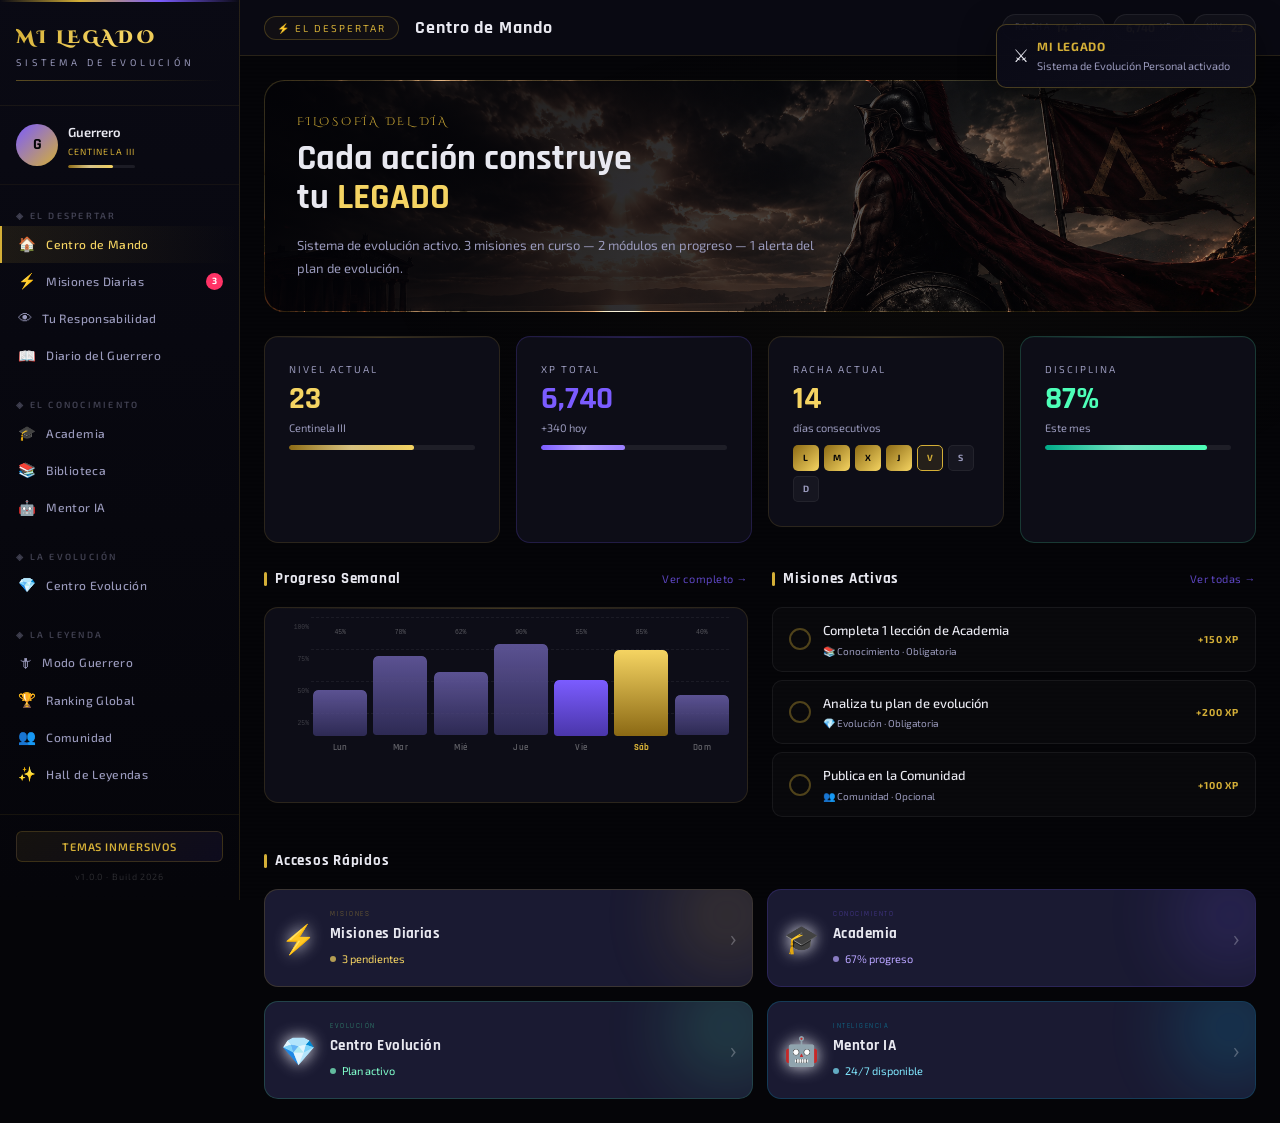
==== commit 08219686: "Rediseñar gráfica evolución de capital - curvas Bezier, tooltip hover, glow" ====
--- a/mi-legado/index.html
+++ b/mi-legado/index.html
@@ -17,6 +17,7 @@
   <link rel="stylesheet" href="css/animations.css">
   <link rel="stylesheet" href="css/themes.css">
   <link rel="stylesheet" href="css/book-reader.css">
+  <link rel="stylesheet" href="css/evolucion-dashboard.css">
 </head>
 <body data-theme="default">
 
--- a/mi-legado/css/screens.css
+++ b/mi-legado/css/screens.css
@@ -1753,102 +1753,182 @@
 }
 
 /* ════════════════════════════════════════════════════════════
-   STEP 1 — WELCOME / CAPITAL INPUT
+   STEP 1 — WELCOME / CAPITAL INPUT  (full-bleed redesign)
    ════════════════════════════════════════════════════════════ */
+
+/* Pull the screen out of the .content padding */
+#screen-evolucion {
+  margin: calc(-1 * var(--space-lg));
+}
+
 .evo-welcome {
   position: relative;
   min-height: 100vh;
-  display: flex;
-  align-items: center;
+  display: grid;
+  grid-template-columns: 1fr 1fr;
+  overflow: hidden;
+}
+
+/* ── LEFT PANEL — hero copy ── */
+.evo-welcome__left {
+  position: relative;
+  display: flex;
+  flex-direction: column;
   justify-content: center;
+  padding: 60px 56px;
+  background: linear-gradient(145deg,
+    rgba(10,8,20,1) 0%,
+    rgba(18,14,38,1) 60%,
+    rgba(10,8,20,1) 100%);
   overflow: hidden;
-}
-
-.evo-particles {
+  z-index: 1;
+}
+
+.evo-welcome__left::before {
+  content: '';
   position: absolute;
-  inset: 0;
-  width: 100%; height: 100%;
+  top: -200px; left: -200px;
+  width: 600px; height: 600px;
+  background: radial-gradient(circle, rgba(77,255,184,.1) 0%, transparent 65%);
   pointer-events: none;
-  z-index: 0;
-}
-
-.evo-welcome__inner {
-  position: relative;
-  z-index: 1;
-  text-align: center;
-  max-width: 620px;
-  padding: var(--space-xl) var(--space-lg);
-  animation: evoFadeUp 0.7s cubic-bezier(0.22,1,0.36,1) both;
-}
-
-@keyframes evoFadeUp {
-  from { opacity: 0; transform: translateY(40px); }
-  to   { opacity: 1; transform: translateY(0); }
-}
-
-.evo-welcome__badge {
-  display: inline-block;
-  font-family: 'Fira Code', monospace;
-  font-size: 0.5rem;
-  letter-spacing: 0.28em;
-  color: var(--teal);
+}
+.evo-welcome__left::after {
+  content: '';
+  position: absolute;
+  bottom: -150px; right: -100px;
+  width: 400px; height: 400px;
+  background: radial-gradient(circle, rgba(123,92,255,.08) 0%, transparent 65%);
+  pointer-events: none;
+}
+
+.evo-welcome__eyebrow {
+  display: inline-flex;
+  align-items: center;
+  gap: 8px;
+  font-family: 'Fira Code', monospace;
+  font-size: 0.5625rem;
+  letter-spacing: 0.3em;
+  color: rgba(77,255,184,.8);
   background: rgba(77,255,184,.07);
-  border: 1px solid rgba(77,255,184,.2);
-  border-radius: var(--radius-pill);
-  padding: 5px 16px;
-  margin-bottom: var(--space-lg);
-  animation: badgePulse 3s ease-in-out infinite;
-}
-
-@keyframes badgePulse {
-  0%,100% { box-shadow: 0 0 0 0 rgba(77,255,184,0); }
-  50%      { box-shadow: 0 0 16px 2px rgba(77,255,184,.15); }
+  border: 1px solid rgba(77,255,184,.18);
+  border-radius: 20px;
+  padding: 6px 16px;
+  margin-bottom: 32px;
+  width: fit-content;
+}
+.evo-welcome__eyebrow::before {
+  content: '';
+  width: 6px; height: 6px;
+  border-radius: 50%;
+  background: var(--teal);
+  box-shadow: 0 0 8px var(--teal);
 }
 
 .evo-welcome__title {
   font-family: var(--font-heading);
-  font-size: clamp(2rem, 4vw, 3rem);
-  font-weight: 800;
-  color: var(--text-primary);
-  line-height: 1.15;
-  margin-bottom: var(--space-md);
-  letter-spacing: 0.02em;
-}
-.evo-welcome__title--accent { color: var(--accent); }
-.evo-welcome__title--gold {
-  color: var(--gold);
-  text-shadow: 0 0 30px rgba(212,175,55,.4);
+  font-size: clamp(2.2rem, 3.5vw, 3.2rem);
+  font-weight: 900;
+  line-height: 1.08;
+  letter-spacing: -0.01em;
+  color: #f0ece0;
+  margin-bottom: 20px;
+}
+.evo-welcome__title em {
+  font-style: normal;
+  background: linear-gradient(135deg, #4dffd2, #7bffd4);
+  -webkit-background-clip: text;
+  -webkit-text-fill-color: transparent;
+  background-clip: text;
+}
+.evo-welcome__title strong {
+  font-style: normal;
+  background: linear-gradient(135deg, #d4af37, #f0d060);
+  -webkit-background-clip: text;
+  -webkit-text-fill-color: transparent;
+  background-clip: text;
 }
 
 .evo-welcome__sub {
   font-size: 0.9375rem;
-  color: var(--text-secondary);
-  line-height: 1.7;
-  margin-bottom: var(--space-xl);
-}
-
-/* Capital Card */
+  color: rgba(220,215,200,.5);
+  line-height: 1.75;
+  margin-bottom: 40px;
+  max-width: 400px;
+}
+
+.evo-welcome__features {
+  display: flex;
+  flex-direction: column;
+  gap: 14px;
+}
+.evo-welcome__feat {
+  display: flex;
+  align-items: center;
+  gap: 12px;
+  font-family: var(--font-heading);
+  font-size: 0.8125rem;
+  color: rgba(220,215,200,.65);
+  letter-spacing: 0.03em;
+}
+.evo-welcome__feat-icon {
+  width: 32px; height: 32px;
+  border-radius: 8px;
+  display: flex; align-items: center; justify-content: center;
+  font-size: 1rem;
+  flex-shrink: 0;
+}
+.evo-welcome__feat-icon--teal  { background: rgba(77,255,184,.1);  }
+.evo-welcome__feat-icon--gold  { background: rgba(212,175,55,.1);  }
+.evo-welcome__feat-icon--purple { background: rgba(123,92,255,.1); }
+
+/* ── RIGHT PANEL — form ── */
+.evo-welcome__right {
+  position: relative;
+  display: flex;
+  flex-direction: column;
+  justify-content: center;
+  align-items: center;
+  padding: 60px 48px;
+  background: linear-gradient(160deg,
+    rgba(14,12,28,1) 0%,
+    rgba(8,8,18,1) 100%);
+  border-left: 1px solid rgba(77,255,184,.06);
+}
+
+.evo-welcome__right::before {
+  content: '';
+  position: absolute;
+  top: 50%; left: 50%;
+  transform: translate(-50%, -50%);
+  width: 500px; height: 500px;
+  background: radial-gradient(circle, rgba(77,255,184,.05) 0%, transparent 65%);
+  pointer-events: none;
+}
+
+/* Capital Card — rediseñada */
 .evo-capital-card {
-  background: rgba(15,15,26,.85);
-  border: 1px solid rgba(77,255,184,.2);
-  border-radius: var(--radius-xl);
-  padding: var(--space-xl) var(--space-xl);
-  backdrop-filter: blur(20px);
-  box-shadow: 0 0 60px rgba(77,255,184,.06), 0 20px 60px rgba(0,0,0,.5);
-  animation: cardGlowPulse 4s ease-in-out infinite;
-}
-
-@keyframes cardGlowPulse {
-  0%,100% { box-shadow: 0 0 40px rgba(77,255,184,.06), 0 20px 60px rgba(0,0,0,.5); }
-  50%      { box-shadow: 0 0 80px rgba(77,255,184,.12), 0 20px 60px rgba(0,0,0,.5); }
+  position: relative;
+  z-index: 1;
+  width: 100%;
+  max-width: 420px;
+  background: rgba(255,255,255,.03);
+  border: 1px solid rgba(77,255,184,.14);
+  border-radius: 20px;
+  padding: 36px 36px 32px;
+  backdrop-filter: blur(12px);
+  box-shadow:
+    0 0 0 1px rgba(255,255,255,.04) inset,
+    0 30px 80px rgba(0,0,0,.5),
+    0 0 60px rgba(77,255,184,.04);
 }
 
 .evo-capital-card__label {
   font-family: 'Fira Code', monospace;
   font-size: 0.5rem;
-  letter-spacing: 0.28em;
-  color: var(--teal);
-  margin-bottom: var(--space-md);
+  letter-spacing: 0.3em;
+  color: rgba(77,255,184,.6);
+  margin-bottom: 16px;
+  text-transform: uppercase;
 }
 
 .evo-capital-card__input-wrap {
@@ -1963,21 +2043,30 @@
 }
 .evo-capital-card__btn:hover .evo-capital-card__btn-icon { transform: translateX(4px); }
 
-/* Welcome mini stats */
-.evo-welcome__stats {
-  display: flex;
-  align-items: center;
-  justify-content: center;
-  gap: var(--space-md);
-  margin-top: var(--space-xl);
-  font-family: 'Fira Code', monospace;
-  font-size: 0.5625rem;
-  color: var(--text-secondary);
-  letter-spacing: 0.1em;
-  flex-wrap: wrap;
-}
-.evo-welcome__stat span { color: var(--gold); font-weight: 700; font-size: 0.75rem; }
-.evo-welcome__stat-sep { opacity: 0.3; }
+/* Restore padding for non-welcome evolucion views */
+#screen-evolucion .evo-picker-wrap,
+#screen-evolucion .evo-dash,
+#screen-evolucion .evo-bankrupt,
+#screen-evolucion .evo-obj-wrap {
+  margin: var(--space-lg);
+}
+
+/* Responsive welcome */
+@media (max-width: 860px) {
+  .evo-welcome {
+    grid-template-columns: 1fr;
+    min-height: auto;
+  }
+  .evo-welcome__left {
+    padding: 48px 28px 32px;
+  }
+  .evo-welcome__right {
+    padding: 32px 28px 48px;
+    border-left: none;
+    border-top: 1px solid rgba(77,255,184,.06);
+  }
+  .evo-capital-card { max-width: 100%; }
+}
 
 /* ════════════════════════════════════════════════════════════
    STEP 2 — PLAN PICKER
@@ -2925,3 +3014,226 @@
   .evo-obj-milestone__right { width: 100%; align-items: flex-start; }
   .evo-obj-milestone__bar-wrap { width: 100%; }
 }
+
+/* ══════════════════════════════════════════════════════════
+   BANKRUPT SCREEN — Capital llegó a $0
+   ══════════════════════════════════════════════════════════ */
+.evo-bankrupt {
+  position: relative;
+  min-height: 100vh;
+  display: flex;
+  align-items: center;
+  justify-content: center;
+  overflow: hidden;
+  opacity: 0;
+  transition: opacity 0.8s ease;
+}
+.evo-bankrupt--visible { opacity: 1; }
+
+.evo-bankrupt__bg {
+  position: absolute;
+  inset: 0;
+  background:
+    radial-gradient(ellipse 70% 60% at 50% 40%, rgba(180,0,0,.18) 0%, transparent 70%),
+    radial-gradient(ellipse 40% 40% at 20% 80%, rgba(100,0,0,.12) 0%, transparent 60%),
+    #080305;
+  z-index: 0;
+}
+
+.evo-bankrupt__content {
+  position: relative;
+  z-index: 1;
+  display: flex;
+  flex-direction: column;
+  align-items: center;
+  text-align: center;
+  gap: 20px;
+  max-width: 540px;
+  padding: 40px 24px;
+  animation: evoFadeUp 0.9s cubic-bezier(0.22,1,0.36,1) 0.2s both;
+}
+
+.evo-bankrupt__icon {
+  font-size: 5rem;
+  filter: grayscale(0.3);
+  animation: bankrupt-shake 0.6s cubic-bezier(0.36,0.07,0.19,0.97) 0.5s both;
+}
+
+@keyframes bankrupt-shake {
+  0%, 100% { transform: rotate(0deg); }
+  20% { transform: rotate(-8deg) scale(1.1); }
+  40% { transform: rotate(8deg) scale(1.15); }
+  60% { transform: rotate(-5deg) scale(1.1); }
+  80% { transform: rotate(5deg); }
+}
+
+.evo-bankrupt__tag {
+  font-family: 'Fira Code', monospace;
+  font-size: 0.5625rem;
+  letter-spacing: 0.3em;
+  color: rgba(220,60,60,.7);
+  border: 1px solid rgba(220,60,60,.25);
+  padding: 5px 16px;
+  border-radius: 20px;
+  background: rgba(220,60,60,.06);
+}
+
+.evo-bankrupt__title {
+  font-family: var(--font-heading);
+  font-size: clamp(2.2rem, 6vw, 3.5rem);
+  font-weight: 900;
+  line-height: 1.1;
+  color: rgba(220,215,200,.85);
+  letter-spacing: -0.01em;
+}
+.evo-bankrupt__title span {
+  color: #cc2233;
+  text-shadow: 0 0 30px rgba(200,30,50,.5);
+}
+
+.evo-bankrupt__sub {
+  font-size: 0.9375rem;
+  color: rgba(220,215,200,.45);
+  line-height: 1.7;
+}
+
+.evo-bankrupt__phrase {
+  font-family: var(--font-heading);
+  font-size: 1rem;
+  font-style: italic;
+  color: rgba(220,215,200,.6);
+  line-height: 1.65;
+  padding: 20px 24px;
+  border-left: 2px solid rgba(220,60,60,.35);
+  background: rgba(220,60,60,.04);
+  border-radius: 0 8px 8px 0;
+  text-align: left;
+}
+
+.evo-bankrupt__btn {
+  display: inline-flex;
+  align-items: center;
+  gap: 12px;
+  margin-top: 12px;
+  padding: 16px 32px;
+  border-radius: 12px;
+  border: 1px solid rgba(220,60,60,.4);
+  background: linear-gradient(135deg, rgba(180,20,35,.25), rgba(100,10,20,.35));
+  color: rgba(255,200,200,.9);
+  font-family: var(--font-heading);
+  font-size: 0.9375rem;
+  font-weight: 700;
+  letter-spacing: 0.04em;
+  cursor: pointer;
+  transition: all 260ms ease;
+  box-shadow: 0 0 30px rgba(200,30,50,.15), inset 0 1px 0 rgba(255,255,255,.05);
+}
+.evo-bankrupt__btn:hover {
+  background: linear-gradient(135deg, rgba(220,30,50,.35), rgba(140,10,25,.45));
+  border-color: rgba(220,60,60,.7);
+  box-shadow: 0 0 50px rgba(200,30,50,.3);
+  transform: translateY(-2px);
+  color: #fff;
+}
+.evo-bankrupt__btn-icon { font-size: 1.1rem; }
+.evo-bankrupt__btn-arrow {
+  margin-left: 4px;
+  opacity: 0.6;
+  transition: transform 200ms, opacity 200ms;
+}
+.evo-bankrupt__btn:hover .evo-bankrupt__btn-arrow {
+  transform: translateX(4px);
+  opacity: 1;
+}
+/* ── ROADMAP CTA BUTTON ── */
+.evo-roadmap-cta {
+  display: flex;
+  align-items: center;
+  justify-content: space-between;
+  gap: 16px;
+  padding: 18px 24px;
+  margin-top: var(--space-lg);
+  background: linear-gradient(135deg, rgba(123,92,255,.08), rgba(212,175,55,.05));
+  border: 1px solid rgba(123,92,255,.2);
+  border-radius: 14px;
+  cursor: pointer;
+  transition: all 220ms ease;
+}
+.evo-roadmap-cta:hover {
+  background: linear-gradient(135deg, rgba(123,92,255,.15), rgba(212,175,55,.08));
+  border-color: rgba(123,92,255,.4);
+  transform: translateY(-2px);
+  box-shadow: 0 8px 30px rgba(123,92,255,.12);
+}
+.evo-roadmap-cta__left {
+  display: flex;
+  align-items: center;
+  gap: 14px;
+}
+.evo-roadmap-cta__icon {
+  font-size: 1.5rem;
+  width: 44px; height: 44px;
+  display: flex; align-items: center; justify-content: center;
+  background: rgba(123,92,255,.1);
+  border-radius: 10px;
+  flex-shrink: 0;
+}
+.evo-roadmap-cta__title {
+  font-family: var(--font-heading);
+  font-size: 0.9375rem;
+  font-weight: 700;
+  color: rgba(220,215,200,.9);
+  letter-spacing: 0.02em;
+}
+.evo-roadmap-cta__sub {
+  font-size: 0.6875rem;
+  color: var(--text-secondary);
+  margin-top: 3px;
+}
+.evo-roadmap-cta__arrow {
+  font-size: 1.25rem;
+  color: rgba(123,92,255,.7);
+  transition: transform 220ms;
+}
+.evo-roadmap-cta:hover .evo-roadmap-cta__arrow { transform: translateX(5px); }
+
+/* ── ROADMAP INDEPENDENT VIEW ── */
+.evo-roadmap-view {
+  position: relative;
+}
+.evo-roadmap-view__back {
+  display: inline-flex;
+  align-items: center;
+  gap: 8px;
+  font-family: var(--font-heading);
+  font-size: 0.75rem;
+  font-weight: 600;
+  letter-spacing: 0.08em;
+  color: rgba(220,215,200,.5);
+  cursor: pointer;
+  padding: 8px 0 20px;
+  transition: color 180ms;
+}
+.evo-roadmap-view__back:hover { color: var(--gold); }
+
+.evo-dash__burn-badge {
+  font-family: 'Fira Code', monospace;
+  font-size: 0.5625rem;
+  letter-spacing: 0.1em;
+  color: rgba(220,100,80,.8);
+  background: rgba(200,50,30,.1);
+  border: 1px solid rgba(200,50,30,.2);
+  border-radius: 20px;
+  padding: 4px 10px;
+  cursor: default;
+}
+
+.evo-bankrupt__burn-count {
+  font-family: 'Fira Code', monospace;
+  font-size: 0.6875rem;
+  color: rgba(220,100,100,.6);
+  letter-spacing: 0.08em;
+}
+.evo-bankrupt__burn-count strong {
+  color: rgba(220,60,60,.9);
+}
--- a/mi-legado/css/themes.css
+++ b/mi-legado/css/themes.css
@@ -12,7 +12,7 @@
 
 /* ── SOLO LEVELING ─────────────────────────────────────────── */
 [data-theme="solo-leveling"] .hero {
-  background-image: url('../img/solo-leveling.png');
+  background-image: url('../img/Solo.png');
   border-color: rgba(155,89,182,.2);
 }
 [data-theme="solo-leveling"] .sidebar::before {
--- a/mi-legado/css/evolucion-dashboard.css
+++ b/mi-legado/css/evolucion-dashboard.css
@@ -0,0 +1,437 @@
+/* ============================================================
+   MI LEGADO — evolucion-dashboard.css
+   Centro de Evolución · Dashboard redesign
+   ============================================================ */
+
+/* ── SHELL ── */
+.evd {
+  display: flex;
+  flex-direction: column;
+  gap: 0;
+  min-height: 100%;
+  background: #07070f;
+  color: #e8e4dc;
+  font-family: var(--font-heading);
+}
+
+/* ── TOP BAR ── */
+.evd-topbar {
+  display: flex;
+  align-items: center;
+  justify-content: space-between;
+  padding: 16px 28px;
+  background: rgba(255,255,255,.02);
+  border-bottom: 1px solid rgba(255,255,255,.05);
+  gap: 12px;
+  flex-wrap: wrap;
+}
+.evd-topbar__left { display: flex; align-items: center; gap: 14px; }
+.evd-topbar__plan-tag {
+  display: flex; align-items: center; gap: 6px;
+  font-family: 'Fira Code', monospace;
+  font-size: 0.5rem; letter-spacing: 0.28em;
+  color: rgba(77,255,184,.7);
+  background: rgba(77,255,184,.06);
+  border: 1px solid rgba(77,255,184,.15);
+  border-radius: 20px; padding: 4px 12px;
+}
+.evd-topbar__plan-dot {
+  width: 6px; height: 6px; border-radius: 50%;
+  background: #4dffd2; box-shadow: 0 0 8px #4dffd2;
+}
+.evd-topbar__plan-name {
+  font-family: var(--font-heading);
+  font-size: 0.875rem; font-weight: 700;
+  color: rgba(220,215,200,.85); letter-spacing: 0.04em;
+}
+.evd-topbar__adjusted {
+  font-size: 0.6875rem; color: #ff9f43;
+  background: rgba(255,159,67,.08);
+  border: 1px solid rgba(255,159,67,.2);
+  border-radius: 12px; padding: 2px 8px;
+  margin-left: 6px;
+}
+.evd-topbar__right { display: flex; align-items: center; gap: 10px; }
+
+.evd-burn-chip {
+  font-family: 'Fira Code', monospace;
+  font-size: 0.5rem; letter-spacing: 0.12em;
+  color: rgba(255,100,60,.8);
+  background: rgba(255,80,40,.07);
+  border: 1px solid rgba(255,80,40,.18);
+  border-radius: 20px; padding: 4px 12px;
+}
+
+.evd-btn {
+  display: inline-flex; align-items: center; gap: 6px;
+  padding: 7px 16px; border-radius: 8px; cursor: pointer;
+  font-family: var(--font-heading); font-size: 0.6875rem;
+  font-weight: 700; letter-spacing: 0.1em;
+  transition: all 180ms ease;
+}
+.evd-btn--ghost {
+  background: rgba(255,255,255,.04);
+  border: 1px solid rgba(255,255,255,.1);
+  color: rgba(220,215,200,.65);
+}
+.evd-btn--ghost:hover {
+  background: rgba(255,255,255,.08);
+  border-color: rgba(255,255,255,.2);
+  color: #e8e4dc;
+}
+.evd-btn--danger:hover {
+  background: rgba(255,51,102,.1);
+  border-color: rgba(255,51,102,.3);
+  color: #ff3366;
+}
+
+/* ── ALERT BANNER ── */
+.evd-alert {
+  display: flex; align-items: flex-start; gap: 12px;
+  padding: 12px 28px;
+  background: rgba(255,159,67,.06);
+  border-bottom: 1px solid rgba(255,159,67,.15);
+  font-size: 0.75rem; color: rgba(255,200,120,.85);
+  line-height: 1.6;
+}
+.evd-alert__icon { font-size: 1rem; flex-shrink: 0; margin-top: 1px; }
+
+/* ── HERO METRICS ── */
+.evd-hero {
+  display: grid;
+  grid-template-columns: auto 1px auto 1px 1fr;
+  align-items: center;
+  gap: 0;
+  padding: 28px 28px;
+  background: linear-gradient(180deg, rgba(255,255,255,.025) 0%, rgba(255,255,255,.01) 100%);
+  border-bottom: 1px solid rgba(255,255,255,.05);
+}
+.evd-hero__divider {
+  width: 1px; height: 64px;
+  background: rgba(255,255,255,.06);
+  margin: 0 32px;
+}
+.evd-hero__capital { display: flex; flex-direction: column; gap: 6px; min-width: 200px; }
+.evd-hero__capital-label {
+  font-family: 'Fira Code', monospace;
+  font-size: 0.4375rem; letter-spacing: 0.3em;
+  color: rgba(220,215,200,.4);
+}
+.evd-hero__capital-val {
+  font-size: clamp(1.8rem, 3vw, 2.6rem);
+  font-weight: 900; line-height: 1;
+  letter-spacing: -0.01em;
+}
+.evd-hero__capital-val--up   { color: #4dffd2; text-shadow: 0 0 30px rgba(77,255,184,.3); }
+.evd-hero__capital-val--down { color: #ff3366; text-shadow: 0 0 30px rgba(255,51,102,.3); }
+.evd-hero__capital-delta {
+  font-family: 'Fira Code', monospace;
+  font-size: 0.5625rem; letter-spacing: 0.1em;
+}
+.evd-hero__capital-delta--up   { color: rgba(77,255,184,.6); }
+.evd-hero__capital-delta--down { color: rgba(255,51,102,.6); }
+
+.evd-hero__stats {
+  display: flex; gap: 36px; padding: 0 32px;
+}
+.evd-hero__stat { display: flex; flex-direction: column; gap: 5px; }
+.evd-hero__stat-val {
+  font-size: 1.1875rem; font-weight: 800;
+  letter-spacing: 0.02em;
+}
+.evd-hero__stat-label {
+  font-family: 'Fira Code', monospace;
+  font-size: 0.4375rem; letter-spacing: 0.22em;
+  color: rgba(220,215,200,.35);
+}
+
+.evd-hero__discipline { padding-left: 32px; }
+.evd-hero__disc-label {
+  font-family: 'Fira Code', monospace;
+  font-size: 0.4375rem; letter-spacing: 0.28em;
+  color: rgba(220,215,200,.35);
+  margin-bottom: 10px;
+}
+.evd-hero__disc-track {
+  height: 6px; background: rgba(255,255,255,.07);
+  border-radius: 3px; overflow: hidden; margin-bottom: 8px;
+}
+.evd-hero__disc-fill {
+  height: 100%; border-radius: 3px;
+  transition: width 600ms cubic-bezier(0.22,1,0.36,1);
+}
+.evd-hero__disc-sub {
+  font-size: 0.6875rem; color: rgba(220,215,200,.4);
+  font-family: 'Fira Code', monospace; letter-spacing: 0.06em;
+}
+
+/* ── BODY GRID ── */
+.evd-body {
+  display: grid;
+  grid-template-columns: 1fr 360px;
+  gap: 0;
+  flex: 1;
+  min-height: 0;
+}
+.evd-body__left {
+  padding: 24px 28px;
+  border-right: 1px solid rgba(255,255,255,.04);
+  display: flex; flex-direction: column; gap: 16px;
+  overflow-y: auto;
+}
+.evd-body__right {
+  padding: 24px 20px;
+  display: flex; flex-direction: column; gap: 14px;
+  overflow-y: auto;
+  background: rgba(0,0,0,.15);
+}
+
+/* ── SECTION TITLE ── */
+.evd-section-title {
+  display: flex; align-items: center; gap: 12px;
+  font-family: 'Fira Code', monospace;
+  font-size: 0.4375rem; letter-spacing: 0.3em;
+  color: rgba(220,215,200,.3);
+}
+.evd-section-title__line {
+  flex: 1; height: 1px;
+  background: rgba(255,255,255,.05);
+}
+
+/* ── TARGET ROWS ── */
+.evd-targets { display: flex; flex-direction: column; gap: 8px; }
+.evd-target {
+  background: rgba(255,255,255,.025);
+  border: 1px solid rgba(255,255,255,.05);
+  border-radius: 10px;
+  padding: 12px 16px;
+  transition: border-color 200ms, background 200ms;
+}
+.evd-target:hover {
+  background: rgba(255,255,255,.04);
+  border-color: rgba(255,255,255,.09);
+}
+.evd-target__top {
+  display: flex; align-items: center;
+  justify-content: space-between;
+  margin-bottom: 10px;
+}
+.evd-target__label {
+  font-family: 'Fira Code', monospace;
+  font-size: 0.4375rem; letter-spacing: 0.28em;
+  color: rgba(220,215,200,.35);
+}
+.evd-target__right {
+  display: flex; align-items: center; gap: 8px;
+  font-size: 0.8125rem; font-weight: 700;
+}
+.evd-target__done  { font-size: 0.875rem; }
+.evd-target__sep   { color: rgba(255,255,255,.2); font-size: 0.625rem; }
+.evd-target__goal  { opacity: 0.7; }
+.evd-target__pct   {
+  font-family: 'Fira Code', monospace;
+  font-size: 0.625rem; letter-spacing: 0.08em;
+  min-width: 44px; text-align: right;
+}
+.evd-target__track {
+  height: 4px; background: rgba(255,255,255,.06);
+  border-radius: 2px; overflow: hidden;
+}
+.evd-target__fill {
+  height: 100%; border-radius: 2px;
+  transition: width 500ms cubic-bezier(0.22,1,0.36,1);
+}
+
+/* ── CHART CARD ── */
+.evd-chart-card {
+  background: rgba(255,255,255,.02);
+  border: 1px solid rgba(255,255,255,.05);
+  border-radius: 12px;
+  padding: 16px 18px;
+}
+.evd-chart-card__header {
+  display: flex; align-items: center; justify-content: space-between;
+  margin-bottom: 14px;
+}
+.evd-chart-card__title {
+  font-family: 'Fira Code', monospace;
+  font-size: 0.4375rem; letter-spacing: 0.28em;
+  color: rgba(220,215,200,.35);
+}
+.evd-chart-card__entries {
+  font-family: 'Fira Code', monospace;
+  font-size: 0.4375rem; color: rgba(220,215,200,.25);
+}
+
+/* ── ROADMAP CTA (new style) ── */
+.evd-roadmap-cta {
+  display: flex; align-items: center; justify-content: space-between;
+  padding: 14px 18px;
+  background: linear-gradient(135deg, rgba(123,92,255,.08), rgba(77,255,184,.04));
+  border: 1px solid rgba(123,92,255,.18);
+  border-radius: 12px; cursor: pointer;
+  transition: all 200ms ease;
+}
+.evd-roadmap-cta:hover {
+  background: linear-gradient(135deg, rgba(123,92,255,.15), rgba(77,255,184,.07));
+  border-color: rgba(123,92,255,.35);
+  transform: translateX(3px);
+}
+.evd-roadmap-cta__left { display: flex; align-items: center; gap: 12px; }
+.evd-roadmap-cta__icon {
+  font-size: 1.25rem; width: 38px; height: 38px;
+  display: flex; align-items: center; justify-content: center;
+  background: rgba(123,92,255,.12); border-radius: 9px;
+}
+.evd-roadmap-cta__title {
+  font-size: 0.8125rem; font-weight: 700;
+  color: rgba(220,215,200,.85);
+}
+.evd-roadmap-cta__sub {
+  font-size: 0.625rem; color: rgba(220,215,200,.4);
+  margin-top: 2px; font-family: 'Fira Code', monospace;
+}
+.evd-roadmap-cta__arrow {
+  font-size: 1.1rem; color: rgba(123,92,255,.6);
+  transition: transform 180ms;
+}
+.evd-roadmap-cta:hover .evd-roadmap-cta__arrow { transform: translateX(5px); }
+
+/* ── LOGGER ── */
+.evd-logger {
+  background: rgba(255,255,255,.03);
+  border: 1px solid rgba(255,255,255,.07);
+  border-radius: 14px; padding: 18px;
+}
+.evd-logger__header {
+  display: flex; align-items: center; justify-content: space-between;
+  margin-bottom: 14px;
+}
+.evd-logger__title {
+  font-size: 0.9375rem; font-weight: 800;
+  color: rgba(220,215,200,.9); letter-spacing: 0.02em;
+}
+.evd-logger__date {
+  background: rgba(255,255,255,.05);
+  border: 1px solid rgba(255,255,255,.1);
+  border-radius: 7px; padding: 5px 10px;
+  color: rgba(220,215,200,.6);
+  font-family: 'Fira Code', monospace; font-size: 0.625rem;
+  cursor: pointer; outline: none;
+}
+
+.evd-logger__type-row { display: grid; grid-template-columns: 1fr 1fr; gap: 8px; margin-bottom: 12px; }
+.evd-type-btn {
+  display: flex; align-items: center; justify-content: center; gap: 6px;
+  padding: 10px; border-radius: 9px; cursor: pointer;
+  font-family: var(--font-heading); font-size: 0.6875rem;
+  font-weight: 700; letter-spacing: 0.12em;
+  transition: all 200ms ease; border: 1.5px solid transparent;
+}
+.evd-type-btn--win {
+  background: rgba(77,255,184,.06);
+  border-color: rgba(77,255,184,.15);
+  color: rgba(77,255,184,.6);
+}
+.evd-type-btn--win.active, .evd-type-btn--win:hover {
+  background: rgba(77,255,184,.12);
+  border-color: rgba(77,255,184,.4);
+  color: #4dffd2;
+}
+.evd-type-btn--loss {
+  background: rgba(255,51,102,.05);
+  border-color: rgba(255,51,102,.12);
+  color: rgba(255,51,102,.5);
+}
+.evd-type-btn--loss.active, .evd-type-btn--loss:hover {
+  background: rgba(255,51,102,.1);
+  border-color: rgba(255,51,102,.35);
+  color: #ff3366;
+}
+.evd-type-btn__icon { font-size: 0.875rem; }
+
+.evd-logger__input-wrap {
+  display: flex; align-items: center;
+  background: rgba(255,255,255,.04);
+  border: 1.5px solid rgba(255,255,255,.1);
+  border-radius: 10px; padding: 0 16px;
+  margin-bottom: 10px;
+  transition: all 250ms;
+}
+.evd-logger__input-wrap:focus-within {
+  border-color: rgba(77,255,184,.4);
+  background: rgba(77,255,184,.03);
+  box-shadow: 0 0 20px rgba(77,255,184,.08);
+}
+.evd-logger__dollar {
+  font-size: 1.25rem; font-weight: 700;
+  color: rgba(77,255,184,.5); flex-shrink: 0;
+  padding-right: 8px;
+}
+.evd-logger__input {
+  flex: 1; background: transparent; border: none; outline: none;
+  font-family: var(--font-heading); font-size: 1.75rem;
+  font-weight: 800; color: #e8e4dc;
+  padding: 14px 0; min-width: 0;
+}
+.evd-logger__input::placeholder { color: rgba(255,255,255,.15); }
+.evd-logger__input::-webkit-outer-spin-button,
+.evd-logger__input::-webkit-inner-spin-button { -webkit-appearance: none; }
+
+.evd-logger__submit {
+  width: 100%; padding: 13px;
+  background: linear-gradient(135deg, rgba(77,255,184,.15), rgba(77,255,184,.07));
+  border: 1.5px solid rgba(77,255,184,.35);
+  border-radius: 10px; cursor: pointer;
+  font-family: var(--font-heading); font-size: 0.75rem;
+  font-weight: 800; letter-spacing: 0.2em;
+  color: #4dffd2; transition: all 220ms ease;
+  position: relative; overflow: hidden;
+}
+.evd-logger__submit:hover {
+  background: linear-gradient(135deg, rgba(77,255,184,.25), rgba(77,255,184,.12));
+  border-color: rgba(77,255,184,.6);
+  box-shadow: 0 0 25px rgba(77,255,184,.15);
+  transform: translateY(-1px);
+}
+.evd-logger__hint {
+  font-family: 'Fira Code', monospace;
+  font-size: 0.5rem; letter-spacing: 0.1em;
+  color: rgba(220,215,200,.3);
+  text-align: center; margin-top: 10px;
+}
+
+/* ── RECO ── */
+.evd-reco { }
+
+/* ── HISTORY ── */
+.evd-hist {
+  background: rgba(255,255,255,.02);
+  border: 1px solid rgba(255,255,255,.05);
+  border-radius: 12px; overflow: hidden;
+}
+.evd-hist__header {
+  display: flex; align-items: center; justify-content: space-between;
+  padding: 12px 16px;
+  border-bottom: 1px solid rgba(255,255,255,.05);
+}
+.evd-hist__title {
+  font-family: 'Fira Code', monospace;
+  font-size: 0.4375rem; letter-spacing: 0.28em;
+  color: rgba(220,215,200,.35);
+}
+.evd-hist__count {
+  font-family: 'Fira Code', monospace;
+  font-size: 0.4375rem; color: rgba(220,215,200,.25);
+}
+.evd-hist__list { padding: 8px; }
+
+/* ── RESPONSIVE ── */
+@media (max-width: 1024px) {
+  .evd-hero { grid-template-columns: 1fr; gap: 20px; }
+  .evd-hero__divider { display: none; }
+  .evd-hero__stats { padding: 0; flex-wrap: wrap; gap: 20px; }
+  .evd-hero__discipline { padding: 0; }
+  .evd-body { grid-template-columns: 1fr; }
+  .evd-body__right { border-top: 1px solid rgba(255,255,255,.04); }
+}
